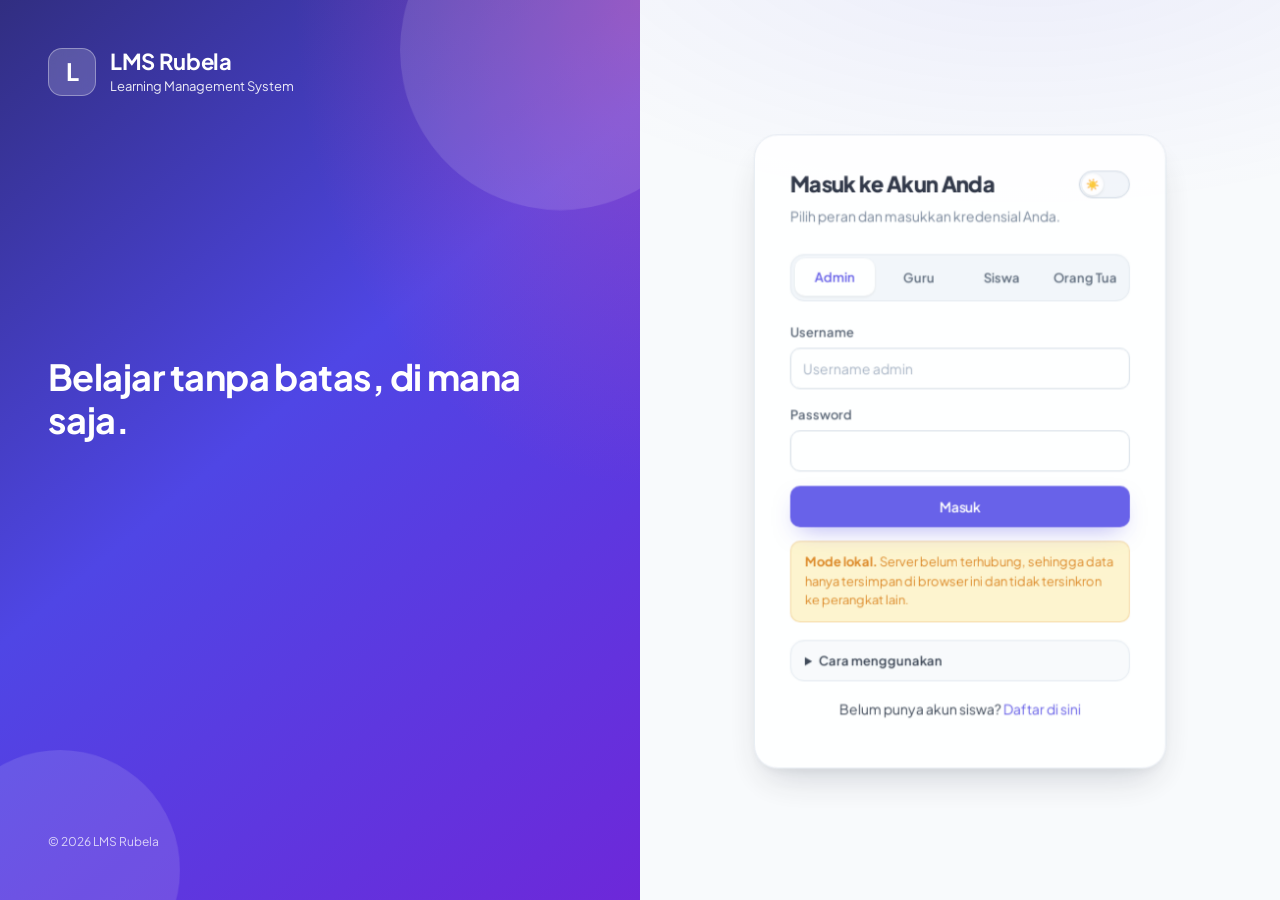
==== index.html @ c751fcb6 "feat: backend sinkronisasi lintas perangkat (Vercel + Turso) & hapus kotak akun demo Data LMS kini t" ====
<!DOCTYPE html>
<html lang="id">
<head>
  <meta charset="UTF-8" />
  <meta name="viewport" content="width=device-width, initial-scale=1.0, viewport-fit=cover" />
  <title data-page="Masuk">LMS Rubela - Masuk</title>
  <link rel="stylesheet" href="css/style.css" />
  <link rel="preconnect" href="https://fonts.googleapis.com" />
  <link rel="preconnect" href="https://fonts.gstatic.com" crossorigin />
  <link rel="stylesheet" href="https://fonts.googleapis.com/css2?family=Plus+Jakarta+Sans:wght@400;500;600;700;800&display=swap" />
  <link rel="stylesheet" href="css/responsive.css" />
  <link rel="stylesheet" href="css/design-system.css" />
  <!-- Apply saved theme before first paint to avoid a flash of the wrong mode -->
  <script>
    try {
      var _t = localStorage.getItem('lms_theme');
      document.documentElement.setAttribute('data-theme', _t === 'dark' ? 'dark' : 'light');
    } catch (e) { /* noop */ }
  </script>
</head>
<body class="auth-body">
  <div class="auth-wrapper">
    <aside class="auth-hero">
      <div class="brand">
        <div class="brand-logo">R</div>
        <div>
          <h1>LMS Rubela</h1>
          <p>Learning Management System</p>
        </div>
      </div>
      <div class="hero-text">
        <h2>Belajar tanpa batas, di mana saja.</h2>
        <ul class="hero-features">
          <li>Kelola kelas, materi, dan tugas dengan mudah</li>
          <li>Panel khusus untuk Admin, Guru, dan Siswa</li>
          <li>Pantau nilai dan kemajuan belajar secara real-time</li>
        </ul>
      </div>
      <footer class="hero-footer">&copy; 2026 LMS Rubela</footer>
    </aside>

    <main class="auth-panel">
      <div class="auth-card">
        <div class="flex-between" style="align-items:flex-start;">
          <div>
            <h2>Masuk ke Akun Anda</h2>
            <p class="muted">Pilih peran dan masukkan kredensial Anda.</p>
          </div>
          <div id="authThemeSlot"></div>
        </div>

        <div class="role-tabs" role="tablist" aria-label="Pilih peran">
          <button class="role-tab active" data-role="admin" type="button" role="tab" aria-selected="true">Admin</button>
          <button class="role-tab" data-role="guru" type="button" role="tab" aria-selected="false">Guru</button>
          <button class="role-tab" data-role="siswa" type="button" role="tab" aria-selected="false">Siswa</button>
          <button class="role-tab" data-role="orangtua" type="button" role="tab" aria-selected="false">Orang Tua</button>
        </div>

        <form id="loginForm" class="form">
          <div class="form-group">
            <label for="username">Username</label>
            <input type="text" id="username" name="username" autocomplete="username" required />
          </div>
          <div class="form-group">
            <label for="password">Password</label>
            <input type="password" id="password" name="password" autocomplete="current-password" required />
          </div>
          <div id="loginError" class="alert alert-error hidden"></div>
          <button type="submit" class="btn btn-primary btn-block">Masuk</button>
        </form>

        <div id="authModeNote" class="alert small hidden" role="status"></div>

        <details class="auth-guide">
          <summary>Cara menggunakan</summary>
          <ol>
            <li>Pilih peran Anda: <strong>Admin</strong>, <strong>Guru</strong>, <strong>Siswa</strong>, atau <strong>Orang Tua</strong>.</li>
            <li>Masukkan username dan password yang diberikan admin bimbel.</li>
            <li>Siswa baru dapat mendaftar sendiri lewat tautan <em>Daftar di sini</em>. Akun guru dan orang tua dibuat oleh admin; orang tua otomatis terhubung ke akun anaknya.</li>
            <li>Data tersimpan di server, jadi perubahan langsung terlihat di semua perangkat. Lupa password? Hubungi admin.</li>
          </ol>
        </details>

        <p class="auth-foot">
          Belum punya akun siswa? <a href="#" id="openRegister">Daftar di sini</a>
        </p>
      </div>
    </main>
  </div>

  <!-- Register modal (siswa only) -->
  <div id="registerModal" class="modal hidden">
    <div class="modal-content">
      <header class="modal-header">
        <h3>Registrasi Siswa</h3>
        <button class="icon-btn" id="closeRegister" type="button">&times;</button>
      </header>
      <form id="registerForm" class="form">
        <div class="form-group">
          <label>Nama Lengkap</label>
          <input type="text" name="name" required />
        </div>
        <div class="form-group">
          <label>Email</label>
          <input type="email" name="email" required />
        </div>
        <div class="form-group">
          <label>Username</label>
          <input type="text" name="username" required />
        </div>
        <div class="form-group">
          <label>Password</label>
          <input type="password" name="password" minlength="6" required />
        </div>
        <div class="form-row">
          <div class="form-group">
            <label>Universitas Impian</label>
            <input type="text" name="targetUniv" placeholder="mis. Universitas Indonesia" />
          </div>
          <div class="form-group">
            <label>Jurusan Impian</label>
            <input type="text" name="targetMajor" placeholder="mis. Teknik Informatika" />
          </div>
        </div>
        <p class="muted small" style="margin-top:-4px;">Universitas impian akan ditampilkan pada sambutan dashboard Anda.</p>
        <div id="registerError" class="alert alert-error hidden"></div>
        <button type="submit" class="btn btn-primary btn-block">Daftar Akun Siswa</button>
      </form>
    </div>
  </div>

  <script src="js/sync-config.js"></script>
  <script src="js/sync-catalog.js"></script>
  <script src="js/sync.js" data-page="login"></script>
  <script src="js/data.js"></script>
  <script src="js/auth.js"></script>
  <script src="js/effects.js"></script>
  <script src="js/branding.js"></script>
  <script src="js/responsive.js"></script>
  <script src="js/loginquiz.js"></script>
  <script src="js/login.js"></script>
</body>
</html>
---- css/style.css ----
/* ===== Base ===== */
:root {
  --primary: #4f46e5;
  --primary-dark: #4338ca;
  --primary-light: #eef2ff;
  --accent: #0ea5e9;
  --success: #16a34a;
  --success-bg: #dcfce7;
  --warning: #d97706;
  --warning-bg: #fef3c7;
  --danger: #dc2626;
  --danger-bg: #fee2e2;
  --gray-50: #f8fafc;
  --gray-100: #f1f5f9;
  --gray-200: #e2e8f0;
  --gray-300: #cbd5e1;
  --gray-400: #94a3b8;
  --gray-500: #64748b;
  --gray-600: #475569;
  --gray-700: #334155;
  --gray-800: #1e293b;
  --gray-900: #0f172a;
  --radius: 10px;
  --radius-sm: 6px;
  --shadow-sm: 0 1px 2px rgba(15, 23, 42, 0.06);
  --shadow: 0 4px 16px rgba(15, 23, 42, 0.08);
  --shadow-lg: 0 12px 40px rgba(15, 23, 42, 0.15);
  --sidebar-w: 240px;
  --topbar-h: 64px;

  /* Themeable surface + motion tokens */
  --surface: #ffffff;
  --surface-alt: #fbfcfe;
  --ring: rgba(79, 70, 229, 0.15);
  --ease: cubic-bezier(0.22, 1, 0.36, 1);
  --ease-back: cubic-bezier(0.34, 1.56, 0.64, 1);
  --t-fast: 0.16s;
  --t-med: 0.28s;
  --t-slow: 0.5s;
}

/* ===== Dark Theme ===== */
html[data-theme="dark"] {
  --primary: #6366f1;
  --primary-dark: #a5b4fc;
  --primary-light: #262e4d;
  --accent: #38bdf8;
  --success: #4ade80;
  --success-bg: #0f2e1c;
  --warning: #fbbf24;
  --warning-bg: #3a2a0a;
  --danger: #f87171;
  --danger-bg: #3b1616;
  --gray-50: #121826;
  --gray-100: #1a2131;
  --gray-200: #2a3444;
  --gray-300: #3b465a;
  --gray-400: #6b7787;
  --gray-500: #93a0b2;
  --gray-600: #b2bdcb;
  --gray-700: #ccd4de;
  --gray-800: #e6ebf2;
  --gray-900: #f6f9fd;
  --surface: #1a2131;
  --surface-alt: #202a3c;
  --ring: rgba(129, 140, 248, 0.25);
  --shadow-sm: 0 1px 2px rgba(0, 0, 0, 0.4);
  --shadow: 0 4px 16px rgba(0, 0, 0, 0.45);
  --shadow-lg: 0 12px 40px rgba(0, 0, 0, 0.6);
  color-scheme: dark;
}

* { box-sizing: border-box; }

html, body {
  margin: 0;
  padding: 0;
  font-family: 'Segoe UI', system-ui, -apple-system, Roboto, Arial, sans-serif;
  color: var(--gray-800);
  background: var(--gray-50);
  line-height: 1.5;
}

a { color: var(--primary); text-decoration: none; }
a:hover { text-decoration: underline; }
h1, h2, h3, h4 { margin: 0 0 8px; color: var(--gray-900); }
p { margin: 0 0 12px; }
.muted { color: var(--gray-500); }
.small { font-size: 12px; }
.hidden { display: none !important; }

/* ===== Buttons ===== */
.btn {
  display: inline-flex;
  align-items: center;
  justify-content: center;
  gap: 6px;
  border: 1px solid transparent;
  background: var(--gray-100);
  color: var(--gray-800);
  padding: 9px 16px;
  border-radius: var(--radius-sm);
  font-size: 14px;
  font-weight: 500;
  cursor: pointer;
  transition: all 0.15s ease;
}
.btn:hover { background: var(--gray-200); }
.btn-primary { background: var(--primary); color: #fff; }
.btn-primary:hover { background: var(--primary-dark); }
.btn-secondary { background: var(--surface); border-color: var(--gray-300); }
.btn-danger { background: var(--danger); color: #fff; }
.btn-danger:hover { background: #b91c1c; }
.btn-success { background: var(--success); color: #fff; }
.btn-sm { padding: 5px 10px; font-size: 12px; }
.btn-block { width: 100%; }
.icon-btn {
  background: none;
  border: none;
  font-size: 20px;
  cursor: pointer;
  color: var(--gray-500);
  padding: 4px 8px;
}
.icon-btn:hover { color: var(--gray-800); }

/* ===== Forms ===== */
.form .form-group { margin-bottom: 14px; }
.form label {
  display: block;
  font-size: 13px;
  font-weight: 600;
  color: var(--gray-700);
  margin-bottom: 6px;
}
.form input,
.form select,
.form textarea,
select.form,
input.form,
textarea.form,
.att-input,
.input {
  width: 100%;
  padding: 10px 12px;
  border: 1px solid var(--gray-300);
  border-radius: var(--radius-sm);
  font-size: 14px;
  font-family: inherit;
  background: var(--surface);
  transition: border-color 0.15s, box-shadow 0.15s;
}
.form input:focus,
.form select:focus,
.form textarea:focus,
select.form:focus,
input.form:focus,
textarea.form:focus,
.att-input:focus,
.input:focus {
  outline: none;
  border-color: var(--primary);
  box-shadow: 0 0 0 3px rgba(79, 70, 229, 0.15);
}
.form textarea { resize: vertical; min-height: 90px; }
/* Standalone select.form / input.form / .att-input shouldn't stretch to full width */
select.form, input.form, textarea.form, .att-input { width: auto; }

.form-row { display: grid; grid-template-columns: 1fr 1fr; gap: 12px; }

/* ===== Alerts ===== */
.alert {
  padding: 10px 12px;
  border-radius: var(--radius-sm);
  font-size: 13px;
  margin-bottom: 12px;
}
.alert-error { background: var(--danger-bg); color: var(--danger); }
.alert-success { background: var(--success-bg); color: var(--success); }
.alert-info { background: var(--primary-light); color: var(--primary-dark); }
.alert-warning { background: var(--warning-bg); color: var(--warning); }

/* ===== Auth Page ===== */
.auth-body { min-height: 100vh; }
.auth-wrapper {
  display: grid;
  grid-template-columns: 1fr 1fr;
  min-height: 100vh;
}
.auth-hero {
  background: linear-gradient(135deg, #4f46e5 0%, #7c3aed 60%, #0ea5e9 100%);
  color: #fff;
  padding: 48px;
  display: flex;
  flex-direction: column;
  justify-content: space-between;
}
.brand { display: flex; align-items: center; gap: 14px; }
.brand-logo {
  width: 48px; height: 48px;
  background: rgba(255,255,255,0.2);
  border-radius: 12px;
  display: grid; place-items: center;
  font-size: 24px; font-weight: 700;
  backdrop-filter: blur(8px);
}
.brand h1 { color: #fff; font-size: 22px; margin: 0; }
.brand p { margin: 0; opacity: 0.9; font-size: 13px; }
.hero-text h2 { color: #fff; font-size: 36px; line-height: 1.2; margin-bottom: 20px; }
.hero-features { list-style: none; padding: 0; margin: 0; }
.hero-features li {
  padding: 8px 0 8px 28px;
  position: relative;
  opacity: 0.95;
}
.hero-features li::before {
  content: "✓";
  position: absolute; left: 0;
  width: 20px; height: 20px;
  background: rgba(255,255,255,0.25);
  border-radius: 50%;
  display: grid; place-items: center;
  font-size: 12px; font-weight: 700;
}
.hero-footer { font-size: 12px; opacity: 0.75; }

.auth-panel {
  display: grid;
  place-items: center;
  padding: 24px;
  background: var(--gray-50);
}
.auth-card {
  background: var(--surface);
  padding: 36px;
  border-radius: 14px;
  box-shadow: var(--shadow);
  width: 100%;
  max-width: 420px;
}
.auth-card h2 { font-size: 22px; }
.role-tabs {
  display: flex;
  gap: 4px;
  background: var(--gray-100);
  padding: 4px;
  border-radius: var(--radius-sm);
  margin: 16px 0 20px;
}
.role-tab {
  flex: 1;
  padding: 8px 12px;
  background: transparent;
  border: none;
  border-radius: 4px;
  font-size: 13px;
  font-weight: 500;
  color: var(--gray-600);
  cursor: pointer;
  transition: all 0.15s;
}
.role-tab.active {
  background: var(--surface);
  color: var(--primary);
  box-shadow: var(--shadow-sm);
}
.auth-foot { text-align: center; margin-top: 18px; font-size: 14px; }
.auth-guide {
  margin-top: 18px;
  background: var(--gray-50);
  border: 1px solid var(--gray-200);
  border-radius: var(--radius-sm);
  padding: 10px 14px;
  font-size: 13px;
}
.auth-guide summary { cursor: pointer; font-weight: 600; }
.auth-guide ol { margin: 10px 0 2px; padding-left: 20px; display: grid; gap: 6px; color: var(--gray-600); line-height: 1.5; }
#authModeNote { margin: 14px 0 0; }

@media (max-width: 900px) {
  .auth-wrapper { grid-template-columns: 1fr; }
  .auth-hero { padding: 32px; }
  .hero-text h2 { font-size: 24px; }
}

/* ===== Modal ===== */
.modal {
  position: fixed;
  inset: 0;
  background: rgba(15, 23, 42, 0.55);
  display: grid;
  place-items: center;
  padding: 20px;
  /* Harus di atas .cbt-workspace (120) dan .qe-workspace (140) agar dialog
   * yang dibuka dari dalam ruang kerja tetap terlihat. */
  z-index: 160;
}
.modal-content {
  background: var(--surface);
  border-radius: 12px;
  padding: 24px;
  max-width: 500px;
  width: 100%;
  max-height: 90dvh;
  min-height: 0;
  overflow-y: auto;
  -webkit-overflow-scrolling: touch;
  overscroll-behavior: contain;
  box-shadow: var(--shadow-lg);
}
.modal-header {
  display: flex;
  justify-content: space-between;
  align-items: center;
  margin-bottom: 16px;
}
.modal-header h3 { margin: 0; }

/* ===== Dashboard Layout ===== */
.dash-body { background: var(--gray-50); min-height: 100vh; }

.sidebar {
  position: fixed;
  top: 0; left: 0;
  width: var(--sidebar-w);
  height: 100vh;
  height: 100dvh;                 /* dvh: tinggi nyata di peramban ponsel */
  background: var(--surface);
  border-right: 1px solid var(--gray-200);
  padding: 20px 0;
  display: flex;
  flex-direction: column;
  z-index: 20;
}
.sidebar .brand { padding: 0 22px 20px; border-bottom: 1px solid var(--gray-200); }
.sidebar .brand-logo {
  background: var(--primary);
  color: #fff;
  width: 40px; height: 40px;
  font-size: 20px;
}
.sidebar .brand h1 { color: var(--gray-900); font-size: 17px; }
.sidebar .brand p { color: var(--gray-500); font-size: 11px; text-transform: uppercase; letter-spacing: 0.5px; }

.side-nav { padding: 16px 12px; flex: 1; overflow-y: auto; }
.side-nav-label {
  font-size: 11px;
  color: var(--gray-400);
  text-transform: uppercase;
  letter-spacing: 0.5px;
  padding: 12px 10px 6px;
  font-weight: 600;
}
.side-nav a {
  display: flex;
  align-items: center;
  gap: 10px;
  padding: 10px 12px;
  border-radius: var(--radius-sm);
  color: var(--gray-600);
  font-size: 14px;
  font-weight: 500;
  cursor: pointer;
  text-decoration: none;
  transition: all 0.15s;
}
.side-nav a:hover { background: var(--gray-100); color: var(--gray-900); text-decoration: none; }
.side-nav a.active { background: var(--primary-light); color: var(--primary-dark); }
.side-nav .icon { width: 20px; display: inline-block; text-align: center; }

.sidebar-footer {
  padding: 12px 16px;
  border-top: 1px solid var(--gray-200);
}
.user-chip {
  display: flex;
  align-items: center;
  gap: 10px;
  padding: 8px;
  border-radius: var(--radius-sm);
}
.avatar {
  width: 36px; height: 36px;
  border-radius: 50%;
  background: var(--primary);
  color: #fff;
  display: grid; place-items: center;
  font-weight: 600;
  font-size: 14px;
  text-transform: uppercase;
}
.user-chip .info { flex: 1; min-width: 0; }
.user-chip .info strong { display: block; font-size: 13px; color: var(--gray-900); white-space: nowrap; overflow: hidden; text-overflow: ellipsis; }
.user-chip .info span { font-size: 11px; color: var(--gray-500); text-transform: capitalize; }

.main {
  margin-left: var(--sidebar-w);
  min-height: 100vh;
  min-height: 100dvh;
  display: flex;
  flex-direction: column;
}
.topbar {
  height: var(--topbar-h);
  background: var(--surface);
  border-bottom: 1px solid var(--gray-200);
  display: flex;
  align-items: center;
  justify-content: space-between;
  padding: 0 28px;
  position: sticky;
  top: 0;
  z-index: 15;
}
.topbar h2 { font-size: 18px; margin: 0; }
.topbar .role-badge {
  padding: 4px 10px;
  border-radius: 20px;
  font-size: 11px;
  text-transform: uppercase;
  font-weight: 600;
  letter-spacing: 0.5px;
}
.role-badge.admin { background: var(--danger-bg); color: var(--danger); }
.role-badge.guru { background: var(--primary-light); color: var(--primary-dark); }
.role-badge.siswa { background: var(--success-bg); color: var(--success); }

.content { padding: 28px; flex: 1; }

/* ===== Cards & Stats ===== */
.card {
  background: var(--surface);
  border: 1px solid var(--gray-200);
  border-radius: var(--radius);
  padding: 20px;
  box-shadow: var(--shadow-sm);
  margin-bottom: 18px;
}
.card-header {
  display: flex;
  justify-content: space-between;
  align-items: center;
  margin-bottom: 16px;
  flex-wrap: wrap;
  gap: 10px;
}
.card-header h3 { margin: 0; font-size: 16px; }

.stats-grid {
  display: grid;
  grid-template-columns: repeat(auto-fit, minmax(200px, 1fr));
  gap: 16px;
  margin-bottom: 20px;
}
.stat-card {
  background: var(--surface);
  border: 1px solid var(--gray-200);
  border-radius: var(--radius);
  padding: 18px;
  box-shadow: var(--shadow-sm);
}
.stat-card .label {
  font-size: 12px;
  color: var(--gray-500);
  text-transform: uppercase;
  letter-spacing: 0.5px;
  font-weight: 600;
  margin-bottom: 8px;
}
.stat-card .value {
  font-size: 28px;
  font-weight: 700;
  color: var(--gray-900);
}
.stat-card .sub { font-size: 12px; color: var(--gray-500); margin-top: 4px; }
.stat-card.accent-primary { border-left: 4px solid var(--primary); }
.stat-card.accent-success { border-left: 4px solid var(--success); }
.stat-card.accent-warning { border-left: 4px solid var(--warning); }
.stat-card.accent-danger  { border-left: 4px solid var(--danger); }

/* ===== Tables ===== */
.table-wrap { overflow-x: auto; }
.table {
  width: 100%;
  border-collapse: collapse;
  font-size: 14px;
}
.table th, .table td {
  padding: 12px;
  text-align: left;
  border-bottom: 1px solid var(--gray-200);
}
.table th {
  background: var(--gray-50);
  font-size: 12px;
  text-transform: uppercase;
  letter-spacing: 0.5px;
  color: var(--gray-500);
  font-weight: 600;
}
.table tr:hover td { background: var(--gray-50); }
.table .actions { display: flex; gap: 6px; flex-wrap: wrap; }

/* ===== Courses / list items ===== */
.course-grid {
  display: grid;
  grid-template-columns: repeat(auto-fill, minmax(260px, 1fr));
  gap: 16px;
}
.course-card {
  background: var(--surface);
  border: 1px solid var(--gray-200);
  border-radius: var(--radius);
  overflow: hidden;
  display: flex;
  flex-direction: column;
  box-shadow: var(--shadow-sm);
  transition: transform 0.15s, box-shadow 0.15s;
}
.course-card:hover { transform: translateY(-2px); box-shadow: var(--shadow); }
.course-banner {
  height: 72px;
  background: linear-gradient(135deg, #4f46e5, #0ea5e9);
  display: flex;
  align-items: center;
  justify-content: center;
  color: #fff;
  font-size: 28px;
  font-weight: 700;
}
.course-banner.v2 { background: linear-gradient(135deg, #16a34a, #0ea5e9); }
.course-banner.v3 { background: linear-gradient(135deg, #d97706, #dc2626); }
.course-banner.v4 { background: linear-gradient(135deg, #7c3aed, #db2777); }
.course-body { padding: 16px; flex: 1; display: flex; flex-direction: column; }
.course-body h4 { font-size: 15px; margin-bottom: 4px; }
.course-body .meta { font-size: 12px; color: var(--gray-500); margin-bottom: 10px; }
.course-body p { font-size: 13px; color: var(--gray-600); flex: 1; }
.course-footer {
  padding: 12px 16px;
  border-top: 1px solid var(--gray-200);
  display: flex;
  justify-content: space-between;
  align-items: center;
  font-size: 12px;
  color: var(--gray-500);
}

.badge {
  display: inline-block;
  padding: 3px 8px;
  border-radius: 12px;
  font-size: 11px;
  font-weight: 600;
  text-transform: uppercase;
  letter-spacing: 0.3px;
}
.badge-success { background: var(--success-bg); color: var(--success); }
.badge-warning { background: var(--warning-bg); color: var(--warning); }
.badge-info { background: var(--primary-light); color: var(--primary-dark); }
.badge-gray { background: var(--gray-100); color: var(--gray-600); }

/* ===== Empty state ===== */
.empty {
  padding: 40px 20px;
  text-align: center;
  color: var(--gray-500);
  background: var(--gray-50);
  border: 1px dashed var(--gray-300);
  border-radius: var(--radius);
}
.empty-icon { font-size: 36px; margin-bottom: 8px; }

/* ===== Tabs ===== */
.tabs {
  display: flex;
  gap: 2px;
  border-bottom: 1px solid var(--gray-200);
  margin-bottom: 18px;
}
.tab-btn {
  background: none;
  border: none;
  padding: 10px 16px;
  font-size: 14px;
  font-weight: 500;
  color: var(--gray-600);
  cursor: pointer;
  border-bottom: 2px solid transparent;
  margin-bottom: -1px;
}
.tab-btn.active { color: var(--primary); border-color: var(--primary); }
.tab-btn:hover { color: var(--gray-900); }

/* ===== Flex & spacing util ===== */
.flex { display: flex; }
.flex-between { display: flex; justify-content: space-between; align-items: center; }
.flex-gap { display: flex; gap: 10px; flex-wrap: wrap; }
.mt-0 { margin-top: 0; }
.mt-1 { margin-top: 8px; }
.mt-2 { margin-top: 16px; }
.mb-0 { margin-bottom: 0; }
.mb-1 { margin-bottom: 8px; }
.mb-2 { margin-bottom: 16px; }

/* ===== Material / submission items ===== */
.list-item {
  padding: 14px;
  border: 1px solid var(--gray-200);
  border-radius: var(--radius-sm);
  margin-bottom: 10px;
  background: var(--surface);
}
.list-item .title { font-weight: 600; color: var(--gray-900); margin-bottom: 4px; }
.list-item .meta { font-size: 12px; color: var(--gray-500); margin-bottom: 8px; }
.list-item .content { font-size: 14px; color: var(--gray-700); margin-bottom: 10px; white-space: pre-wrap; }

@media (max-width: 768px) {
  .sidebar { transform: translateX(-100%); transition: transform 0.2s; }
  .sidebar.open { transform: translateX(0); }
  .main { margin-left: 0; }
  .form-row { grid-template-columns: 1fr; }
}


/* ===== CBT / Exam ===== */
.cbt-timer {
  position: sticky;
  top: 0;
  background: var(--surface);
  border: 1px solid var(--gray-200);
  border-radius: var(--radius);
  padding: 10px 16px;
  display: flex;
  justify-content: space-between;
  align-items: center;
  margin-bottom: 16px;
  z-index: 5;
  box-shadow: var(--shadow-sm);
}
.cbt-timer .time {
  font-family: monospace;
  font-size: 20px;
  font-weight: 700;
  color: var(--primary);
}
.cbt-timer .time.warn { color: var(--warning); }
.cbt-timer .time.danger { color: var(--danger); animation: pulse 1s infinite; }
@keyframes pulse {
  0%, 100% { opacity: 1; }
  50% { opacity: 0.6; }
}

.question-card {
  background: var(--surface);
  border: 1px solid var(--gray-200);
  border-radius: var(--radius);
  padding: 20px;
  margin-bottom: 14px;
}
.question-card .q-num {
  display: inline-block;
  background: var(--primary);
  color: #fff;
  width: 28px; height: 28px;
  border-radius: 50%;
  text-align: center;
  line-height: 28px;
  font-weight: 600;
  margin-right: 10px;
  font-size: 13px;
}
.question-card .q-text { font-size: 15px; margin-bottom: 14px; color: var(--gray-900); }
.option-list { display: flex; flex-direction: column; gap: 8px; }
.option-item {
  display: flex;
  align-items: flex-start;
  gap: 10px;
  padding: 12px 14px;
  border: 1px solid var(--gray-300);
  border-radius: var(--radius-sm);
  cursor: pointer;
  transition: all 0.15s;
  background: var(--surface);
}
.option-item:hover { border-color: var(--primary); background: var(--primary-light); }
.option-item.selected { border-color: var(--primary); background: var(--primary-light); }
.option-item.correct { border-color: var(--success); background: var(--success-bg); }
.option-item.incorrect { border-color: var(--danger); background: var(--danger-bg); }
.option-item input { margin-top: 2px; }
.option-item .letter {
  font-weight: 600;
  color: var(--gray-600);
  min-width: 22px;
}
.option-item.selected .letter { color: var(--primary); }
.option-item.correct .letter { color: var(--success); }
.option-item.incorrect .letter { color: var(--danger); }

.q-nav {
  display: grid;
  grid-template-columns: repeat(auto-fill, minmax(36px, 1fr));
  gap: 6px;
  margin-bottom: 12px;
}
.q-nav button {
  aspect-ratio: 1;
  border: 1px solid var(--gray-300);
  background: var(--surface);
  border-radius: var(--radius-sm);
  cursor: pointer;
  font-size: 12px;
  font-weight: 600;
  color: var(--gray-700);
}
.q-nav button.answered { background: var(--primary); color: #fff; border-color: var(--primary); }
.q-nav button.current { outline: 2px solid var(--primary); outline-offset: 2px; }

/* ===== Module accordion ===== */
.module-card {
  background: var(--surface);
  border: 1px solid var(--gray-200);
  border-radius: var(--radius);
  margin-bottom: 14px;
  overflow: hidden;
}
.module-head {
  padding: 14px 18px;
  background: var(--gray-50);
  border-bottom: 1px solid var(--gray-200);
}
.module-head h4 { margin: 0 0 4px; font-size: 15px; }
.module-head .meta { font-size: 12px; color: var(--gray-500); }
.module-body { padding: 4px 0; }
.module-section {
  padding: 10px 18px;
  border-bottom: 1px solid var(--gray-100);
}
.module-section:last-child { border-bottom: none; }
.module-section-title { font-weight: 600; margin-bottom: 4px; color: var(--gray-800); }
.module-section-content { font-size: 14px; color: var(--gray-600); white-space: pre-wrap; }

/* ===== Recording / video embed ===== */
.video-wrap {
  position: relative;
  padding-bottom: 56.25%;
  height: 0;
  overflow: hidden;
  border-radius: var(--radius);
  background: var(--gray-900);
  margin: 10px 0;
}
.video-wrap iframe,
.video-wrap video {
  position: absolute;
  inset: 0;
  width: 100%;
  height: 100%;
  border: 0;
}

/* ===== Attendance grid ===== */
.att-grid {
  display: grid;
  grid-template-columns: 1fr auto auto auto;
  gap: 8px;
  align-items: center;
  padding: 10px 12px;
  border-bottom: 1px solid var(--gray-100);
}
.att-grid:last-child { border-bottom: none; }
.att-name { font-weight: 500; }
.att-status-select { max-width: 140px; }
.status-hadir { color: var(--success); font-weight: 600; }
.status-izin, .status-sakit { color: var(--warning); font-weight: 600; }
.status-alfa { color: var(--danger); font-weight: 600; }

/* ===== Finance summary ===== */
.finance-summary {
  display: grid;
  grid-template-columns: repeat(auto-fit, minmax(200px, 1fr));
  gap: 14px;
  margin-bottom: 18px;
}
.fin-card {
  background: var(--surface);
  border: 1px solid var(--gray-200);
  border-radius: var(--radius);
  padding: 18px;
  box-shadow: var(--shadow-sm);
}
.fin-card .label { font-size: 12px; color: var(--gray-500); text-transform: uppercase; font-weight: 600; }
.fin-card .value { font-size: 22px; font-weight: 700; margin-top: 6px; }
.fin-card.income { border-left: 4px solid var(--success); }
.fin-card.income .value { color: var(--success); }
.fin-card.expense { border-left: 4px solid var(--danger); }
.fin-card.expense .value { color: var(--danger); }
.fin-card.profit { border-left: 4px solid var(--primary); }
.fin-card.profit .value { color: var(--primary); }

/* ===== Sub-tabs ===== */
.subtabs {
  display: flex;
  gap: 2px;
  border-bottom: 1px solid var(--gray-200);
  margin-bottom: 18px;
  flex-wrap: wrap;
}
.subtab-btn {
  background: none;
  border: none;
  padding: 10px 16px;
  font-size: 13px;
  font-weight: 500;
  color: var(--gray-600);
  cursor: pointer;
  border-bottom: 2px solid transparent;
  margin-bottom: -1px;
}
.subtab-btn.active { color: var(--primary); border-color: var(--primary); }
.subtab-btn:hover { color: var(--gray-900); }

/* ===== Filter bar ===== */
.filter-bar {
  display: flex;
  gap: 10px;
  flex-wrap: wrap;
  align-items: center;
  margin-bottom: 14px;
}
.filter-bar input,
.filter-bar select {
  padding: 8px 12px;
  border: 1px solid var(--gray-300);
  border-radius: var(--radius-sm);
  font-size: 13px;
  background: var(--surface);
}

/* CBT result display */
.score-display {
  text-align: center;
  padding: 30px;
}
.score-display .score {
  font-size: 64px;
  font-weight: 700;
  color: var(--primary);
  line-height: 1;
}
.score-display .label {
  color: var(--gray-500);
  font-size: 14px;
  margin-top: 8px;
}



/* ===== Clock Widget ===== */
.topbar-right {
  display: flex;
  align-items: center;
  gap: 16px;
}
.clock-widget {
  display: flex;
  align-items: center;
  gap: 10px;
  background: var(--gray-50);
  border: 1px solid var(--gray-200);
  border-radius: var(--radius-sm);
  padding: 6px 12px;
}
.clock-time {
  font-family: 'Consolas', 'SF Mono', monospace;
  font-size: 15px;
  font-weight: 700;
  color: var(--primary);
  letter-spacing: 0.5px;
  min-width: 130px;
}
.clock-date {
  font-size: 12px;
  color: var(--gray-600);
  white-space: nowrap;
}
.tz-select {
  padding: 4px 8px;
  border: 1px solid var(--gray-300);
  border-radius: 4px;
  font-size: 12px;
  font-weight: 600;
  background: var(--surface);
  color: var(--primary-dark);
  cursor: pointer;
}
.tz-select:focus {
  outline: none;
  border-color: var(--primary);
}

@media (max-width: 768px) {
  .clock-date { display: none; }
  .clock-widget { padding: 4px 8px; }
  .clock-time { font-size: 13px; min-width: auto; }
}



/* ===== Calendar Grid ===== */
.cal-grid {
  display: grid;
  grid-template-columns: repeat(7, 1fr);
  gap: 1px;
  background: var(--gray-200);
  border: 1px solid var(--gray-200);
  border-radius: var(--radius-sm);
  overflow: hidden;
}
.cal-header {
  background: var(--gray-100);
  padding: 8px 4px;
  text-align: center;
  font-size: 12px;
  font-weight: 600;
  color: var(--gray-600);
  text-transform: uppercase;
}
.cal-cell {
  background: var(--surface);
  min-height: 80px;
  padding: 4px 6px;
  cursor: pointer;
  transition: background 0.1s;
}
.cal-cell:hover { background: var(--gray-50); }
.cal-cell.empty { background: var(--gray-50); cursor: default; }
.cal-cell.today { background: var(--primary-light); }
.cal-cell.today .cal-day { color: var(--primary); font-weight: 700; }
.cal-day {
  font-size: 13px;
  font-weight: 500;
  color: var(--gray-700);
  margin-bottom: 2px;
}
.cal-event {
  font-size: 10px;
  padding: 2px 4px;
  border-radius: 3px;
  margin-bottom: 2px;
  white-space: nowrap;
  overflow: hidden;
  text-overflow: ellipsis;
  color: var(--gray-800);
}

@media (max-width: 768px) {
  .cal-cell { min-height: 50px; }
  .cal-event { display: none; }
}



/* ===== Chat Layout ===== */
.chat-layout {
  display: grid;
  grid-template-columns: 280px 1fr;
  gap: 0;
  border: 1px solid var(--gray-200);
  border-radius: var(--radius);
  /* min-height:0 WAJIB di sini dan pada anak-anaknya: .chat-sidebar adalah
   * grid item sekaligus flex column. Dengan min-height:auto (bawaan) ia
   * menolak menyusut, sehingga .chat-contacts tidak pernah menjadi kontainer
   * scroll dan isinya justru terpotong oleh overflow:hidden. Itulah sebab
   * daftar kontak admin tidak bisa di-scroll dan harus memperbesar jendela.
   * 100dvh dipakai agar tinggi benar di peramban ponsel. */
  overflow: hidden;
  /* --chat-h dihitung JS dari area pandang yang terlihat; nilai cadangan
   * dipakai sebelum JS berjalan. */
  height: var(--chat-h, clamp(420px, calc(100dvh - var(--topbar-h) - 120px), 900px));
  min-height: 0;
  background: var(--surface);
}
.chat-sidebar {
  border-right: 1px solid var(--gray-200);
  display: flex;
  flex-direction: column;
  min-height: 0;
  overflow: hidden;
  background: var(--gray-50);
}
.chat-search { padding: 12px; border-bottom: 1px solid var(--gray-200); }
.chat-search input {
  width: 100%;
  padding: 8px 12px;
  border: 1px solid var(--gray-300);
  border-radius: var(--radius-sm);
  font-size: 13px;
}
.chat-contacts {
  flex: 1 1 0;
  min-height: 0;
  overflow-y: auto;
  -webkit-overflow-scrolling: touch;
  overscroll-behavior: contain;
}
.chat-contact {
  display: flex;
  align-items: center;
  gap: 10px;
  padding: 10px 12px;
  border-bottom: 1px solid var(--gray-100);
  cursor: pointer;
  transition: background 0.1s;
}
.chat-contact:hover { background: var(--gray-100); }
.chat-contact.active { background: var(--primary-light); border-left: 3px solid var(--primary); }

.chat-main {
  display: flex;
  flex-direction: column;
  min-height: 0;
  overflow: hidden;
}
.chat-header {
  display: flex;
  align-items: center;
  gap: 10px;
  padding: 12px 16px;
  border-bottom: 1px solid var(--gray-200);
  background: var(--surface);
}
.chat-messages {
  flex: 1 1 0;
  min-height: 0;
  overflow-y: auto;
  -webkit-overflow-scrolling: touch;
  overscroll-behavior: contain;
  padding: 16px;
  display: flex;
  flex-direction: column;
  gap: 8px;
  background: var(--gray-50);
}
.chat-bubble {
  max-width: 70%;
  padding: 10px 14px;
  border-radius: 12px;
  font-size: 14px;
  line-height: 1.4;
}
.chat-bubble.sent {
  align-self: flex-end;
  background: var(--primary);
  color: #fff;
  border-bottom-right-radius: 4px;
}
.chat-bubble.received {
  align-self: flex-start;
  background: var(--surface);
  border: 1px solid var(--gray-200);
  border-bottom-left-radius: 4px;
}
.chat-time {
  font-size: 10px;
  opacity: 0.7;
  margin-top: 4px;
  text-align: right;
}
.chat-input-box {
  display: flex;
  gap: 8px;
  padding: 12px 16px;
  border-top: 1px solid var(--gray-200);
  background: var(--surface);
}
.chat-input-box input {
  flex: 1;
  padding: 10px 14px;
  border: 1px solid var(--gray-300);
  border-radius: 20px;
  font-size: 14px;
}
.chat-input-box input:focus {
  outline: none;
  border-color: var(--primary);
}

/* Kotak ketik tidak pernah menyusut; area pesan yang menggulir. */
.chat-header, .chat-input-box { flex: 0 0 auto; }
.chat-input-box { align-items: center; margin: 0; }
.chat-input-box input { min-width: 0; }
.chat-back { display: none; border: 1px solid var(--gray-200); background: var(--surface); border-radius: 8px;
  width: 34px; height: 34px; font-size: 16px; cursor: pointer; color: var(--gray-700); flex: 0 0 34px; }
.chat-text { overflow-wrap: anywhere; white-space: pre-wrap; }


/* =========================================================================
   ANIMATION & EXPERIENCE LAYER
   Keyframes, micro-interactions, and new components (v3.0)
   ========================================================================= */

/* ---------- Keyframes ---------- */
@keyframes fadeIn { from { opacity: 0; } to { opacity: 1; } }
@keyframes fadeInUp {
  from { opacity: 0; transform: translate3d(0, 16px, 0); }
  to { opacity: 1; transform: none; }
}
@keyframes fadeInDown {
  from { opacity: 0; transform: translate3d(0, -12px, 0); }
  to { opacity: 1; transform: none; }
}
@keyframes fadeInLeft {
  from { opacity: 0; transform: translate3d(-20px, 0, 0); }
  to { opacity: 1; transform: none; }
}
@keyframes fadeInRight {
  from { opacity: 0; transform: translate3d(24px, 0, 0); }
  to { opacity: 1; transform: none; }
}
@keyframes popIn {
  0% { opacity: 0; transform: scale(0.88) translateY(10px); }
  100% { opacity: 1; transform: scale(1) translateY(0); }
}
@keyframes popOut {
  0% { opacity: 1; transform: scale(1); }
  100% { opacity: 0; transform: scale(0.94); }
}
@keyframes ripple {
  to { transform: scale(3.2); opacity: 0; }
}
@keyframes shimmer {
  0% { background-position: -400px 0; }
  100% { background-position: 400px 0; }
}
@keyframes spin { to { transform: rotate(360deg); } }
@keyframes floaty {
  0%, 100% { transform: translateY(0) }
  50% { transform: translateY(-7px) }
}
@keyframes auroraDrift {
  0%   { transform: translate(0, 0) scale(1); }
  33%  { transform: translate(24px, -18px) scale(1.12); }
  66%  { transform: translate(-18px, 14px) scale(0.94); }
  100% { transform: translate(0, 0) scale(1); }
}
@keyframes barGrow { from { width: 0 !important; } }
@keyframes badgeBounce {
  0% { transform: scale(0.4); opacity: 0; }
  60% { transform: scale(1.14); opacity: 1; }
  100% { transform: scale(1); }
}
@keyframes shake {
  10%, 90% { transform: translateX(-2px); }
  20%, 80% { transform: translateX(4px); }
  30%, 50%, 70% { transform: translateX(-6px); }
  40%, 60% { transform: translateX(6px); }
}
@keyframes glowPulse {
  0%, 100% { box-shadow: 0 0 0 0 var(--ring); }
  50% { box-shadow: 0 0 0 8px transparent; }
}
@keyframes sheen {
  0% { transform: translateX(-120%) skewX(-18deg); }
  100% { transform: translateX(320%) skewX(-18deg); }
}
@keyframes countTick {
  from { opacity: 0.35; transform: translateY(-6px); }
  to { opacity: 1; transform: none; }
}

/* ---------- Utility animation classes ---------- */
.anim-fade-in { animation: fadeIn var(--t-med) var(--ease) both; }
.anim-up { animation: fadeInUp var(--t-slow) var(--ease) both; }
.anim-pop { animation: popIn 0.42s var(--ease-back) both; }
.anim-shake { animation: shake 0.5s both; }
.anim-float { animation: floaty 4s ease-in-out infinite; }

/* Reveal-on-scroll (driven by effects.js) */
.reveal { opacity: 0; transform: translate3d(0, 22px, 0); }
.reveal.is-visible {
  opacity: 1;
  transform: none;
  transition: opacity 0.55s var(--ease), transform 0.55s var(--ease);
}

/* Staggered entrance for each direct block of a rendered page */
.content.page-enter > * { animation: fadeInUp 0.46s var(--ease) both; }
.content.page-enter > *:nth-child(1) { animation-delay: 0.02s; }
.content.page-enter > *:nth-child(2) { animation-delay: 0.07s; }
.content.page-enter > *:nth-child(3) { animation-delay: 0.12s; }
.content.page-enter > *:nth-child(4) { animation-delay: 0.17s; }
.content.page-enter > *:nth-child(5) { animation-delay: 0.22s; }
.content.page-enter > *:nth-child(n+6) { animation-delay: 0.26s; }

/* Stagger helpers for grids of cards */
.stats-grid > *, .course-grid > *, .finance-summary > * {
  animation: fadeInUp 0.5s var(--ease) both;
}
.stats-grid > *:nth-child(1), .course-grid > *:nth-child(1), .finance-summary > *:nth-child(1) { animation-delay: 0.04s; }
.stats-grid > *:nth-child(2), .course-grid > *:nth-child(2), .finance-summary > *:nth-child(2) { animation-delay: 0.1s; }
.stats-grid > *:nth-child(3), .course-grid > *:nth-child(3), .finance-summary > *:nth-child(3) { animation-delay: 0.16s; }
.stats-grid > *:nth-child(4), .course-grid > *:nth-child(4), .finance-summary > *:nth-child(4) { animation-delay: 0.22s; }
.stats-grid > *:nth-child(5), .course-grid > *:nth-child(5) { animation-delay: 0.28s; }
.stats-grid > *:nth-child(n+6), .course-grid > *:nth-child(n+6) { animation-delay: 0.32s; }

/* List items cascade in */
.list-item { animation: fadeInUp 0.4s var(--ease) both; }
.list-item:nth-child(2) { animation-delay: 0.04s; }
.list-item:nth-child(3) { animation-delay: 0.08s; }
.list-item:nth-child(4) { animation-delay: 0.12s; }
.list-item:nth-child(n+5) { animation-delay: 0.16s; }

/* Table rows fade in */
.table tbody tr { animation: fadeIn 0.35s ease both; }
.table tbody tr:nth-child(odd) { animation-delay: 0.03s; }

html { scroll-behavior: smooth; }
body { transition: background-color var(--t-med) ease, color var(--t-med) ease; }

/* ---------- Buttons: press, ripple, shine ---------- */
.btn {
  position: relative;
  overflow: hidden;
  isolation: isolate;
  transition: transform var(--t-fast) var(--ease-back),
              box-shadow var(--t-med) var(--ease),
              background-color var(--t-fast) ease,
              border-color var(--t-fast) ease,
              color var(--t-fast) ease;
  will-change: transform;
  -webkit-tap-highlight-color: transparent;
}
.btn:hover { transform: translateY(-2px); box-shadow: var(--shadow); }
.btn:active { transform: translateY(0) scale(0.96); box-shadow: var(--shadow-sm); }
.btn:focus-visible { outline: none; box-shadow: 0 0 0 3px var(--ring); }
.btn:disabled, .btn[disabled] {
  opacity: 0.55; cursor: not-allowed; transform: none !important; box-shadow: none !important;
}
/* Sliding gloss on primary actions */
.btn-primary::before, .btn-success::before, .btn-danger::before {
  content: "";
  position: absolute;
  top: 0; left: 0; bottom: 0;
  width: 40%;
  background: linear-gradient(90deg, transparent, rgba(255, 255, 255, 0.28), transparent);
  transform: translateX(-120%) skewX(-18deg);
  z-index: -1;
}
.btn-primary:hover::before, .btn-success:hover::before, .btn-danger:hover::before {
  animation: sheen 0.7s var(--ease) forwards;
}
/* Click ripple element injected by effects.js */
.btn .ripple-dot, .ripple-host .ripple-dot {
  position: absolute;
  border-radius: 50%;
  background: rgba(255, 255, 255, 0.45);
  transform: scale(0);
  opacity: 0.75;
  pointer-events: none;
  animation: ripple 0.6s var(--ease) forwards;
  z-index: 0;
}
.btn-secondary .ripple-dot, .btn .ripple-dot.dark, .ripple-host .ripple-dot.dark {
  background: rgba(79, 70, 229, 0.28);
}
.icon-btn { transition: transform var(--t-fast) var(--ease-back), color var(--t-fast) ease; }
.icon-btn:hover { transform: rotate(90deg) scale(1.1); }

/* ---------- Cards & stats ---------- */
.card {
  transition: transform var(--t-med) var(--ease), box-shadow var(--t-med) var(--ease),
              border-color var(--t-med) ease, background-color var(--t-med) ease;
}
.card:hover { box-shadow: var(--shadow); border-color: var(--gray-300); }

.stat-card {
  position: relative;
  overflow: hidden;
  transition: transform var(--t-med) var(--ease), box-shadow var(--t-med) var(--ease);
}
.stat-card::after {
  content: "";
  position: absolute;
  top: -40%; right: -30%;
  width: 130px; height: 130px;
  border-radius: 50%;
  background: radial-gradient(circle, var(--primary-light), transparent 70%);
  opacity: 0.85;
  transition: transform var(--t-slow) var(--ease);
  pointer-events: none;
}
.stat-card:hover { transform: translateY(-4px); box-shadow: var(--shadow); }
.stat-card:hover::after { transform: scale(1.35) rotate(15deg); }
.stat-card .value { transition: color var(--t-med) ease; }
.stat-card:hover .value { color: var(--primary); }
.stat-card.is-clickable { cursor: pointer; }
.stat-card.is-clickable:active { transform: translateY(-1px) scale(0.985); }
.stat-card .value.counting { animation: countTick 0.3s ease both; }

.fin-card { transition: transform var(--t-med) var(--ease), box-shadow var(--t-med) var(--ease); }
.fin-card:hover { transform: translateY(-3px); box-shadow: var(--shadow); }

/* ---------- Sidebar nav ---------- */
.side-nav a { position: relative; overflow: hidden; }
.side-nav a::before {
  content: "";
  position: absolute;
  left: 0; top: 50%;
  width: 3px; height: 0;
  border-radius: 0 3px 3px 0;
  background: var(--primary);
  transform: translateY(-50%);
  transition: height var(--t-med) var(--ease);
}
.side-nav a:hover { transform: translateX(3px); }
.side-nav a.active::before { height: 62%; }
.side-nav a.active { font-weight: 600; }
.side-nav a .icon { transition: transform var(--t-med) var(--ease-back); }
.side-nav a:hover .icon { transform: scale(1.22) rotate(-6deg); }
.sidebar { animation: fadeInLeft 0.45s var(--ease) both; }
.topbar { animation: fadeInDown 0.4s var(--ease) both; }

/* ---------- Tabs ---------- */
.tab-btn, .subtab-btn {
  position: relative;
  transition: color var(--t-fast) ease, transform var(--t-fast) var(--ease);
}
.tab-btn::after, .subtab-btn::after {
  content: "";
  position: absolute;
  left: 50%; right: 50%; bottom: -1px;
  height: 2px;
  background: var(--primary);
  transition: left var(--t-med) var(--ease), right var(--t-med) var(--ease);
}
.tab-btn.active, .subtab-btn.active { border-color: transparent !important; }
.tab-btn.active::after, .subtab-btn.active::after { left: 0; right: 0; }
.tab-btn:hover, .subtab-btn:hover { transform: translateY(-1px); }

/* ---------- Table rows / list items ---------- */
.table tbody tr { transition: background-color var(--t-fast) ease, transform var(--t-fast) ease; }
.table tbody tr:hover { transform: translateX(2px); }
.list-item { transition: transform var(--t-med) var(--ease), box-shadow var(--t-med) var(--ease), border-color var(--t-med) ease; }
.list-item:hover { transform: translateY(-2px); box-shadow: var(--shadow-sm); border-color: var(--gray-300); }

/* ---------- Course cards ---------- */
.course-card:hover { transform: translateY(-6px); box-shadow: var(--shadow-lg); }
.course-banner { position: relative; overflow: hidden; }
.course-banner::after {
  content: "";
  position: absolute; inset: 0;
  background: linear-gradient(115deg, transparent 40%, rgba(255,255,255,0.35) 50%, transparent 60%);
  transform: translateX(-120%);
  transition: transform 0.75s var(--ease);
}
.course-card:hover .course-banner::after { transform: translateX(120%); }
.course-card .lock-chip {
  position: absolute; top: 8px; right: 8px;
  background: rgba(15, 23, 42, 0.55);
  color: #fff;
  border-radius: 20px;
  padding: 3px 9px;
  font-size: 11px;
  font-weight: 600;
  backdrop-filter: blur(4px);
}

/* ---------- Badges & inputs ---------- */
.badge { transition: transform var(--t-fast) var(--ease-back); }
.badge:hover { transform: scale(1.07); }
.badge.pop { animation: badgeBounce 0.42s var(--ease-back) both; }

.form input, .form select, .form textarea, .att-input, .filter-bar input, .filter-bar select {
  transition: border-color var(--t-fast) ease, box-shadow var(--t-fast) ease, background-color var(--t-fast) ease, transform var(--t-fast) ease;
}
.form input:focus, .form select:focus, .form textarea:focus { transform: translateY(-1px); }
.form .form-group { animation: fadeInUp 0.34s var(--ease) both; }

/* ---------- Modal ---------- */
.modal { animation: fadeIn 0.22s ease both; backdrop-filter: blur(3px); }
.modal .modal-content { animation: popIn 0.34s var(--ease-back) both; }
.modal.is-closing { animation: fadeIn 0.18s ease reverse both; }
.modal.is-closing .modal-content { animation: popOut 0.18s ease both; }

/* ---------- Toasts ---------- */
#toastBox { pointer-events: none; }
.toast {
  pointer-events: auto;
  display: flex;
  align-items: flex-start;
  gap: 10px;
  min-width: 260px;
  max-width: 360px;
  padding: 12px 14px;
  border-radius: var(--radius);
  background: var(--surface);
  border: 1px solid var(--gray-200);
  border-left: 4px solid var(--primary);
  box-shadow: var(--shadow-lg);
  font-size: 13px;
  color: var(--gray-800);
  position: relative;
  overflow: hidden;
  animation: fadeInRight 0.36s var(--ease-back) both;
}
.toast.is-out { animation: fadeInRight 0.28s var(--ease) reverse both; }
.toast .t-icon {
  width: 22px; height: 22px;
  flex: 0 0 22px;
  border-radius: 50%;
  display: grid; place-items: center;
  font-size: 12px;
  font-weight: 700;
  color: #fff;
}
.toast .t-msg { flex: 1; line-height: 1.45; }
.toast::after {
  content: "";
  position: absolute;
  left: 0; bottom: 0; height: 2px;
  width: 100%;
  background: var(--primary);
  opacity: 0.5;
  transform-origin: left;
  animation: toastBar 3s linear forwards;
}
@keyframes toastBar { from { transform: scaleX(1); } to { transform: scaleX(0); } }
.toast.success { border-left-color: var(--success); }
.toast.success .t-icon { background: var(--success); }
.toast.success::after { background: var(--success); }
.toast.error { border-left-color: var(--danger); }
.toast.error .t-icon { background: var(--danger); }
.toast.error::after { background: var(--danger); }
.toast.info { border-left-color: var(--primary); }
.toast.info .t-icon { background: var(--primary); }
.toast.warning { border-left-color: var(--warning); }
.toast.warning .t-icon { background: var(--warning); }
.toast.warning::after { background: var(--warning); }

/* ---------- Progress bars ---------- */
.progress {
  height: 8px;
  background: var(--gray-200);
  border-radius: 999px;
  overflow: hidden;
  position: relative;
}
.progress > span {
  display: block;
  height: 100%;
  border-radius: 999px;
  background: linear-gradient(90deg, var(--primary), var(--accent));
  animation: barGrow 1s var(--ease) both;
  position: relative;
}
.progress > span::after {
  content: "";
  position: absolute; inset: 0;
  background: linear-gradient(90deg, transparent, rgba(255,255,255,0.5), transparent);
  animation: shimmer 2.2s linear infinite;
  background-size: 400px 100%;
}
.progress.good > span { background: linear-gradient(90deg, var(--success), #4ade80); }
.progress.warn > span { background: linear-gradient(90deg, var(--warning), #fbbf24); }
.progress.bad > span { background: linear-gradient(90deg, var(--danger), #fb7185); }
.progress-label { display: flex; justify-content: space-between; font-size: 12px; color: var(--gray-500); margin-bottom: 5px; }

/* ---------- Skeleton loader ---------- */
.skeleton {
  background: linear-gradient(90deg, var(--gray-100) 25%, var(--gray-200) 37%, var(--gray-100) 63%);
  background-size: 400px 100%;
  animation: shimmer 1.3s linear infinite;
  border-radius: var(--radius-sm);
  height: 14px;
  margin-bottom: 10px;
}
.skeleton.lg { height: 26px; }
.skeleton.card-sk { height: 92px; }

/* ---------- Spinner ---------- */
.spinner {
  width: 18px; height: 18px;
  border: 2px solid var(--gray-300);
  border-top-color: var(--primary);
  border-radius: 50%;
  animation: spin 0.7s linear infinite;
  display: inline-block;
}

/* =========================================================================
   NEW COMPONENTS
   ========================================================================= */

/* ---------- Welcome hero (siswa / orangtua overview) ---------- */
.welcome-hero {
  position: relative;
  overflow: hidden;
  border-radius: 18px;
  padding: 30px 32px;
  margin-bottom: 20px;
  color: #fff;
  background: linear-gradient(120deg, #4f46e5 0%, #7c3aed 48%, #0ea5e9 100%);
  box-shadow: 0 18px 44px rgba(79, 70, 229, 0.32);
  animation: popIn 0.55s var(--ease) both;
}
.welcome-hero .blob {
  position: absolute;
  border-radius: 50%;
  filter: blur(8px);
  opacity: 0.28;
  pointer-events: none;
  animation: auroraDrift 14s ease-in-out infinite;
}
.welcome-hero .blob.b1 { width: 210px; height: 210px; background: #fff; top: -90px; right: 40px; }
.welcome-hero .blob.b2 { width: 150px; height: 150px; background: #38bdf8; bottom: -70px; right: 220px; animation-duration: 18s; }
.welcome-hero .blob.b3 { width: 120px; height: 120px; background: #f0abfc; top: 20px; right: -40px; animation-duration: 11s; }
.welcome-hero .wh-inner { position: relative; z-index: 2; }
.welcome-hero .wh-eyebrow {
  font-size: 12px;
  text-transform: uppercase;
  letter-spacing: 1.4px;
  opacity: 0.85;
  font-weight: 700;
  margin-bottom: 8px;
}
.welcome-hero h2 {
  color: #fff;
  font-size: 30px;
  line-height: 1.22;
  margin: 0 0 6px;
  font-weight: 700;
}
.welcome-hero h2 .hl {
  background: linear-gradient(transparent 62%, rgba(255, 255, 255, 0.35) 62%);
  padding: 0 3px;
}
.welcome-hero .wh-sub { font-size: 16px; opacity: 0.95; margin: 0; max-width: 640px; }
.welcome-hero .wh-dream {
  display: inline-flex;
  align-items: center;
  gap: 8px;
  margin-top: 14px;
  padding: 9px 16px;
  border-radius: 999px;
  background: rgba(255, 255, 255, 0.18);
  border: 1px solid rgba(255, 255, 255, 0.32);
  backdrop-filter: blur(6px);
  font-size: 14px;
  font-weight: 600;
  transition: transform var(--t-med) var(--ease-back), background var(--t-med) ease;
}
.welcome-hero .wh-dream:hover { transform: translateY(-2px) scale(1.02); background: rgba(255, 255, 255, 0.26); }
.welcome-hero .wh-chips { display: flex; flex-wrap: wrap; gap: 8px; margin-top: 16px; }
.welcome-hero .wh-chip {
  font-size: 12px;
  padding: 6px 12px;
  border-radius: 999px;
  background: rgba(255, 255, 255, 0.16);
  border: 1px solid rgba(255, 255, 255, 0.22);
  font-weight: 600;
}
.welcome-hero .wh-cta { margin-top: 16px; }
.welcome-hero .btn-ghost {
  background: rgba(255, 255, 255, 0.2);
  border: 1px solid rgba(255, 255, 255, 0.4);
  color: #fff;
}
.welcome-hero .btn-ghost:hover { background: rgba(255, 255, 255, 0.32); }
.welcome-hero.hero-guru { background: linear-gradient(120deg, #0f766e 0%, #0ea5e9 55%, #4f46e5 100%); box-shadow: 0 18px 44px rgba(14, 165, 233, 0.3); }
.welcome-hero.hero-admin { background: linear-gradient(120deg, #1e293b 0%, #4f46e5 55%, #7c3aed 100%); box-shadow: 0 18px 44px rgba(30, 41, 59, 0.35); }
.welcome-hero.hero-parent { background: linear-gradient(120deg, #b45309 0%, #db2777 50%, #7c3aed 100%); box-shadow: 0 18px 44px rgba(219, 39, 119, 0.3); }
@media (max-width: 640px) {
  .welcome-hero { padding: 22px; }
  .welcome-hero h2 { font-size: 22px; }
  .welcome-hero .wh-sub { font-size: 14px; }
}

/* ---------- Attendance pill selector ---------- */
.att-sheet {
  border: 1px solid var(--gray-200);
  border-radius: var(--radius);
  overflow: hidden;
  background: var(--surface);
}
.att-row {
  display: flex;
  align-items: center;
  gap: 14px;
  padding: 12px 14px;
  border-bottom: 1px solid var(--gray-100);
  flex-wrap: wrap;
  transition: background-color var(--t-fast) ease;
}
.att-row:last-child { border-bottom: none; }
.att-row:hover { background: var(--surface-alt); }
.att-row .att-person { display: flex; align-items: center; gap: 10px; flex: 1 1 210px; min-width: 190px; }
.att-row .att-person .avatar { width: 34px; height: 34px; font-size: 12px; flex: 0 0 34px; }
.att-row .att-person .nm { font-weight: 600; font-size: 14px; color: var(--gray-900); }
.att-row .att-person .sub { font-size: 11px; color: var(--gray-500); }

.att-pills {
  display: flex;
  gap: 8px;
  flex-wrap: wrap;
  align-items: center;
}
/* Tanpa animasi: pemilihan status harus terasa instan saat presensi cepat */
.att-pill {
  position: relative;
  min-width: 62px;
  padding: 9px 14px;
  border-radius: 12px;
  border: 1.5px solid var(--gray-300);
  background: var(--surface);
  color: var(--gray-600);
  font-size: 12px;
  font-weight: 700;
  letter-spacing: 0.4px;
  cursor: pointer;
  display: inline-flex;
  align-items: center;
  justify-content: center;
  gap: 6px;
  transition: none;
  -webkit-tap-highlight-color: transparent;
}
.att-pill .dot {
  width: 9px; height: 9px; border-radius: 50%;
  background: currentColor;
  opacity: 0.5;
  transition: none;
}
.att-pill:hover { border-color: var(--gray-400); }
.att-pill.is-on { color: #fff; }
.att-pill.is-on .dot { opacity: 1; background: rgba(255,255,255,0.95); }
/* Matikan ripple pada pil presensi */
.att-pill .ripple-dot { display: none !important; }
.att-pill.p-hadir.is-on { background: var(--success); border-color: var(--success); }
.att-pill.p-izin.is-on  { background: var(--accent);  border-color: var(--accent); }
.att-pill.p-sakit.is-on { background: var(--warning); border-color: var(--warning); }
.att-pill.p-alfa.is-on  { background: var(--danger);  border-color: var(--danger); }
.att-pill.p-hadir:hover { border-color: var(--success); color: var(--success); }
.att-pill.p-izin:hover  { border-color: var(--accent);  color: var(--accent); }
.att-pill.p-sakit:hover { border-color: var(--warning); color: var(--warning); }
.att-pill.p-alfa:hover  { border-color: var(--danger);  color: var(--danger); }
/* Round variant */
.att-pills.round .att-pill {
  min-width: 44px; width: 44px; height: 44px;
  border-radius: 50%;
  padding: 0;
  font-size: 13px;
}
.att-pills.round .att-pill .dot { display: none; }
.att-note {
  flex: 0 1 200px;
  padding: 8px 11px;
  border: 1px solid var(--gray-300);
  border-radius: var(--radius-sm);
  font-size: 13px;
  background: var(--surface);
  color: var(--gray-800);
}
.att-state { font-size: 11px; font-weight: 700; text-transform: uppercase; letter-spacing: 0.4px; color: var(--gray-400); min-width: 74px; text-align: right; }
.att-state.ok { color: var(--success); }
.att-state.dirty { color: var(--warning); }

/* Quick bulk bar */
.att-toolbar {
  display: flex;
  align-items: center;
  gap: 10px;
  flex-wrap: wrap;
  padding: 12px 14px;
  border-radius: var(--radius);
  background: var(--surface-alt);
  border: 1px dashed var(--gray-300);
  margin-bottom: 14px;
}
.att-toolbar .lbl { font-size: 12px; font-weight: 700; text-transform: uppercase; letter-spacing: 0.5px; color: var(--gray-500); }
.att-legend { display: flex; gap: 14px; flex-wrap: wrap; font-size: 12px; color: var(--gray-500); margin-bottom: 10px; }
.att-legend i { display: inline-block; width: 10px; height: 10px; border-radius: 50%; margin-right: 5px; }
.att-sticky-save {
  position: sticky;
  bottom: 12px;
  display: flex;
  justify-content: space-between;
  align-items: center;
  gap: 12px;
  flex-wrap: wrap;
  margin-top: 16px;
  padding: 12px 16px;
  border-radius: var(--radius);
  background: var(--surface);
  border: 1px solid var(--gray-200);
  box-shadow: var(--shadow);
  z-index: 6;
}
/* Class chooser as a row of boxes (no dropdown needed) */
.class-chips { display: flex; gap: 10px; flex-wrap: wrap; margin-bottom: 4px; }
.class-chip {
  position: relative;
  overflow: hidden;
  cursor: pointer;
  border: 1.5px solid var(--gray-200);
  background: var(--surface);
  border-radius: 14px;
  padding: 11px 16px;
  min-width: 132px;
  text-align: left;
  transition: transform var(--t-med) var(--ease), border-color var(--t-fast) ease,
              box-shadow var(--t-med) ease, background-color var(--t-fast) ease;
  animation: popIn 0.36s var(--ease-back) both;
}
.class-chip:hover { transform: translateY(-3px); box-shadow: var(--shadow); border-color: var(--primary); }
.class-chip:active { transform: translateY(-1px) scale(0.98); }
.class-chip .cc-title { font-size: 13px; font-weight: 700; color: var(--gray-900); display: block; }
.class-chip .cc-meta { font-size: 11px; color: var(--gray-500); }
.class-chip.is-active {
  background: var(--primary);
  border-color: var(--primary);
  box-shadow: 0 10px 24px rgba(79, 70, 229, 0.32);
}
.class-chip.is-active .cc-title, .class-chip.is-active .cc-meta { color: #fff; }
.class-chip .cc-dot {
  position: absolute; top: 9px; right: 10px;
  width: 8px; height: 8px; border-radius: 50%;
  background: var(--gray-300);
}
.class-chip.is-active .cc-dot { background: #fff; animation: glowPulse 1.6s ease-in-out infinite; }

/* ---------- Notification center ---------- */
.notif-wrap { position: relative; }
.bell-btn {
  position: relative;
  width: 38px; height: 38px;
  border-radius: 50%;
  border: 1px solid var(--gray-200);
  background: var(--surface);
  cursor: pointer;
  font-size: 16px;
  display: grid; place-items: center;
  transition: transform var(--t-fast) var(--ease-back), box-shadow var(--t-med) ease, background-color var(--t-fast) ease;
}
.bell-btn:hover { transform: translateY(-2px) scale(1.05); box-shadow: var(--shadow-sm); }
.bell-btn.has-new .bell-ic { animation: bellSwing 1.6s ease-in-out 2; transform-origin: top center; }
@keyframes bellSwing {
  0%, 100% { transform: rotate(0); }
  15% { transform: rotate(14deg); }
  30% { transform: rotate(-12deg); }
  45% { transform: rotate(8deg); }
  60% { transform: rotate(-6deg); }
  75% { transform: rotate(3deg); }
}
.bell-btn .bell-count {
  position: absolute;
  top: -4px; right: -4px;
  min-width: 18px; height: 18px;
  padding: 0 4px;
  border-radius: 999px;
  background: var(--danger);
  color: #fff;
  font-size: 10px;
  font-weight: 700;
  display: grid; place-items: center;
  animation: badgeBounce 0.4s var(--ease-back) both;
}
.notif-panel {
  position: absolute;
  top: 48px; right: 0;
  width: 340px;
  max-height: min(440px, 72dvh);
  overflow: hidden;
  display: flex;
  flex-direction: column;
  min-height: 0;
  background: var(--surface);
  border: 1px solid var(--gray-200);
  border-radius: 14px;
  box-shadow: var(--shadow-lg);
  z-index: 60;
  animation: popIn 0.26s var(--ease-back) both;
}
.notif-panel .np-head {
  display: flex; justify-content: space-between; align-items: center;
  padding: 12px 14px;
  border-bottom: 1px solid var(--gray-200);
}
.notif-panel .np-head strong { font-size: 14px; }
.notif-list { overflow-y: auto; flex: 1; }
.notif-item {
  display: flex;
  gap: 10px;
  padding: 11px 14px;
  border-bottom: 1px solid var(--gray-100);
  cursor: pointer;
  transition: background-color var(--t-fast) ease, transform var(--t-fast) ease;
  animation: fadeInRight 0.3s var(--ease) both;
}
.notif-item:hover { background: var(--surface-alt); transform: translateX(2px); }
.notif-item.unread { background: var(--primary-light); }
.notif-item .ni-ic {
  width: 30px; height: 30px; flex: 0 0 30px;
  border-radius: 10px;
  display: grid; place-items: center;
  background: var(--gray-100);
  font-size: 14px;
}
.notif-item .ni-title { font-size: 13px; font-weight: 600; color: var(--gray-900); }
.notif-item .ni-body { font-size: 12px; color: var(--gray-600); }
.notif-item .ni-time { font-size: 10px; color: var(--gray-400); margin-top: 3px; }
@media (max-width: 560px) {
  .notif-panel { width: calc(100vw - 32px); right: -8px; }
}

/* ---------- Theme toggle ---------- */
.theme-toggle {
  width: 52px; height: 28px;
  border-radius: 999px;
  border: 1px solid var(--gray-300);
  background: var(--gray-100);
  position: relative;
  cursor: pointer;
  transition: background-color var(--t-med) ease, border-color var(--t-med) ease;
  flex: 0 0 52px;
}
.theme-toggle .knob {
  position: absolute;
  top: 2px; left: 2px;
  width: 22px; height: 22px;
  border-radius: 50%;
  background: var(--surface);
  box-shadow: var(--shadow-sm);
  display: grid; place-items: center;
  font-size: 11px;
  transition: transform var(--t-med) var(--ease-back);
}
html[data-theme="dark"] .theme-toggle { background: var(--primary); border-color: var(--primary); }
html[data-theme="dark"] .theme-toggle .knob { transform: translateX(24px); }

/* ---------- Leaderboard ---------- */
.lb-list { display: flex; flex-direction: column; gap: 10px; }
.lb-row {
  display: flex;
  align-items: center;
  gap: 14px;
  padding: 12px 16px;
  border: 1px solid var(--gray-200);
  border-radius: 14px;
  background: var(--surface);
  transition: transform var(--t-med) var(--ease), box-shadow var(--t-med) ease, border-color var(--t-med) ease;
  animation: fadeInUp 0.42s var(--ease) both;
}
.lb-row:hover { transform: translateX(5px); box-shadow: var(--shadow); }
.lb-row .rank {
  width: 36px; height: 36px; flex: 0 0 36px;
  border-radius: 12px;
  display: grid; place-items: center;
  font-weight: 800;
  font-size: 14px;
  background: var(--gray-100);
  color: var(--gray-600);
}
.lb-row.top1 { border-color: #f59e0b; background: linear-gradient(100deg, rgba(245,158,11,0.12), transparent 60%); }
.lb-row.top2 { border-color: #94a3b8; background: linear-gradient(100deg, rgba(148,163,184,0.14), transparent 60%); }
.lb-row.top3 { border-color: #b45309; background: linear-gradient(100deg, rgba(180,83,9,0.12), transparent 60%); }
.lb-row.top1 .rank, .lb-row.top2 .rank, .lb-row.top3 .rank { background: transparent; font-size: 22px; }
.lb-row.is-me { border-color: var(--primary); box-shadow: 0 0 0 3px var(--ring); }
.lb-row .who { flex: 1; min-width: 0; }
.lb-row .who .nm { font-weight: 600; font-size: 14px; color: var(--gray-900); }
.lb-row .who .mt { font-size: 11px; color: var(--gray-500); }
.lb-row .pts { font-weight: 800; font-size: 18px; color: var(--primary); }
.lb-row .pts small { font-size: 11px; font-weight: 600; color: var(--gray-400); display: block; text-align: right; }

/* ---------- Achievements ---------- */
.ach-grid { display: grid; grid-template-columns: repeat(auto-fill, minmax(150px, 1fr)); gap: 12px; }
.ach {
  position: relative;
  text-align: center;
  padding: 16px 12px;
  border-radius: 14px;
  border: 1px solid var(--gray-200);
  background: var(--surface);
  transition: transform var(--t-med) var(--ease-back), box-shadow var(--t-med) ease;
  animation: popIn 0.4s var(--ease-back) both;
}
.ach:hover { transform: translateY(-4px) rotate(-1deg); box-shadow: var(--shadow); }
.ach .ic { font-size: 30px; display: block; margin-bottom: 6px; }
.ach .nm { font-size: 12px; font-weight: 700; color: var(--gray-900); }
.ach .ds { font-size: 11px; color: var(--gray-500); margin-top: 3px; }
.ach.locked { opacity: 0.5; filter: grayscale(1); }
.ach.unlocked { border-color: var(--primary); background: linear-gradient(160deg, var(--primary-light), var(--surface) 70%); }
.ach.unlocked .ic { animation: floaty 3.4s ease-in-out infinite; }

/* ---------- Password gate ---------- */
.pw-gate { text-align: center; padding: 6px 0 2px; }
.pw-gate .lock-ic { font-size: 40px; display: block; margin-bottom: 8px; animation: floaty 3s ease-in-out infinite; }
.pw-input-big {
  width: 100%;
  text-align: center;
  letter-spacing: 6px;
  font-size: 20px;
  font-weight: 700;
  padding: 14px;
  border-radius: var(--radius);
  border: 1.5px solid var(--gray-300);
  background: var(--surface);
  color: var(--gray-900);
}
.pw-input-big:focus { outline: none; border-color: var(--primary); box-shadow: 0 0 0 4px var(--ring); }

/* ---------- Mobile menu button ---------- */
.menu-btn {
  display: none;
  width: 38px; height: 38px;
  border-radius: 10px;
  border: 1px solid var(--gray-200);
  background: var(--surface);
  cursor: pointer;
  font-size: 17px;
  margin-right: 12px;
}
.sidebar-scrim {
  position: fixed; inset: 0;
  background: rgba(15, 23, 42, 0.5);
  z-index: 19;
  animation: fadeIn 0.2s ease both;
}
@media (max-width: 768px) {
  .menu-btn { display: grid; place-items: center; }
  .topbar { padding: 0 14px; }
  .content { padding: 18px 14px; }
  .att-note { flex-basis: 100%; }
  .att-state { text-align: left; }
}
.topbar-left { display: flex; align-items: center; min-width: 0; }
.topbar-right { flex-wrap: wrap; justify-content: flex-end; }

/* ---------- Timeline (parent activity feed) ---------- */
.timeline { position: relative; padding-left: 26px; }
.timeline::before {
  content: "";
  position: absolute;
  left: 8px; top: 4px; bottom: 4px;
  width: 2px;
  background: linear-gradient(var(--primary), var(--accent));
  opacity: 0.35;
  border-radius: 2px;
}
.tl-item { position: relative; padding: 0 0 16px; animation: fadeInLeft 0.4s var(--ease) both; }
.tl-item::before {
  content: "";
  position: absolute;
  left: -22px; top: 5px;
  width: 10px; height: 10px;
  border-radius: 50%;
  background: var(--surface);
  border: 2px solid var(--primary);
  transition: transform var(--t-med) var(--ease-back);
}
.tl-item:hover::before { transform: scale(1.5); }
.tl-item .tl-title { font-size: 13px; font-weight: 700; color: var(--gray-900); }
.tl-item .tl-meta { font-size: 11px; color: var(--gray-500); }
.tl-item .tl-body { font-size: 13px; color: var(--gray-700); margin-top: 3px; }

/* ---------- Child switcher (orangtua) ---------- */
.child-switch { display: flex; gap: 10px; flex-wrap: wrap; margin-bottom: 16px; }
.child-card {
  display: flex; align-items: center; gap: 10px;
  padding: 10px 14px;
  border-radius: 14px;
  border: 1.5px solid var(--gray-200);
  background: var(--surface);
  cursor: pointer;
  transition: transform var(--t-med) var(--ease), box-shadow var(--t-med) ease, border-color var(--t-fast) ease;
  animation: popIn 0.36s var(--ease-back) both;
}
.child-card:hover { transform: translateY(-3px); box-shadow: var(--shadow); }
.child-card.is-active { border-color: var(--primary); box-shadow: 0 0 0 3px var(--ring); }
.child-card .nm { font-size: 13px; font-weight: 700; color: var(--gray-900); }
.child-card .mt { font-size: 11px; color: var(--gray-500); }

/* ---------- Donut / meter ---------- */
.meter {
  --val: 0;
  width: 108px; height: 108px;
  border-radius: 50%;
  background:
    conic-gradient(var(--primary) calc(var(--val) * 1%), var(--gray-200) 0);
  display: grid; place-items: center;
  position: relative;
  margin: 0 auto 8px;
  animation: popIn 0.5s var(--ease-back) both;
}
.meter::before {
  content: "";
  position: absolute;
  inset: 10px;
  border-radius: 50%;
  background: var(--surface);
}
.meter span { position: relative; font-size: 22px; font-weight: 800; color: var(--gray-900); }
.meter.good { --c: var(--success); background: conic-gradient(var(--success) calc(var(--val) * 1%), var(--gray-200) 0); }
.meter.warn { background: conic-gradient(var(--warning) calc(var(--val) * 1%), var(--gray-200) 0); }
.meter.bad  { background: conic-gradient(var(--danger) calc(var(--val) * 1%), var(--gray-200) 0); }

/* ---------- Section heading with accent ---------- */
.sec-head { display: flex; align-items: center; gap: 10px; margin: 4px 0 14px; }
.sec-head .sh-ic {
  width: 34px; height: 34px; border-radius: 11px;
  display: grid; place-items: center;
  background: var(--primary-light);
  color: var(--primary-dark);
  font-size: 16px;
}
.sec-head h3 { margin: 0; font-size: 16px; }
.sec-head .sh-sub { font-size: 12px; color: var(--gray-500); }

/* ---------- Calendar event text stays readable in both themes ---------- */
.cal-event { color: #1e293b; }

/* ---------- Login page flourishes ---------- */
.auth-card { animation: popIn 0.5s var(--ease-back) both; }
.auth-hero { position: relative; overflow: hidden; }
.auth-hero::before, .auth-hero::after {
  content: "";
  position: absolute;
  border-radius: 50%;
  background: rgba(255, 255, 255, 0.12);
  animation: auroraDrift 16s ease-in-out infinite;
}
.auth-hero::before { width: 320px; height: 320px; top: -110px; right: -80px; }
.auth-hero::after { width: 240px; height: 240px; bottom: -90px; left: -60px; animation-duration: 21s; }
.auth-hero > * { position: relative; z-index: 2; }
.hero-features li { animation: fadeInLeft 0.5s var(--ease) both; }
.hero-features li:nth-child(1) { animation-delay: 0.14s; }
.hero-features li:nth-child(2) { animation-delay: 0.24s; }
.hero-features li:nth-child(3) { animation-delay: 0.34s; }
.hero-features li:nth-child(4) { animation-delay: 0.44s; }
.role-tabs { position: relative; }
.role-tab { position: relative; overflow: hidden; }
.role-tab.active { animation: popIn 0.3s var(--ease-back) both; }
.auth-body::before {
  content: "";
  position: fixed;
  inset: 0;
  background: radial-gradient(1000px 500px at 80% -10%, rgba(79, 70, 229, 0.08), transparent 60%);
  pointer-events: none;
  z-index: 0;
}

/* ---------- Scrollbars ---------- */
* { scrollbar-width: thin; scrollbar-color: var(--gray-300) transparent; }
*::-webkit-scrollbar { width: 9px; height: 9px; }
*::-webkit-scrollbar-track { background: transparent; }
*::-webkit-scrollbar-thumb { background: var(--gray-300); border-radius: 999px; border: 2px solid transparent; background-clip: content-box; }
*::-webkit-scrollbar-thumb:hover { background: var(--gray-400); background-clip: content-box; }

/* ---------- Reduced motion ---------- */
@media (prefers-reduced-motion: reduce) {
  *, *::before, *::after {
    animation-duration: 0.001ms !important;
    animation-iteration-count: 1 !important;
    transition-duration: 0.001ms !important;
    scroll-behavior: auto !important;
  }
  .reveal { opacity: 1; transform: none; }
}


/* Empat peran pada tab login: jaga agar tetap satu baris */
.role-tabs { gap: 2px; }
.role-tab { padding: 8px 4px; font-size: 12px; white-space: nowrap; }
@media (max-width: 420px) {
  .role-tabs { flex-wrap: wrap; }
  .role-tab { flex: 1 1 45%; }
}


/* =========================================================================
   PICKER LIST — daftar centang rapi + pencarian (anak, siswa, soal)
   ========================================================================= */
.pick-wrap { border: 1px solid var(--gray-200); border-radius: var(--radius); overflow: hidden; background: var(--surface); }
.pick-toolbar {
  display: flex;
  align-items: center;
  gap: 8px;
  padding: 10px 12px;
  background: var(--surface-alt);
  border-bottom: 1px solid var(--gray-200);
  flex-wrap: wrap;
}
.pick-search {
  flex: 1 1 180px;
  min-width: 150px;
  padding: 8px 12px 8px 32px;
  border: 1px solid var(--gray-300);
  border-radius: 999px;
  font-size: 13px;
  background: var(--surface) url("data:image/svg+xml,%3Csvg xmlns='http://www.w3.org/2000/svg' viewBox='0 0 24 24' fill='none' stroke='%2394a3b8' stroke-width='2.4'%3E%3Ccircle cx='11' cy='11' r='7'/%3E%3Cpath d='M20 20l-3.5-3.5'/%3E%3C/svg%3E") no-repeat 10px center;
  background-size: 14px 14px;
  color: var(--gray-800);
}
.pick-search:focus { outline: none; border-color: var(--primary); box-shadow: 0 0 0 3px var(--ring); }
.pick-count { font-size: 12px; font-weight: 600; color: var(--gray-500); white-space: nowrap; }
.pick-list {
  max-height: min(320px, 46dvh);
  min-height: 0;
  overflow-y: auto;
  -webkit-overflow-scrolling: touch;
  overscroll-behavior: contain;
}
.pick-item {
  display: grid;
  grid-template-columns: 22px 34px 1fr auto;
  align-items: center;
  gap: 10px;
  padding: 9px 12px;
  border-bottom: 1px solid var(--gray-100);
  cursor: pointer;
  transition: background-color var(--t-fast) ease;
}
.pick-item:last-child { border-bottom: none; }
.pick-item:hover { background: var(--surface-alt); }
.pick-item.is-checked { background: var(--primary-light); }
.pick-item input[type="checkbox"] {
  width: 17px; height: 17px;
  margin: 0;
  accent-color: var(--primary);
  cursor: pointer;
}
.pick-item .pick-av {
  width: 34px; height: 34px;
  border-radius: 50%;
  background: var(--primary);
  color: #fff;
  display: grid; place-items: center;
  font-size: 12px; font-weight: 700;
}
.pick-item .pick-main { min-width: 0; }
.pick-item .pick-name { font-size: 13px; font-weight: 600; color: var(--gray-900); }
.pick-item .pick-meta { font-size: 11px; color: var(--gray-500); white-space: nowrap; overflow: hidden; text-overflow: ellipsis; }
.pick-item .pick-tag { font-size: 10px; }
.pick-empty { padding: 26px 16px; text-align: center; color: var(--gray-500); font-size: 13px; }
.pick-foot {
  display: flex; align-items: center; justify-content: space-between;
  gap: 10px; flex-wrap: wrap;
  padding: 9px 12px;
  border-top: 1px solid var(--gray-200);
  background: var(--surface-alt);
  font-size: 12px;
  color: var(--gray-600);
}
.pick-foot .flex-gap .btn { padding: 4px 10px; font-size: 11px; }
@media (max-width: 520px) {
  .pick-item { grid-template-columns: 22px 1fr; }
  .pick-item .pick-av, .pick-item .pick-tag { display: none; }
}


/* =========================================================================
   CBT WORKSPACE — halaman khusus ujian (full page), wizard, bank soal,
   pemantauan langsung, dan runner ujian per subtest
   ========================================================================= */

/* ---- Full-screen workspace overlay ---- */
.cbt-workspace {
  position: fixed;
  inset: 0;
  z-index: 120;
  background: var(--gray-50);
  display: flex;
  flex-direction: column;
  animation: fadeIn 0.2s ease both;
}
.cbt-ws-top {
  display: flex;
  align-items: center;
  gap: 14px;
  padding: 12px 20px;
  background: var(--surface);
  border-bottom: 1px solid var(--gray-200);
  flex-wrap: wrap;
}
.cbt-ws-top .ws-title { font-size: 16px; font-weight: 700; color: var(--gray-900); margin: 0; }
.cbt-ws-top .ws-sub { font-size: 12px; color: var(--gray-500); }
.cbt-ws-top .ws-spacer { flex: 1; }
.cbt-ws-body { flex: 1; overflow-y: auto; padding: 22px; }
.cbt-ws-inner { max-width: 1180px; margin: 0 auto; }
@media (max-width: 640px) {
  .cbt-ws-body { padding: 14px; }
  .cbt-ws-top { padding: 10px 14px; }
}

/* ---- Wizard steps ---- */
.wz-steps {
  display: flex;
  gap: 6px;
  flex-wrap: wrap;
  margin-bottom: 20px;
  counter-reset: wz;
}
.wz-step {
  flex: 1 1 140px;
  min-width: 128px;
  display: flex;
  align-items: center;
  gap: 9px;
  padding: 10px 12px;
  border-radius: 12px;
  border: 1.5px solid var(--gray-200);
  background: var(--surface);
  font-size: 12px;
  font-weight: 600;
  color: var(--gray-500);
  cursor: pointer;
  transition: border-color var(--t-fast) ease, background-color var(--t-fast) ease,
              color var(--t-fast) ease, transform var(--t-med) var(--ease);
}
.wz-step:hover { transform: translateY(-2px); }
.wz-step .wz-num {
  width: 24px; height: 24px; flex: 0 0 24px;
  border-radius: 50%;
  display: grid; place-items: center;
  background: var(--gray-100);
  color: var(--gray-600);
  font-size: 11px;
  font-weight: 800;
}
.wz-step.is-active { border-color: var(--primary); background: var(--primary-light); color: var(--primary-dark); }
.wz-step.is-active .wz-num { background: var(--primary); color: #fff; }
.wz-step.is-done { border-color: var(--success); color: var(--success); }
.wz-step.is-done .wz-num { background: var(--success); color: #fff; }
.wz-panel { animation: fadeInUp 0.34s var(--ease) both; }
.wz-nav {
  display: flex;
  justify-content: space-between;
  gap: 12px;
  flex-wrap: wrap;
  margin-top: 18px;
  padding-top: 16px;
  border-top: 1px solid var(--gray-200);
}

/* ---- Target kelas (multi pilih) ---- */
.tgt-grid { display: grid; grid-template-columns: repeat(auto-fill, minmax(150px, 1fr)); gap: 10px; }
.tgt-box {
  position: relative;
  display: flex;
  align-items: center;
  gap: 10px;
  padding: 12px 14px;
  border-radius: 12px;
  border: 1.5px solid var(--gray-200);
  background: var(--surface);
  cursor: pointer;
  transition: border-color var(--t-fast) ease, background-color var(--t-fast) ease, transform var(--t-med) var(--ease);
}
.tgt-box:hover { transform: translateY(-2px); border-color: var(--primary); }
.tgt-box input { width: 17px; height: 17px; margin: 0; accent-color: var(--primary); cursor: pointer; }
.tgt-box .tgt-name { font-size: 13px; font-weight: 700; color: var(--gray-900); }
.tgt-box .tgt-meta { font-size: 11px; color: var(--gray-500); }
.tgt-box.is-on { border-color: var(--primary); background: var(--primary-light); }
.tgt-box.all-box { grid-column: 1 / -1; border-style: dashed; }
.tgt-box.all-box.is-on { border-style: solid; background: linear-gradient(100deg, var(--primary-light), transparent 70%); }
.tgt-box.is-disabled { opacity: 0.45; pointer-events: none; }

/* ---- Mode subtest ---- */
.mode-grid { display: grid; grid-template-columns: repeat(auto-fit, minmax(210px, 1fr)); gap: 12px; }
.mode-card {
  padding: 16px;
  border-radius: 14px;
  border: 1.5px solid var(--gray-200);
  background: var(--surface);
  cursor: pointer;
  transition: border-color var(--t-fast) ease, transform var(--t-med) var(--ease), box-shadow var(--t-med) ease;
}
.mode-card:hover { transform: translateY(-3px); box-shadow: var(--shadow); }
.mode-card .mc-ic { font-size: 26px; display: block; margin-bottom: 8px; }
.mode-card .mc-nm { font-size: 14px; font-weight: 700; color: var(--gray-900); }
.mode-card .mc-ds { font-size: 12px; color: var(--gray-500); margin-top: 4px; line-height: 1.5; }
.mode-card.is-on { border-color: var(--primary); background: var(--primary-light); box-shadow: 0 0 0 3px var(--ring); }

/* ---- Bank soal: panel subtest + daftar soal ---- */
.qb-layout { display: grid; grid-template-columns: 250px 1fr; gap: 16px; align-items: start; }
@media (max-width: 860px) { .qb-layout { grid-template-columns: 1fr; } }
.qb-side {
  border: 1px solid var(--gray-200);
  border-radius: var(--radius);
  background: var(--surface);
  /* Dulu overflow:hidden tanpa batas tinggi, sehingga daftar subtest yang
   * panjang terpotong dan tidak bisa di-scroll sendiri. */
  display: flex;
  flex-direction: column;
  min-height: 0;
  max-height: calc(100dvh - 140px);
  overflow: hidden;
  position: sticky;
  top: 0;
}
.qb-side > #bbSubList,
.qb-side > .qb-sub-list {
  flex: 1 1 0;
  min-height: 0;
  overflow-y: auto;
  -webkit-overflow-scrolling: touch;
}
.qb-side-head {
  padding: 11px 14px;
  border-bottom: 1px solid var(--gray-200);
  background: var(--surface-alt);
  font-size: 12px;
  font-weight: 700;
  text-transform: uppercase;
  letter-spacing: 0.4px;
  color: var(--gray-500);
}
.qb-sub {
  display: flex;
  align-items: center;
  gap: 9px;
  padding: 10px 13px;
  border-bottom: 1px solid var(--gray-100);
  cursor: pointer;
  transition: background-color var(--t-fast) ease;
}
.qb-sub:last-child { border-bottom: none; }
.qb-sub:hover { background: var(--surface-alt); }
.qb-sub.is-active { background: var(--primary-light); box-shadow: inset 3px 0 0 var(--primary); }
.qb-sub .qs-ic { font-size: 15px; width: 20px; text-align: center; }
.qb-sub .qs-nm { flex: 1; font-size: 12.5px; font-weight: 600; color: var(--gray-800); line-height: 1.3; }
.qb-sub .qs-cnt {
  font-size: 10px; font-weight: 800;
  padding: 2px 7px; border-radius: 999px;
  background: var(--gray-100); color: var(--gray-600);
}
.qb-sub.is-active .qs-cnt { background: var(--primary); color: #fff; }
.qb-sub .qs-sel { font-size: 10px; font-weight: 800; color: var(--success); }

.qb-main { min-width: 0; }
.qb-filters {
  display: flex; gap: 8px; flex-wrap: wrap; align-items: center;
  padding: 12px; margin-bottom: 14px;
  border: 1px solid var(--gray-200); border-radius: var(--radius);
  background: var(--surface);
}
.qb-filters select, .qb-filters input {
  padding: 7px 11px; font-size: 12.5px;
  border: 1px solid var(--gray-300); border-radius: var(--radius-sm);
  background: var(--surface); color: var(--gray-800);
}
.qb-filters .qf-grow { flex: 1 1 170px; min-width: 150px; }

.q-cards { display: grid; grid-template-columns: repeat(auto-fill, minmax(320px, 1fr)); gap: 12px; }
.q-card {
  position: relative;
  border: 1.5px solid var(--gray-200);
  border-radius: 14px;
  background: var(--surface);
  padding: 14px 14px 12px 42px;
  cursor: pointer;
  transition: border-color var(--t-fast) ease, transform var(--t-med) var(--ease), box-shadow var(--t-med) ease;
  animation: fadeInUp 0.3s var(--ease) both;
}
.q-card:hover { transform: translateY(-3px); box-shadow: var(--shadow); border-color: var(--primary); }
.q-card.is-on { border-color: var(--primary); background: linear-gradient(160deg, var(--primary-light), var(--surface) 65%); }
.q-card > input[type="checkbox"] {
  position: absolute; top: 15px; left: 14px;
  width: 18px; height: 18px; margin: 0;
  accent-color: var(--primary); cursor: pointer;
}
.q-card .qc-text {
  font-size: 13.5px; line-height: 1.55; color: var(--gray-900);
  font-weight: 500; margin-bottom: 10px;
  display: -webkit-box; -webkit-line-clamp: 3; -webkit-box-orient: vertical; overflow: hidden;
}
.q-card .qc-tags { display: flex; gap: 6px; flex-wrap: wrap; align-items: center; }
.qc-chip {
  font-size: 10px; font-weight: 700; letter-spacing: 0.3px;
  padding: 3px 8px; border-radius: 999px;
  background: var(--gray-100); color: var(--gray-600);
  display: inline-flex; align-items: center; gap: 4px;
}
.qc-chip.sub { background: var(--primary-light); color: var(--primary-dark); }
.qc-chip.type { background: var(--gray-100); color: var(--gray-700); }
.qc-chip.d-mudah { background: var(--success-bg); color: var(--success); }
.qc-chip.d-sedang { background: var(--warning-bg); color: var(--warning); }
.qc-chip.d-sulit { background: var(--danger-bg); color: var(--danger); }
.qc-chip.opt { background: transparent; border: 1px dashed var(--gray-300); color: var(--gray-500); }

.qb-bar {
  position: sticky; bottom: 0;
  display: flex; align-items: center; justify-content: space-between;
  gap: 12px; flex-wrap: wrap;
  margin-top: 16px; padding: 12px 16px;
  border: 1px solid var(--gray-200); border-radius: var(--radius);
  background: var(--surface); box-shadow: var(--shadow);
  z-index: 4;
}
.qb-bar .qb-sum { font-size: 13px; color: var(--gray-700); }
.qb-bar .qb-sum strong { color: var(--primary); font-size: 16px; }

/* ---- Ringkasan bagian ujian (urutan subtest) ---- */
.sec-list { display: flex; flex-direction: column; gap: 8px; }
.sec-row {
  display: flex; align-items: center; gap: 12px;
  padding: 11px 14px;
  border: 1px solid var(--gray-200); border-radius: 12px;
  background: var(--surface);
  animation: fadeInUp 0.3s var(--ease) both;
}
.sec-row .sr-ord {
  width: 26px; height: 26px; flex: 0 0 26px;
  border-radius: 8px; display: grid; place-items: center;
  background: var(--primary); color: #fff; font-size: 12px; font-weight: 800;
}
.sec-row .sr-nm { flex: 1; font-size: 13px; font-weight: 600; color: var(--gray-900); }
.sec-row .sr-meta { font-size: 11px; color: var(--gray-500); }
.sec-row .sr-dur { width: 78px; }
.sec-row.is-empty { opacity: 0.55; border-style: dashed; }
.sec-row.is-empty .sr-ord { background: var(--gray-300); }

/* ---- Keamanan & pemantauan ---- */
.sec-opt {
  display: flex; align-items: flex-start; gap: 12px;
  padding: 13px 15px;
  border: 1px solid var(--gray-200); border-radius: 12px;
  background: var(--surface);
  margin-bottom: 10px;
  cursor: pointer;
  transition: border-color var(--t-fast) ease, background-color var(--t-fast) ease;
}
.sec-opt:hover { border-color: var(--primary); }
.sec-opt.is-on { border-color: var(--primary); background: var(--primary-light); }
.sec-opt input { width: 17px; height: 17px; margin: 2px 0 0; accent-color: var(--primary); cursor: pointer; }
.sec-opt .so-nm { font-size: 13px; font-weight: 700; color: var(--gray-900); }
.sec-opt .so-ds { font-size: 12px; color: var(--gray-600); margin-top: 3px; line-height: 1.5; }

/* ---- Media check (kamera + mic) ---- */
.media-check { display: grid; grid-template-columns: 1fr 1fr; gap: 16px; }
@media (max-width: 720px) { .media-check { grid-template-columns: 1fr; } }
.cam-frame {
  position: relative;
  border-radius: 14px;
  overflow: hidden;
  background: #0b1120;
  aspect-ratio: 4 / 3;
  display: grid;
  place-items: center;
  border: 1px solid var(--gray-300);
}
.cam-frame video { width: 100%; height: 100%; object-fit: cover; transform: scaleX(-1); }
.cam-frame .cam-ph { color: var(--gray-400); font-size: 13px; text-align: center; padding: 20px; }
.cam-frame .cam-rec {
  position: absolute; top: 10px; left: 10px;
  display: inline-flex; align-items: center; gap: 6px;
  padding: 4px 10px; border-radius: 999px;
  background: rgba(220, 38, 38, 0.92); color: #fff;
  font-size: 11px; font-weight: 700; letter-spacing: 0.4px;
}
.cam-frame .cam-rec i {
  width: 7px; height: 7px; border-radius: 50%; background: #fff;
  animation: recBlink 1.3s ease-in-out infinite;
}
@keyframes recBlink { 0%, 100% { opacity: 1 } 50% { opacity: 0.25 } }

.mic-meter { height: 12px; border-radius: 999px; background: var(--gray-200); overflow: hidden; }
.mic-meter > span {
  display: block; height: 100%; width: 0%;
  background: linear-gradient(90deg, var(--success), var(--warning), var(--danger));
  transition: width 0.08s linear;
}
.perm-row {
  display: flex; align-items: center; gap: 10px;
  padding: 10px 13px; border-radius: 10px;
  border: 1px solid var(--gray-200); background: var(--surface);
  margin-bottom: 8px; font-size: 13px;
}
.perm-row .pr-st { margin-left: auto; font-size: 11px; font-weight: 800; }
.perm-row .pr-st.ok { color: var(--success); }
.perm-row .pr-st.no { color: var(--danger); }
.perm-row .pr-st.wait { color: var(--warning); }

/* Kamera kecil menempel saat ujian berlangsung */
.proctor-pip {
  position: fixed; right: 16px; bottom: 16px;
  width: 168px;
  border-radius: 12px; overflow: hidden;
  background: #0b1120;
  border: 2px solid var(--primary);
  box-shadow: var(--shadow-lg);
  z-index: 90;
}
.proctor-pip video { width: 100%; display: block; aspect-ratio: 4/3; object-fit: cover; transform: scaleX(-1); }
.proctor-pip .pip-bar {
  display: flex; align-items: center; gap: 6px;
  padding: 4px 8px; background: rgba(15, 23, 42, 0.9);
  color: #fff; font-size: 10px; font-weight: 700;
}
.proctor-pip .pip-bar .mic-mini { flex: 1; height: 4px; border-radius: 999px; background: rgba(255,255,255,0.25); overflow: hidden; }
.proctor-pip .pip-bar .mic-mini > span { display: block; height: 100%; width: 0; background: var(--success); }
@media (max-width: 560px) { .proctor-pip { width: 116px; right: 10px; bottom: 10px; } }

/* ---- Pemantauan langsung (tabel peserta) ---- */
.mon-grid { display: grid; grid-template-columns: repeat(auto-fill, minmax(230px, 1fr)); gap: 12px; }
.mon-card {
  border: 1px solid var(--gray-200); border-radius: 14px;
  background: var(--surface); padding: 14px;
  animation: fadeInUp 0.3s var(--ease) both;
}
.mon-card .mc-top { display: flex; align-items: center; gap: 10px; margin-bottom: 10px; }
.mon-card .mc-nm { font-size: 13px; font-weight: 700; color: var(--gray-900); }
.mon-card .mc-mt { font-size: 11px; color: var(--gray-500); }
.mon-card.risk-high { border-color: var(--danger); box-shadow: 0 0 0 3px var(--danger-bg); }
.mon-card.risk-mid { border-color: var(--warning); }
.mon-card.done { opacity: 0.8; }
.vio-list {
  margin-top: 10px; display: flex; flex-direction: column; gap: 5px;
  max-height: min(220px, 32dvh); min-height: 0; overflow-y: auto;
  -webkit-overflow-scrolling: touch;
}
.vio-item {
  font-size: 11px; padding: 5px 8px; border-radius: 7px;
  background: var(--danger-bg); color: var(--danger); font-weight: 600;
}

/* ---- Exam runner: bagian per subtest ---- */
.exam-shell { max-width: 940px; margin: 0 auto; }
.exam-secbar {
  display: flex; gap: 6px; flex-wrap: wrap;
  padding: 10px 12px; margin-bottom: 14px;
  border: 1px solid var(--gray-200); border-radius: var(--radius);
  background: var(--surface);
}
.exam-secbar .esb {
  display: inline-flex; align-items: center; gap: 6px;
  padding: 6px 11px; border-radius: 999px;
  font-size: 11.5px; font-weight: 700;
  background: var(--gray-100); color: var(--gray-500);
}
.exam-secbar .esb.is-now { background: var(--primary); color: #fff; }
.exam-secbar .esb.is-done { background: var(--success-bg); color: var(--success); }
.exam-intro-hero {
  border-radius: 16px; padding: 24px;
  background: linear-gradient(120deg, #4f46e5, #7c3aed 55%, #0ea5e9);
  color: #fff; margin-bottom: 18px;
}
.exam-intro-hero h2 { color: #fff; margin: 0 0 6px; font-size: 22px; }
.exam-intro-hero .eh-desc {
  background: rgba(255,255,255,0.15);
  border: 1px solid rgba(255,255,255,0.25);
  border-radius: 12px; padding: 13px 15px; margin-top: 14px;
  font-size: 13.5px; line-height: 1.6; white-space: pre-wrap;
}
.exam-meta-grid { display: grid; grid-template-columns: repeat(auto-fit, minmax(130px, 1fr)); gap: 10px; margin-top: 14px; }
.exam-meta-grid .emi {
  background: rgba(255,255,255,0.16); border-radius: 10px; padding: 9px 12px;
  border: 1px solid rgba(255,255,255,0.2);
}
.exam-meta-grid .emi .k { font-size: 10px; text-transform: uppercase; letter-spacing: 0.6px; opacity: 0.85; font-weight: 700; }
.exam-meta-grid .emi .v { font-size: 14px; font-weight: 700; margin-top: 2px; }
.vio-banner {
  position: fixed; top: 12px; left: 50%; transform: translateX(-50%);
  z-index: 130; padding: 11px 18px; border-radius: 999px;
  background: var(--danger); color: #fff;
  font-size: 13px; font-weight: 700;
  box-shadow: var(--shadow-lg);
  animation: fadeInDown 0.3s var(--ease) both;
}


/* =========================================================================
   MATHFMT — tampilan rumus LaTeX (renderer mandiri)
   ========================================================================= */
.mathfmt {
  font-family: 'Cambria Math', 'Latin Modern Math', 'Times New Roman', Georgia, serif;
  font-size: 1.06em;
  line-height: 1.5;
  white-space: nowrap;
  display: inline-block;
  vertical-align: middle;
}
.mathfmt.mf-display {
  display: block;
  text-align: center;
  margin: 12px 0;
  font-size: 1.16em;
  white-space: normal;
  overflow-x: auto;
  padding: 4px 2px;
}
.mathfmt .mf-var { font-style: italic; }
.mathfmt .mf-func,
.mathfmt .mf-text,
.mathfmt .mf-unit { font-style: normal; font-family: inherit; }
.mathfmt .mf-text { font-family: 'Segoe UI', system-ui, sans-serif; font-size: 0.94em; }
.mathfmt .mf-func { margin-right: 2px; }
.mathfmt .mf-unit { margin-left: 3px; color: var(--gray-600); }
.mathfmt sup, .mathfmt sub { font-size: 0.72em; line-height: 0; }

/* Pecahan */
.mathfmt .mf-frac {
  display: inline-flex;
  flex-direction: column;
  align-items: center;
  vertical-align: middle;
  margin: 0 3px;
  font-size: 0.98em;
}
.mathfmt .mf-frac .mf-num { padding: 0 4px 1px; border-bottom: 1.3px solid currentColor; }
.mathfmt .mf-frac .mf-den { padding: 1px 4px 0; }

/* Akar */
.mathfmt .mf-sqrt { display: inline-flex; align-items: flex-start; vertical-align: middle; }
.mathfmt .mf-sqrt .mf-radsign { font-size: 1.12em; line-height: 1; }
.mathfmt .mf-sqrt .mf-rad {
  border-top: 1.3px solid currentColor;
  padding: 2px 3px 0 2px;
  margin-top: 1px;
}
.mathfmt .mf-sqrt .mf-idx { font-size: 0.62em; align-self: flex-start; margin-right: -5px; margin-top: 1px; }

/* Operator besar (Σ ∫ ∏ lim) dengan batas atas/bawah */
.mathfmt .mf-op { display: inline-flex; vertical-align: middle; margin: 0 3px; }
.mathfmt .mf-op .mf-oplimits { display: inline-flex; flex-direction: column; align-items: center; line-height: 1.05; }
.mathfmt .mf-op .mf-glyph { font-size: 1.42em; }
.mathfmt .mf-oplim .mf-glyph { font-size: 1em; font-style: normal; }
.mathfmt .mf-op .mf-up, .mathfmt .mf-op .mf-low { font-size: 0.64em; }

/* Dekorasi di atas simbol */
.mathfmt .mf-vec { position: relative; display: inline-block; padding-top: 2px; }
.mathfmt .mf-vec::before {
  content: "→";
  position: absolute; top: -0.62em; left: 50%;
  transform: translateX(-50%) scaleX(0.82);
  font-size: 0.74em; line-height: 1;
}
.mathfmt .mf-hat { position: relative; display: inline-block; padding-top: 2px; }
.mathfmt .mf-hat::before {
  content: "^";
  position: absolute; top: -0.52em; left: 50%;
  transform: translateX(-50%);
  font-size: 0.86em; line-height: 1;
}
.mathfmt .mf-overline { border-top: 1.2px solid currentColor; padding-top: 1px; }
.mathfmt .mf-underline { border-bottom: 1.2px solid currentColor; padding-bottom: 1px; }
.mathfmt .mf-delim { padding: 0 1px; }
.mathfmt .mf-chem { font-style: normal; font-family: 'Segoe UI', system-ui, sans-serif; }
.mathfmt .mf-space-q { display: inline-block; width: 1em; }
.mathfmt .mf-space-qq { display: inline-block; width: 2em; }
/* Perintah tak dikenal ditandai agar penulis soal segera menyadarinya */
.mathfmt .mf-unknown {
  color: var(--danger);
  background: var(--danger-bg);
  border-radius: 3px;
  padding: 0 3px;
  font-family: monospace;
  font-size: 0.86em;
  font-style: normal;
}

/* =========================================================================
   RICHTEXT — media & tautan dalam isi soal
   ========================================================================= */
.rt-media { margin: 12px 0; text-align: center; }
.rt-media img {
  max-width: 100%;
  max-height: 420px;
  border-radius: var(--radius-sm);
  border: 1px solid var(--gray-200);
  background: var(--surface);
}
.rt-media audio { width: 100%; max-width: 420px; }
.rt-media video { max-width: 100%; border-radius: var(--radius-sm); }
.rt-media figcaption { font-size: 12px; color: var(--gray-500); margin-top: 6px; }
.rt-link { margin: 8px 0; font-size: 13.5px; }

/* Konten soal: tabel & daftar dari editor */
.rt-content { font-size: 14.5px; line-height: 1.65; color: var(--gray-800); }
.rt-content > :first-child { margin-top: 0; }
.rt-content > :last-child { margin-bottom: 0; }
.rt-content p { margin: 0 0 10px; }
.rt-content ul, .rt-content ol { margin: 0 0 10px; padding-left: 22px; }
.rt-content li { margin-bottom: 4px; }
.rt-content table {
  border-collapse: collapse;
  margin: 10px 0;
  font-size: 13.5px;
  width: auto;
  max-width: 100%;
}
.rt-content table th, .rt-content table td {
  border: 1px solid var(--gray-300);
  padding: 6px 10px;
  text-align: left;
}
.rt-content table th { background: var(--gray-50); font-weight: 600; }
.rt-content code {
  background: var(--gray-100);
  padding: 1px 5px;
  border-radius: 4px;
  font-size: 0.92em;
}
.rt-content pre {
  background: var(--gray-100);
  padding: 10px 12px;
  border-radius: var(--radius-sm);
  overflow-x: auto;
  font-size: 13px;
}
.rt-content blockquote {
  margin: 10px 0;
  padding: 8px 14px;
  border-left: 3px solid var(--primary);
  background: var(--primary-light);
  border-radius: 0 var(--radius-sm) var(--radius-sm) 0;
}
.rt-content mark { background: var(--warning-bg); color: var(--warning); padding: 0 3px; border-radius: 3px; }


/* =========================================================================
   QEDITOR — editor soal satu layar penuh
   ========================================================================= */
.qe-workspace {
  position: fixed;
  inset: 0;
  z-index: 140;                 /* di atas .cbt-workspace (120), di bawah .modal (160) */
  background: var(--gray-50);
  display: flex;
  flex-direction: column;
  animation: fadeIn 0.18s ease both;
}
.qe-top {
  display: flex;
  align-items: center;
  gap: 14px;
  padding: 11px 20px;
  background: var(--surface);
  border-bottom: 1px solid var(--gray-200);
  flex-wrap: wrap;
}
.qe-top .qe-title { flex: 1; min-width: 0; }
.qe-top .qe-title strong { font-size: 15.5px; color: var(--gray-900); }
.qe-top-actions { display: flex; gap: 8px; }
#qePreviewToggle { display: none; }      /* hanya relevan di layar sempit */

.qe-body {
  flex: 1;
  display: grid;
  grid-template-columns: minmax(0, 1fr) minmax(320px, 400px);
  gap: 0;
  overflow: hidden;
}
.qe-main { overflow-y: auto; padding: 18px; }
.qe-side {
  overflow-y: auto;
  border-left: 1px solid var(--gray-200);
  background: var(--surface);
  display: flex;
  flex-direction: column;
}
.qe-side-head {
  padding: 12px 16px;
  border-bottom: 1px solid var(--gray-200);
  background: var(--surface-alt);
  display: flex; flex-direction: column; gap: 2px;
}
.qe-side-foot {
  padding: 10px 16px;
  border-top: 1px solid var(--gray-200);
  background: var(--surface-alt);
}
.qe-preview { padding: 16px; flex: 1; }

.qe-card {
  background: var(--surface);
  border: 1px solid var(--gray-200);
  border-radius: var(--radius);
  padding: 16px;
  margin-bottom: 14px;
  box-shadow: var(--shadow-sm);
}
.qe-card .qe-h {
  margin: 0 0 12px;
  font-size: 14px;
  color: var(--gray-900);
  display: flex; align-items: center; gap: 8px; flex-wrap: wrap;
}

/* ---- Pemilih format soal ---- */
.qe-fmt-grid { display: grid; grid-template-columns: repeat(auto-fill, minmax(min(190px, 100%), 1fr)); gap: 9px; }
.qe-fmt {
  position: relative;
  text-align: left;
  padding: 11px 12px 11px;
  border-radius: 11px;
  border: 1.5px solid var(--gray-200);
  background: var(--surface);
  cursor: pointer;
  transition: border-color var(--t-fast) ease, background-color var(--t-fast) ease;
  display: block;
}
.qe-fmt:hover { border-color: var(--primary); }
.qe-fmt.on { border-color: var(--primary); background: var(--primary-light); box-shadow: 0 0 0 3px var(--ring); }
.qe-fmt .qf-ic { font-size: 18px; display: block; margin-bottom: 3px; }
.qe-fmt .qf-nm { display: block; font-size: 12.5px; font-weight: 700; color: var(--gray-900); }
.qe-fmt .qf-ds { display: block; font-size: 11px; color: var(--gray-500); line-height: 1.45; margin-top: 3px; }
.qe-fmt .qf-badge { position: absolute; top: 9px; right: 9px; font-size: 9px; }

/* ---- Toolbar teks kaya ---- */
.rte-toolbar {
  display: flex; flex-wrap: wrap; gap: 4px;
  padding: 7px 8px;
  border: 1px solid var(--gray-200);
  border-bottom: none;
  border-radius: var(--radius-sm) var(--radius-sm) 0 0;
  background: var(--surface-alt);
}
.rte-group { display: flex; gap: 2px; padding-right: 6px; border-right: 1px solid var(--gray-200); }
.rte-group:last-child { border-right: none; padding-right: 0; }
.rte-btn {
  min-width: 30px; height: 30px;
  padding: 0 8px;
  border: 1px solid transparent;
  border-radius: 6px;
  background: transparent;
  color: var(--gray-700);
  font-size: 12.5px;
  cursor: pointer;
  display: inline-flex; align-items: center; justify-content: center;
  transition: background-color var(--t-fast) ease, border-color var(--t-fast) ease;
}
.rte-btn:hover { background: var(--surface); border-color: var(--gray-300); }
.rte-btn:active { background: var(--primary-light); }
.rte-btn.accent { color: var(--primary-dark); font-weight: 700; background: var(--primary-light); }

/* ---- Area contenteditable ---- */
.qe-editor {
  min-height: 150px;
  max-height: 46dvh;
  overflow-y: auto;
  padding: 12px 14px;
  border: 1px solid var(--gray-200);
  border-radius: 0 0 var(--radius-sm) var(--radius-sm);
  background: var(--surface);
  color: var(--gray-800);
  font-size: 14.5px;
  line-height: 1.65;
  outline: none;
}
.qe-editor.short { min-height: 90px; max-height: 28dvh; }
.qe-editor:focus { border-color: var(--primary); box-shadow: 0 0 0 3px var(--ring); }
.qe-editor:empty::before {
  content: attr(data-ph);
  color: var(--gray-400);
  pointer-events: none;
}
.qe-editor table { border-collapse: collapse; margin: 8px 0; }
.qe-editor th, .qe-editor td { border: 1px solid var(--gray-300); padding: 5px 9px; min-width: 56px; }
.qe-editor th { background: var(--gray-50); }
.qe-editor img { max-width: 100%; border-radius: 6px; }
.qe-editor blockquote { border-left: 3px solid var(--primary); margin: 8px 0; padding: 4px 12px; color: var(--gray-700); }
.qe-editor pre { background: var(--gray-100); padding: 8px 10px; border-radius: 6px; overflow-x: auto; }

/* ---- Baris pembangun jawaban ---- */
.qe-list { display: flex; flex-direction: column; gap: 8px; }
.qe-row { display: flex; align-items: center; gap: 8px; }
.qe-row input[type="text"], .qe-row input:not([type]) , .qe-row .qe-opt, .qe-row .qe-ans,
.qe-row .qe-st-text, .qe-row .qe-pl, .qe-row .qe-pr, .qe-row .qe-ord {
  flex: 1;
  min-width: 0;
  padding: 9px 11px;
  border: 1px solid var(--gray-300);
  border-radius: var(--radius-sm);
  font-size: 13.5px;
  background: var(--surface);
  color: var(--gray-800);
}
.qe-row .qe-arrow { color: var(--gray-400); font-weight: 700; }
.qe-row .qe-ord-num {
  width: 26px; height: 26px; flex: 0 0 26px;
  border-radius: 7px;
  background: var(--primary); color: #fff;
  display: grid; place-items: center;
  font-size: 12px; font-weight: 800;
}
.qe-key {
  display: inline-flex; align-items: center; gap: 5px;
  padding: 6px 9px;
  border: 1.5px solid var(--gray-300);
  border-radius: 8px;
  cursor: pointer;
  background: var(--surface);
  transition: border-color var(--t-fast) ease, background-color var(--t-fast) ease;
}
.qe-key .qe-letter { font-weight: 800; font-size: 12px; color: var(--gray-600); }
.qe-key.on { border-color: var(--success); background: var(--success-bg); }
.qe-key.on .qe-letter { color: var(--success); }
.qe-tf { display: flex; gap: 8px; }
.qe-radio {
  display: inline-flex; align-items: center; gap: 6px;
  padding: 8px 14px;
  border: 1.5px solid var(--gray-300);
  border-radius: 9px;
  cursor: pointer;
  font-size: 13px; font-weight: 600;
  background: var(--surface);
}
.qe-radio.on { border-color: var(--success); background: var(--success-bg); color: var(--success); }
.qe-tf.small .qe-radio { padding: 6px 10px; font-size: 12px; }
.qe-check { display: flex; align-items: center; gap: 8px; font-size: 13px; color: var(--gray-700); margin-top: 6px; cursor: pointer; }
.qe-or { text-align: center; font-size: 12px; color: var(--gray-400); margin: 10px 0; font-weight: 600; }

/* ---- Pratinjau ---- */
.qe-prev-text { margin-bottom: 12px; }
.qe-prev-ans { margin-top: 10px; }
.qe-keyflag {
  font-size: 10px; font-weight: 800; text-transform: uppercase;
  color: var(--success); background: var(--success-bg);
  padding: 2px 7px; border-radius: 999px; margin-left: auto;
}
.qe-prev-essay {
  border: 1px dashed var(--gray-300);
  border-radius: var(--radius-sm);
  padding: 22px 12px;
  text-align: center;
}
.qe-prev-short input {
  width: 100%; padding: 10px 12px;
  border: 1px solid var(--gray-300); border-radius: var(--radius-sm);
  background: var(--gray-50);
}
.qe-prev-table { width: 100%; border-collapse: collapse; font-size: 13px; }
.qe-prev-table th, .qe-prev-table td { border: 1px solid var(--gray-200); padding: 7px 9px; text-align: left; }
.qe-prev-table th { background: var(--gray-50); font-size: 11px; text-transform: uppercase; color: var(--gray-500); }
.qe-prev-table td.ct { text-align: center; width: 42px; }
.qe-prev-order { padding-left: 22px; font-size: 13.5px; }
.qe-prev-order li { margin-bottom: 5px; }

/* ---- Dialog kecil di dalam editor ---- */
.qe-dialog-back {
  position: absolute;
  inset: 0;
  background: rgba(15, 23, 42, 0.5);
  backdrop-filter: blur(2px);
  display: grid;
  place-items: center;
  padding: 20px;
  z-index: 5;
  animation: fadeIn 0.16s ease both;
}
.qe-dialog {
  background: var(--surface);
  border-radius: 14px;
  width: 100%;
  max-width: 520px;
  max-height: 86dvh;
  overflow: hidden;
  display: flex; flex-direction: column;
  box-shadow: var(--shadow-lg);
  animation: popIn 0.22s var(--ease-back) both;
}
.qe-dialog-head {
  display: flex; align-items: center; justify-content: space-between;
  padding: 12px 16px;
  border-bottom: 1px solid var(--gray-200);
}
.qe-dialog-body { padding: 16px; overflow-y: auto; }
.qe-dialog-body input[type="text"], .qe-dialog-body input[type="url"],
.qe-dialog-body input[type="number"], .qe-dialog-body input[type="file"] {
  width: 100%;
  padding: 9px 11px;
  border: 1px solid var(--gray-300);
  border-radius: var(--radius-sm);
  font-size: 13.5px;
  background: var(--surface);
  color: var(--gray-800);
}
.qe-fx-input {
  width: 100%;
  padding: 11px;
  border: 1px solid var(--gray-300);
  border-radius: var(--radius-sm);
  font-family: 'Consolas', 'SF Mono', monospace;
  font-size: 13.5px;
  background: var(--surface);
  color: var(--gray-800);
  resize: vertical;
}
.qe-fx-preview {
  margin-top: 10px;
  padding: 14px;
  border: 1px dashed var(--gray-300);
  border-radius: var(--radius-sm);
  background: var(--gray-50);
  min-height: 56px;
  display: flex; align-items: center; justify-content: center;
  text-align: center;
  overflow-x: auto;
}

/* ---- Palet simbol ---- */
.qe-pal-group { margin-bottom: 16px; }
.qe-pal-group:last-child { margin-bottom: 0; }
.qe-pal-title {
  font-size: 11px; font-weight: 800; text-transform: uppercase;
  letter-spacing: 0.5px; color: var(--gray-500); margin-bottom: 7px;
}
.qe-pal-grid { display: grid; grid-template-columns: repeat(auto-fill, minmax(76px, 1fr)); gap: 6px; }
.qe-pal-btn {
  padding: 8px 4px;
  border: 1px solid var(--gray-200);
  border-radius: 9px;
  background: var(--surface);
  cursor: pointer;
  text-align: center;
  transition: border-color var(--t-fast) ease, background-color var(--t-fast) ease;
}
.qe-pal-btn:hover { border-color: var(--primary); background: var(--primary-light); }
.qe-pal-btn .pal-glyph {
  display: block; font-size: 17px; color: var(--gray-900);
  font-family: 'Cambria Math', 'Times New Roman', serif; line-height: 1.3;
}
.qe-pal-btn .pal-label { display: block; font-size: 9.5px; color: var(--gray-500); margin-top: 2px; line-height: 1.2; }

/* ---- Responsif editor ---- */
@media (max-width: 1023px) {
  .qe-body { grid-template-columns: 1fr; }
  .qe-side { display: none; border-left: none; border-top: 1px solid var(--gray-200); }
  .qe-workspace.show-preview .qe-main { display: none; }
  .qe-workspace.show-preview .qe-side { display: flex; }
  #qePreviewToggle { display: inline-flex; }
}
@media (max-width: 767px) {
  .qe-top { padding: 10px 14px; gap: 10px; }
  .qe-top .qe-title strong { font-size: 14px; }
  .qe-top .qe-title .small { display: none; }
  .qe-top-actions { width: 100%; }
  .qe-top-actions .btn { flex: 1 1 auto; justify-content: center; }
  .qe-main { padding: 14px; }
  .qe-card { padding: 14px; }
  .rte-toolbar { gap: 3px; padding: 6px; }
  .rte-group { padding-right: 4px; }
  .rte-btn { min-width: 34px; height: 34px; font-size: 12px; }
  .qe-editor { font-size: 16px; max-height: 40dvh; }
  .qe-fmt-grid { grid-template-columns: 1fr 1fr; }
  .qe-fmt .qf-ds { display: none; }
  .qe-row { flex-wrap: wrap; }
  .qe-row .qe-pl, .qe-row .qe-pr { flex: 1 1 100%; }
  .qe-dialog { max-width: 100%; }
  .qe-pal-grid { grid-template-columns: repeat(auto-fill, minmax(66px, 1fr)); }
}
@media (max-width: 400px) {
  .qe-fmt-grid { grid-template-columns: 1fr; }
}


/* =========================================================================
   EXAM — keamanan, kunci layar, dialog dalam halaman, dan format soal baru
   ========================================================================= */

/* Daftar ketentuan keamanan pada halaman pembuka */
.exam-rules { margin: 0; padding-left: 20px; font-size: 13.5px; line-height: 1.9; color: var(--gray-700); }
.exam-rules li { margin-bottom: 3px; }

/* ---- Anti-salin: teks soal tidak dapat diseleksi, input tetap bisa ---- */
body.exam-nocopy .question-card,
body.exam-nocopy .exam-intro-hero,
body.exam-nocopy .q-text,
body.exam-nocopy .option-item,
body.exam-nocopy .rt-content {
  -webkit-user-select: none;
  -moz-user-select: none;
  user-select: none;
  -webkit-touch-callout: none;
}
body.exam-nocopy input,
body.exam-nocopy textarea,
body.exam-nocopy select {
  -webkit-user-select: text;
  -moz-user-select: text;
  user-select: text;
}
/* Gambar soal tidak bisa di-drag keluar */
body.exam-nocopy img { pointer-events: none; -webkit-user-drag: none; user-drag: none; }

/* ---- Anti-tangkapan-layar: samarkan konten saat jendela tidak fokus ---- */
body.exam-blurred .exam-shell,
body.exam-blurred #content {
  filter: blur(16px);
  transition: filter 0.12s linear;
  pointer-events: none;
}

/* ---- Overlay kunci ujian ---- */
.exam-lock {
  position: fixed;
  inset: 0;
  z-index: 210;
  background: rgba(8, 12, 24, 0.88);
  backdrop-filter: blur(10px);
  display: grid;
  place-items: center;
  padding: 24px;
  animation: fadeIn 0.18s ease both;
}
.exam-lock .el-box {
  background: var(--surface);
  border-radius: 18px;
  padding: 30px 26px;
  max-width: 440px;
  width: 100%;
  text-align: center;
  box-shadow: var(--shadow-lg);
  border-top: 5px solid var(--danger);
  animation: popIn 0.28s var(--ease-back) both;
}
.exam-lock .el-ic { font-size: 44px; margin-bottom: 10px; }
.exam-lock h3 { margin: 0 0 8px; font-size: 18px; color: var(--danger); }
.exam-lock p { font-size: 13.5px; color: var(--gray-600); margin-bottom: 18px; line-height: 1.6; }
.exam-lock .el-note { font-size: 11.5px; color: var(--gray-500); margin: 12px 0 0; }
.exam-lock .btn { padding: 12px 24px; font-size: 14.5px; }

/* ---- Dialog konfirmasi dalam halaman (pengganti window.confirm) ---- */
.exam-ask-back {
  position: fixed;
  inset: 0;
  z-index: 205;
  background: rgba(15, 23, 42, 0.62);
  backdrop-filter: blur(3px);
  display: grid;
  place-items: center;
  padding: 22px;
  animation: fadeIn 0.15s ease both;
}
.exam-ask {
  background: var(--surface);
  border-radius: 16px;
  padding: 24px 22px 20px;
  max-width: 400px;
  width: 100%;
  text-align: center;
  box-shadow: var(--shadow-lg);
  animation: popIn 0.24s var(--ease-back) both;
}
.exam-ask .ea-ic { font-size: 34px; margin-bottom: 10px; }
.exam-ask .ea-msg { font-size: 14.5px; color: var(--gray-800); line-height: 1.6; margin-bottom: 18px; }
.exam-ask .ea-actions { display: flex; gap: 10px; }
.exam-ask .ea-actions .btn { flex: 1; justify-content: center; }

/* ---- Format soal: isian singkat & esai ---- */
.ex-short {
  width: 100%;
  max-width: 420px;
  padding: 12px 14px;
  border: 1.5px solid var(--gray-300);
  border-radius: var(--radius-sm);
  font-size: 15px;
  background: var(--surface);
  color: var(--gray-900);
}
.ex-short:focus { outline: none; border-color: var(--primary); box-shadow: 0 0 0 3px var(--ring); }
.ex-essay {
  width: 100%;
  padding: 12px 14px;
  border: 1px solid var(--gray-300);
  border-radius: var(--radius-sm);
  font-family: inherit;
  font-size: 14.5px;
  line-height: 1.6;
  background: var(--surface);
  color: var(--gray-800);
  resize: vertical;
}
.ex-essay:focus { outline: none; border-color: var(--primary); box-shadow: 0 0 0 3px var(--ring); }

/* ---- Format soal: majemuk kompleks ---- */
.ex-cplx td.ct, .ex-cplx th:not(:first-child) { text-align: center; width: 76px; }
.ex-cplx input[type="radio"] { width: 19px; height: 19px; accent-color: var(--primary); cursor: pointer; }

/* ---- Format soal: menjodohkan ---- */
.ex-match { display: flex; flex-direction: column; gap: 9px; }
.ex-match .em-row {
  display: grid;
  grid-template-columns: 1fr minmax(150px, 230px);
  gap: 12px;
  align-items: center;
  padding: 10px 12px;
  border: 1px solid var(--gray-200);
  border-radius: var(--radius-sm);
  background: var(--surface);
}
.ex-match .em-left { font-size: 14px; color: var(--gray-800); }
.ex-match .em-sel {
  padding: 9px 11px;
  border: 1.5px solid var(--gray-300);
  border-radius: var(--radius-sm);
  font-size: 13.5px;
  background: var(--surface);
  color: var(--gray-800);
  width: 100%;
}
.ex-match .em-sel:focus { outline: none; border-color: var(--primary); box-shadow: 0 0 0 3px var(--ring); }

/* ---- Format soal: urutan ---- */
.ex-order { list-style: none; padding: 0; margin: 0; counter-reset: eo; display: flex; flex-direction: column; gap: 8px; }
.ex-order .eo-item {
  counter-increment: eo;
  display: flex;
  align-items: center;
  gap: 12px;
  padding: 11px 13px;
  border: 1px solid var(--gray-200);
  border-radius: var(--radius-sm);
  background: var(--surface);
}
.ex-order .eo-item::before {
  content: counter(eo);
  width: 26px; height: 26px; flex: 0 0 26px;
  border-radius: 8px;
  background: var(--primary); color: #fff;
  display: grid; place-items: center;
  font-size: 12px; font-weight: 800;
}
.ex-order .eo-text { flex: 1; font-size: 14px; color: var(--gray-800); }
.ex-order .eo-btns { display: flex; gap: 5px; }

/* ---- Baris ringkasan pembahasan ---- */
.ex-review-line { font-size: 13.5px; margin-bottom: 5px; }

@media (max-width: 767px) {
  .exam-lock .el-box { padding: 24px 18px; }
  .exam-ask { padding: 20px 16px 16px; }
  .exam-ask .ea-actions { flex-direction: column-reverse; }
  .ex-match .em-row { grid-template-columns: 1fr; gap: 8px; }
  .ex-order .eo-item { flex-wrap: wrap; }
  .ex-order .eo-text { flex: 1 1 100%; }
  .ex-cplx td.ct, .ex-cplx th:not(:first-child) { width: 54px; }
}


/* =========================================================================
   DAY CHIPS — pemilih hari mengajar (form kelas & rencana kelas)
   ========================================================================= */
.day-chips { display: flex; flex-wrap: wrap; gap: 7px; }
.day-chip {
  position: relative;
  display: inline-flex;
  align-items: center;
  justify-content: center;
  min-width: 52px;
  padding: 9px 12px;
  border: 1.5px solid var(--gray-300);
  border-radius: 10px;
  background: var(--surface);
  color: var(--gray-600);
  font-size: 12.5px;
  font-weight: 700;
  cursor: pointer;
  transition: border-color var(--t-fast) ease, background-color var(--t-fast) ease, color var(--t-fast) ease;
}
.day-chip input { position: absolute; opacity: 0; pointer-events: none; }
.day-chip:hover { border-color: var(--primary); }
.day-chip.is-on {
  border-color: var(--primary);
  background: var(--primary);
  color: #fff;
}
@media (max-width: 480px) {
  .day-chip { min-width: 44px; padding: 9px 8px; font-size: 12px; flex: 1 1 auto; }
}


/* =========================================================================
   WAR JADWAL KELAS — tabel sheet rencana kelas satu bulan
   ========================================================================= */
.wj-toolbar {
  display: flex;
  align-items: center;
  gap: 10px;
  flex-wrap: wrap;
  padding: 11px 13px;
  margin-bottom: 12px;
  border: 1px dashed var(--gray-300);
  border-radius: var(--radius);
  background: var(--surface-alt);
}
.wj-legend { display: flex; gap: 13px; flex-wrap: wrap; font-size: 11.5px; color: var(--gray-500); margin-left: auto; }
.wj-legend i { display: inline-block; width: 10px; height: 10px; border-radius: 3px; margin-right: 5px; vertical-align: -1px; }
.wj-legend .lg-sched { background: var(--primary-light); border: 1px solid var(--primary); }
.wj-legend .lg-draft { background: var(--gray-200); border: 1px solid var(--gray-400); }
.wj-legend .lg-fixed { background: var(--success); }
.wj-legend .lg-changed { background: var(--warning); }
.wj-legend .lg-cancel { background: var(--danger); }

.wj-wrap {
  overflow: auto;
  max-height: min(68dvh, 620px);
  border: 1px solid var(--gray-200);
  border-radius: var(--radius);
  background: var(--surface);
  -webkit-overflow-scrolling: touch;
}
.wj-sheet { border-collapse: separate; border-spacing: 0; font-size: 12px; width: max-content; min-width: 100%; }

/* Sudut & baris judul tetap terlihat saat digulir */
.wj-sheet .wj-corner {
  position: sticky; left: 0; top: 0; z-index: 4;
  background: var(--surface-alt);
  border-right: 2px solid var(--gray-300);
  border-bottom: 1px solid var(--gray-200);
  padding: 8px 11px;
  min-width: 210px; width: 210px;
  text-align: left;
  font-size: 11px; text-transform: uppercase; letter-spacing: 0.4px; color: var(--gray-500);
}
.wj-sheet .wj-day {
  position: sticky; top: 0; z-index: 3;
  background: var(--surface-alt);
  border-bottom: 1px solid var(--gray-200);
  border-right: 1px solid var(--gray-100);
  padding: 5px 2px;
  min-width: 46px; width: 46px;
  text-align: center;
}
.wj-sheet .wj-day .wd-num { display: block; font-size: 12.5px; font-weight: 800; color: var(--gray-800); }
.wj-sheet .wj-day .wd-dow { display: block; font-size: 9.5px; color: var(--gray-500); text-transform: uppercase; }
.wj-sheet .wj-day.is-today { background: var(--primary); }
.wj-sheet .wj-day.is-today .wd-num, .wj-sheet .wj-day.is-today .wd-dow { color: #fff; }
.wj-sheet .wj-day.is-weekend { background: var(--gray-100); }

.wj-sheet .wj-rowhead {
  position: sticky; left: 0; z-index: 2;
  background: var(--surface);
  border-right: 2px solid var(--gray-300);
  border-bottom: 1px solid var(--gray-100);
  padding: 8px 11px;
  min-width: 210px; width: 210px;
  text-align: left;
  vertical-align: top;
}
.wj-sheet .wj-rowhead .wr-main { font-size: 12.5px; font-weight: 700; color: var(--gray-900); line-height: 1.35; }
.wj-sheet .wj-rowhead .wr-sub { font-size: 11px; color: var(--primary-dark); font-weight: 600; margin-top: 2px; }
.wj-sheet .wj-rowhead .wr-sched { font-size: 10.5px; color: var(--gray-500); margin-top: 2px; }

.wj-sheet .wj-cell {
  border-bottom: 1px solid var(--gray-100);
  border-right: 1px solid var(--gray-100);
  height: 68px;
  min-width: 46px; width: 46px;
  padding: 3px;
  text-align: center;
  vertical-align: middle;
  cursor: pointer;
  transition: background-color var(--t-fast) ease, box-shadow var(--t-fast) ease;
  position: relative;
}
.wj-sheet .wj-cell:hover { background: var(--primary-light); box-shadow: inset 0 0 0 2px var(--primary); }
.wj-sheet .wj-cell.is-sched { background: color-mix(in srgb, var(--primary-light) 65%, transparent); }
.wj-sheet .wj-cell.is-today { box-shadow: inset 0 0 0 2px var(--primary); }
.wj-sheet .wj-cell.is-past { opacity: 0.55; cursor: default; }
.wj-sheet .wj-cell.is-past:hover { background: transparent; box-shadow: none; }
.wj-sheet .wj-cell .wc-add { color: var(--primary); font-size: 16px; font-weight: 700; opacity: 0; }
.wj-sheet .wj-cell:hover .wc-add { opacity: 1; }
.wj-sheet .wj-cell .wc-time { display: block; font-size: 10px; font-weight: 700; line-height: 1.2; }
.wj-sheet .wj-cell .wc-topic {
  display: block; font-size: 9px; line-height: 1.2; margin-top: 1px;
  overflow: hidden; text-overflow: ellipsis; white-space: nowrap; max-width: 44px;
}
/* Tutor yang mengajar sesi itu — satu pertemuan hanya satu tutor */
.wj-sheet .wj-cell .wc-tutor {
  display: block;
  font-size: 8.5px;
  font-weight: 700;
  line-height: 1.2;
  margin-top: 1px;
  opacity: 0.85;
  overflow: hidden; text-overflow: ellipsis; white-space: nowrap; max-width: 44px;
}
.wj-sheet .wj-cell .wc-flag { display: block; font-size: 11px; font-weight: 800; }

/* Warna sel menurut status rencana */
.wj-sheet .wj-cell.has-plan { color: var(--gray-800); }
.wj-sheet .wj-cell.st-draft { background: var(--gray-100); box-shadow: inset 0 -3px 0 var(--gray-400); }
.wj-sheet .wj-cell.st-fixed { background: var(--success-bg); box-shadow: inset 0 -3px 0 var(--success); color: var(--success); }
.wj-sheet .wj-cell.st-changed { background: var(--warning-bg); box-shadow: inset 0 -3px 0 var(--warning); color: var(--warning); }
.wj-sheet .wj-cell.st-cancelled { background: var(--danger-bg); box-shadow: inset 0 -3px 0 var(--danger); color: var(--danger); }

/* Daftar "perlu validasi" */
.wj-confirm-list { display: flex; flex-direction: column; gap: 8px; }
.wj-confirm-row {
  display: flex; align-items: center; justify-content: space-between;
  gap: 12px; flex-wrap: wrap;
  padding: 11px 13px;
  border: 1px solid var(--warning);
  border-radius: var(--radius-sm);
  background: var(--warning-bg);
}
.wj-confirm-row strong { font-size: 13px; color: var(--gray-900); }

/* =========================================================================
   PLAN CARD — agenda kelas (Hari Ini / Akan Datang)
   ========================================================================= */
.plan-list { display: flex; flex-direction: column; gap: 10px; }
.plan-card {
  display: flex;
  gap: 14px;
  align-items: flex-start;
  padding: 13px 15px;
  border: 1px solid var(--gray-200);
  border-left: 4px solid var(--gray-300);
  border-radius: var(--radius);
  background: var(--surface);
  animation: fadeInUp 0.34s var(--ease) both;
}
.plan-card.is-fixed { border-left-color: var(--success); }
.plan-card.is-cancelled { border-left-color: var(--danger); opacity: 0.75; }
.plan-card .pc-main { flex: 1; min-width: 0; }
.plan-card .pc-title { font-size: 14px; font-weight: 700; color: var(--gray-900); }
.plan-card .pc-sub { font-size: 12px; color: var(--primary-dark); font-weight: 600; margin-top: 1px; }
.plan-card .pc-meta { font-size: 12px; color: var(--gray-500); margin-top: 5px; }
.plan-card .pc-topic { font-size: 13px; color: var(--gray-700); margin-top: 5px; }
.plan-card .pc-note { font-size: 12px; color: var(--warning); margin-top: 4px; }
.plan-card .pc-side { text-align: right; flex: 0 0 auto; display: flex; flex-direction: column; align-items: flex-end; }
.plan-card.is-cancelled .pc-title { text-decoration: line-through; }
.table tr.row-cancelled td { opacity: 0.6; }
.table tr.row-cancelled td:first-child { text-decoration: line-through; }

@media (max-width: 767px) {
  .wj-wrap { max-height: 60dvh; }
  .wj-sheet .wj-corner, .wj-sheet .wj-rowhead { min-width: 150px; width: 150px; }
  .wj-sheet .wj-rowhead .wr-sched { display: none; }
  .wj-sheet .wj-cell { min-width: 42px; width: 42px; height: 62px; }
  .wj-legend { margin-left: 0; width: 100%; }
  .wj-toolbar .btn { flex: 1 1 auto; justify-content: center; }
  .plan-card { flex-direction: column; gap: 10px; }
  .plan-card .pc-side { text-align: left; align-items: flex-start; width: 100%; }
  .wj-confirm-row { flex-direction: column; align-items: stretch; }
  .wj-confirm-row .flex-gap { display: grid; grid-template-columns: 1fr 1fr; gap: 7px; }
  .wj-confirm-row .flex-gap .btn { width: 100%; justify-content: center; }
}


/* ===================================================================
 * REKAPAN LENGKAP (js/rekap.js)
 * ===================================================================*/
.badge-danger { background: var(--danger-bg); color: var(--danger); }
.badge-secondary { background: var(--gray-100); color: var(--gray-700); }

/* Dua kolom berdampingan, otomatis menumpuk di layar kecil */
.rk-split {
  display: grid;
  grid-template-columns: repeat(auto-fit, minmax(min(420px, 100%), 1fr));
  gap: 16px;
}

/* Nilai ringkas berwarna sesuai capaian */
.rk-pill {
  display: inline-block;
  min-width: 42px;
  text-align: center;
  padding: 3px 9px;
  border-radius: 999px;
  font-size: 12px;
  font-weight: 800;
  background: var(--gray-100);
  color: var(--gray-700);
}
.rk-pill.ok { background: var(--success-bg); color: var(--success); }
.rk-pill.warn { background: var(--warning-bg); color: var(--warning); }
.rk-pill.bad { background: var(--danger-bg); color: var(--danger); }

/* Baris ringkasan status rencana kelas */
.rk-chiprow {
  display: flex;
  flex-wrap: wrap;
  gap: 8px;
  margin-bottom: 12px;
}
.rk-chip {
  display: inline-flex;
  align-items: center;
  gap: 6px;
  padding: 5px 11px;
  border-radius: 999px;
  border: 1px solid var(--gray-200);
  background: var(--gray-50, var(--gray-100));
  font-size: 12px;
  color: var(--gray-600);
}
.rk-chip strong { color: var(--gray-800); font-size: 13px; }
.rk-chip.ok { border-color: var(--success); color: var(--success); }
.rk-chip.ok strong { color: var(--success); }
.rk-chip.warn { border-color: var(--warning); color: var(--warning); }
.rk-chip.warn strong { color: var(--warning); }
.rk-chip.bad { border-color: var(--danger); color: var(--danger); }
.rk-chip.bad strong { color: var(--danger); }

/* Baris penyaring pada tabel rekap siswa */
.rk-filters {
  display: grid;
  grid-template-columns: minmax(180px, 2fr) minmax(150px, 1fr) minmax(150px, 1fr);
  gap: 10px;
  margin-bottom: 14px;
}
.rk-filters .input { width: 100%; }

@media (max-width: 760px) {
  .rk-filters { grid-template-columns: 1fr; }
}


/* ===================================================================
 * SAKELAR (TOGGLE) — dipakai pengaturan motivasi & keamanan login
 * ===================================================================*/
.switch {
  display: inline-flex;
  align-items: center;
  gap: 10px;
  cursor: pointer;
  font-size: 13px;
  font-weight: 600;
  color: var(--gray-700);
  user-select: none;
}
.switch input {
  appearance: none;
  -webkit-appearance: none;
  position: relative;
  flex: none;
  width: 42px;
  height: 24px;
  border-radius: 999px;
  background: var(--gray-300);
  cursor: pointer;
  transition: background var(--t-fast) ease;
  margin: 0;
}
.switch input::after {
  content: '';
  position: absolute;
  top: 3px;
  left: 3px;
  width: 18px;
  height: 18px;
  border-radius: 50%;
  background: #fff;
  box-shadow: 0 1px 3px rgba(0, 0, 0, 0.3);
  transition: transform var(--t-fast) ease;
}
.switch input:checked { background: var(--primary); }
.switch input:checked::after { transform: translateX(18px); }
.switch input:focus-visible { outline: 2px solid var(--primary); outline-offset: 2px; }

/* ===================================================================
 * KOTAK KATA MOTIVASI (Shared.motivationHtml)
 * ===================================================================*/
.motiv-box {
  display: flex;
  gap: 14px;
  align-items: flex-start;
  padding: 16px 18px;
  margin-bottom: 16px;
  border-radius: var(--radius);
  border: 1px solid var(--gray-200);
  border-left: 5px solid var(--primary);
  background: linear-gradient(135deg, var(--primary-light) 0%, var(--surface) 72%);
  box-shadow: var(--shadow-sm);
}
.motiv-box .mv-ic {
  flex: none;
  width: 44px;
  height: 44px;
  display: grid;
  place-items: center;
  border-radius: 12px;
  background: var(--surface);
  font-size: 22px;
  box-shadow: var(--shadow-sm);
}
.motiv-box .mv-body { flex: 1; min-width: 0; }
.motiv-box .mv-title {
  font-size: 11px;
  font-weight: 800;
  letter-spacing: 0.08em;
  text-transform: uppercase;
  color: var(--primary-dark, var(--primary));
  margin-bottom: 5px;
}
.motiv-box .mv-text {
  margin: 0;
  padding: 0;
  border: none;
  font-size: 15px;
  font-weight: 600;
  line-height: 1.6;
  color: var(--gray-800);
  font-style: italic;
  overflow-wrap: anywhere;
}
.motiv-box .mv-foot {
  display: flex;
  align-items: center;
  justify-content: space-between;
  gap: 10px;
  flex-wrap: wrap;
  margin-top: 8px;
}
.motiv-box .mv-author { font-size: 12px; font-weight: 700; color: var(--gray-500); }
.motiv-box.mv-guru { border-left-color: var(--success); background: linear-gradient(135deg, var(--success-bg) 0%, var(--surface) 72%); }
.motiv-box.mv-guru .mv-title { color: var(--success); }
.motiv-box.mv-ortu { border-left-color: var(--warning); background: linear-gradient(135deg, var(--warning-bg) 0%, var(--surface) 72%); }
.motiv-box.mv-ortu .mv-title { color: var(--warning); }
.motiv-box.mv-in { animation: fadeInUp 0.34s var(--ease) both; }

/* Pratinjau ketiga peran di halaman admin */
.mv-preview { display: block; }
.mv-preview .motiv-box:last-child { margin-bottom: 4px; }

@media (max-width: 560px) {
  .motiv-box { padding: 14px; gap: 11px; }
  .motiv-box .mv-ic { width: 38px; height: 38px; font-size: 19px; }
  .motiv-box .mv-text { font-size: 14px; }
  .motiv-box .mv-foot .btn { width: 100%; justify-content: center; }
}


/* ===================================================================
 * GERBANG VERIFIKASI KEAMANAN LOGIN (js/loginquiz.js)
 * ===================================================================*/
body.lq-open { overflow: hidden; }
.lq-back {
  position: fixed;
  inset: 0;
  z-index: 200;
  display: flex;
  align-items: center;
  justify-content: center;
  padding: 20px;
  background: rgba(15, 23, 42, 0.62);
  backdrop-filter: blur(3px);
  animation: fadeIn 0.2s ease both;
  overflow-y: auto;
}
.lq-card {
  width: 100%;
  max-width: 560px;
  background: var(--surface);
  border: 1px solid var(--gray-200);
  border-radius: var(--radius);
  box-shadow: var(--shadow-lg, 0 20px 45px rgba(15, 23, 42, 0.28));
  padding: 22px;
  animation: popIn 0.28s var(--ease-back) both;
  max-height: calc(100dvh - 40px);
  overflow-y: auto;
}
.lq-head { display: flex; gap: 14px; align-items: flex-start; margin-bottom: 16px; }
.lq-head h3 { margin: 0 0 4px; font-size: 18px; color: var(--gray-900); }
.lq-head .lq-sub { margin: 0; font-size: 13px; color: var(--gray-600); line-height: 1.6; }
.lq-ic {
  flex: none;
  width: 46px;
  height: 46px;
  display: grid;
  place-items: center;
  border-radius: 13px;
  background: var(--primary-light);
  font-size: 23px;
}
.lq-meta { display: flex; gap: 7px; flex-wrap: wrap; margin-bottom: 10px; }
.lq-q {
  font-size: 15px;
  font-weight: 700;
  line-height: 1.65;
  color: var(--gray-900);
  padding: 14px;
  border-radius: 12px;
  background: var(--surface-alt);
  border: 1px solid var(--gray-200);
  overflow-wrap: anywhere;
}
.lq-opts { display: grid; gap: 9px; margin-top: 14px; }
.lq-opt {
  display: flex;
  align-items: flex-start;
  gap: 11px;
  width: 100%;
  min-height: var(--tap, 44px);
  padding: 11px 13px;
  text-align: left;
  border: 1.5px solid var(--gray-200);
  border-radius: 11px;
  background: var(--surface);
  cursor: pointer;
  font-size: 14px;
  color: var(--gray-800);
  transition: border-color var(--t-fast) ease, background var(--t-fast) ease, transform var(--t-fast) ease;
}
.lq-opt:hover:not(:disabled) { border-color: var(--primary); background: var(--primary-light); }
.lq-opt:active:not(:disabled) { transform: scale(0.99); }
.lq-opt:disabled { cursor: default; }
.lq-opt .lq-key {
  flex: none;
  width: 26px;
  height: 26px;
  display: grid;
  place-items: center;
  border-radius: 8px;
  background: var(--gray-100);
  font-size: 12px;
  font-weight: 800;
  color: var(--gray-700);
}
.lq-opt .lq-val { flex: 1; min-width: 0; line-height: 1.55; overflow-wrap: anywhere; }
.lq-opt.is-right { border-color: var(--success); background: var(--success-bg); }
.lq-opt.is-right .lq-key { background: var(--success); color: #fff; }
.lq-opt.is-wrong { border-color: var(--danger); background: var(--danger-bg); }
.lq-opt.is-wrong .lq-key { background: var(--danger); color: #fff; }
.lq-fb { margin: 13px 0 0; }
.lq-foot {
  display: flex;
  align-items: center;
  justify-content: space-between;
  gap: 10px;
  flex-wrap: wrap;
  margin-top: 18px;
  padding-top: 14px;
  border-top: 1px solid var(--gray-200);
}
.lq-left { font-size: 12px; font-weight: 700; color: var(--gray-600); }

@media (max-width: 560px) {
  .lq-back { padding: 12px; align-items: flex-start; }
  .lq-card { padding: 16px; max-height: none; }
  .lq-head { gap: 11px; }
  .lq-ic { width: 40px; height: 40px; font-size: 20px; }
  .lq-head h3 { font-size: 16px; }
  .lq-q { font-size: 14px; padding: 12px; }
  .lq-foot { flex-direction: column-reverse; align-items: stretch; }
  .lq-foot .btn { width: 100%; justify-content: center; }
  .lq-left { text-align: center; }
}


/* ===================================================================
 * MESIN EDITOR KONTEN KAYA (js/editor.js)
 * Tambahan alat: status aktif, pilihan huruf/ukuran/paragraf, palet warna,
 * penyunting tabel, daftar centang, dan garis pemisah.
 * ===================================================================*/

/* Tombol menyala mengikuti format di posisi kursor */
.rte-btn.is-on {
  background: var(--primary-light);
  border-color: var(--primary);
  color: var(--primary-dark);
  font-weight: 700;
}
.rte-btn .rte-ink {
  font-weight: 800;
  border-bottom: 3px solid var(--primary);
  line-height: 1;
  padding-bottom: 1px;
}

/* Pilihan (jenis huruf, ukuran, gaya paragraf).
 * Selektor disengaja memakai .rte-toolbar agar mengalahkan `.form select`
 * (width:100%) ketika toolbar berada di dalam sebuah <form class="form">. */
.rte-toolbar .rte-select {
  width: auto;
  height: 30px;
  min-width: 96px;
  max-width: 150px;
  padding: 0 22px 0 8px;
  border: 1px solid var(--gray-300);
  border-radius: 6px;
  background: var(--surface);
  color: var(--gray-700);
  font-size: 12px;
  font-family: inherit;
  line-height: 28px;
  cursor: pointer;
  text-overflow: ellipsis;
}
.rte-toolbar .rte-select:focus { outline: none; border-color: var(--primary); }
/* Tombol toolbar juga tidak boleh ikut melebar di dalam .form */
.rte-toolbar .rte-btn { width: auto; }

/* Popover: warna huruf, stabilo, penyunting tabel */
.rte-pop-wrap { position: relative; }
.rte-pop {
  position: absolute;
  top: calc(100% + 6px);
  left: 0;
  z-index: 30;
  display: none;
  min-width: 190px;
  padding: 10px;
  border: 1px solid var(--gray-200);
  border-radius: 10px;
  background: var(--surface);
  box-shadow: var(--shadow-lg);
}
.rte-pop.is-open { display: block; animation: fadeInUp 0.16s var(--ease) both; }
.rte-pop-wide { min-width: 268px; }
.rte-pop-title {
  font-size: 11px;
  font-weight: 800;
  text-transform: uppercase;
  letter-spacing: 0.06em;
  color: var(--gray-500);
  margin-bottom: 8px;
}
.rte-swatches { display: grid; grid-template-columns: repeat(6, 1fr); gap: 6px; }
.rte-swatch {
  width: 24px; height: 24px;
  border: 1px solid var(--gray-300);
  border-radius: 6px;
  cursor: pointer;
  padding: 0;
  transition: transform var(--t-fast) var(--ease-back);
}
.rte-swatch:hover { transform: scale(1.14); border-color: var(--primary); }
.rte-pop-grid { display: grid; grid-template-columns: 1fr 1fr; gap: 6px; }
.rte-pop-grid .btn { width: 100%; justify-content: flex-start; font-size: 11.5px; }

/* Daftar centang & garis pemisah di dalam editor */
.qe-editor ul.rte-check, .rt-content ul.rte-check {
  list-style: none;
  padding-left: 4px;
}
.qe-editor ul.rte-check li, .rt-content ul.rte-check li {
  position: relative;
  padding-left: 26px;
  margin: 4px 0;
}
.qe-editor ul.rte-check li::before, .rt-content ul.rte-check li::before {
  content: '☐';
  position: absolute;
  left: 0;
  top: -1px;
  font-size: 15px;
  color: var(--primary);
}
.qe-editor hr, .rt-content hr {
  border: none;
  border-top: 2px solid var(--gray-200);
  margin: 14px 0;
}

/* Tabel di dalam editor: tampak seperti lembar kerja */
.qe-editor table.rte-table, .rt-content table.rte-table,
.qe-editor table, .rt-content table {
  border-collapse: collapse;
  width: 100%;
  margin: 10px 0;
  font-size: 13px;
}
.qe-editor table th, .rt-content table th {
  background: var(--surface-alt);
  font-weight: 700;
}
.qe-editor table th, .qe-editor table td,
.rt-content table th, .rt-content table td {
  border: 1px solid var(--gray-300);
  padding: 7px 9px;
  min-width: 48px;
  vertical-align: top;
}
.qe-editor table td:focus, .qe-editor table th:focus {
  outline: 2px solid var(--primary);
  outline-offset: -2px;
}

/* Pencarian di palet simbol */
#qePalQ { margin-bottom: 12px; }

@media (max-width: 760px) {
  .rte-toolbar .rte-select { min-width: 84px; max-width: 118px; font-size: 11.5px; }
  .rte-pop { left: auto; right: 0; min-width: 172px; }
  .rte-pop-wide { min-width: 232px; }
  .rte-pop-grid { grid-template-columns: 1fr; }
  .rte-swatches { grid-template-columns: repeat(6, 1fr); }
}


/* ===================================================================
 * RUANG KERJA KONTEN KELAS (js/content.js)
 * Halaman penuh untuk Materi, Modul, Rekaman, dan Tugas.
 * ===================================================================*/
.ce-workspace {
  position: fixed;
  inset: 0;
  z-index: 140;                 /* sama dengan .qe-workspace, di bawah .modal (160) */
  background: var(--gray-50);
  display: flex;
  flex-direction: column;
  animation: fadeIn 0.18s ease both;
}
.ce-top {
  display: flex;
  align-items: center;
  gap: 14px;
  padding: 11px 20px;
  background: var(--surface);
  border-bottom: 1px solid var(--gray-200);
  flex-wrap: wrap;
}
.ce-title { flex: 1; min-width: 0; }
.ce-title h2 { margin: 0; font-size: 17px; color: var(--gray-900); }
.ce-title p { margin: 2px 0 0; font-size: 12.5px; color: var(--gray-500); }
.ce-actions { display: flex; gap: 8px; flex-wrap: wrap; }

.ce-body {
  flex: 1;
  min-height: 0;
  display: grid;
  grid-template-columns: minmax(0, 1fr) minmax(320px, 400px);
  overflow: hidden;
}
.ce-main { overflow-y: auto; min-height: 0; padding: 18px; }
.ce-side {
  overflow-y: auto;
  min-height: 0;
  border-left: 1px solid var(--gray-200);
  background: var(--surface);
  display: flex;
  flex-direction: column;
}
.ce-side-head {
  padding: 12px 16px;
  border-bottom: 1px solid var(--gray-200);
  background: var(--surface-alt);
}
.ce-side-head h3 { margin: 0; font-size: 14px; color: var(--gray-900); }
.ce-side-head p { margin: 2px 0 0; }
.ce-preview { padding: 16px; flex: 1; }

.ce-form { display: flex; flex-direction: column; gap: 16px; }
/* Bidang terakhir dalam kartu tidak perlu jarak bawah ganda */
.ce-card .form-group:last-child { margin-bottom: 0; }
.ce-card {
  background: var(--surface);
  border: 1px solid var(--gray-200);
  border-radius: var(--radius);
  padding: 18px;
  box-shadow: var(--shadow-sm);
}
.ce-card .ce-h {
  margin: 0 0 14px;
  font-size: 14px;
  font-weight: 800;
  color: var(--gray-900);
  letter-spacing: 0.01em;
}
.ce-editor-tall { min-height: 260px; max-height: 52dvh; }

/* Keterangan tutor penanggung jawab (tampilan tutor) */
.ce-owner-note {
  display: flex;
  gap: 11px;
  align-items: flex-start;
  padding: 12px 14px;
  border-radius: 10px;
  border: 1px solid var(--primary);
  background: var(--primary-light);
}
.ce-owner-note strong { font-size: 13px; color: var(--gray-900); }
.ce-owner-ic {
  flex: none;
  width: 30px; height: 30px;
  display: grid; place-items: center;
  border-radius: 8px;
  background: var(--surface);
  font-size: 15px;
}

/* Tab bagian modul */
.ce-sec-tabs {
  display: flex;
  gap: 7px;
  overflow-x: auto;
  padding: 4px 2px 10px;
  margin-bottom: 4px;
  -webkit-overflow-scrolling: touch;
}
.ce-sec-tab {
  display: inline-flex;
  align-items: center;
  gap: 7px;
  flex: none;
  padding: 8px 12px;
  border: 1px solid var(--gray-200);
  border-radius: 999px;
  background: var(--surface);
  cursor: pointer;
  font-size: 12.5px;
  color: var(--gray-600);
  transition: border-color var(--t-fast) ease, background var(--t-fast) ease;
}
.ce-sec-tab:hover { border-color: var(--primary); }
.ce-sec-tab.is-active {
  border-color: var(--primary);
  background: var(--primary-light);
  color: var(--primary-dark);
  font-weight: 700;
}
.ce-sec-tab .ss-n {
  width: 19px; height: 19px;
  display: grid; place-items: center;
  border-radius: 50%;
  background: var(--gray-100);
  font-size: 10.5px;
  font-weight: 800;
}
.ce-sec-tab.is-active .ss-n { background: var(--primary); color: #fff; }
.ce-sec-body { padding-top: 4px; }

/* Lencana kredit pembuat konten — dipakai di semua panel */
.credit-chip {
  display: inline-flex;
  align-items: center;
  gap: 4px;
  padding: 2px 8px;
  border-radius: 999px;
  background: var(--primary-light);
  color: var(--primary-dark);
  font-size: 11.5px;
  font-weight: 700;
  white-space: nowrap;
}
.credit-chip.is-muted { background: var(--gray-100); color: var(--gray-600); }

/* Keterangan konten terkunci untuk tutor lain */
.lock-note {
  display: inline-flex;
  align-items: center;
  gap: 5px;
  font-size: 11.5px;
  color: var(--gray-500);
  font-style: italic;
}

@media (max-width: 1023px) {
  .ce-body { grid-template-columns: 1fr; }
  .ce-side { display: none; border-left: none; border-top: 1px solid var(--gray-200); }
  .ce-workspace.show-preview .ce-main { display: none; }
  .ce-workspace.show-preview .ce-side { display: flex; }
}
@media (max-width: 640px) {
  .ce-top { padding: 10px 14px; gap: 10px; }
  .ce-title h2 { font-size: 15px; }
  .ce-title p { display: none; }
  .ce-actions { width: 100%; }
  .ce-actions .btn { flex: 1 1 auto; justify-content: center; }
  .ce-main { padding: 13px; }
  .ce-card { padding: 14px; }
  .ce-editor-tall { min-height: 200px; max-height: 42dvh; }
}


/* ---- Editor Tugas: pilihan mode, daftar soal, pemilih bank soal ---- */
.ce-mode-grid {
  display: grid;
  grid-template-columns: repeat(auto-fit, minmax(min(240px, 100%), 1fr));
  gap: 11px;
}
.ce-mode {
  display: flex;
  flex-direction: column;
  gap: 4px;
  text-align: left;
  padding: 14px;
  border: 1.5px solid var(--gray-200);
  border-radius: 12px;
  background: var(--surface);
  cursor: pointer;
  transition: border-color var(--t-fast) ease, background var(--t-fast) ease;
}
.ce-mode:hover { border-color: var(--primary); }
.ce-mode.is-active { border-color: var(--primary); background: var(--primary-light); }
.ce-mode .cm-ic { font-size: 21px; }
.ce-mode .cm-nm { font-size: 13.5px; font-weight: 800; color: var(--gray-900); }
.ce-mode .cm-ds { font-size: 11.5px; color: var(--gray-600); line-height: 1.5; }

.ce-q-list { display: flex; flex-direction: column; gap: 9px; }
.ce-q-row {
  display: grid;
  grid-template-columns: 30px minmax(0, 1fr) auto;
  gap: 11px;
  align-items: start;
  padding: 11px 12px;
  border: 1px solid var(--gray-200);
  border-radius: 10px;
  background: var(--surface-alt);
}
.ce-q-row.is-missing { border-color: var(--danger); }
.ce-q-n {
  width: 26px; height: 26px;
  display: grid; place-items: center;
  border-radius: 50%;
  background: var(--primary);
  color: #fff;
  font-size: 12px;
  font-weight: 800;
}
.ce-q-body { min-width: 0; }
.ce-q-meta { display: flex; gap: 6px; flex-wrap: wrap; margin-bottom: 5px; }
.ce-q-text { font-size: 13px; color: var(--gray-800); }
.ce-q-text p { margin: 0; }
.ce-q-act { display: flex; gap: 5px; flex-wrap: wrap; justify-content: flex-end; }

.ce-pick-list {
  max-height: 46dvh;
  overflow-y: auto;
  min-height: 0;
  border: 1px solid var(--gray-200);
  border-radius: 10px;
  -webkit-overflow-scrolling: touch;
}
.ce-pick-item {
  display: flex;
  gap: 11px;
  align-items: flex-start;
  padding: 11px 12px;
  border-bottom: 1px solid var(--gray-100);
  cursor: pointer;
}
.ce-pick-item:last-child { border-bottom: none; }
.ce-pick-item:hover { background: var(--surface-alt); }
.ce-pick-item.is-used { opacity: 0.6; cursor: default; }
.ce-pick-item input { width: 17px; height: 17px; margin-top: 2px; flex: none; accent-color: var(--primary); }
.ce-pick-item .cp-meta { display: flex; gap: 6px; align-items: center; flex-wrap: wrap; margin-bottom: 3px; }
.ce-pick-item .cp-text { font-size: 13px; color: var(--gray-800); line-height: 1.5; }

.ce-prev-q { margin: 10px 0 0; padding-left: 20px; display: flex; flex-direction: column; gap: 9px; }
.ce-prev-q li { font-size: 13px; color: var(--gray-800); }
.ce-prev-answer {
  margin-top: 10px;
  padding: 22px 14px;
  border: 1.5px dashed var(--gray-300);
  border-radius: 10px;
  text-align: center;
  font-size: 12.5px;
  color: var(--gray-500);
}

@media (max-width: 640px) {
  .ce-q-row { grid-template-columns: 26px minmax(0, 1fr); }
  .ce-q-act { grid-column: 1 / -1; justify-content: flex-start; }
}


/* ---- Siswa mengerjakan tugas berbasis soal ---- */
.asg-q {
  padding: 14px;
  margin-bottom: 12px;
  border: 1px solid var(--gray-200);
  border-radius: 12px;
  background: var(--surface-alt);
}
.asg-q-head { display: flex; align-items: center; gap: 8px; margin-bottom: 8px; }
.asg-q-n {
  width: 24px; height: 24px;
  display: grid; place-items: center;
  border-radius: 50%;
  background: var(--primary);
  color: #fff;
  font-size: 11.5px;
  font-weight: 800;
}
.asg-q-text { font-size: 14px; color: var(--gray-900); margin-bottom: 10px; }
.asg-q-answer { display: flex; flex-direction: column; gap: 7px; }

.asg-opt {
  display: flex;
  align-items: flex-start;
  gap: 10px;
  padding: 10px 12px;
  border: 1.5px solid var(--gray-200);
  border-radius: 10px;
  background: var(--surface);
  cursor: pointer;
  font-size: 13.5px;
  min-height: var(--tap, 44px);
  transition: border-color var(--t-fast) ease, background var(--t-fast) ease;
}
.asg-opt:hover { border-color: var(--primary); }
.asg-opt.is-on { border-color: var(--primary); background: var(--primary-light); }
.asg-opt input { margin-top: 3px; width: 17px; height: 17px; flex: none; accent-color: var(--primary); }
.asg-opt .ao-k {
  flex: none;
  width: 24px; height: 24px;
  display: grid; place-items: center;
  border-radius: 7px;
  background: var(--gray-100);
  font-size: 11.5px;
  font-weight: 800;
  color: var(--gray-700);
}
.asg-opt.is-on .ao-k { background: var(--primary); color: #fff; }
.asg-opt .rt-content { flex: 1; min-width: 0; }
.asg-opt .rt-content p { margin: 0; }

.asg-match { display: flex; flex-direction: column; gap: 8px; }
.asg-match .am-row {
  display: grid;
  grid-template-columns: minmax(0, 1fr) minmax(140px, 240px);
  gap: 10px;
  align-items: center;
}
.asg-order { margin: 0; padding-left: 22px; display: flex; flex-direction: column; gap: 7px; }
.asg-order li {
  display: flex;
  align-items: center;
  gap: 10px;
  padding: 9px 11px;
  border: 1px solid var(--gray-200);
  border-radius: 9px;
  background: var(--surface);
  font-size: 13.5px;
}
.asg-order li .rt-content { flex: 1; min-width: 0; }
.asg-order li .rt-content p { margin: 0; }
.asg-order .ao-move { display: flex; gap: 4px; flex: none; }

@media (max-width: 560px) {
  .asg-match .am-row { grid-template-columns: 1fr; }
  .asg-q { padding: 12px; }
}


/* ---- Presensi: keterangan tutor yang mengajar sesi ini ---- */
.att-session {
  display: flex;
  gap: 12px;
  align-items: flex-start;
  padding: 12px 14px;
  margin-bottom: 14px;
  border-radius: 11px;
  border: 1px solid var(--success);
  background: var(--success-bg);
}
.att-session.is-loose { border-color: var(--warning); background: var(--warning-bg); }
.att-session .as-ic {
  flex: none;
  width: 32px; height: 32px;
  display: grid; place-items: center;
  border-radius: 9px;
  background: var(--surface);
  font-size: 16px;
}
.att-session strong { font-size: 13.5px; color: var(--gray-900); margin-right: 6px; }
.att-row.is-session {
  border-color: var(--success);
  background: var(--success-bg);
}
.att-row.is-session .nm { font-weight: 800; }


/* ===================================================================
 * KARTU JADWAL DI HALAMAN KELAS (Jadwal.courseScheduleCardHtml)
 * ===================================================================*/
.course-sched .cs-list { display: flex; flex-direction: column; gap: 8px; }
.cs-row {
  display: grid;
  grid-template-columns: 82px minmax(0, 1fr) auto;
  gap: 12px;
  align-items: center;
  padding: 11px 13px;
  border: 1px solid var(--gray-200);
  border-radius: 11px;
  background: var(--surface-alt);
}
.cs-row.is-today { border-color: var(--primary); background: var(--primary-light); }
.cs-row.is-empty { background: var(--surface); border-style: dashed; }
.cs-date { display: flex; flex-direction: column; gap: 1px; }
.cs-date .cs-d { font-size: 12.5px; font-weight: 800; color: var(--gray-800); }
.cs-date .cs-h { font-size: 10.5px; color: var(--gray-500); }
.cs-body { min-width: 0; }
.cs-topic { font-size: 13.5px; font-weight: 600; color: var(--gray-900); overflow-wrap: anywhere; }
.cs-meta {
  display: flex; align-items: center; gap: 6px; flex-wrap: wrap;
  font-size: 11.5px; color: var(--gray-600); margin-top: 3px;
}

.cs-ready { display: flex; flex-wrap: wrap; gap: 7px; margin-top: 14px; }
.cs-chip {
  padding: 4px 10px;
  border-radius: 999px;
  border: 1px solid var(--gray-200);
  background: var(--surface);
  font-size: 11.5px;
  font-weight: 600;
  color: var(--gray-500);
}
.cs-chip.ok { border-color: var(--success); color: var(--success); background: var(--success-bg); }

/* Chip jadwal kelas di kalender */
.cal-event.cal-plan {
  font-weight: 700;
  border: 1px solid var(--gray-300);
  cursor: default;
}

@media (max-width: 640px) {
  .cs-row { grid-template-columns: 70px minmax(0, 1fr); }
  .cs-row .btn { grid-column: 1 / -1; width: 100%; justify-content: center; }
}


/* ===================================================================
 * IDENTITAS & LOGO (js/branding.js + Pengaturan admin)
 * ===================================================================*/
.brand-logo.has-img { background: #fff; padding: 4px; }
.brand-logo img { width: 100%; height: 100%; object-fit: contain; border-radius: inherit; display: block; }

.brand-setting {
  display: grid;
  grid-template-columns: minmax(200px, 260px) minmax(0, 1fr);
  gap: 18px;
  align-items: start;
}
.bs-preview {
  display: flex;
  align-items: center;
  gap: 12px;
  padding: 16px;
  border-radius: 12px;
  background: linear-gradient(135deg, var(--primary) 0%, var(--primary-dark) 100%);
  color: #fff;
}
.bs-preview strong { font-size: 15px; display: block; }
.bs-preview .muted { color: rgba(255, 255, 255, 0.78); }
.bs-logo {
  flex: none;
  width: 52px; height: 52px;
  display: grid; place-items: center;
  border-radius: 13px;
  background: rgba(255, 255, 255, 0.2);
  font-size: 25px;
  font-weight: 800;
  overflow: hidden;
}
.bs-logo img { width: 100%; height: 100%; object-fit: contain; }
.bs-fields .form-group:last-child { margin-bottom: 0; }

/* Rincian pemasukan per jenis */
.kind-grid {
  display: grid;
  grid-template-columns: repeat(auto-fit, minmax(min(190px, 100%), 1fr));
  gap: 11px;
}
.kind-card {
  display: flex;
  gap: 11px;
  align-items: flex-start;
  padding: 13px;
  border: 1px solid var(--gray-200);
  border-radius: 12px;
  background: var(--surface-alt);
}
.kind-card.is-fine { border-color: var(--warning); background: var(--warning-bg); }
.kind-card .kk-ic {
  flex: none;
  width: 34px; height: 34px;
  display: grid; place-items: center;
  border-radius: 9px;
  background: var(--surface);
  font-size: 17px;
}
.kind-card .kk-nm { font-size: 11.5px; font-weight: 700; color: var(--gray-600); }
.kind-card .kk-val { font-size: 16px; font-weight: 800; color: var(--gray-900); }
.kind-card .kk-sub { font-size: 10.5px; color: var(--gray-500); margin-top: 2px; }

@media (max-width: 760px) {
  .brand-setting { grid-template-columns: 1fr; }
}


/* =====================================================================
 * Integrasi AI (Gemini & Agent API) — dipakai semua panel
 * ===================================================================*/
.ai-notice { display: block; }

/* Indikator "AI sedang berpikir" */
.ai-loading {
  display: flex;
  align-items: center;
  gap: 6px;
  padding: 10px 12px;
  background: var(--gray-50);
  border-radius: var(--radius-sm);
}
.ai-loading .ai-dot {
  width: 7px;
  height: 7px;
  border-radius: 50%;
  background: var(--primary);
  animation: aiBlink 1.1s infinite ease-in-out both;
}
.ai-loading .ai-dot:nth-child(2) { animation-delay: .16s; }
.ai-loading .ai-dot:nth-child(3) { animation-delay: .32s; }
@keyframes aiBlink {
  0%, 80%, 100% { opacity: .25; transform: scale(.8); }
  40%           { opacity: 1;   transform: scale(1); }
}
@media (prefers-reduced-motion: reduce) {
  .ai-loading .ai-dot { animation: none; opacity: .7; }
}

/* Jawaban AI (hasil renderMarkdown) */
.ai-answer { line-height: 1.65; }
.ai-answer > *:first-child { margin-top: 0; }
.ai-answer > *:last-child { margin-bottom: 0; }
.ai-answer p { margin: 0 0 8px; }
.ai-answer h3, .ai-answer h4 { margin: 12px 0 6px; font-size: 14.5px; }
.ai-answer ul, .ai-answer ol { margin: 6px 0 10px; padding-left: 22px; }
.ai-answer li { margin-bottom: 4px; }
.ai-answer code {
  background: var(--gray-100);
  padding: 1px 5px;
  border-radius: 4px;
  font-size: 12.5px;
}
.ai-answer pre.ai-code {
  background: var(--gray-900, #111827);
  color: #e5e7eb;
  padding: 10px 12px;
  border-radius: var(--radius-sm);
  overflow-x: auto;
  font-size: 12.5px;
  margin: 8px 0;
}

/* Lencana status integrasi pada halaman Pengaturan */
.ai-status {
  display: inline-flex;
  align-items: center;
  gap: 6px;
  padding: 3px 10px;
  border-radius: 999px;
  font-size: 11.5px;
  font-weight: 600;
}
.ai-status.is-on  { background: var(--success-light, #dcfce7); color: var(--success-dark, #166534); }
.ai-status.is-off { background: var(--gray-100); color: var(--gray-600); }

/* Kotak hasil Agent API */
.ai-agent-result { margin-top: 12px; }
.ai-agent-result .table { font-size: 12.5px; }


/* =====================================================================
 * Presence / siapa yang sedang online
 * ===================================================================*/
.presence-wrap { position: relative; }
.presence-btn {
  border: 1px solid var(--gray-200); background: var(--surface); color: var(--gray-700);
  min-height: 34px; padding: 5px 10px; border-radius: 999px; display: inline-flex;
  align-items: center; gap: 6px; cursor: pointer; font: inherit; font-size: 12px;
}
.presence-btn:not(.is-static):hover { background: var(--success-bg); border-color: var(--success); }
.presence-btn.is-static { cursor: default; }
.presence-dot { width: 9px; height: 9px; border-radius: 50%; display: inline-block; flex: 0 0 auto; }
.presence-dot.online { background: #22c55e; box-shadow: 0 0 0 3px rgba(34,197,94,.16); }
.presence-dot.away { background: #f59e0b; box-shadow: 0 0 0 3px rgba(245,158,11,.15); }
.presence-dot.offline { background: var(--gray-400); }
.online-grid { display: grid; gap: 10px; }
.online-card {
  display: grid; grid-template-columns: auto auto minmax(0,1fr) auto; align-items: center;
  gap: 10px; border: 1px solid var(--gray-200); border-radius: var(--radius-sm);
  padding: 11px 12px; background: var(--surface);
}
.online-avatar { width: 36px; height: 36px; border-radius: 50%; display: grid; place-items: center;
  background: var(--primary-light); color: var(--primary-dark); font-weight: 700; font-size: 12px; }
.online-main { min-width: 0; }
.online-main strong, .online-main span, .online-main small { display: block; overflow: hidden; text-overflow: ellipsis; white-space: nowrap; }
.online-main strong { color: var(--gray-900); font-size: 13.5px; }
.online-main span { color: var(--gray-600); font-size: 12px; margin-top: 2px; }
.online-main small { color: var(--gray-500); font-size: 10.5px; margin-top: 2px; }
@media (max-width: 767px) {
  .presence-label { display: none; }
  .presence-btn { padding: 5px 8px; }
  .online-card { grid-template-columns: auto minmax(0,1fr) auto; }
  .online-card > .presence-dot { display: none; }
}


/* =====================================================================
 * Papan berjalan + pengumuman kaya
 * ===================================================================*/
.ticker-bar {
  min-height: 34px; display: grid; grid-template-columns: auto minmax(0,1fr) auto;
  align-items: stretch; background: linear-gradient(90deg,var(--primary-dark),var(--primary));
  color: #fff; overflow: hidden; position: relative; z-index: 14;
}
.ticker-label { display: flex; align-items: center; padding: 0 13px; font-size: 11px;
  font-weight: 800; letter-spacing: .5px; background: rgba(0,0,0,.16); z-index: 1; }
.ticker-viewport { position: relative; overflow: hidden; border: 0; background: transparent;
  color: inherit; text-align: left; padding: 0; cursor: pointer; min-width: 0; }
.ticker-track { display: inline-block; white-space: nowrap; min-width: max-content; padding: 8px 0;
  font-size: 12px; animation: tickerMove 28s linear infinite; will-change: transform; }
.ticker-toggle { width: 38px; border: 0; background: rgba(0,0,0,.14); color: #fff;
  cursor: pointer; font-size: 12px; }
.ticker-bar:hover .ticker-track, .ticker-bar:focus-within .ticker-track,
.ticker-bar.is-paused .ticker-track { animation-play-state: paused; }
@keyframes tickerMove { from { transform: translateX(70vw); } to { transform: translateX(-100%); } }
@media (prefers-reduced-motion: reduce) {
  .ticker-track { animation: none; padding-left: 12px; }
  .ticker-toggle { display: none; }
}
.ann-auto-link { color: #1677d2; text-decoration: underline; overflow-wrap: anywhere; }
.ann-content { line-height: 1.65; overflow-wrap: anywhere; }
.ann-image { display: block; max-width: min(100%,720px); max-height: 420px; object-fit: contain;
  border-radius: var(--radius-sm); border: 1px solid var(--gray-200); margin: 10px 0; background: var(--gray-50); }
.ann-image.is-preview { max-height: 220px; margin-bottom: 8px; }
@media (max-width: 560px) {
  .ticker-label { padding: 0 8px; font-size: 9px; }
  .ticker-track { font-size: 11px; }
  .ticker-toggle { width: 34px; }
}


/* Skor CBT cohort-weighted / Rasch-like */
.irt-score { text-align: center; display: grid; justify-items: center; gap: 2px; }
.irt-score strong { font-size: clamp(42px,8vw,72px); line-height: 1; color: var(--primary); }
.irt-score span { font-weight: 700; color: var(--gray-800); }
.irt-score small { color: var(--gray-500); font-size: 11px; }


/* =====================================================================
 * Ronde 7 — Whiteboard profesional
 * ===================================================================*/
.whiteboard-card.wb-pro { padding: 14px; display: flex; flex-direction: column; gap: 10px; }
.wb-head { display: flex; align-items: center; justify-content: space-between; gap: 10px; flex-wrap: wrap; }
.wb-title h3 { margin: 0; font-size: 16px; }
.wb-title .muted { display: block; margin-top: 2px; }
.wb-head-actions { display: flex; align-items: center; gap: 6px; flex-wrap: wrap; }
.wb-ibtn { min-width: 34px; height: 34px; padding: 0 8px; border-radius: 8px; border: 1px solid var(--gray-200);
  background: var(--surface); color: var(--gray-700); font-size: 14px; cursor: pointer; display: inline-grid; place-items: center; }
.wb-ibtn:hover { border-color: var(--primary); color: var(--primary); }
.wb-ibtn.is-on { background: var(--primary); border-color: var(--primary); color: #fff; }
.wb-ibtn:focus-visible, .wb-tool:focus-visible { outline: 2px solid var(--primary); outline-offset: 2px; }
.wb-zoom { display: inline-flex; gap: 2px; padding: 2px; border: 1px solid var(--gray-200); border-radius: 10px; background: var(--gray-50); }
.wb-zoom .wb-ibtn { border: none; background: transparent; height: 30px; }
.wb-zoom-val { min-width: 54px !important; font-size: 12px !important; font-weight: 700; }
.wb-body { position: relative; }
.wb-stage { position: relative; width: 100%; height: clamp(360px, 62vh, 720px); border: 1px solid var(--gray-300);
  border-radius: var(--radius-sm); overflow: hidden; background: var(--gray-100);
  background-image: radial-gradient(var(--gray-300) 1px, transparent 1px); background-size: 18px 18px; }
.wb-stage canvas { display: block; width: 100%; height: 100%; cursor: crosshair; outline: none; }
.wb-stage canvas[data-tool="hand"], .wb-stage canvas.can-pan { cursor: grab; }
.wb-stage canvas.is-panning { cursor: grabbing; }
.wb-stage canvas[data-tool="select"] { cursor: default; }
.wb-stage canvas[data-tool="text"] { cursor: text; }
.wb-stage canvas[data-tool="laser"] { cursor: none; }
.wb-palette { position: absolute; z-index: 3; display: flex; align-items: center; gap: 4px; flex-wrap: wrap; max-width: calc(100% - 16px);
  padding: 5px; background: color-mix(in srgb, var(--surface) 94%, transparent); border: 1px solid var(--gray-200);
  border-radius: 12px; box-shadow: var(--shadow); backdrop-filter: blur(6px); }
.wb-palette.is-docked { left: 8px !important; right: 8px; top: 8px !important; flex-wrap: nowrap; overflow-x: auto; max-width: none; scrollbar-width: thin; }
.wb-palette.is-docked .wb-grip { cursor: default; opacity: .4; }
.wb-grip { width: 22px; height: 34px; border: none; background: transparent; color: var(--gray-400); cursor: grab; font-size: 16px; touch-action: none; }
.wb-tools { display: flex; gap: 2px; flex-wrap: wrap; }
.wb-palette.is-docked .wb-tools { flex-wrap: nowrap; }
.wb-tool { width: 34px; height: 34px; flex: 0 0 34px; border-radius: 8px; border: 1px solid transparent; background: transparent;
  font-size: 16px; cursor: pointer; display: grid; place-items: center; color: var(--gray-700); }
.wb-tool:hover { background: var(--gray-100); }
.wb-tool.is-on { background: var(--primary-light); border-color: var(--primary); }
.wb-tool:disabled { opacity: .35; cursor: not-allowed; }
.wb-sep { width: 1px; height: 24px; background: var(--gray-200); margin: 0 2px; flex: 0 0 1px; }
.wb-swatch { width: 34px; height: 34px; flex: 0 0 34px; border-radius: 8px; overflow: hidden; border: 1px solid var(--gray-300); cursor: pointer; display: grid; place-items: center; }
.wb-swatch input { width: 44px; height: 44px; border: none; padding: 0; cursor: pointer; background: none; }
.wb-sheet { position: absolute; z-index: 4; right: 8px; top: 8px; bottom: 8px; width: min(340px, calc(100% - 16px)); overflow-y: auto;
  background: var(--surface); border: 1px solid var(--gray-200); border-radius: 12px; box-shadow: var(--shadow-lg); padding: 12px;
  display: flex; flex-direction: column; gap: 10px; font-size: 13px; }
.wb-sheet-head { display: flex; align-items: center; justify-content: space-between; gap: 8px; position: sticky; top: -12px;
  background: var(--surface); padding: 4px 0; }
.wb-row { display: flex; flex-direction: column; gap: 6px; }
.wb-row > span { font-size: 12px; font-weight: 600; color: var(--gray-600); }
.wb-row input[type=range] { width: 100%; }
.wb-pal { display: flex; flex-wrap: wrap; gap: 6px; align-items: center; }
.wb-dot { width: 26px; height: 26px; border-radius: 50%; border: 2px solid var(--gray-200); cursor: pointer; box-shadow: inset 0 0 0 1px rgba(0,0,0,.08); }
.wb-dot.is-on { border-color: var(--primary); box-shadow: 0 0 0 3px var(--ring); }
.wb-seg { display: inline-flex; border: 1px solid var(--gray-200); border-radius: 8px; overflow: hidden; }
.wb-seg.wrap { flex-wrap: wrap; }
.wb-seg button { border: none; background: var(--surface); padding: 6px 9px; font-size: 12px; cursor: pointer; color: var(--gray-700); }
.wb-seg button + button { border-left: 1px solid var(--gray-200); }
.wb-seg button.is-on { background: var(--primary); color: #fff; }
.wb-check { display: flex; gap: 8px; align-items: center; font-size: 12.5px; cursor: pointer; }
.wb-inline { display: flex; gap: 6px; flex-wrap: wrap; align-items: center; }
.wb-inline .input { width: auto; min-width: 0; flex: 1 1 90px; }
.wb-inline input[type=number] { max-width: 76px; }
.wb-list-title { font-weight: 700; font-size: 12px; color: var(--gray-600); margin-top: 4px; text-transform: uppercase; letter-spacing: .4px; }
.wb-save-row { display: flex; align-items: center; justify-content: space-between; gap: 8px; padding: 8px; border: 1px solid var(--gray-200); border-radius: 8px; }
.wb-save-row > div:first-child { min-width: 0; overflow-wrap: anywhere; }
.wb-hint { position: absolute; left: 50%; bottom: 10px; transform: translateX(-50%); z-index: 2; pointer-events: none;
  background: rgba(15,23,42,.82); color: #fff; padding: 5px 10px; border-radius: 999px; opacity: 0; transition: opacity .2s; white-space: nowrap; }
.wb-hint.is-on { opacity: 1; }
.wb-text-input { position: absolute; z-index: 3; margin: 0; padding: 2px 4px; border: 1.5px dashed var(--primary); border-radius: 4px;
  background: rgba(255,255,255,.92); line-height: 1.25; resize: both; min-height: 1.6em; outline: none; }
.wb-min-bar { padding: 14px; text-align: center; border: 1px dashed var(--gray-300); border-radius: var(--radius-sm); color: var(--gray-600); }
.wb-pro.is-min .wb-stage, .wb-pro.is-min .wb-foot { display: none; }
.wb-pro:fullscreen, .wb-pro.is-max { width: 100vw; height: 100vh; max-width: none; margin: 0; border-radius: 0; background: var(--surface); }
.wb-pro.is-max { position: fixed; inset: 0; z-index: 2000; }
.wb-pro:fullscreen .wb-body, .wb-pro.is-max .wb-body { flex: 1; min-height: 0; display: flex; }
.wb-pro:fullscreen .wb-stage, .wb-pro.is-max .wb-stage { height: 100%; flex: 1; }
.wb-pro:fullscreen .wb-foot, .wb-pro.is-max .wb-foot { display: none; }
body.wb-lock { overflow: hidden; }
.wb-save { color: var(--gray-500); font-size: 11px; white-space: nowrap; }
.wb-save.is-saving { color: var(--warning); }
.wb-save.is-saved { color: var(--success); }
.wb-save.is-error { color: var(--danger); }
.wb-foot { text-align: center; }
.modal .wb-stage { height: clamp(320px, 56vh, 620px); }
@media (max-width: 560px) {
  .wb-head-actions { width: 100%; }
  .wb-stage { height: 60vh; min-height: 320px; }
  .wb-zoom-val { min-width: 46px !important; }
  .wb-tool, .wb-swatch { width: 38px; height: 38px; flex-basis: 38px; }
}

/* =====================================================================
 * Ronde 7 — Pencarian, filter, pagination bersama (DataSearch)
 * ===================================================================*/
.ds-bar { display: flex; flex-wrap: wrap; gap: 8px; align-items: center; margin-bottom: 8px; }
.ds-search { position: relative; flex: 1 1 260px; min-width: 0; }
.ds-ic { position: absolute; left: 11px; top: 50%; transform: translateY(-50%); font-size: 13px; opacity: .6; pointer-events: none; }
.ds-input { width: 100%; padding: 9px 34px 9px 34px; border: 1px solid var(--gray-300); border-radius: 8px; font-size: 13px;
  background: var(--surface); color: var(--gray-900); }
.ds-input:focus { outline: none; border-color: var(--primary); box-shadow: 0 0 0 3px var(--ring); }
.ds-input::-webkit-search-cancel-button { display: none; }
.ds-clear { position: absolute; right: 6px; top: 50%; transform: translateY(-50%); width: 26px; height: 26px; border-radius: 50%;
  border: none; background: var(--gray-200); color: var(--gray-700); cursor: pointer; font-size: 12px; }
.ds-clear.is-hidden { display: none; }
.ds-bar .ds-filter, .ds-bar .ds-sort { width: auto; flex: 0 1 180px; min-width: 0; padding: 8px 10px; font-size: 12.5px; }
.ds-bar .ds-date { width: auto; flex: 0 1 150px; min-width: 0; padding: 7px 8px; font-size: 12.5px; }
.ds-meta { margin: 2px 0 8px; }
.ds-pager { display: flex; align-items: center; justify-content: center; gap: 10px; flex-wrap: wrap; margin-top: 12px; }
.ds-pg-info { font-size: 12px; color: var(--gray-600); }
mark.ds-hit { background: #fde68a; color: inherit; padding: 0 1px; border-radius: 3px; }
html[data-theme="dark"] mark.ds-hit { background: #854d0e; }
@media (max-width: 560px) {
  .ds-bar .ds-filter, .ds-bar .ds-sort, .ds-bar .ds-date { flex: 1 1 calc(50% - 4px); }
  .ds-bar .ds-reset { flex: 1 1 100%; }
}

/* =====================================================================
 * Ronde 7 — Persentase kehadiran (AttendanceInsights)
 * ===================================================================*/
.ai-card .card-header { flex-wrap: wrap; gap: 10px; }
.ai-filters { display: flex; gap: 8px; flex-wrap: wrap; }
.ai-filters .input { width: auto; min-width: 150px; padding: 8px 10px; font-size: 12.5px; }
.ai-top { display: flex; gap: 20px; align-items: center; flex-wrap: wrap; }
.ai-top-body { flex: 1 1 300px; min-width: 0; display: flex; flex-direction: column; gap: 10px; }
.ai-ring { position: relative; flex: 0 0 auto; --ai-c: var(--primary); }
.ai-ring svg { display: block; }
.ai-ring-bg { fill: none; stroke: var(--gray-200); stroke-width: 10; }
.ai-ring-fg { fill: none; stroke: var(--ai-c); stroke-width: 10; stroke-linecap: round; transition: stroke-dashoffset .8s var(--ease); }
.ai-ring-val { position: absolute; inset: 0; display: flex; flex-direction: column; align-items: center; justify-content: center; text-align: center; }
.ai-ring-val strong { font-size: 22px; color: var(--gray-900); line-height: 1; }
.ai-ring-val span { font-size: 11px; color: var(--gray-500); margin-top: 3px; }
.ai-good { --ai-c: var(--success); }
.ai-ok { --ai-c: var(--warning); }
.ai-bad { --ai-c: var(--danger); }
.ai-counts { display: grid; grid-template-columns: repeat(auto-fit, minmax(96px, 1fr)); gap: 8px; }
.ai-count { padding: 8px 10px; border: 1px solid var(--gray-200); border-radius: 8px; background: var(--surface-alt); }
.ai-count span { display: flex; align-items: center; gap: 6px; font-size: 11px; color: var(--gray-500); }
.ai-count span i { width: 8px; height: 8px; border-radius: 50%; display: inline-block; }
.ai-count strong { font-size: 18px; color: var(--gray-900); }
.ai-count.is-muted { opacity: .7; }
.ai-bar { position: relative; height: 12px; border-radius: 999px; background: var(--gray-200); overflow: hidden; }
.ai-bar span { display: block; height: 100%; background: var(--ai-c, var(--primary)); border-radius: inherit; transition: width .6s var(--ease); }
.ai-bar em { position: absolute; right: 6px; top: 50%; transform: translateY(-50%); font-size: 9px; font-style: normal; font-weight: 700; color: var(--gray-700); }
td .ai-bar { height: 16px; }
td .ai-bar em { font-size: 10px; }
.ai-formula { line-height: 1.5; }
.ai-warn { margin: 0 0 12px; }
.ai-chart { position: relative; display: flex; align-items: flex-end; gap: 8px; height: 200px; padding: 24px 4px 26px;
  border-bottom: 1px solid var(--gray-200); overflow-x: auto; }
.ai-chart-line { position: absolute; left: 0; right: 0; border-top: 1.5px dashed var(--danger); opacity: .6; pointer-events: none; }
.ai-chart-line span { position: absolute; right: 2px; top: -16px; font-size: 10px; color: var(--danger); }
.ai-col { flex: 1 0 34px; max-width: 64px; height: 100%; display: flex; flex-direction: column; align-items: center; justify-content: flex-end; gap: 4px; }
.ai-col-val { font-size: 10.5px; font-weight: 700; color: var(--gray-700); }
.ai-col-bar { width: 70%; min-height: 0; background: var(--ai-c); border-radius: 6px 6px 2px 2px; transition: height .6s var(--ease); }
.ai-col-lbl { position: relative; font-size: 10.5px; color: var(--gray-500); white-space: nowrap; margin-bottom: -22px; }
.ai-seg { display: inline-flex; border: 1px solid var(--gray-200); border-radius: 8px; overflow: hidden; }
.ai-seg button { border: none; background: var(--surface); padding: 6px 12px; font-size: 12px; cursor: pointer; color: var(--gray-700); }
.ai-seg button.is-on { background: var(--primary); color: #fff; }
.ai-row-warn td:first-child { box-shadow: inset 3px 0 0 var(--danger); }
.ai-modal { min-width: min(860px, 86vw); }
.ai-modal .ai-card { box-shadow: none; }
@media (max-width: 560px) {
  .ai-top { justify-content: center; }
  .ai-filters, .ai-filters .input { width: 100%; }
  .ai-modal { min-width: 0; }
}

/* =====================================================================
 * Ronde 7 — Ulang tahun & Birthday Wall
 * ===================================================================*/
.bd-avatar { --bd-s: 44px; position: relative; width: var(--bd-s); height: var(--bd-s); flex: 0 0 var(--bd-s); border-radius: 50%;
  display: inline-grid; place-items: center; background: var(--primary); color: #fff; font-weight: 700;
  font-size: calc(var(--bd-s) * .36); overflow: visible; }
.bd-avatar img { width: 100%; height: 100%; border-radius: 50%; object-fit: cover; display: block; }
.bd-avatar.bd-frame { box-shadow: 0 0 0 3px #fff, 0 0 0 6px #f59e0b, 0 0 0 8px #ec4899; }
.bd-crown { position: absolute; top: calc(var(--bd-s) * -.34); left: 50%; transform: translateX(-50%) rotate(-8deg);
  font-size: calc(var(--bd-s) * .38); font-style: normal; filter: drop-shadow(0 1px 1px rgba(0,0,0,.25)); }
.avatar.has-photo { padding: 0; overflow: hidden; background: transparent; }
.avatar.has-photo img { width: 100%; height: 100%; object-fit: cover; }
.avatar.bd-frame { box-shadow: 0 0 0 2px #fff, 0 0 0 4px #f59e0b; }
.user-cell { display: flex; align-items: center; gap: 10px; min-width: 0; }
.user-cell > div { min-width: 0; }
.photo-field { display: flex; align-items: center; gap: 10px; flex-wrap: wrap; }
.photo-prev { width: 48px; height: 48px; border-radius: 50%; overflow: hidden; display: grid; place-items: center;
  background: var(--primary); color: #fff; font-weight: 700; text-transform: uppercase; }
.photo-prev img { width: 100%; height: 100%; object-fit: cover; }
.profile-id { display: flex; align-items: center; gap: 14px; margin: 4px 0 16px; padding-top: 10px; }
.check-row { display: flex; gap: 8px; align-items: center; margin-bottom: 12px; cursor: pointer; font-size: 13.5px; }
.btn.btn-ghost { background: transparent; border: 1px solid transparent; color: var(--gray-600); }
.btn.btn-ghost:hover { background: var(--gray-100); color: var(--gray-900); }
.bd-badges { display: flex; flex-wrap: wrap; gap: 6px; margin-top: 6px; }
.bd-badge { display: inline-flex; align-items: center; gap: 4px; padding: 4px 10px; border-radius: 999px; font-size: 11.5px; font-weight: 700;
  color: #9a3412; background: linear-gradient(135deg, #fef3c7, #fce7f3); border: 1px solid #fbcfe8; }
.bd-banner { position: relative; overflow: hidden; border: 1px solid #fbcfe8;
  background: linear-gradient(120deg, #fff7ed 0%, #fdf2f8 55%, #eef2ff 100%); }
html[data-theme="dark"] .bd-banner { background: linear-gradient(120deg, #3a2a0a, #3b1630 55%, #262e4d); border-color: #6b2148; }
.bd-banner-inner { display: flex; align-items: center; gap: 18px; flex-wrap: wrap; position: relative; z-index: 1; }
.bd-banner-body { flex: 1 1 260px; min-width: 0; }
.bd-banner-body h3 { margin: 2px 0 4px; font-size: 19px; }
.bd-banner-body p { margin: 0 0 10px; }
.bd-eyebrow { font-size: 12px; font-weight: 700; color: #db2777; letter-spacing: .3px; }
.bd-avatars { display: flex; }
.bd-avatars .bd-avatar + .bd-avatar { margin-left: -12px; }
.bd-banner.is-mine .bd-avatar { animation: bdBounce 1.6s var(--ease-back) infinite alternate; }
@keyframes bdBounce { from { transform: translateY(0); } to { transform: translateY(-5px); } }
.bd-confetti { position: absolute; inset: 0; pointer-events: none; overflow: hidden; z-index: 2; }
.bd-confetti i { position: absolute; top: -12px; width: 8px; height: 13px; border-radius: 2px; opacity: .9;
  animation-name: bdFall; animation-timing-function: cubic-bezier(.3,.6,.5,1); animation-fill-mode: forwards; }
@keyframes bdFall { to { top: 110%; opacity: 0; transform: translateX(30px) rotate(540deg); } }
.bd-hero { background: linear-gradient(135deg, #ec4899, #f59e0b) !important; }
.bd-layout { display: grid; grid-template-columns: minmax(240px, 320px) 1fr; gap: 16px; align-items: start; }
.bd-side { position: sticky; top: calc(var(--topbar-h) + 12px); max-height: calc(100vh - var(--topbar-h) - 40px); overflow-y: auto; }
.bd-list-title { font-size: 11.5px; font-weight: 700; text-transform: uppercase; letter-spacing: .4px; color: var(--gray-500); margin: 12px 0 6px; }
.bd-list { display: flex; flex-direction: column; gap: 6px; }
.bd-person { display: flex; align-items: center; gap: 10px; width: 100%; padding: 8px; text-align: left; border-radius: 10px;
  border: 1px solid var(--gray-200); background: var(--surface); cursor: pointer; color: inherit; font: inherit; }
.bd-person:hover { border-color: #f9a8d4; }
.bd-person.is-active { border-color: #ec4899; box-shadow: 0 0 0 3px rgba(236,72,153,.15); }
.bd-person-body { display: flex; flex-direction: column; min-width: 0; }
.bd-person-body strong { font-size: 13px; overflow: hidden; text-overflow: ellipsis; white-space: nowrap; }
.bd-main { display: flex; flex-direction: column; gap: 0; min-width: 0; }
.bd-profile { position: relative; overflow: hidden; display: flex; gap: 18px; align-items: center; flex-wrap: wrap; }
.bd-profile-body { flex: 1 1 220px; min-width: 0; }
.bd-gift { display: flex; align-items: center; gap: 12px; flex: 1 1 240px; }
.bd-gift-box { position: relative; width: 74px; height: 74px; flex: 0 0 74px; border: none; background: none; cursor: pointer; font-size: 52px; line-height: 1; }
.bd-gift-box:disabled { cursor: default; }
.bd-gift-lid { position: absolute; left: 50%; top: -6px; transform: translateX(-50%); font-size: 30px; transition: transform .6s var(--ease-back); z-index: 1; }
.bd-gift-body { display: block; }
.bd-gift:not(.is-open) .bd-gift-box { animation: bdWiggle 1.8s ease-in-out infinite; }
@keyframes bdWiggle { 0%, 80%, 100% { transform: rotate(0); } 85% { transform: rotate(-8deg); } 90% { transform: rotate(8deg); } 95% { transform: rotate(-4deg); } }
.bd-gift.is-opening .bd-gift-lid, .bd-gift.is-open .bd-gift-lid { transform: translate(-50%, -34px) rotate(-25deg); }
.bd-gift.is-opening .bd-gift-box { animation: bdShake .15s linear infinite; }
@keyframes bdShake { 0% { transform: translateX(-2px); } 50% { transform: translateX(2px); } 100% { transform: translateX(-2px); } }
.bd-gift-msg { display: flex; flex-direction: column; gap: 2px; min-width: 0; }
.bd-note { padding: 12px 16px; }
.bd-tpls { display: flex; flex-wrap: wrap; gap: 8px; }
.bd-tpl { position: relative; cursor: pointer; border-radius: 10px; padding: 10px 12px; font-size: 12.5px; font-weight: 600; border: 2px solid transparent; }
.bd-tpl input, .bd-stickers input { position: absolute; opacity: 0; pointer-events: none; }
.bd-tpl:has(input:checked) { border-color: var(--gray-900); }
.bd-tpl:has(input:focus-visible), .bd-stickers label:has(input:focus-visible) { outline: 2px solid var(--primary); outline-offset: 2px; }
.bd-stickers { display: flex; flex-wrap: wrap; gap: 6px; }
.bd-stickers label { position: relative; cursor: pointer; }
.bd-stickers span { display: grid; place-items: center; width: 40px; height: 40px; font-size: 22px; border-radius: 10px; border: 2px solid var(--gray-200); background: var(--surface); }
.bd-stickers label:has(input:checked) span { border-color: #ec4899; background: #fdf2f8; }
.bd-quick { display: flex; flex-wrap: wrap; gap: 6px; margin-bottom: 8px; }
.bd-quick .chip { border: 1px solid var(--gray-200); background: var(--gray-50); border-radius: 999px; padding: 5px 10px; font-size: 11.5px; cursor: pointer; color: var(--gray-700); }
.bd-quick .chip:hover { border-color: #ec4899; color: #be185d; }
.bd-preview { margin-bottom: 10px; }
.bd-preview .bd-card { max-width: 360px; }
.bd-cards { display: grid; grid-template-columns: repeat(auto-fill, minmax(220px, 1fr)); gap: 12px; }
.bd-card { position: relative; border-radius: 14px; padding: 16px 14px 12px; color: #1f2937; display: flex; flex-direction: column; gap: 10px;
  box-shadow: var(--shadow-sm); border: 1px solid rgba(0,0,0,.05); overflow-wrap: anywhere; }
.bd-card.is-pending { outline: 2px dashed var(--warning); }
.bd-card.is-hidden { opacity: .6; filter: grayscale(.6); }
.bd-card-sticker { font-size: 34px; line-height: 1; }
.bd-card-text { margin: 0; font-size: 14px; line-height: 1.55; white-space: pre-line; }
.bd-card-foot { display: flex; align-items: center; gap: 8px; font-size: 12px; }
.bd-card-foot > span { display: flex; flex-direction: column; min-width: 0; }
.bd-card-foot .small { opacity: .75; }
.bd-card-meta { display: flex; flex-wrap: wrap; align-items: center; gap: 6px; }
.bd-card-actions { margin-left: auto; display: flex; gap: 4px; flex-wrap: wrap; }
.bd-card-actions .btn-ghost { color: #374151; }
.bd-tpl-classic { background: linear-gradient(135deg, #fff7ed, #ffedd5); }
.bd-tpl-party { background: linear-gradient(135deg, #fdf2f8, #ede9fe); }
.bd-tpl-balloon { background: linear-gradient(135deg, #ecfeff, #dbeafe); }
.bd-tpl-star { background: linear-gradient(135deg, #fefce8, #fef3c7); }
.bd-tpl-campus { background: linear-gradient(135deg, #ecfdf5, #e0e7ff); }
.bd-tpl { color: #1f2937; }
@media (max-width: 900px) {
  .bd-layout { grid-template-columns: 1fr; }
  .bd-side { position: static; max-height: none; }
}
@media (prefers-reduced-motion: reduce) {
  .bd-banner.is-mine .bd-avatar, .bd-gift .bd-gift-box, .bd-gift.is-opening .bd-gift-box { animation: none !important; }
  .bd-confetti { display: none; }
}

/* Riwayat notifikasi sebagai halaman penuh */
.notif-list.is-page { max-height: none; display: flex; flex-direction: column; gap: 6px; }
.notif-list.is-page .notif-item { border: 1px solid var(--gray-200); border-radius: 10px; cursor: pointer; }

/* Status presensi "terlambat" (hadir, datang terlambat) */
.att-pill.p-terlambat.is-on { background: #0284c7; border-color: #0284c7; }
.att-pill.p-terlambat:hover { border-color: #0284c7; color: #0284c7; }
.status-terlambat { color: #0284c7; font-weight: 600; }

/* =====================================================================
 * Ronde 8 — Streak & Kampus Danau
 * ===================================================================*/
.sk-eyebrow { font-size: 11.5px; font-weight: 700; letter-spacing: .5px; text-transform: uppercase; color: var(--primary); }
.sk-flame { display: inline-block; font-size: calc(var(--sk-s, 40px) * .8); line-height: 1; filter: grayscale(1) opacity(.45); }
.sk-flame.is-on { filter: none; animation: skFlicker 2.4s ease-in-out infinite; transform-origin: 50% 90%; }
@keyframes skFlicker { 0%, 100% { transform: scale(1) rotate(0); } 50% { transform: scale(1.06) rotate(-2deg); } }
.lk-card { padding: 16px; overflow: hidden; }
.lk-head { display: flex; justify-content: space-between; gap: 12px; flex-wrap: wrap; align-items: flex-end; margin-bottom: 10px; }
.lk-title { margin: 2px 0 4px; font-size: 22px; display: flex; align-items: center; gap: 8px; }
.lk-head p { margin: 0; }
.lk-controls { display: flex; gap: 10px; align-items: center; flex-wrap: wrap; }
.lk-controls .input { width: auto; padding: 7px 10px; font-size: 12.5px; }
.lk-controls .check-row { margin: 0; font-size: 12.5px; }
.lk-stage { position: relative; border-radius: 14px; overflow: hidden; border: 1px solid var(--gray-200); background: #e0f2fe; }
.lk-svg { display: block; width: 100%; height: auto; }
.lk-label { font: 700 15px Inter, system-ui, sans-serif; fill: #0f172a; paint-order: stroke; stroke: rgba(255,255,255,.85); stroke-width: 4px; }
.lk-night .lk-label { fill: #f8fafc; stroke: rgba(15,23,42,.8); }
.lk-gate-text { font: 800 13px Inter, system-ui, sans-serif; fill: #7c3aed; letter-spacing: 2px; }
.lk-bld, .lk-item { cursor: pointer; outline: none; }
.lk-bld:hover, .lk-bld:focus-visible { filter: drop-shadow(0 0 8px rgba(79,70,229,.6)); }
.lk-item.is-locked { opacity: .18; filter: grayscale(1); }
.lk-item.is-locked:hover, .lk-item.is-locked:focus-visible { opacity: .45; }
.lk-item.is-open:hover, .lk-item.is-open:focus-visible { filter: drop-shadow(0 0 6px rgba(250,204,21,.9)); }
.lk-svg.is-dormant .lk-garden, .lk-svg.is-dormant .lk-trees { filter: saturate(.25) brightness(.95); transition: filter .6s; }
.lk-wave { animation: lkWave 6s linear infinite; }
.lk-wave.w1 { animation-duration: 8s; animation-direction: reverse; }
.lk-wave.w2 { animation-duration: 10s; }
@keyframes lkWave { from { transform: translateX(0); } to { transform: translateX(-120px); } }
.lk-shimmer { animation: lkShimmer 5s ease-in-out infinite; }
@keyframes lkShimmer { 0%, 100% { opacity: .12; } 50% { opacity: .35; } }
.lk-cloud { animation: lkCloud 60s linear infinite; }
.lk-cloud.c2 { animation-duration: 85s; }
.lk-cloud.c3 { animation-duration: 110s; }
.lk-clouds:not(.is-many) .lk-extra { display: none; }
@keyframes lkCloud { from { transform: translateX(-160px); } to { transform: translateX(1300px); } }
.lk-swan { animation: lkBob 4s ease-in-out infinite; }
.lk-swan.s2 { animation-delay: -2s; }
.lk-swan.is-swim { animation: lkSwim 3s ease-in-out 1, lkBob 4s ease-in-out infinite 3s; }
@keyframes lkBob { 0%, 100% { translate: 0 0; } 50% { translate: 0 -3px; } }
@keyframes lkSwim { 0% { translate: 0 0; } 50% { translate: 60px -4px; } 100% { translate: 0 0; } }
.lk-boat { animation: lkBob 5s ease-in-out infinite; }
.lk-jet { animation: lkJet 1.6s ease-in-out infinite; transform-origin: 50% 100%; }
@keyframes lkJet { 0%, 100% { transform: scaleY(.85); opacity: .7; } 50% { transform: scaleY(1.05); opacity: 1; } }
.lk-stars circle { animation: lkTwinkle 3s ease-in-out infinite; }
.lk-stars circle:nth-child(3n) { animation-delay: -1.5s; }
@keyframes lkTwinkle { 0%, 100% { opacity: .35; } 50% { opacity: 1; } }
.lk-aurora { animation: lkShimmer 7s ease-in-out infinite; }
.lk-rain line { stroke: rgba(226,232,240,.6); stroke-width: 1.4; animation: lkRain 1.1s linear infinite; }
@keyframes lkRain { from { transform: translateY(-40px); } to { transform: translateY(340px); } }
.lk-stage.is-paused * { animation-play-state: paused !important; }
.lk-pop { position: absolute; z-index: 3; width: 260px; background: var(--surface); border: 1px solid var(--gray-200); border-radius: 12px;
  box-shadow: var(--shadow-lg); padding: 12px; display: flex; flex-direction: column; gap: 6px; font-size: 12.5px; }
.lk-pop a { color: var(--primary); font-weight: 600; }
.lk-progress { margin-top: 12px; }
.lk-progress-bar { position: relative; height: 12px; border-radius: 999px; background: var(--gray-200); margin: 18px 0 8px; }
.lk-progress-bar > i { display: block; height: 100%; border-radius: inherit; background: linear-gradient(90deg, #22c55e, #0ea5e9); }
.lk-tick { position: absolute; top: -18px; transform: translateX(-50%); font-size: 14px; filter: grayscale(1) opacity(.5); }
.lk-tick.is-on { filter: none; }
.lk-explore { display: flex; flex-wrap: wrap; gap: 6px; margin-top: 10px; }
.lk-explore .chip, .tc-presets .chip { border: 1px solid var(--gray-200); background: var(--surface); border-radius: 999px; padding: 5px 10px; font-size: 12px; cursor: pointer; color: var(--gray-700); }
.lk-explore .chip.is-locked { opacity: .6; }
.lk-explore .chip:hover, .tc-presets .chip:hover { border-color: var(--primary); color: var(--primary); }
.sk-stats { display: grid; grid-template-columns: repeat(auto-fit, minmax(160px, 1fr)); gap: 12px; margin-bottom: 16px; }
.sk-stat { background: var(--surface); border: 1px solid var(--gray-200); border-radius: var(--radius); padding: 14px; display: flex; flex-direction: column; gap: 2px; }
.sk-stat span { font-size: 11.5px; color: var(--gray-500); font-weight: 600; }
.sk-stat strong { font-size: 22px; color: var(--gray-900); }
.sk-stat em { font-style: normal; font-size: 11.5px; color: var(--gray-500); }
.sk-stat.is-hero { grid-column: span 2; flex-direction: row; align-items: center; gap: 14px; background: linear-gradient(135deg, #fff7ed, #fef2f2); border-color: #fed7aa; }
html[data-theme="dark"] .sk-stat.is-hero { background: linear-gradient(135deg, #3a2a0a, #3b1616); border-color: #7c2d12; }
.sk-stat.is-hero div { display: flex; flex-direction: column; }
.sk-lvbar, .sk-goalbar { height: 8px; border-radius: 999px; background: var(--gray-200); overflow: hidden; margin: 6px 0 2px; }
.sk-lvbar i, .sk-goalbar i { display: block; height: 100%; background: linear-gradient(90deg, #f59e0b, #ef4444); border-radius: inherit; }
.sk-goal .sk-goalbar { height: 12px; margin-bottom: 14px; }
.sk-acts { display: grid; grid-template-columns: repeat(auto-fill, minmax(260px, 1fr)); gap: 10px; }
.sk-act { display: flex; gap: 10px; align-items: flex-start; padding: 10px 12px; border: 1px solid var(--gray-200); border-radius: 10px; background: var(--surface-alt); }
.sk-act.is-done { border-color: #86efac; background: #f0fdf4; }
html[data-theme="dark"] .sk-act.is-done { background: #0f2e1c; border-color: #166534; }
.sk-act.is-login { opacity: .8; border-style: dashed; }
.sk-act-ic { font-size: 22px; line-height: 1; }
.sk-act-body { flex: 1; min-width: 0; display: flex; flex-direction: column; gap: 2px; }
.sk-act-body strong { font-size: 13px; }
.sk-act-body span { font-size: 11.5px; color: var(--gray-600); line-height: 1.4; }
.sk-act-body em { font-style: normal; font-size: 11px; color: var(--primary); font-weight: 600; }
.sk-check { color: var(--success); font-weight: 800; font-size: 18px; }
.sk-grid { display: grid; grid-template-columns: repeat(auto-fit, minmax(min(100%, 420px), 1fr)); gap: 16px; }
.sk-grid > .card { margin-bottom: 16px; min-width: 0; }
.sk-cal-wrap { overflow-x: auto; padding-bottom: 4px; }
.sk-cal { display: grid; grid-template-rows: repeat(7, 13px); grid-auto-flow: column; grid-auto-columns: 13px; gap: 3px; width: max-content; }
.sk-cell { display: inline-block; width: 13px; height: 13px; border-radius: 3px; background: var(--gray-200); }
.sk-cell.lv-1 { background: #bbf7d0; } .sk-cell.lv-2 { background: #4ade80; } .sk-cell.lv-3 { background: #16a34a; } .sk-cell.lv-4 { background: #166534; }
.sk-cell.st-frozen { background: #93c5fd; } .sk-cell.st-login { background: #fde68a; } .sk-cell.st-missed { background: #fecaca; }
.sk-cell.is-today { outline: 2px solid var(--primary); outline-offset: 1px; }
.sk-cell.is-future { background: transparent; }
.sk-legend { display: flex; flex-wrap: wrap; gap: 12px; margin-top: 8px; font-size: 11.5px; color: var(--gray-600); }
.sk-legend span { display: inline-flex; gap: 4px; align-items: center; }
.sk-chart { width: 100%; height: auto; }
.sk-axis { stroke: var(--gray-300); }
.sk-area { fill: rgba(249,115,22,.15); }
.sk-line { fill: none; stroke: #f97316; stroke-width: 2.5; stroke-linejoin: round; }
.sk-tick { font-size: 11px; fill: var(--gray-500); }
.sk-ach { display: grid; grid-template-columns: repeat(auto-fill, minmax(150px, 1fr)); gap: 10px; }
.sk-badge { border: 1px dashed var(--gray-300); border-radius: 12px; padding: 12px; text-align: center; display: flex; flex-direction: column; gap: 3px; opacity: .65; }
.sk-badge.is-on { opacity: 1; border-style: solid; border-color: #fbbf24; background: linear-gradient(160deg, #fffbeb, #fff); }
html[data-theme="dark"] .sk-badge.is-on { background: linear-gradient(160deg, #3a2a0a, var(--surface)); }
.sk-badge-ic { font-size: 28px; }
.sk-badge strong { font-size: 13px; }
.sk-badge span { font-size: 11.5px; color: var(--gray-600); }
.sk-badge em { font-style: normal; font-size: 11px; color: var(--primary); font-weight: 600; }
.sk-lb { list-style: none; margin: 0; padding: 0; display: flex; flex-direction: column; gap: 6px; }
.sk-lb li { display: flex; align-items: center; gap: 10px; padding: 8px 10px; border-radius: 10px; border: 1px solid var(--gray-200); }
.sk-lb li.is-me { border-color: var(--primary); background: var(--primary-light); }
.sk-lb-rank { width: 32px; text-align: center; font-weight: 800; }
.sk-lb-name { flex: 1; min-width: 0; display: flex; flex-direction: column; }
.sk-lb-name strong { overflow: hidden; text-overflow: ellipsis; white-space: nowrap; }
.sk-lb-val { font-weight: 700; white-space: nowrap; }
.sk-lb-me { margin-top: 8px; font-size: 12.5px; }
.sk-cmp { display: grid; grid-template-columns: 90px 1fr 70px; gap: 8px; align-items: center; margin-bottom: 8px; font-size: 12.5px; }
.sk-cmp.is-me { font-weight: 700; }
.sk-cmp-name { overflow: hidden; text-overflow: ellipsis; white-space: nowrap; }
.sk-cmp-bars { display: flex; flex-direction: column; gap: 3px; }
.sk-cmp-bars i { display: block; height: 7px; border-radius: 999px; min-width: 2px; }
.sk-cmp-bars .cur { background: #f97316; } .sk-cmp-bars .lng { background: #94a3b8; }
.sk-cmp-val { text-align: right; }
.sk-widget { display: flex; flex-direction: column; gap: 6px; }
.sk-widget.is-risk { border-color: #fdba74; }
.sk-widget-main { display: flex; gap: 12px; align-items: center; }
.sk-widget-main > div { display: flex; flex-direction: column; min-width: 0; }
.sk-widget-num { font-size: 22px; }
.sk-widget .btn { align-self: flex-start; margin-top: 6px; }
.sk-modal { min-width: min(980px, 90vw); }
.sk-modal .lk-card { box-shadow: none; }
.sk-uni { border: 1px solid var(--gray-200); border-radius: 10px; padding: 10px 14px; margin-bottom: 12px; }
.sk-uni legend { font-weight: 700; font-size: 13px; padding: 0 6px; }
.ov-duo { display: grid; grid-template-columns: repeat(auto-fit, minmax(min(100%, 340px), 1fr)); gap: 16px; }
.ov-duo > .card { margin-bottom: 16px; }

/* ===== Arena Belajar ===== */
.ar-card .card-header { flex-wrap: wrap; gap: 8px; }
.ar-q { border: 1px solid var(--gray-200); border-radius: 12px; padding: 14px; margin: 0 0 12px; }
.ar-q legend { display: flex; gap: 10px; align-items: flex-start; font-weight: 600; font-size: 14px; padding: 0 4px; }
.ar-qn { flex: 0 0 26px; height: 26px; border-radius: 50%; background: var(--primary); color: #fff; display: grid; place-items: center; font-size: 12px; }
.ar-opts { display: flex; flex-direction: column; gap: 8px; margin-top: 10px; }
.ar-opt { display: flex; align-items: center; gap: 10px; padding: 10px 12px; border: 1.5px solid var(--gray-200); border-radius: 10px; cursor: pointer; font-size: 13.5px; }
.ar-opt:hover { border-color: var(--primary); }
.ar-opt input { position: absolute; opacity: 0; pointer-events: none; }
.ar-opt:has(input:checked) { border-color: var(--primary); background: var(--primary-light); }
.ar-opt:has(input:focus-visible) { outline: 2px solid var(--primary); outline-offset: 2px; }
.ar-opt.is-key { border-color: var(--success); background: var(--success-bg); }
.ar-opt.is-wrong { border-color: var(--danger); background: var(--danger-bg); }
.ar-letter { flex: 0 0 26px; height: 26px; border-radius: 8px; background: var(--gray-100); display: grid; place-items: center; font-weight: 700; font-size: 12px; }
.ar-exp { margin-top: 10px; padding: 10px 12px; border-radius: 10px; background: var(--gray-50); font-size: 13px; }
.ar-timer { font: 700 16px "JetBrains Mono", Consolas, monospace; padding: 4px 10px; border-radius: 8px; background: var(--gray-100); }
.ar-subjects, .ar-games { display: grid; grid-template-columns: repeat(auto-fill, minmax(200px, 1fr)); gap: 10px; }
.ar-subject, .ar-game { text-align: left; padding: 14px; border: 1px solid var(--gray-200); border-radius: 12px; background: var(--surface); cursor: pointer; display: flex; flex-direction: column; gap: 4px; color: inherit; font: inherit; }
.ar-subject:hover:not(:disabled), .ar-game:hover { border-color: var(--primary); box-shadow: var(--shadow); }
.ar-subject:disabled { opacity: .55; cursor: not-allowed; }
.ar-subject span, .ar-game em { font-size: 12px; color: var(--gray-500); font-style: normal; }
.ar-game span { font-size: 30px; }
.ar-dots { display: flex; gap: 6px; flex-wrap: wrap; margin-bottom: 12px; }
.ar-dots span { width: 12px; height: 12px; border-radius: 50%; background: var(--gray-200); }
.ar-dots span.is-cur { outline: 2px solid var(--primary); outline-offset: 1px; }
.ar-dots span.is-ok { background: var(--success); } .ar-dots span.is-bad { background: var(--danger); }
.ar-rt-grid { display: grid; grid-template-columns: repeat(auto-fill, minmax(240px, 1fr)); gap: 12px; }
.ar-rt { border: 1px solid var(--gray-200); border-radius: 12px; padding: 14px; display: flex; flex-direction: column; gap: 6px; }
.ar-rt h4 { margin: 2px 0; }
.ar-rt .btn { align-self: flex-start; margin-top: auto; }
.ar-reading { max-width: 860px; }
.ar-passage { font-size: 15px; line-height: 1.75; margin: 14px 0 22px; }
.ar-read-timer { margin-top: 10px; padding: 8px 12px; border-radius: 10px; background: var(--gray-50); font-size: 13px; }
.ar-math-q { text-align: center; font: 800 44px Inter, system-ui, sans-serif; margin: 18px 0; }
.ar-math-score { text-align: center; margin-top: 12px; }
.ar-pairs { display: grid; grid-template-columns: repeat(auto-fill, minmax(120px, 1fr)); gap: 8px; }
.ar-pair { padding: 16px 8px; border-radius: 12px; border: 1.5px solid var(--gray-200); background: var(--surface); cursor: pointer; font-weight: 600; color: inherit; }
.ar-pair.is-open { border-color: var(--primary); background: var(--primary-light); }
.ar-pair.is-done { border-color: var(--success); background: var(--success-bg); opacity: .7; }
.rt-q { border: 1px solid var(--gray-200); border-radius: 10px; padding: 10px 12px; margin-bottom: 10px; }
.rt-q legend { font-weight: 600; font-size: 13px; }

/* ===== Ayat Harian ===== */
.vs-card { background: linear-gradient(160deg, #f0fdfa, var(--surface) 60%); }
html[data-theme="dark"] .vs-card { background: linear-gradient(160deg, #0f2e2a, var(--surface) 60%); }
.vs-head { font-weight: 700; display: flex; justify-content: space-between; gap: 8px; flex-wrap: wrap; margin-bottom: 8px; }
.vs-head span { font-weight: 500; font-size: 12px; color: var(--gray-500); }
.vs-quote { margin: 0 0 8px; padding: 0 0 0 14px; border-left: 3px solid #14b8a6; }
.vs-quote p { margin: 0 0 6px; font-family: Georgia, "Times New Roman", serif; font-size: 15px; line-height: 1.65; }
.vs-quote footer { font-size: 12px; color: var(--gray-600); }
.vs-quote.is-big p { font-size: 20px; }
.vs-hero { text-align: center; padding: 30px 24px; }
.vs-hero .vs-quote { text-align: left; max-width: 760px; margin: 14px auto; }
.vs-hero-ic { font-size: 40px; }
.vs-eyebrow { font-size: 12px; font-weight: 700; color: #0f766e; letter-spacing: .4px; }
.vs-past { padding: 10px 0; border-bottom: 1px solid var(--gray-100); }
.vs-past > span { font-size: 12px; color: var(--gray-500); }
.vs-grid { display: grid; grid-template-columns: repeat(auto-fill, minmax(240px, 1fr)); gap: 12px; margin-bottom: 8px; }
.vs-today { margin-bottom: 0; }

/* ===== Course Mandiri ===== */
.hub-hero { background: linear-gradient(135deg, #0ea5e9, #4f46e5) !important; }
.hub-grid { display: grid; grid-template-columns: repeat(auto-fill, minmax(250px, 1fr)); gap: 16px; }
.hub-card { border: 1px solid var(--gray-200); border-radius: 14px; overflow: hidden; background: var(--surface); cursor: pointer; display: flex; flex-direction: column; transition: box-shadow .2s, transform .2s; }
.hub-card:hover, .hub-card:focus-visible { box-shadow: var(--shadow); transform: translateY(-2px); outline: none; }
.hub-cover { --hub-c: #4f46e5; aspect-ratio: 16 / 9; background: linear-gradient(135deg, var(--hub-c), color-mix(in srgb, var(--hub-c) 55%, #0ea5e9)); display: grid; place-items: center; overflow: hidden; color: #fff; font: 800 40px Inter, system-ui, sans-serif; }
.hub-cover img { width: 100%; height: 100%; object-fit: cover; }
.hub-cover.is-sm { width: 64px; flex: 0 0 64px; border-radius: 8px; font-size: 20px; }
.hub-cover.is-lg { border-radius: 12px; }
.hub-card-body { padding: 14px; display: flex; flex-direction: column; gap: 4px; flex: 1; }
.hub-card-body h4 { margin: 0; font-size: 15px; }
.hub-card-body p { margin: 0; font-size: 12.5px; color: var(--gray-600); }
.hub-cat { font-size: 11px; font-weight: 700; color: var(--primary); text-transform: uppercase; letter-spacing: .4px; }
.hub-meta { font-size: 11.5px; color: var(--gray-500); margin-top: 4px; }
.hub-prog { height: 8px; border-radius: 999px; background: var(--gray-200); overflow: hidden; margin-top: 8px; }
.hub-prog i { display: block; height: 100%; background: linear-gradient(90deg, #22c55e, #0ea5e9); border-radius: inherit; }
.hub-prog.is-lg { height: 10px; }
.hub-landing { display: grid; grid-template-columns: minmax(0, 1fr) 320px; gap: 20px; align-items: start; padding: 24px; border-radius: 16px; margin-bottom: 20px;
  background: linear-gradient(135deg, #0f172a, color-mix(in srgb, var(--hub-c, #4f46e5) 70%, #0f172a)); color: #f8fafc; }
.hub-landing h1 { margin: 6px 0; font-size: 28px; line-height: 1.2; color: #fff; }
.hub-landing .hub-cat { color: #c7d2fe; }
.hub-sub { font-size: 15px; color: #e2e8f0; margin: 0 0 12px; }
.hub-facts { display: flex; flex-wrap: wrap; gap: 8px 16px; font-size: 13px; color: #e2e8f0; }
.hub-landing-card { background: var(--surface); color: var(--gray-900); border-radius: 14px; padding: 14px; display: flex; flex-direction: column; gap: 8px; box-shadow: var(--shadow-lg); }
.hub-outcomes { columns: 2 260px; margin: 0; padding-left: 0; list-style: none; }
.hub-outcomes li { break-inside: avoid; padding: 4px 0 4px 26px; position: relative; font-size: 13.5px; }
.hub-outcomes li::before { content: '✓'; position: absolute; left: 4px; color: var(--success); font-weight: 800; }
.hub-req { margin: 0; padding-left: 18px; }
.hub-curr { display: flex; flex-direction: column; gap: 8px; }
.hub-sec { border: 1px solid var(--gray-200); border-radius: 10px; overflow: hidden; }
.hub-sec summary { display: flex; justify-content: space-between; gap: 10px; flex-wrap: wrap; padding: 12px 14px; cursor: pointer; background: var(--gray-50); }
.hub-sec ol { list-style: none; margin: 0; padding: 0; }
.hub-li { display: flex; gap: 10px; align-items: center; padding: 10px 14px; border-top: 1px solid var(--gray-100); font-size: 13px; }
.hub-li-t { flex: 1; min-width: 0; }
.hub-li.is-done .hub-li-t { color: var(--gray-500); }
.hub-player { display: grid; grid-template-columns: 300px minmax(0, 1fr); gap: 16px; align-items: start; }
.hub-side { position: sticky; top: calc(var(--topbar-h) + 12px); background: var(--surface); border: 1px solid var(--gray-200); border-radius: var(--radius); padding: 14px; max-height: calc(100vh - var(--topbar-h) - 40px); overflow-y: auto; }
.hub-side-list { display: flex; flex-direction: column; gap: 2px; margin-top: 10px; }
.hub-side-sec { font-size: 11px; font-weight: 700; text-transform: uppercase; letter-spacing: .4px; color: var(--gray-500); margin: 10px 0 4px; }
.hub-side-item { display: flex; gap: 8px; align-items: flex-start; text-align: left; width: 100%; padding: 8px; border: none; border-radius: 8px; background: none; cursor: pointer; font: inherit; font-size: 13px; color: inherit; }
.hub-side-item:hover:not(:disabled) { background: var(--gray-100); }
.hub-side-item.is-cur { background: var(--primary-light); font-weight: 700; }
.hub-side-item:disabled { opacity: .55; cursor: not-allowed; }
.hub-main-head h2 { margin: 4px 0 14px; }
.hub-article { font-size: 15px; line-height: 1.75; }
.hub-actions { display: flex; justify-content: space-between; align-items: center; gap: 10px; flex-wrap: wrap; margin-top: 20px; padding-top: 14px; border-top: 1px solid var(--gray-200); }
.hub-notes { margin-top: 16px; display: flex; flex-direction: column; gap: 6px; }
.hub-notes label { font-weight: 600; font-size: 13px; }
.hub-quiz { margin-top: 12px; }
.hub-editor { display: grid; grid-template-columns: minmax(0, 1fr) minmax(0, 1fr); gap: 16px; align-items: start; }
.hub-esec { border: 1px solid var(--gray-200); border-radius: 10px; padding: 10px; margin-bottom: 12px; }
.hub-esec-head { display: flex; gap: 6px; align-items: center; }
.hub-esec-head .input { flex: 1; font-weight: 700; }
.hub-elessons { list-style: none; margin: 8px 0; padding: 0; display: flex; flex-direction: column; gap: 4px; }
.hub-elessons li { display: flex; gap: 8px; align-items: center; flex-wrap: wrap; padding: 6px 8px; border-radius: 8px; background: var(--gray-50); font-size: 13px; }
.hub-elessons li.is-off { opacity: .6; }
.hub-li-act { display: flex; gap: 2px; flex-wrap: wrap; margin-left: auto; }
.hub-checks { display: grid; grid-template-columns: repeat(auto-fill, minmax(200px, 1fr)); gap: 2px 12px; max-height: 220px; overflow-y: auto; border: 1px solid var(--gray-200); border-radius: 8px; padding: 8px; }

/* ===== Mesin Waktu ===== */
.tc-root { --tc-ink: #3f2d20; max-width: 1000px; margin: 0 auto; }
.tc-hero { display: flex; justify-content: space-between; align-items: center; gap: 20px; padding: 26px 28px; border-radius: 18px; margin-bottom: 18px;
  background: radial-gradient(circle at 85% 30%, rgba(251,191,36,.35), transparent 45%), linear-gradient(135deg, #1e1b4b, #4c1d95 60%, #831843); color: #fef3c7; }
.tc-hero h2 { margin: 4px 0 6px; font-family: Georgia, "Times New Roman", serif; font-size: 30px; color: #fff; }
.tc-hero p { margin: 0; max-width: 560px; color: #fde68a; }
.tc-eyebrow { font-size: 12px; letter-spacing: .6px; text-transform: uppercase; color: #fcd34d; font-weight: 700; }
.tc-capsule { position: relative; width: 92px; height: 140px; flex: 0 0 92px; animation: tcFloat 5s ease-in-out infinite; }
.tc-cap-top { position: absolute; inset: 0 0 50% 0; border-radius: 46px 46px 6px 6px; background: linear-gradient(135deg, #fde68a, #f59e0b); }
.tc-cap-body { position: absolute; inset: 50% 0 0 0; border-radius: 6px 6px 46px 46px; background: linear-gradient(135deg, #e0e7ff, #a5b4fc); display: grid; place-items: center; color: #4338ca; font-size: 26px; }
.tc-cap-glow { position: absolute; inset: -18px; border-radius: 50%; background: radial-gradient(circle, rgba(253,230,138,.45), transparent 70%); z-index: -1; }
@keyframes tcFloat { 0%, 100% { transform: translateY(0) rotate(-4deg); } 50% { transform: translateY(-8px) rotate(4deg); } }
.tc-card { border-color: #fde68a; }
.tc-points { margin: 0 0 14px; padding-left: 20px; line-height: 1.7; font-size: 13.5px; }
.tc-reckey { font: 700 clamp(16px, 3.6vw, 24px) "JetBrains Mono", Consolas, monospace; letter-spacing: 1px; text-align: center; padding: 16px; margin: 12px 0;
  border: 2px dashed #f59e0b; border-radius: 12px; background: #fffbeb; color: #78350f; user-select: all; overflow-wrap: anywhere; }
html[data-theme="dark"] .tc-reckey { background: #3a2a0a; color: #fde68a; }
.tc-unlock { max-width: 420px; margin: 0 auto 18px; text-align: center; display: flex; flex-direction: column; gap: 10px; }
.tc-unlock h3 { margin: 0; }
.tc-lock-ic { font-size: 40px; }
.tc-loading { display: flex; gap: 10px; align-items: center; justify-content: center; padding: 24px; }
.tc-bar { display: flex; justify-content: space-between; align-items: center; gap: 12px; flex-wrap: wrap; margin-bottom: 16px; }
.tc-stats { display: flex; gap: 14px; flex-wrap: wrap; font-size: 13.5px; }
.tc-ready { display: grid; grid-template-columns: repeat(auto-fill, minmax(240px, 1fr)); gap: 16px; margin-bottom: 18px; }
.tc-env { position: relative; aspect-ratio: 16 / 10; border-radius: 12px; cursor: pointer; overflow: hidden; box-shadow: var(--shadow); background: var(--tc-bg, #fde68a); color: var(--tc-ink); outline: none; }
.tc-env:hover, .tc-env:focus-visible { transform: translateY(-3px); box-shadow: var(--shadow-lg); }
.tc-env-flap { position: absolute; inset: 0 0 auto 0; height: 55%; background: var(--tc-flap, #fbbf24); clip-path: polygon(0 0, 100% 0, 50% 100%); z-index: 2; }
.tc-env-seal { position: absolute; left: 50%; top: 46%; transform: translate(-50%, -50%); width: 40px; height: 40px; border-radius: 50%; background: #b91c1c; color: #fecaca; display: grid; place-items: center; z-index: 3; box-shadow: 0 2px 6px rgba(0,0,0,.3); animation: tcPulse 2s ease-in-out infinite; }
@keyframes tcPulse { 0%, 100% { box-shadow: 0 0 0 0 rgba(185,28,28,.5); } 50% { box-shadow: 0 0 0 10px rgba(185,28,28,0); } }
.tc-env-body { position: absolute; inset: auto 0 0 0; padding: 12px; display: flex; flex-direction: column; gap: 2px; z-index: 1; }
.tc-env-body span { font-size: 11.5px; opacity: .8; } .tc-env-body em { font-size: 12px; font-weight: 700; font-style: normal; }
.tc-t-sunset { --tc-bg: #fde68a; --tc-flap: #fb923c; } .tc-t-ocean { --tc-bg: #bae6fd; --tc-flap: #38bdf8; }
.tc-t-forest { --tc-bg: #bbf7d0; --tc-flap: #22c55e; } .tc-t-night { --tc-bg: #c7d2fe; --tc-flap: #6366f1; } .tc-t-rose { --tc-bg: #fbcfe8; --tc-flap: #ec4899; }
.tc-timeline { list-style: none; margin: 0; padding: 0 0 0 18px; border-left: 2px dashed var(--gray-300); display: flex; flex-direction: column; gap: 14px; }
.tc-ti { position: relative; display: flex; gap: 12px; align-items: center; flex-wrap: wrap; padding-left: 14px; }
.tc-dot { position: absolute; left: -32px; width: 28px; height: 28px; border-radius: 50%; background: var(--surface); border: 2px solid var(--gray-300); display: grid; place-items: center; font-size: 13px; }
.tc-ti.is-ready .tc-dot { border-color: #f59e0b; } .tc-ti.is-opened .tc-dot { border-color: var(--success); }
.tc-ti-body { flex: 1; min-width: 220px; display: flex; flex-direction: column; gap: 2px; }
.tc-count { font: 700 13px "JetBrains Mono", Consolas, monospace; color: #7c3aed; }
.tc-ti-act { display: flex; gap: 6px; }
.tc-memories { display: grid; grid-template-columns: repeat(auto-fill, minmax(200px, 1fr)); gap: 12px; }
.tc-memory { text-align: left; border: none; border-radius: 12px; padding: 16px; background: var(--tc-bg); color: var(--tc-ink); cursor: pointer; display: flex; flex-direction: column; gap: 4px; font: inherit; box-shadow: var(--shadow-sm); transform: rotate(-1deg); }
.tc-memory:nth-child(2n) { transform: rotate(1deg); }
.tc-memory:hover { transform: rotate(0) translateY(-2px); }
.tc-mem-year { font: 800 22px Georgia, serif; opacity: .6; }
.tc-memory span:last-child { font-size: 12px; opacity: .8; }
.tc-security summary { cursor: pointer; font-weight: 700; }
.tc-paper { background: repeating-linear-gradient(#fffdf7, #fffdf7 31px, #f1e7d3 32px); font-family: Georgia, "Times New Roman", serif; font-size: 16px; line-height: 32px; color: #3f2d20; }
html[data-theme="dark"] .tc-paper { background: repeating-linear-gradient(#1f1b16, #1f1b16 31px, #3a3024 32px); color: #fef3c7; }
.tc-presets { display: flex; flex-wrap: wrap; gap: 6px; margin-top: 6px; }
.tc-themes { display: flex; flex-wrap: wrap; gap: 6px; }
.tc-theme { position: relative; cursor: pointer; padding: 8px 12px; border-radius: 10px; background: var(--tc-bg); color: var(--tc-ink); font-size: 12.5px; font-weight: 600; border: 2px solid transparent; }
.tc-theme input { position: absolute; opacity: 0; pointer-events: none; }
.tc-theme:has(input:checked) { border-color: var(--gray-900); }
.tc-theme:has(input:focus-visible) { outline: 2px solid var(--primary); outline-offset: 2px; }
.tc-atts { display: flex; flex-wrap: wrap; gap: 8px; margin-top: 8px; }
.tc-att { display: inline-flex; align-items: center; gap: 6px; padding: 4px 8px; border: 1px solid var(--gray-200); border-radius: 8px; font-size: 12px; }
.tc-att img { width: 32px; height: 32px; object-fit: cover; border-radius: 4px; }
.tc-att button { border: none; background: none; cursor: pointer; color: var(--danger); }
.tc-letter-view { background: #fffdf7; color: #3f2d20; border-radius: 14px; padding: clamp(18px, 4vw, 40px); box-shadow: var(--shadow-lg); border-top: 8px solid var(--tc-flap); font-family: Georgia, "Times New Roman", serif; }
html[data-theme="dark"] .tc-letter-view { background: #1f1b16; color: #fef3c7; }
.tc-letter-view h2 { font-size: 28px; margin: 6px 0 16px; }
.tc-letter-view.is-unfold { animation: tcUnfold .9s var(--ease) both; transform-origin: top center; }
@keyframes tcUnfold { from { opacity: 0; transform: perspective(900px) rotateX(-70deg); } to { opacity: 1; transform: none; } }
.tc-letter-meta { font-family: Inter, system-ui, sans-serif; font-size: 12px; opacity: .7; }
.tc-letter-body { font-size: 16px; line-height: 1.85; }
.tc-sec h4 { margin: 18px 0 4px; font-family: Inter, system-ui, sans-serif; font-size: 14px; }
.tc-sec p { margin: 0; line-height: 1.7; }
.tc-att-view { display: flex; flex-wrap: wrap; gap: 10px; }
.tc-att-view img { max-width: min(100%, 320px); border-radius: 10px; }
.tc-overlay { position: fixed; inset: 0; z-index: 3000; background: rgba(15,23,42,.72); display: grid; place-items: center; animation: fadeIn .25s; }
.tc-overlay.is-out { opacity: 0; transition: opacity .35s; }
.tc-seal-anim { position: relative; width: min(320px, 80vw); text-align: center; color: #fef3c7; }
.tc-env-big { position: relative; aspect-ratio: 16 / 10; border-radius: 12px; background: var(--tc-bg); overflow: hidden; box-shadow: 0 20px 50px rgba(0,0,0,.45); }
.tc-env-big .tc-env-flap { transition: transform .7s var(--ease); transform-origin: top; }
.tc-letter { position: absolute; left: 10%; right: 10%; height: 70%; top: -60%; border-radius: 6px; background: #fffdf7; box-shadow: var(--shadow); z-index: 1; animation: tcIn 1.2s var(--ease) .2s both; }
@keyframes tcIn { to { top: 26%; } }
.tc-seal-anim:not(.is-opening) .tc-env-flap { animation: tcClose .6s var(--ease) 1.2s both; }
@keyframes tcClose { from { transform: rotateX(180deg); } to { transform: rotateX(0); } }
.tc-seal-anim.is-opening .tc-env-flap { animation: tcOpen .7s var(--ease) .3s both; }
.tc-seal-anim.is-opening .tc-letter { top: 26%; animation: tcOut 1s var(--ease) .9s both; }
@keyframes tcOpen { to { transform: rotateX(180deg); opacity: .4; } }
@keyframes tcOut { from { top: 26%; } to { top: -70%; } }
.tc-seal-anim p { margin-top: 18px; font-family: Georgia, serif; font-size: 16px; }

/* ===== Musik latar ===== */
.mp { position: fixed; left: calc(var(--sidebar-w) + 16px); bottom: 16px; z-index: 1500; display: flex; align-items: center; gap: 10px;
  width: min(460px, calc(100vw - var(--sidebar-w) - 32px)); padding: 8px 10px; border-radius: 16px; background: color-mix(in srgb, var(--surface) 92%, transparent);
  border: 1px solid var(--gray-200); box-shadow: var(--shadow-lg); backdrop-filter: blur(10px); }
.mp.is-collapsed { width: auto; padding: 6px; }
.mp.is-collapsed .mp-body, .mp.is-collapsed .mp-ctrl { display: none; }
.mp-cover { position: relative; width: 46px; height: 46px; flex: 0 0 46px; border-radius: 12px; overflow: hidden; border: none; padding: 0; cursor: pointer;
  background: linear-gradient(135deg, #6366f1, #ec4899); color: #fff; display: grid; place-items: center; font-size: 20px; }
.mp-cover img { width: 100%; height: 100%; object-fit: cover; }
.mp-eq { position: absolute; inset: auto 4px 4px auto; display: none; gap: 2px; align-items: flex-end; height: 12px; }
.mp.is-playing .mp-eq { display: flex; }
.mp-eq b { width: 3px; background: #fff; border-radius: 2px; animation: mpEq .9s ease-in-out infinite; }
.mp-eq b:nth-child(2) { animation-delay: -.3s; } .mp-eq b:nth-child(3) { animation-delay: -.6s; }
@keyframes mpEq { 0%, 100% { height: 4px; } 50% { height: 12px; } }
.mp-body { flex: 1; min-width: 0; display: flex; flex-direction: column; gap: 2px; }
.mp-meta { display: flex; flex-direction: column; min-width: 0; }
.mp-meta strong { font-size: 13px; white-space: nowrap; overflow: hidden; text-overflow: ellipsis; }
.mp-meta span { font-size: 11px; color: var(--gray-500); white-space: nowrap; overflow: hidden; text-overflow: ellipsis; }
.mp-prog { display: flex; align-items: center; gap: 6px; }
.mp-time { font-size: 10.5px; color: var(--gray-500); font-variant-numeric: tabular-nums; }
.mp-seek { flex: 1; min-width: 40px; height: 4px; accent-color: var(--primary); }
.mp-ctrl { display: flex; align-items: center; gap: 2px; }
.mp-btn { width: 30px; height: 30px; border-radius: 8px; border: none; background: none; cursor: pointer; font-size: 14px; color: var(--gray-700); display: grid; place-items: center; }
.mp-btn:hover:not(:disabled) { background: var(--gray-100); }
.mp-btn:disabled { opacity: .35; cursor: not-allowed; }
.mp-btn:focus-visible, .mp-cover:focus-visible { outline: 2px solid var(--primary); outline-offset: 1px; }
.mp-play { background: var(--primary); color: #fff; border-radius: 50%; }
.mp-play:hover:not(:disabled) { background: var(--primary-dark); }
.mp-vol { width: 70px; accent-color: var(--primary); }
.mp-prompt { position: absolute; left: 50%; top: -38px; transform: translateX(-50%); white-space: nowrap; border: none; border-radius: 999px; padding: 6px 14px;
  background: var(--primary); color: #fff; font-weight: 700; font-size: 12.5px; cursor: pointer; box-shadow: var(--shadow); animation: tcPulse 2s ease-in-out infinite; }
.mp-pop { position: absolute; right: 0; bottom: calc(100% + 8px); width: 280px; max-height: 320px; overflow-y: auto; background: var(--surface); border: 1px solid var(--gray-200);
  border-radius: 12px; box-shadow: var(--shadow-lg); padding: 12px; display: flex; flex-direction: column; gap: 8px; font-size: 12.5px; }
.mp-pop label { display: flex; flex-direction: column; gap: 4px; font-weight: 600; }
.mp-list { list-style: none; margin: 0; padding: 0; display: flex; flex-direction: column; gap: 2px; }
.mp-list button { width: 100%; text-align: left; border: none; background: none; padding: 6px 8px; border-radius: 8px; cursor: pointer; font: inherit; color: inherit; display: flex; flex-direction: column; }
.mp-list button span { font-size: 11px; color: var(--gray-500); }
.mp-list button.is-on, .mp-list button:hover { background: var(--primary-light); }
.mu-cover { width: 40px; height: 40px; flex: 0 0 40px; border-radius: 8px; overflow: hidden; background: var(--gray-100); display: grid; place-items: center; }
.mu-cover img { width: 100%; height: 100%; object-fit: cover; }
body.exam-mode .mp { display: none; }

/* ===== Visibilitas konten ===== */
.vis-ctrl { display: inline-flex; gap: 6px; align-items: center; flex-wrap: wrap; }

@media (max-width: 1023px) {
  .mp { left: 12px; width: min(460px, calc(100vw - 24px)); bottom: calc(12px + var(--sa-b, 0px)); }
}
@media (max-width: 900px) {
  .hub-landing, .hub-player, .hub-editor { grid-template-columns: 1fr; }
  .hub-side { position: static; max-height: none; }
}
@media (max-width: 560px) {
  .sk-stat.is-hero { grid-column: span 1; }
  .sk-stats { grid-template-columns: repeat(2, minmax(0, 1fr)); }
  .sk-stat.is-hero { grid-column: 1 / -1; }
  .lk-title { font-size: 18px; }
  .lk-pop { width: calc(100% - 16px); left: 8px !important; }
  .tc-hero { flex-direction: column; text-align: center; padding: 20px; }
  .tc-hero h2 { font-size: 24px; }
  .hub-landing { padding: 16px; }
  .hub-landing h1 { font-size: 22px; }
  .mp-vol { display: none; }
  .mp-time { display: none; }
  .ar-math-q { font-size: 34px; }
  .sk-cmp { grid-template-columns: 70px 1fr 56px; }
}
@media (prefers-reduced-motion: reduce) {
  .lk-svg *, .sk-flame, .tc-capsule, .tc-env-seal, .mp-eq b, .mp-prompt { animation: none !important; }
}
body.has-mp .content { padding-bottom: 96px; }
---- css/responsive.css ----
/* =========================================================================
   LMS RUBELA — RESPONSIVE LAYER
   Dimuat setelah style.css agar dapat menimpa aturan desktop.

   Strategi breakpoint (mobile-first pada penyesuaian, desktop tetap default):
     >= 1280px  desktop lega
     1024–1279  desktop padat (sidebar lebih ramping)
     768–1023   tablet        -> sidebar menjadi drawer
     561–767    ponsel besar
     <= 560     ponsel
     <= 400     ponsel kecil
   Ditambah penanganan orientasi landscape, layar sentuh, notch (safe-area),
   dan tabel yang berubah menjadi kartu pada layar sempit.
   ========================================================================= */

/* =========================================================================
   1. DASAR: skala fluida, safe-area, dan pencegah overflow horizontal
   ========================================================================= */
:root {
  /* Sisi aman perangkat dengan notch */
  --sa-l: env(safe-area-inset-left, 0px);
  --sa-r: env(safe-area-inset-right, 0px);
  --sa-t: env(safe-area-inset-top, 0px);
  --sa-b: env(safe-area-inset-bottom, 0px);
  /* Padding konten yang menyesuaikan lebar layar */
  --pad-x: clamp(14px, 3vw, 28px);
  --pad-y: clamp(16px, 2.4vw, 28px);
  /* Target sentuh minimum (rekomendasi WCAG 2.5.5 / HIG) */
  --tap: 44px;
}

html { -webkit-text-size-adjust: 100%; text-size-adjust: 100%; }

/* Cegah scroll horizontal tak diinginkan di seluruh aplikasi */
html, body { max-width: 100%; overflow-x: hidden; }

/* Media & elemen lebar tidak boleh memaksa lebar halaman */
img, video, iframe, canvas, svg, table { max-width: 100%; }
img, video { height: auto; }

/* Kata panjang (URL, email) dipotong agar tidak merusak layout sempit */
h1, h2, h3, h4, p, td, th, li, .title, .nm, .pick-name, .qc-text, .q-text,
.list-item .content, .tl-body, .lb-row .who, .ni-title, .ni-body {
  overflow-wrap: break-word;
  word-break: break-word;
}

/* Judul fluida — ikut mengecil di ponsel tanpa merusak hierarki */
.topbar h2 { font-size: clamp(15px, 2.4vw, 18px); }
.welcome-hero h2 { font-size: clamp(19px, 5vw, 30px); }
.welcome-hero .wh-sub { font-size: clamp(13px, 2.4vw, 16px); }
.hero-text h2 { font-size: clamp(22px, 4.6vw, 36px); }
.stat-card .value { font-size: clamp(22px, 4.4vw, 28px); }
.fin-card .value { font-size: clamp(18px, 3.4vw, 22px); }
.score-display .score { font-size: clamp(42px, 12vw, 64px); }

/* Konten utama memakai padding fluida + safe-area */
.content {
  padding: var(--pad-y) calc(var(--pad-x) + var(--sa-r)) calc(var(--pad-y) + var(--sa-b)) calc(var(--pad-x) + var(--sa-l));
}

/* =========================================================================
   2. GRID ADAPTIF — kartu tidak pernah lebih sempit dari lebar layar
   ========================================================================= */
.stats-grid { grid-template-columns: repeat(auto-fit, minmax(min(210px, 100%), 1fr)); }
.finance-summary { grid-template-columns: repeat(auto-fit, minmax(min(200px, 100%), 1fr)); }
.course-grid { grid-template-columns: repeat(auto-fill, minmax(min(260px, 100%), 1fr)); }
.ach-grid { grid-template-columns: repeat(auto-fill, minmax(min(150px, 45%), 1fr)); }
.mon-grid { grid-template-columns: repeat(auto-fill, minmax(min(230px, 100%), 1fr)); }
.tgt-grid { grid-template-columns: repeat(auto-fill, minmax(min(150px, 100%), 1fr)); }
.q-cards { grid-template-columns: repeat(auto-fill, minmax(min(320px, 100%), 1fr)); }
.mode-grid { grid-template-columns: repeat(auto-fit, minmax(min(210px, 100%), 1fr)); }

/* =========================================================================
   3. TABEL RESPONSIF
   3a. Gulir horizontal yang jelas (dengan petunjuk visual)
   3b. Mode kartu pada layar sempit (label diisi otomatis oleh responsive.js)
   ========================================================================= */
.table-wrap {
  -webkit-overflow-scrolling: touch;
  overscroll-behavior-x: contain;
  position: relative;
}
/* Bayangan tepi kanan sebagai isyarat "masih ada kolom lain" */
.table-wrap.has-overflow::after {
  content: "";
  position: absolute;
  top: 0; right: 0; bottom: 0;
  width: 26px;
  pointer-events: none;
  background: linear-gradient(90deg, transparent, rgba(15, 23, 42, 0.12));
  border-radius: 0 var(--radius-sm) var(--radius-sm) 0;
}
html[data-theme="dark"] .table-wrap.has-overflow::after {
  background: linear-gradient(90deg, transparent, rgba(0, 0, 0, 0.5));
}
.table-scroll-hint {
  display: none;
  font-size: 11px;
  color: var(--gray-500);
  padding: 4px 2px 0;
  font-weight: 600;
}
.table-wrap.has-overflow + .table-scroll-hint { display: block; }

@media (max-width: 760px) {
  /* Tabel yang ditandai responsif berubah menjadi daftar kartu */
  table.table.as-cards { border-collapse: separate; border-spacing: 0; }
  table.table.as-cards thead { display: none; }
  table.table.as-cards tbody,
  table.table.as-cards tr,
  table.table.as-cards td { display: block; width: 100%; }
  table.table.as-cards tr {
    border: 1px solid var(--gray-200);
    border-radius: var(--radius);
    background: var(--surface);
    padding: 10px 12px;
    margin-bottom: 10px;
    box-shadow: var(--shadow-sm);
  }
  table.table.as-cards tr:hover td { background: transparent; }
  table.table.as-cards tr:hover { transform: none; }
  table.table.as-cards td {
    border: none;
    border-bottom: 1px dashed var(--gray-100);
    padding: 7px 0;
    display: grid;
    grid-template-columns: minmax(84px, 38%) 1fr;
    gap: 10px;
    align-items: start;
    text-align: left;
    font-size: 13px;
  }
  table.table.as-cards td:last-child { border-bottom: none; }
  /* Label kolom diambil dari <th> oleh responsive.js */
  table.table.as-cards td::before {
    content: attr(data-label);
    font-size: 10.5px;
    font-weight: 700;
    letter-spacing: 0.4px;
    text-transform: uppercase;
    color: var(--gray-500);
    padding-top: 2px;
  }
  /* Sel tanpa label (mis. kolom aksi) memakai satu kolom penuh */
  table.table.as-cards td[data-label=""]::before,
  table.table.as-cards td.no-label::before { display: none; }
  table.table.as-cards td[data-label=""],
  table.table.as-cards td.no-label { grid-template-columns: 1fr; }
  table.table.as-cards td.actions { display: flex; flex-wrap: wrap; gap: 6px; padding-top: 10px; }
  table.table.as-cards td.actions::before { display: none; }
  /* Sel pertama tampil sebagai judul kartu */
  table.table.as-cards td:first-child {
    grid-template-columns: 1fr;
    border-bottom: 1px solid var(--gray-200);
    padding-bottom: 9px;
    margin-bottom: 3px;
  }
  table.table.as-cards td:first-child::before { display: none; }
  table.table.as-cards td:first-child strong { font-size: 14px; }
  /* Progress bar dalam sel tetap penuh */
  table.table.as-cards td .progress { min-width: 120px; }
}

/* =========================================================================
   4. SIDEBAR / TOPBAR / DRAWER
   ========================================================================= */
/* Desktop padat: sidebar lebih ramping agar konten lega */
@media (min-width: 1024px) and (max-width: 1279px) {
  :root { --sidebar-w: 212px; }
  .side-nav a { font-size: 13px; padding: 9px 10px; }
}

@media (max-width: 1023px) {
  /* Sidebar menjadi drawer off-canvas (dibuka tombol ☰ di topbar) */
  :root { --topbar-h: 58px; }
  .sidebar {
    /* PENTING: animasi masuk (fadeInLeft) memakai fill-mode "both" sehingga
     * nilai transform akhirnya menimpa properti transform biasa. Animasi
     * harus dimatikan agar drawer benar-benar tersembunyi di luar layar. */
    animation: none !important;
    transform: translateX(-100%);
    transition: transform 0.26s var(--ease);
    box-shadow: none;
    width: min(290px, 84vw);
    padding-top: calc(20px + var(--sa-t));
    padding-bottom: calc(12px + var(--sa-b));
    will-change: transform;
  }
  .sidebar.open { transform: translateX(0); box-shadow: var(--shadow-lg); }
  .main { margin-left: 0; }
  .menu-btn { display: grid !important; place-items: center; }
  .topbar {
    padding-left: calc(14px + var(--sa-l));
    padding-right: calc(14px + var(--sa-r));
    padding-top: var(--sa-t);
    height: calc(var(--topbar-h) + var(--sa-t));
    gap: 8px;
  }
  /* Jam ringkas: sembunyikan tanggal, sisakan waktu + zona */
  .clock-date { display: none; }
  .clock-widget { padding: 5px 9px; gap: 7px; }
  .clock-time { font-size: 13px; min-width: auto; }
}

@media (max-width: 767px) {
  /* Topbar ponsel: hanya elemen esensial */
  .topbar-right { gap: 8px; }
  .role-badge { display: none; }
  .tz-select { padding: 3px 5px; font-size: 11px; }
}

@media (max-width: 560px) {
  .clock-widget { display: none; }        /* jam dipindah ke dalam drawer */
  .topbar h2 { font-weight: 700; }
  .theme-toggle { width: 46px; height: 26px; flex-basis: 46px; }
  html[data-theme="dark"] .theme-toggle .knob { transform: translateX(20px); }
}

/* Jam versi drawer (disisipkan responsive.js saat layar sempit) */
.side-clock {
  display: none;
  margin: 10px 14px 0;
  padding: 9px 12px;
  border-radius: var(--radius-sm);
  background: var(--gray-50);
  border: 1px solid var(--gray-200);
}
.side-clock .sc-time { font-family: 'Consolas', 'SF Mono', monospace; font-weight: 700; color: var(--primary); font-size: 14px; }
.side-clock .sc-date { font-size: 11px; color: var(--gray-600); }
@media (max-width: 560px) { .side-clock { display: block; } }

/* Nav sidebar: target sentuh memadai */
@media (max-width: 1023px) {
  .side-nav a { min-height: var(--tap); padding: 11px 13px; font-size: 14.5px; }
  .side-nav a:hover { transform: none; }  /* hover tak relevan di sentuh */
  .sidebar .brand { padding: 0 18px 16px; }
  .sidebar-footer { padding: 12px 14px calc(12px + var(--sa-b)); }
}

/* =========================================================================
   5. TOMBOL, FORM, DAN KONTROL SENTUH
   ========================================================================= */
@media (pointer: coarse) {
  /* Perangkat sentuh: perbesar area klik, matikan efek hover melayang */
  .btn { min-height: var(--tap); padding: 11px 16px; }
  .btn-sm { min-height: 38px; padding: 8px 12px; font-size: 12.5px; }
  .btn:hover { transform: none; box-shadow: var(--shadow-sm); }
  .card:hover, .stat-card:hover, .course-card:hover, .list-item:hover,
  .lb-row:hover, .ach:hover, .fin-card:hover, .class-chip:hover, .tgt-box:hover {
    transform: none;
  }
  .table tbody tr:hover { transform: none; }
  .icon-btn { min-width: var(--tap); min-height: var(--tap); }
  .icon-btn:hover { transform: none; }
  /* Checkbox & radio lebih mudah disentuh */
  input[type="checkbox"], input[type="radio"] { min-width: 20px; min-height: 20px; }
}

@media (max-width: 767px) {
  .form-row { grid-template-columns: 1fr; gap: 0; }
  /* 16px mencegah iOS melakukan zoom otomatis saat fokus input */
  .form input, .form select, .form textarea,
  .att-input, .filter-bar input, .filter-bar select,
  .pick-search, .qb-filters input, .qb-filters select { font-size: 16px; }
  .form label { font-size: 12.5px; }
  .card { padding: 15px; border-radius: var(--radius-sm); }
  .card-header { gap: 8px; }
  .card-header h3 { font-size: 15px; }
  /* Header kartu: judul di atas, aksi di bawah melebar */
  .card-header > .flex-gap { width: 100%; }
  .card-header > .flex-gap > .btn { flex: 1 1 auto; justify-content: center; }
  .sec-head .sh-ic { width: 30px; height: 30px; font-size: 14px; }
  .filter-bar { gap: 8px; }
  .filter-bar select, .filter-bar input { flex: 1 1 140px; min-width: 0; }
}

@media (max-width: 560px) {
  /* Tab & subtab digulir horizontal, bukan membungkus jadi banyak baris */
  .tabs, .subtabs {
    flex-wrap: nowrap;
    overflow-x: auto;
    overscroll-behavior-x: contain;
    -webkit-overflow-scrolling: touch;
    scrollbar-width: none;
  }
  .tabs::-webkit-scrollbar, .subtabs::-webkit-scrollbar { display: none; }
  .tab-btn, .subtab-btn { flex: 0 0 auto; padding: 10px 13px; font-size: 13px; white-space: nowrap; }
  .stats-grid, .finance-summary { gap: 11px; }
  .stat-card, .fin-card { padding: 14px; }
  .stat-card .label, .fin-card .label { font-size: 11px; }
  .content { padding-top: 15px; }
}

@media (max-width: 400px) {
  .stats-grid { grid-template-columns: 1fr; }
  .ach-grid { grid-template-columns: repeat(2, 1fr); }
  .btn { font-size: 13px; }
  .badge { font-size: 10px; padding: 3px 7px; }
}

/* =========================================================================
   6. MODAL — menjadi bottom sheet di ponsel
   ========================================================================= */
@media (max-width: 640px) {
  .modal { padding: 0; place-items: end center; }
  .modal-content {
    max-width: 100%;
    width: 100%;
    max-height: 92vh;
    max-height: 92dvh;             /* dvh: tinggi sebenarnya di browser mobile */
    border-radius: 18px 18px 0 0;
    padding: 18px 16px calc(18px + var(--sa-b));
    animation: sheetUp 0.3s var(--ease) both;
  }
  .modal.is-closing .modal-content { animation: sheetDown 0.2s ease both; }
  @keyframes sheetUp { from { transform: translateY(100%); } to { transform: none; } }
  @keyframes sheetDown { from { transform: none; } to { transform: translateY(100%); } }
  /* Pegangan geser sebagai afirmasi visual bottom sheet */
  .modal-content::before {
    content: "";
    display: block;
    width: 38px; height: 4px;
    border-radius: 99px;
    background: var(--gray-300);
    margin: -6px auto 12px;
  }
  .modal-header { position: sticky; top: 0; background: var(--surface); z-index: 2; padding-bottom: 10px; }
  /* Tombol aksi form memenuhi lebar agar mudah disentuh */
  .modal-content .form .flex-gap[style*="flex-end"] { flex-direction: column-reverse; }
  .modal-content .form .flex-gap[style*="flex-end"] > .btn { width: 100%; }
}

/* =========================================================================
   7. HALAMAN LOGIN
   ========================================================================= */
@media (max-width: 900px) {
  .auth-wrapper { grid-template-columns: 1fr; min-height: 100dvh; }
  .auth-hero { padding: clamp(22px, 5vw, 36px); }
  .auth-hero .hero-text { margin: 18px 0; }
  .auth-panel { padding: 20px 16px calc(24px + var(--sa-b)); }
  .auth-card { padding: clamp(20px, 5vw, 32px); }
}
@media (max-width: 560px) {
  /* Hemat ruang: sisakan brand + form, sembunyikan daftar fitur panjang */
  .auth-hero { padding: calc(18px + var(--sa-t)) 18px 18px; }
  .hero-features, .hero-footer { display: none; }
  .auth-hero .hero-text h2 { font-size: 20px; margin-bottom: 0; }
  .auth-card h2 { font-size: 19px; }
  .role-tabs { flex-wrap: wrap; }
  .role-tab { flex: 1 1 46%; padding: 9px 6px; }
  .auth-guide { font-size: 12px; }
}

/* =========================================================================
   8. CBT WORKSPACE (halaman khusus ujian)
   ========================================================================= */
@media (max-width: 1023px) {
  .cbt-ws-top { padding: 10px calc(14px + var(--sa-r)) 10px calc(14px + var(--sa-l)); padding-top: calc(10px + var(--sa-t)); }
  .cbt-ws-body { padding: 16px calc(14px + var(--sa-r)) calc(20px + var(--sa-b)) calc(14px + var(--sa-l)); }
}
@media (max-width: 767px) {
  .cbt-ws-top { gap: 10px; }
  .cbt-ws-top .ws-title { font-size: 14.5px; }
  .cbt-ws-top .ws-sub { display: none; }
  .cbt-ws-top #wsActions { width: 100%; order: 3; }
  .cbt-ws-top #wsActions .btn { flex: 1 1 auto; justify-content: center; }
  /* Langkah wizard digulir horizontal agar tetap satu baris */
  .wz-steps {
    flex-wrap: nowrap;
    overflow-x: auto;
    -webkit-overflow-scrolling: touch;
    scrollbar-width: none;
    gap: 8px;
    padding-bottom: 4px;
  }
  .wz-steps::-webkit-scrollbar { display: none; }
  .wz-step { flex: 0 0 auto; min-width: auto; font-size: 11.5px; padding: 9px 11px; }
  .wz-nav { flex-direction: column-reverse; gap: 10px; }
  .wz-nav > .btn, .wz-nav > .flex-gap { width: 100%; }
  .wz-nav > .flex-gap { justify-content: space-between; }
  .wz-nav > .flex-gap > .btn { flex: 1 1 auto; justify-content: center; }
  /* Bank soal: panel subtest jadi baris gulir horizontal di atas daftar soal */
  .qb-layout { grid-template-columns: 1fr; gap: 12px; }
  .qb-side { position: static; }
  .qb-side .qb-side-head { display: none; }
  .qb-side > div:not(.qb-side-head) {
    display: flex;
    overflow-x: auto;
    -webkit-overflow-scrolling: touch;
    scrollbar-width: none;
  }
  .qb-side > div::-webkit-scrollbar { display: none; }
  .qb-sub {
    flex: 0 0 auto;
    flex-direction: column;
    align-items: flex-start;
    gap: 3px;
    min-width: 116px;
    border-bottom: none;
    border-right: 1px solid var(--gray-100);
    padding: 9px 12px;
  }
  .qb-sub.is-active { box-shadow: inset 0 -3px 0 var(--primary); }
  .qb-sub .qs-nm { font-size: 12px; }
  .qb-filters { gap: 7px; }
  .qb-filters .btn { flex: 1 1 auto; }
  .qb-bar { flex-direction: column; align-items: stretch; gap: 10px; bottom: 0; padding-bottom: calc(12px + var(--sa-b)); }
  .qb-bar .flex-gap { justify-content: space-between; }
  .sec-row { flex-wrap: wrap; }
  .sec-row .sr-dur { width: 100%; }
}

/* =========================================================================
   9. RUNNER UJIAN (halaman pengerjaan siswa)
   ========================================================================= */
@media (max-width: 767px) {
  .exam-intro-hero { padding: 18px; border-radius: 14px; }
  .exam-intro-hero h2 { font-size: clamp(17px, 4.6vw, 22px); }
  .exam-meta-grid { grid-template-columns: repeat(auto-fit, minmax(min(120px, 45%), 1fr)); gap: 8px; }
  .exam-secbar { gap: 5px; padding: 9px 10px; overflow-x: auto; flex-wrap: nowrap; -webkit-overflow-scrolling: touch; scrollbar-width: none; }
  .exam-secbar::-webkit-scrollbar { display: none; }
  .exam-secbar .esb { flex: 0 0 auto; font-size: 11px; padding: 5px 9px; }
  /* Timer menempel di atas agar selalu terlihat sambil menggulir soal */
  .cbt-timer {
    top: calc(var(--topbar-h) + var(--sa-t));
    padding: 9px 12px;
    gap: 8px;
    flex-wrap: wrap;
  }
  .cbt-timer .time { font-size: 18px; }
  .question-card { padding: 15px; }
  .question-card .q-text { font-size: 14.5px; }
  /* Opsi jawaban: area sentuh lebih besar */
  .option-item { padding: 13px 13px; font-size: 14px; min-height: var(--tap); }
  .q-nav { grid-template-columns: repeat(auto-fill, minmax(40px, 1fr)); gap: 7px; }
  .q-nav button { min-height: 40px; font-size: 13px; }
  .media-check { grid-template-columns: 1fr; gap: 12px; }
  .cam-frame { aspect-ratio: 16 / 10; }
  .proctor-pip { width: 104px; right: 8px; bottom: calc(8px + var(--sa-b)); }
  .vio-banner { width: calc(100% - 20px); text-align: center; font-size: 12px; padding: 10px 14px; border-radius: 12px; }
}

/* =========================================================================
   10. PRESENSI (lembar absen)
   ========================================================================= */
@media (max-width: 767px) {
  .att-row { gap: 10px; padding: 12px; }
  .att-row .att-person { flex: 1 1 100%; min-width: 0; }
  .att-pills { width: 100%; display: grid; grid-template-columns: repeat(5, 1fr); gap: 7px; }
  .att-pill { min-width: 0; width: 100%; padding: 11px 4px; font-size: 11.5px; }
  .att-pill .dot { display: none; }        /* hemat ruang di layar sempit */
  .att-pills.round .att-pill { width: 100%; border-radius: 12px; height: 42px; }
  .att-note { flex: 1 1 100%; }
  .att-state { text-align: left; min-width: 0; flex: 1 1 100%; }
  .att-toolbar { gap: 8px; padding: 11px; }
  .att-toolbar .att-pill { flex: 1 1 calc(50% - 4px); }
  .att-toolbar #attReset, .att-toolbar [id$="Reset"] { margin-left: 0 !important; width: 100%; }
  .att-toolbar input[type="date"] { flex: 1 1 100%; }
  .att-sticky-save { flex-direction: column; align-items: stretch; gap: 10px; bottom: 0; padding-bottom: calc(12px + var(--sa-b)); }
  .att-sticky-save .flex-gap { display: grid; grid-template-columns: 1fr 1fr; gap: 8px; }
  .att-sticky-save .flex-gap > .btn { width: 100%; justify-content: center; }
  .att-legend { gap: 10px; font-size: 11.5px; }
  .class-chips { gap: 8px; }
  .class-chip { min-width: calc(50% - 4px); flex: 1 1 calc(50% - 4px); padding: 10px 12px; }
}
@media (max-width: 400px) {
  .att-pills { grid-template-columns: repeat(3, 1fr); }
  .class-chip { min-width: 100%; }
}

/* =========================================================================
   11. CHAT
   ========================================================================= */
@media (max-width: 860px) {
  /* Satu panel: daftar kontak ATAU percakapan, mengisi tinggi layar.
   * Dulu kedua panel ditumpuk (kontak 210px + pesan ≥220px) sehingga kotak
   * ketik terdorong ke bawah layar dan baru terlihat setelah zoom out. */
  .chat-layout { grid-template-columns: 1fr; grid-template-rows: minmax(0, 1fr); }
  .chat-sidebar { border-right: none; min-height: 0; }
  .chat-layout.show-conv .chat-sidebar { display: none; }
  .chat-layout:not(.show-conv) .chat-main { display: none; }
  .chat-back { display: inline-grid; place-items: center; }
  .chat-messages { min-height: 0; max-height: none; }
  .chat-bubble { max-width: 86%; }
  .chat-input-box { padding: 10px 12px calc(10px + var(--sa-b)); }
  .chat-input-box input { font-size: 16px; }
}

/* =========================================================================
   12. KALENDER
   ========================================================================= */
@media (max-width: 767px) {
  .cal-grid { font-size: 12px; }
  .cal-cell { min-height: 54px; padding: 3px 4px; }
  .cal-header { padding: 6px 2px; font-size: 10px; }
  .cal-day { font-size: 12px; }
  .cal-event { font-size: 9px; padding: 1px 3px; }
}
@media (max-width: 480px) {
  .cal-cell { min-height: 44px; }
  /* Titik penanda menggantikan label acara yang tak terbaca */
  .cal-event {
    height: 5px; width: 5px; border-radius: 50%;
    display: inline-block; padding: 0; margin: 1px;
    overflow: hidden; text-indent: -999px;
  }
}

/* =========================================================================
   13. KOMPONEN LAIN
   ========================================================================= */
@media (max-width: 767px) {
  .welcome-hero { padding: 20px 18px; border-radius: 14px; }
  .welcome-hero .wh-chips { gap: 6px; }
  .welcome-hero .wh-chip { font-size: 11px; padding: 5px 10px; }
  .welcome-hero .wh-cta { display: flex; flex-wrap: wrap; gap: 8px; }
  .welcome-hero .wh-cta .btn { flex: 1 1 auto; justify-content: center; }
  .welcome-hero .blob { display: none; }   /* kurangi beban paint di ponsel */

  .lb-row { gap: 10px; padding: 11px 12px; flex-wrap: wrap; }
  .lb-row .rank { width: 30px; height: 30px; flex-basis: 30px; font-size: 13px; }
  .lb-row .avatar { width: 32px; height: 32px; }
  .lb-row .who { flex: 1 1 60%; }
  .lb-row .pts { font-size: 16px; }

  .child-switch { gap: 8px; }
  .child-card { flex: 1 1 100%; }
  .timeline { padding-left: 22px; }
  .meter { width: 92px; height: 92px; }
  .notif-panel { width: calc(100vw - 24px); right: -6px; max-height: 70dvh; }
  .pick-item { grid-template-columns: 22px 1fr; }
  .pick-item .pick-av, .pick-item .pick-tag { display: none; }
  .pick-toolbar { gap: 7px; }
  .pick-foot { gap: 8px; }
  .pick-foot .flex-gap { display: grid; grid-template-columns: 1fr 1fr; gap: 6px; width: 100%; }
  .pick-foot .flex-gap .btn { width: 100%; justify-content: center; }
  .module-section { padding: 9px 14px; }
  .module-head { padding: 12px 14px; }
  .list-item { padding: 12px; }
  .video-wrap { border-radius: var(--radius-sm); }
}

/* =========================================================================
   14. LANDSCAPE PONSEL — layar sangat pendek
   ========================================================================= */
@media (max-height: 460px) and (orientation: landscape) {
  :root { --topbar-h: 48px; }
  .welcome-hero { padding: 14px 16px; }
  .welcome-hero h2 { font-size: 17px; }
  .welcome-hero .wh-sub, .welcome-hero .wh-chips { display: none; }
  .modal-content { max-height: 96dvh; }
  .cbt-timer { position: static; }
  .sidebar { padding-top: 10px; }
  .sidebar .brand { padding-bottom: 10px; }
}

/* =========================================================================
   15. AKSESIBILITAS & PENCETAKAN
   ========================================================================= */
@media (hover: none) {
  /* Tanpa hover: pastikan indikator fokus tetap jelas untuk navigasi keyboard */
  .btn:focus-visible, a:focus-visible, input:focus-visible,
  select:focus-visible, textarea:focus-visible, .att-pill:focus-visible {
    outline: 2px solid var(--primary);
    outline-offset: 2px;
  }
}

@media print {
  .sidebar, .topbar, .sidebar-scrim, #toastBox, .qb-bar,
  .att-sticky-save, .proctor-pip, .notif-panel, .menu-btn { display: none !important; }
  .main { margin-left: 0; }
  .content { padding: 0; }
  .card, .list-item { box-shadow: none; border-color: #ccc; break-inside: avoid; }
  .table-wrap { overflow: visible; }
  table.table.as-cards thead { display: table-header-group; }
}
---- css/design-system.css ----
/* =========================================================================
 * LMS RUBELA — DESIGN SYSTEM v4 ("Modern Gen Z EdTech")
 * -------------------------------------------------------------------------
 * Dimuat PALING AKHIR (setelah style.css & responsive.css) sehingga menjadi
 * satu sumber kebenaran untuk token & komponen inti di keempat panel.
 * Brand tetap indigo Rubela (#4f46e5); aksen violet/pink dipakai hemat
 * untuk karakter Gen Z (hero, logo, progress, indikator aktif).
 *
 *  1. Token          6. Tabel & badge       11. Navigasi (sidebar, bottom nav)
 *  2. Dasar          7. Tabs                12. Dashboard (quick actions)
 *  3. Tombol         8. Modal & overlay     13. Login
 *  4. Form & kontrol 9. Toast               14. Breakpoint & aksesibilitas
 *  5. Card           10. Empty & loading
 * ========================================================================= */

/* ============================== 1. TOKEN ============================== */
:root {
  /* Warna brand (dipertahankan) + aksen karakter */
  --brand-500: #4f46e5;
  --brand-600: #4338ca;
  --brand-50: #eef2ff;
  --violet-500: #8b5cf6;
  --pink-500: #ec4899;
  --sky-500: #0ea5e9;
  --brand-grad: linear-gradient(135deg, #4f46e5 0%, #7c3aed 55%, #ec4899 120%);
  --brand-grad-soft: linear-gradient(135deg, rgba(79,70,229,.10), rgba(236,72,153,.08));

  /* Tipografi */
  --font-sans: 'Plus Jakarta Sans', 'Segoe UI', system-ui, -apple-system, Roboto, Arial, sans-serif;
  --font-mono: 'JetBrains Mono', Consolas, 'SF Mono', monospace;
  --fs-2xs: 11px; --fs-xs: 12px; --fs-sm: 13px; --fs-base: 14px; --fs-md: 15px;
  --fs-lg: 17px; --fs-xl: 20px; --fs-2xl: 24px; --fs-3xl: 30px;
  --fw-regular: 400; --fw-medium: 500; --fw-semibold: 600; --fw-bold: 700; --fw-black: 800;
  --lh-tight: 1.25; --lh-base: 1.55;

  /* Spasi (kelipatan 4) */
  --sp-1: 4px; --sp-2: 8px; --sp-3: 12px; --sp-4: 16px; --sp-5: 20px; --sp-6: 24px; --sp-8: 32px; --sp-10: 40px;

  /* Radius — dipakai seragam oleh card, tombol, input, modal */
  --r-xs: 6px; --r-sm: 10px; --r-md: 14px; --r-lg: 18px; --r-xl: 24px; --r-pill: 999px;
  --radius: var(--r-md);
  --radius-sm: var(--r-sm);

  /* Bayangan berlapis lembut */
  --shadow-xs: 0 1px 2px rgba(15, 23, 42, .05);
  --shadow-sm: 0 1px 2px rgba(15, 23, 42, .05), 0 1px 3px rgba(15, 23, 42, .06);
  --shadow: 0 4px 10px -2px rgba(15, 23, 42, .07), 0 2px 4px -2px rgba(15, 23, 42, .05);
  --shadow-lg: 0 18px 40px -12px rgba(15, 23, 42, .22), 0 6px 14px -6px rgba(15, 23, 42, .10);
  --shadow-brand: 0 10px 24px -10px rgba(79, 70, 229, .55);

  /* Kontrol */
  --ctl-h: 42px; --ctl-h-sm: 34px; --ctl-h-lg: 48px;
  --focus-ring: 0 0 0 3px var(--surface), 0 0 0 5px rgba(79, 70, 229, .55);
  --ring: rgba(79, 70, 229, .18);
  --icon-sm: 16px; --icon-md: 20px; --icon-lg: 24px;

  /* Permukaan */
  --page-bg: #f5f6fb;
  --border: var(--gray-200);
  --border-strong: var(--gray-300);

  /* Layout */
  --sidebar-w: 256px;
  --sidebar-w-collapsed: 76px;
  --content-max: 1560px;
  --bottom-nav-h: 0px;

  /* Motion */
  --t-fast: .14s; --t-med: .22s; --t-slow: .4s;
}
html[data-theme="dark"] {
  --page-bg: #0f1420;
  --focus-ring: 0 0 0 3px var(--surface), 0 0 0 5px rgba(129, 140, 248, .7);
  --shadow-xs: 0 1px 2px rgba(0, 0, 0, .4);
  --shadow-brand: 0 10px 24px -10px rgba(99, 102, 241, .6);
}

/* ============================== 2. DASAR ============================== */
html, body { font-family: var(--font-sans); font-size: var(--fs-base); line-height: var(--lh-base);
  -webkit-font-smoothing: antialiased; -moz-osx-font-smoothing: grayscale; }
body, .dash-body { background: var(--page-bg); }
/* overflow-x:hidden pada <body> menjadikannya kontainer scroll sehingga topbar
 * sticky tidak pernah menempel. "clip" memotong overflow tanpa efek itu. */
body { overflow-x: clip; overflow-y: visible; }
@supports not (overflow-x: clip) { body { overflow-x: hidden; } }
h1, h2, h3, h4 { font-family: var(--font-sans); letter-spacing: -0.015em; line-height: var(--lh-tight); }
h3 { font-size: var(--fs-lg); font-weight: var(--fw-bold); }
h4 { font-size: var(--fs-md); font-weight: var(--fw-bold); }
.small { font-size: var(--fs-xs); }
::selection { background: rgba(79, 70, 229, .2); }
.content { width: 100%; max-width: var(--content-max); margin-inline: auto; }

/* Fokus keyboard yang jelas & konsisten di seluruh komponen */
:where(a, button, input, select, textarea, summary, [tabindex]):focus-visible {
  outline: none; box-shadow: var(--focus-ring); border-radius: var(--r-xs);
}
.skip-link { position: fixed; left: 12px; top: -60px; z-index: 4000; padding: 10px 16px; border-radius: var(--r-sm);
  background: var(--brand-500); color: #fff; font-weight: 700; transition: top var(--t-fast) ease; }
.skip-link:focus { top: 12px; text-decoration: none; }
.sr-only { position: absolute; width: 1px; height: 1px; padding: 0; margin: -1px; overflow: hidden; clip: rect(0 0 0 0); white-space: nowrap; border: 0; }

/* ============================== 3. TOMBOL ============================== */
.btn {
  position: relative; display: inline-flex; align-items: center; justify-content: center; gap: var(--sp-2);
  min-height: var(--ctl-h); padding: 0 var(--sp-4); border-radius: var(--r-sm); border: 1px solid transparent;
  font: var(--fw-semibold) var(--fs-base)/1.2 var(--font-sans); letter-spacing: -.005em; white-space: nowrap;
  background: var(--gray-100); color: var(--gray-800); cursor: pointer; text-decoration: none;
  transition: background-color var(--t-fast) ease, border-color var(--t-fast) ease, color var(--t-fast) ease,
    box-shadow var(--t-fast) ease, transform var(--t-fast) ease;
}
.btn:hover { background: var(--gray-200); transform: translateY(-1px); box-shadow: var(--shadow-sm); text-decoration: none; }
.btn:active { transform: translateY(0) scale(.98); box-shadow: none; }
.btn:focus-visible { box-shadow: var(--focus-ring); border-radius: var(--r-sm); }
.btn-sm { min-height: var(--ctl-h-sm); padding: 0 var(--sp-3); font-size: var(--fs-sm); border-radius: var(--r-sm); gap: 6px; }
.btn-lg { min-height: var(--ctl-h-lg); padding: 0 var(--sp-6); font-size: var(--fs-md); }
.btn-block { width: 100%; }
/* Primer: solid brand dengan cahaya lembut */
.btn-primary { background: var(--brand-500); color: #fff; box-shadow: var(--shadow-brand); }
.btn-primary:hover { background: var(--brand-600); color: #fff; box-shadow: 0 12px 26px -10px rgba(79, 70, 229, .7); }
html[data-theme="dark"] .btn-primary { background: #6366f1; }
html[data-theme="dark"] .btn-primary:hover { background: #5458e8; }
/* Sekunder: permukaan + garis */
.btn-secondary { background: var(--surface); color: var(--gray-800); border-color: var(--border-strong); }
.btn-secondary:hover { background: var(--gray-50); border-color: var(--gray-400); }
/* Outline: garis brand */
.btn-outline { background: transparent; color: var(--brand-500); border-color: currentColor; }
.btn-outline:hover { background: var(--brand-50); }
html[data-theme="dark"] .btn-outline { color: #a5b4fc; }
/* Ghost: tanpa bingkai */
.btn.btn-ghost { background: transparent; border-color: transparent; color: var(--gray-600); box-shadow: none; }
.btn.btn-ghost:hover { background: var(--gray-100); color: var(--gray-900); box-shadow: none; }
.welcome-hero .btn.btn-ghost { background: rgba(255,255,255,.18); border-color: rgba(255,255,255,.4); color: #fff; }
.welcome-hero .btn.btn-ghost:hover { background: rgba(255,255,255,.3); color: #fff; }
/* Destruktif & sukses */
.btn-danger { background: var(--danger); color: #fff; }
.btn-danger:hover { background: #b91c1c; color: #fff; }
html[data-theme="dark"] .btn-danger { background: #dc2626; }
.btn-success { background: var(--success); color: #fff; }
.btn-success:hover { background: #15803d; color: #fff; }
html[data-theme="dark"] .btn-success { background: #16a34a; }
/* Tombol ikon */
.btn-icon { width: var(--ctl-h); padding: 0; }
.btn-icon.btn-sm { width: var(--ctl-h-sm); }
.icon-btn { display: inline-grid; place-items: center; width: 36px; height: 36px; padding: 0; border-radius: var(--r-pill);
  font-size: 20px; color: var(--gray-500); transition: background-color var(--t-fast) ease, color var(--t-fast) ease; }
.icon-btn:hover { background: var(--gray-100); color: var(--gray-900); transform: none; }
/* Nonaktif */
.btn:disabled, .btn[aria-disabled="true"] { opacity: .5; cursor: not-allowed; transform: none !important; box-shadow: none !important; }
/* Memuat — dipicu UI.setBusy(btn, true) */
.btn.is-loading { color: transparent !important; pointer-events: none; }
.btn.is-loading > * { visibility: hidden; }
.btn.is-loading::after { content: ""; position: absolute; width: 16px; height: 16px; border-radius: 50%;
  border: 2px solid currentColor; border-color: rgba(255,255,255,.85) rgba(255,255,255,.85) rgba(255,255,255,.85) transparent; animation: dsSpin .7s linear infinite; }
.btn-secondary.is-loading::after, .btn-ghost.is-loading::after, .btn-outline.is-loading::after, .btn:not([class*="btn-"]).is-loading::after {
  border-color: var(--gray-500) var(--gray-500) var(--gray-500) transparent; }
@keyframes dsSpin { to { transform: rotate(360deg); } }
.flex-gap { gap: var(--sp-2); }
/* <label class="btn"> (unggah berkas) di dalam form tetap tampil sebagai tombol */
.form label.btn, label.btn { display: inline-flex; margin: 0; color: var(--gray-800); font-weight: var(--fw-semibold); }
.form label.btn-primary, label.btn-primary { color: #fff; }

/* ========================= 4. FORM & KONTROL ========================= */
.form .form-group { margin-bottom: var(--sp-4); }
.form label { font-size: var(--fs-sm); font-weight: var(--fw-semibold); color: var(--gray-700); margin-bottom: 6px; }
.form input:not([type="checkbox"]):not([type="radio"]):not([type="range"]):not([type="color"]):not([type="file"]),
.form select, .input, select.form, input.form, .att-input, .ds-input {
  min-height: var(--ctl-h); border-radius: var(--r-sm); border: 1px solid var(--border-strong);
  background-color: var(--surface); color: var(--gray-900); font-family: var(--font-sans);
  transition: border-color var(--t-fast) ease, box-shadow var(--t-fast) ease, background-color var(--t-fast) ease;
}
.form textarea, textarea.input, textarea.form { border-radius: var(--r-sm); border-color: var(--border-strong); font-family: var(--font-sans); color: var(--gray-900); line-height: 1.5; }
.form input:not([type="checkbox"]):not([type="radio"]):hover, .form select:hover, .form textarea:hover, .input:hover { border-color: var(--gray-400); }
.form input:focus, .form select:focus, .form textarea:focus, .input:focus, select.form:focus, input.form:focus,
textarea.form:focus, .att-input:focus, .ds-input:focus {
  outline: none; border-color: var(--brand-500); box-shadow: 0 0 0 4px var(--ring);
}
::placeholder { color: var(--gray-400); opacity: 1; }
/* Dropdown: panah kustom yang konsisten */
.form select:not([multiple]), select.input:not([multiple]), select.form:not([multiple]) {
  -webkit-appearance: none; appearance: none; padding-right: 36px;
  background-image: url("data:image/svg+xml,%3Csvg xmlns='http://www.w3.org/2000/svg' width='12' height='8' viewBox='0 0 12 8'%3E%3Cpath d='M1 1.5l5 5 5-5' fill='none' stroke='%2364748b' stroke-width='1.8' stroke-linecap='round' stroke-linejoin='round'/%3E%3C/svg%3E");
  background-repeat: no-repeat; background-position: right 13px center; background-size: 12px 8px;
}
/* Disabled & readonly */
.form input:disabled, .form select:disabled, .form textarea:disabled, .input:disabled { background-color: var(--gray-100); color: var(--gray-500); cursor: not-allowed; }
.form input[readonly] { background-color: var(--gray-50); color: var(--gray-600); }
/* Error: tampil setelah pengguna berinteraksi (bukan saat form baru dibuka) */
.form input:user-invalid, .form select:user-invalid, .form textarea:user-invalid, .is-invalid {
  border-color: var(--danger) !important; box-shadow: 0 0 0 4px rgba(220, 38, 38, .12) !important; }
.field-error { display: flex; gap: 6px; align-items: center; color: var(--danger); font-size: var(--fs-xs); font-weight: 600; margin-top: 6px; }
.form .muted.small, .form-group > .small { margin-top: 6px; line-height: 1.45; }

/* Checkbox & radio: ukuran proporsional, tanda tepat di tengah */
input[type="checkbox"]:not(.switch input), input[type="radio"] {
  -webkit-appearance: none; appearance: none; flex: 0 0 auto; display: inline-grid; place-content: center;
  width: 18px; height: 18px; min-width: 18px; min-height: 18px; margin: 0; padding: 0; vertical-align: middle; box-sizing: border-box;
  border: 1.5px solid var(--gray-400); background: var(--surface); cursor: pointer;
  transition: background-color var(--t-fast) ease, border-color var(--t-fast) ease, box-shadow var(--t-fast) ease;
}
input[type="checkbox"]:not(.switch input) { border-radius: 5px; }
input[type="radio"] { border-radius: 50%; }
input[type="checkbox"]:not(.switch input)::before {
  content: ""; width: 10px; height: 10px; transform: scale(0); transition: transform var(--t-fast) var(--ease-back);
  background: #fff; clip-path: polygon(14% 52%, 0 66%, 38% 100%, 100% 22%, 86% 8%, 38% 72%);
}
input[type="radio"]::before { content: ""; width: 8px; height: 8px; border-radius: 50%; background: #fff; transform: scale(0); transition: transform var(--t-fast) var(--ease-back); }
input[type="checkbox"]:not(.switch input):checked, input[type="radio"]:checked { background: var(--brand-500); border-color: var(--brand-500); }
input[type="checkbox"]:not(.switch input):checked::before, input[type="radio"]:checked::before { transform: scale(1); }
input[type="checkbox"]:not(.switch input):indeterminate { background: var(--brand-500); border-color: var(--brand-500); }
input[type="checkbox"]:not(.switch input):indeterminate::before { transform: scale(1); clip-path: none; height: 2px; border-radius: 2px; }
input[type="checkbox"]:not(.switch input):hover:not(:disabled), input[type="radio"]:hover:not(:disabled) { border-color: var(--brand-500); }
input[type="checkbox"]:focus-visible, input[type="radio"]:focus-visible { box-shadow: var(--focus-ring); border-radius: 5px; }
input[type="radio"]:focus-visible { border-radius: 50%; }
input[type="checkbox"]:disabled, input[type="radio"]:disabled { opacity: .45; cursor: not-allowed; }
/* Label yang membungkus kontrol: sejajar, jarak seragam */
.form label:has(> input[type="checkbox"]), .form label:has(> input[type="radio"]), .check-row {
  display: flex; align-items: center; gap: 10px; font-weight: var(--fw-medium); color: var(--gray-700); cursor: pointer; line-height: 1.35; }
.check-row + .check-row { margin-top: 2px; }
input[type="range"] { accent-color: var(--brand-500); }
input[type="color"] { cursor: pointer; border-radius: var(--r-xs); }
input[type="file"].input, .form input[type="file"] { padding: 7px; min-height: var(--ctl-h); }
input[type="file"]::file-selector-button { margin-right: 10px; border: 1px solid var(--border-strong); border-radius: 8px;
  background: var(--gray-50); color: var(--gray-700); padding: 6px 12px; font: 600 var(--fs-sm) var(--font-sans); cursor: pointer; }

/* =============================== 5. CARD =============================== */
.card, .stat-card, .fin-card, .sk-stat, .lk-card, .hub-landing-card {
  border-radius: var(--r-lg); border-color: var(--border); box-shadow: var(--shadow-xs);
}
.card { padding: var(--sp-6); margin-bottom: var(--sp-5); }
.card-header { margin-bottom: var(--sp-4); gap: var(--sp-3); align-items: center; }
.card-header h3 { font-size: var(--fs-lg); font-weight: var(--fw-bold); }
.card:hover { transform: none; }
/* Kepala bagian: ikon dalam ubin brand lembut */
.sec-head { gap: var(--sp-3); margin: 0 0 var(--sp-4); }
.sec-head .sh-ic { width: 38px; height: 38px; border-radius: 12px; background: var(--brand-grad-soft); border: 1px solid rgba(79,70,229,.12); }
.sec-head h3 { font-size: var(--fs-lg); }
.sec-head .sh-sub { font-size: var(--fs-xs); color: var(--gray-500); margin-top: 2px; }
.card-header .sec-head { margin: 0; }

/* Kartu statistik: aksen sebagai pita lembut, angka besar tegas */
.stats-grid { gap: var(--sp-4); margin-bottom: var(--sp-5); grid-template-columns: repeat(auto-fit, minmax(min(100%, 200px), 1fr)); }
.stat-card { position: relative; overflow: hidden; padding: var(--sp-5); border-left-width: 1px !important; --acc: var(--brand-500); }
.stat-card::before { content: ""; position: absolute; left: 0; top: 18px; bottom: 18px; width: 4px; border-radius: 0 4px 4px 0; background: var(--acc); }
.stat-card::after { content: ""; position: absolute; right: -28px; top: -28px; width: 96px; height: 96px; border-radius: 50%;
  background: var(--acc); opacity: .07; pointer-events: none; }
.stat-card.accent-primary { --acc: var(--brand-500); border-left-color: var(--border) !important; }
.stat-card.accent-success { --acc: var(--success); border-left-color: var(--border) !important; }
.stat-card.accent-warning { --acc: var(--warning); border-left-color: var(--border) !important; }
.stat-card.accent-danger { --acc: var(--danger); border-left-color: var(--border) !important; }
.stat-card .label { font-size: var(--fs-2xs); letter-spacing: .06em; font-weight: var(--fw-bold); color: var(--gray-500); }
.stat-card .value { font-weight: var(--fw-black); letter-spacing: -0.03em; line-height: 1.1; }
.stat-card .sub { font-size: var(--fs-xs); }
.stat-card:hover, .fin-card:hover { transform: none; box-shadow: var(--shadow-xs); }
.stat-card.is-clickable { cursor: pointer; }
.stat-card.is-clickable:hover, .stat-card[id^="kpi"]:hover { transform: translateY(-2px); box-shadow: var(--shadow); border-color: var(--gray-300); }
.finance-summary { gap: var(--sp-4); }
.fin-card { padding: var(--sp-5); }

/* Kartu daftar & kelas */
.list-item { border-radius: var(--r-md); border-color: var(--border); padding: var(--sp-4); }
.list-item:hover { transform: none; border-color: var(--gray-300); box-shadow: var(--shadow-sm); }
.course-grid { gap: var(--sp-4); grid-template-columns: repeat(auto-fill, minmax(min(100%, 260px), 1fr)); }
.course-card { border-radius: var(--r-lg); border-color: var(--border); }
.course-card:hover { transform: translateY(-3px); box-shadow: var(--shadow-lg); }
.course-banner { border-radius: 0; }
.ach:hover, .lb-row:hover, .child-card:hover, .class-chip:hover, .tgt-box:hover, .mode-card:hover, .q-card:hover, .wz-step:hover {
  transform: translateY(-2px); }
.lb-row:hover { transform: none; }
.badge:hover { transform: none; }

/* Hero sambutan: gradien brand, tipografi tebal */
.welcome-hero { border-radius: var(--r-xl); padding: clamp(20px, 3.2vw, 34px); box-shadow: 0 22px 48px -20px rgba(79, 70, 229, .55);
  background: radial-gradient(120% 140% at 100% 0%, rgba(236,72,153,.35) 0%, transparent 45%), linear-gradient(125deg, #4f46e5 0%, #6d28d9 55%, #0ea5e9 120%); }
.welcome-hero h2 { font-weight: var(--fw-black); letter-spacing: -0.03em; }
.welcome-hero .wh-chip { backdrop-filter: blur(6px); }
.welcome-hero .wh-chips { gap: var(--sp-2); }

/* Progress */
.progress { height: 10px; border-radius: var(--r-pill); background: var(--gray-200); }
.progress > span { border-radius: inherit; background: var(--brand-grad); }

/* ======================== 6. TABEL & BADGE ======================== */
.table-wrap { border: 1px solid var(--border); border-radius: var(--r-md); background: var(--surface); }
.card > .table-wrap:first-child, .ds-results > .table-wrap { margin-top: 0; }
.table { font-size: var(--fs-sm); }
.table th, .table td { padding: 12px 14px; vertical-align: middle; border-bottom-color: var(--gray-100); }
.table thead th { position: sticky; top: 0; z-index: 1; background: var(--gray-50); font-size: var(--fs-2xs); letter-spacing: .06em;
  color: var(--gray-500); font-weight: var(--fw-bold); border-bottom: 1px solid var(--border); white-space: nowrap; }
.table tbody tr:last-child td { border-bottom: none; }
.table tbody tr:hover { transform: none; }
.table tbody tr:hover td { background: color-mix(in srgb, var(--brand-50) 55%, var(--surface)); }
html[data-theme="dark"] .table tbody tr:hover td { background: var(--gray-100); }
.table td strong { color: var(--gray-900); font-weight: var(--fw-semibold); }
.table .actions { gap: 6px; align-items: center; }
@media (max-width: 760px) {
  .table-wrap:has(table.as-cards) { border: none; background: transparent; border-radius: 0; }
  table.table.as-cards tr { border-radius: var(--r-md); padding: 12px 14px; }
  /* Sel berisi teks + badge tetap satu alur (grid membuat tiap node jadi baris sendiri) */
  table.table.as-cards td:not(:first-child):not(.actions):not(.no-label):not([data-label=""]) {
    display: block; position: relative; padding-left: calc(38% + 10px); min-height: 32px; }
  table.table.as-cards td:not(:first-child):not(.actions):not(.no-label):not([data-label=""])::before {
    position: absolute; left: 0; top: 9px; width: 38%; }
}
.badge { display: inline-flex; align-items: center; gap: 4px; border-radius: var(--r-pill); padding: 3px 10px;
  font-size: var(--fs-2xs); font-weight: var(--fw-bold); letter-spacing: .01em; line-height: 1.5; white-space: nowrap; border: 1px solid transparent; }
.badge-success { border-color: color-mix(in srgb, var(--success) 22%, transparent); }
.badge-warning { border-color: color-mix(in srgb, var(--warning) 25%, transparent); }
.badge-danger { border-color: color-mix(in srgb, var(--danger) 22%, transparent); }
.badge-info { border-color: color-mix(in srgb, var(--brand-500) 18%, transparent); }
.badge-gray, .badge-secondary { border-color: var(--border); }
/* Status tidak hanya warna: titik penanda di depan label */
.badge-success::before, .badge-warning::before, .badge-danger::before { content: ""; width: 6px; height: 6px; border-radius: 50%; background: currentColor; }

/* Pencarian bersama (DataSearch) */
.ds-bar { gap: var(--sp-2); }
.ds-input { padding-left: 36px; }
.ds-pager { gap: var(--sp-3); }
.ds-meta { font-size: var(--fs-xs); }

/* =============================== 7. TABS =============================== */
.tabs, .subtabs { display: flex; flex-wrap: wrap; gap: 4px; padding: 4px; margin-bottom: var(--sp-5);
  background: var(--gray-100); border: 1px solid var(--border); border-bottom: 1px solid var(--border); border-radius: var(--r-md); width: fit-content; max-width: 100%; }
.tab-btn, .subtab-btn { border: none !important; border-radius: var(--r-sm); padding: 8px 14px; margin: 0; background: transparent;
  color: var(--gray-600); font: var(--fw-semibold) var(--fs-sm)/1.2 var(--font-sans); cursor: pointer; min-height: 36px;
  transition: background-color var(--t-fast) ease, color var(--t-fast) ease, box-shadow var(--t-fast) ease; }
.tab-btn::after, .subtab-btn::after { display: none !important; }
.tab-btn:hover, .subtab-btn:hover { transform: none; color: var(--gray-900); background: color-mix(in srgb, var(--surface) 60%, transparent); }
.tab-btn.active, .subtab-btn.active { background: var(--surface); color: var(--brand-500); box-shadow: var(--shadow-sm); }
html[data-theme="dark"] .tab-btn.active, html[data-theme="dark"] .subtab-btn.active { color: #c7d2fe; }
.tab-btn:disabled { opacity: .45; cursor: not-allowed; }
@media (max-width: 560px) { .tabs, .subtabs { width: 100%; flex-wrap: nowrap; } }

/* ========================= 8. MODAL & OVERLAY ========================= */
.modal { background: rgba(15, 23, 42, .5); padding: clamp(12px, 3vw, 28px); backdrop-filter: blur(4px); }
.modal-content { border-radius: var(--r-xl); padding: 0; max-width: min(560px, 100%); border: 1px solid var(--border); box-shadow: var(--shadow-lg);
  display: flex; flex-direction: column; }
.modal-header { position: sticky; top: 0; z-index: 3; margin: 0; padding: 18px 22px 14px; background: var(--surface);
  border-bottom: 1px solid var(--gray-100); border-radius: var(--r-xl) var(--r-xl) 0 0; gap: var(--sp-3); }
.modal-header h3 { font-size: var(--fs-lg); font-weight: var(--fw-bold); }
#modalBody, .modal-content > form, .modal-content > .form { padding: 20px 22px 22px; }
/* Bila isi modal lebar (tabel/insight), dialog ikut melebar namun tetap di dalam viewport */
.modal-content:has(.ai-modal, .sk-modal, .table-wrap, .hub-checks) { max-width: min(980px, 100%); }
.modal .form > .flex-gap:last-child, #modalBody > .form > .flex-gap:last-child { padding-top: var(--sp-4); margin-top: var(--sp-2); border-top: 1px solid var(--gray-100); }
@media (max-width: 640px) {
  .modal-content { border-radius: 22px 22px 0 0; padding: 0 0 var(--sa-b, 0); max-width: 100%; }
  .modal-content::before { margin: 10px auto 0; }
  .modal-header { border-radius: 22px 22px 0 0; padding: 12px 16px 12px; }
  #modalBody, .modal-content > form { padding: 16px; }
  .ai-modal, .sk-modal { min-width: 0 !important; }
}
/* Dropdown & panel notifikasi tidak terpotong */
.notif-panel { border-radius: var(--r-lg); border: 1px solid var(--border); box-shadow: var(--shadow-lg); max-height: min(70vh, 560px); }
@media (max-width: 560px) { .notif-panel { position: fixed !important; left: 10px !important; right: 10px !important; top: calc(var(--topbar-h) + 8px) !important; width: auto !important; } }

/* =============================== 9. TOAST ===============================
 * Dipindah ke kanan atas (di bawah topbar) agar tidak menutupi tombol aksi,
 * pemutar musik, maupun navigasi bawah di ponsel. */
#toastBox { position: fixed; top: calc(var(--topbar-h) + 14px); right: 18px; z-index: 3500; display: flex; flex-direction: column; gap: 10px;
  width: min(360px, calc(100vw - 24px)); pointer-events: none; }
#toastBox .toast { pointer-events: auto; border-radius: var(--r-md); box-shadow: var(--shadow-lg); border: 1px solid var(--border);
  border-left-width: 4px; background: var(--surface); font-size: var(--fs-sm); max-width: 100%; }
@media (max-width: 560px) { #toastBox { top: calc(var(--topbar-h) + var(--sa-t, 0px) + 8px); left: 12px; right: 12px; width: auto; } }

/* ========================== 10. EMPTY & LOADING ========================== */
.empty { border: 1.5px dashed var(--border-strong); border-radius: var(--r-lg); background: color-mix(in srgb, var(--gray-50) 70%, var(--surface));
  padding: clamp(22px, 4vw, 36px) var(--sp-5); color: var(--gray-500); font-size: var(--fs-sm); text-align: center; }
.empty .empty-icon { font-size: 34px; margin-bottom: 6px; }
.spinner { border-radius: 50%; }
.skeleton { position: relative; overflow: hidden; background: var(--gray-100); border-radius: var(--r-sm); min-height: 14px; }
.skeleton::after { content: ""; position: absolute; inset: 0; transform: translateX(-100%);
  background: linear-gradient(90deg, transparent, rgba(255,255,255,.55), transparent); animation: dsShimmer 1.3s infinite; }
@keyframes dsShimmer { to { transform: translateX(100%); } }
.alert { border-radius: var(--r-sm); padding: 11px 14px; font-size: var(--fs-sm); line-height: 1.5; border: 1px solid transparent; }
.alert-error { border-color: color-mix(in srgb, var(--danger) 20%, transparent); }
.alert-success { border-color: color-mix(in srgb, var(--success) 20%, transparent); }
.alert-info { border-color: color-mix(in srgb, var(--brand-500) 16%, transparent); }
.alert-warning { border-color: color-mix(in srgb, var(--warning) 25%, transparent); }

/* ===================== 11. NAVIGASI: SIDEBAR ===================== */
.sidebar { width: var(--sidebar-w); padding: 18px 0 0; border-right: 1px solid var(--border);
  background: color-mix(in srgb, var(--surface) 96%, var(--brand-50)); transition: width var(--t-med) var(--ease); }
.sidebar .brand { display: flex; align-items: center; gap: 12px; padding: 0 18px 16px; border-bottom: 1px solid var(--border); position: relative; }
.sidebar .brand-logo { width: 40px; height: 40px; flex: 0 0 40px; border-radius: 12px; background: var(--brand-grad); box-shadow: var(--shadow-brand); font-weight: var(--fw-black); }
.sidebar .brand > div:not(.brand-logo) { min-width: 0; flex: 1; }
.sidebar .brand h1 { font-size: var(--fs-lg); font-weight: var(--fw-black); letter-spacing: -0.02em; margin: 0; white-space: nowrap; overflow: hidden; text-overflow: ellipsis; }
.sidebar .brand p { margin: 2px 0 0; font-size: 10.5px; font-weight: var(--fw-bold); letter-spacing: .08em; }
.sb-toggle { display: none; flex: 0 0 30px; width: 30px; height: 30px; border-radius: 9px; border: 1px solid var(--border); background: var(--surface);
  color: var(--gray-600); cursor: pointer; font-size: 14px; place-items: center; transition: background-color var(--t-fast), transform var(--t-med) var(--ease); }
.sb-toggle:hover { background: var(--gray-100); color: var(--gray-900); }
@media (min-width: 1024px) { .sb-toggle { display: inline-grid; } }

.side-nav { padding: 10px 12px 16px; scrollbar-width: thin; scrollbar-color: var(--gray-300) transparent; }
.side-nav-group { margin-bottom: 6px; }
.side-nav-label { display: flex; align-items: center; gap: 8px; padding: 14px 12px 6px; font-size: 10.5px; font-weight: var(--fw-bold);
  letter-spacing: .09em; color: var(--gray-400); text-transform: uppercase; white-space: nowrap; }
.side-nav-group:first-child .side-nav-label { padding-top: 6px; }
.side-nav a { position: relative; display: flex; align-items: center; gap: 12px; min-height: 40px; padding: 8px 12px; margin: 1px 0;
  border-radius: var(--r-sm); color: var(--gray-600); font-size: var(--fs-sm); font-weight: var(--fw-semibold); overflow: visible;
  transition: background-color var(--t-fast) ease, color var(--t-fast) ease; }
.side-nav a::before { content: ""; position: absolute; left: -12px; top: 50%; width: 4px; height: 0; border-radius: 0 4px 4px 0;
  background: var(--brand-grad); transform: translateY(-50%); transition: height var(--t-med) var(--ease); }
.side-nav a:hover { transform: none; background: var(--gray-100); color: var(--gray-900); }
.side-nav a .icon { display: inline-grid; place-items: center; width: 30px; height: 30px; flex: 0 0 30px; border-radius: 9px;
  font-size: 16px; line-height: 1; background: transparent; transition: background-color var(--t-fast) ease; }
.side-nav a:hover .icon { transform: none; }
.side-nav a .nav-label { flex: 1; min-width: 0; white-space: nowrap; overflow: hidden; text-overflow: ellipsis; }
.side-nav a.active { background: var(--brand-50); color: var(--brand-600); font-weight: var(--fw-bold); }
.side-nav a.active::before { height: 60%; }
.side-nav a.active .icon { background: var(--surface); box-shadow: var(--shadow-sm); }
html[data-theme="dark"] .side-nav a.active { background: rgba(99, 102, 241, .16); color: #c7d2fe; }
html[data-theme="dark"] .side-nav a.active .icon { background: rgba(255, 255, 255, .06); }
.sidebar-footer { padding: 12px 14px calc(14px + var(--sa-b, 0px)); border-top: 1px solid var(--border); }
.user-chip { border-radius: var(--r-md); padding: 8px; background: var(--surface); border: 1px solid var(--border); }
#logoutBtn { margin-top: 10px; }

/* Sidebar ringkas (desktop) — ikon saja dengan tooltip */
@media (min-width: 1024px) {
  body.sb-collapsed { --sidebar-w: var(--sidebar-w-collapsed); }
  body.sb-collapsed .sidebar .brand { flex-direction: column; padding: 0 0 14px; gap: 10px; }
  body.sb-collapsed .sidebar .brand > div:not(.brand-logo) { display: none; }
  body.sb-collapsed .sb-toggle { transform: rotate(180deg); }
  body.sb-collapsed .side-nav { padding: 8px 10px 16px; }
  body.sb-collapsed .side-nav-label { justify-content: center; padding: 10px 0 4px; font-size: 0; }
  body.sb-collapsed .side-nav-label::before { content: ""; width: 22px; height: 1px; background: var(--border-strong); }
  body.sb-collapsed .side-nav a { justify-content: center; padding: 6px 0; }
  body.sb-collapsed .side-nav a::before { left: -10px; }
  body.sb-collapsed .side-nav a .nav-label { position: absolute; width: 1px; height: 1px; overflow: hidden; clip: rect(0 0 0 0); }
  body.sb-collapsed .side-nav a:hover::after, body.sb-collapsed .side-nav a:focus-visible::after {
    content: attr(data-tip); position: absolute; left: calc(100% + 12px); top: 50%; transform: translateY(-50%);
    padding: 6px 10px; border-radius: 8px; background: var(--gray-900); color: var(--surface); font-size: 12px; font-weight: 600;
    white-space: nowrap; box-shadow: var(--shadow-lg); z-index: 50; pointer-events: none; }
  body.sb-collapsed .sidebar { overflow: visible; }
  body.sb-collapsed .side-nav { overflow-x: visible; }
  body.sb-collapsed .sidebar-footer { padding: 10px; }
  body.sb-collapsed .user-chip { justify-content: center; padding: 6px; border: none; background: transparent; }
  body.sb-collapsed .user-chip .info { display: none; }
  body.sb-collapsed #logoutBtn { padding: 0; font-size: 0; min-height: 38px; }
  body.sb-collapsed #logoutBtn::before { content: ""; width: 18px; height: 18px; background: currentColor;
    -webkit-mask: url("data:image/svg+xml,%3Csvg xmlns='http://www.w3.org/2000/svg' viewBox='0 0 24 24' fill='none' stroke='black' stroke-width='2' stroke-linecap='round' stroke-linejoin='round'%3E%3Cpath d='M9 21H5a2 2 0 0 1-2-2V5a2 2 0 0 1 2-2h4'/%3E%3Cpath d='M16 17l5-5-5-5'/%3E%3Cpath d='M21 12H9'/%3E%3C/svg%3E") center/contain no-repeat;
            mask: url("data:image/svg+xml,%3Csvg xmlns='http://www.w3.org/2000/svg' viewBox='0 0 24 24' fill='none' stroke='black' stroke-width='2' stroke-linecap='round' stroke-linejoin='round'%3E%3Cpath d='M9 21H5a2 2 0 0 1-2-2V5a2 2 0 0 1 2-2h4'/%3E%3Cpath d='M16 17l5-5-5-5'/%3E%3Cpath d='M21 12H9'/%3E%3C/svg%3E") center/contain no-repeat; }
}

/* Topbar kaca */
.topbar { background: color-mix(in srgb, var(--surface) 86%, transparent); backdrop-filter: saturate(1.4) blur(12px);
  border-bottom: 1px solid var(--border); padding-inline: var(--pad-x, 24px); gap: var(--sp-3); }
.topbar h2 { font-weight: var(--fw-black); letter-spacing: -0.02em; white-space: nowrap; overflow: hidden; text-overflow: ellipsis; }
.topbar-left { min-width: 0; display: flex; align-items: center; gap: 10px; }
.topbar-right { gap: 10px; flex-wrap: nowrap; }
.menu-btn { border-radius: 10px; border: 1px solid var(--border); background: var(--surface); width: 40px; height: 40px; }
.topbar .role-badge { border-radius: var(--r-pill); padding: 5px 12px; font-size: 10.5px; letter-spacing: .08em; }

/* ================= 11b. NAVIGASI BAWAH (ponsel) ================= */
.bottom-nav { display: none; }
@media (max-width: 767px) {
  :root { --bottom-nav-h: 64px; }
  .bottom-nav { position: fixed; left: 0; right: 0; bottom: 0; z-index: 18; display: grid; grid-template-columns: repeat(5, 1fr);
    height: calc(var(--bottom-nav-h) + var(--sa-b, 0px)); padding: 6px 6px calc(6px + var(--sa-b, 0px));
    background: color-mix(in srgb, var(--surface) 92%, transparent); backdrop-filter: saturate(1.4) blur(14px);
    border-top: 1px solid var(--border); box-shadow: 0 -8px 24px -16px rgba(15, 23, 42, .35); }
  .bottom-nav button { position: relative; display: flex; flex-direction: column; align-items: center; justify-content: center; gap: 3px;
    min-width: 0; border: none; background: none; border-radius: 12px; color: var(--gray-500); cursor: pointer;
    font: var(--fw-bold) 10.5px/1.1 var(--font-sans); -webkit-tap-highlight-color: transparent; }
  .bottom-nav .bn-ic { display: grid; place-items: center; width: 40px; height: 28px; border-radius: var(--r-pill); font-size: 17px;
    transition: background-color var(--t-fast) ease, transform var(--t-fast) var(--ease-back); }
  .bottom-nav .bn-lbl { max-width: 100%; white-space: nowrap; overflow: hidden; text-overflow: ellipsis; padding: 0 2px; }
  .bottom-nav button.is-active { color: var(--brand-500); }
  .bottom-nav button.is-active .bn-ic { background: var(--brand-50); transform: translateY(-1px); }
  html[data-theme="dark"] .bottom-nav button.is-active { color: #c7d2fe; }
  html[data-theme="dark"] .bottom-nav button.is-active .bn-ic { background: rgba(99, 102, 241, .2); }
  .bottom-nav .bn-dot { position: absolute; top: 4px; right: calc(50% - 22px); min-width: 16px; height: 16px; padding: 0 4px; border-radius: 99px;
    background: var(--danger); color: #fff; font-size: 9.5px; display: grid; place-items: center; }
  .content { padding-bottom: calc(var(--pad-y, 16px) + var(--bottom-nav-h) + var(--sa-b, 0px)) !important; }
  body.has-mp .content { padding-bottom: calc(96px + var(--bottom-nav-h) + var(--sa-b, 0px)) !important; }
  .mp { bottom: calc(var(--bottom-nav-h) + 10px + var(--sa-b, 0px)) !important; }
  .att-sticky-save { bottom: calc(var(--bottom-nav-h) + var(--sa-b, 0px)) !important; }
  body.exam-mode .bottom-nav { display: none; }
}

/* ===================== 12. DASHBOARD: QUICK ACTIONS ===================== */
.quick-actions { margin: 0 0 var(--sp-5); }
.qa-title { display: flex; align-items: baseline; justify-content: space-between; gap: 8px; margin: 0 2px 10px; }
.qa-title h3 { margin: 0; font-size: var(--fs-md); }
.qa-title span { font-size: var(--fs-xs); color: var(--gray-500); }
.qa-grid { display: grid; grid-template-columns: repeat(auto-fill, minmax(150px, 1fr)); gap: var(--sp-3); }
.qa-item { display: flex; align-items: center; gap: 12px; min-height: 64px; padding: 12px 14px; border-radius: var(--r-md);
  border: 1px solid var(--border); background: var(--surface); color: var(--gray-800); cursor: pointer; text-align: left;
  font: var(--fw-semibold) var(--fs-sm)/1.25 var(--font-sans); box-shadow: var(--shadow-xs);
  transition: transform var(--t-fast) ease, box-shadow var(--t-fast) ease, border-color var(--t-fast) ease; }
.qa-item:hover { transform: translateY(-2px); box-shadow: var(--shadow); border-color: color-mix(in srgb, var(--brand-500) 35%, var(--border)); }
.qa-item:active { transform: scale(.98); }
.qa-ic { display: grid; place-items: center; flex: 0 0 38px; width: 38px; height: 38px; border-radius: 12px; font-size: 18px;
  background: var(--qa-bg, var(--brand-50)); }
.qa-item:nth-child(6n+1) { --qa-bg: #eef2ff; } .qa-item:nth-child(6n+2) { --qa-bg: #fce7f3; } .qa-item:nth-child(6n+3) { --qa-bg: #dcfce7; }
.qa-item:nth-child(6n+4) { --qa-bg: #fef3c7; } .qa-item:nth-child(6n+5) { --qa-bg: #e0f2fe; } .qa-item:nth-child(6n+6) { --qa-bg: #ede9fe; }
html[data-theme="dark"] .qa-item { --qa-bg: rgba(255, 255, 255, .06) !important; }
.qa-text { display: flex; flex-direction: column; min-width: 0; }
.qa-text small { font-weight: 500; font-size: var(--fs-2xs); color: var(--gray-500); margin-top: 2px; line-height: 1.35;
  display: -webkit-box; -webkit-line-clamp: 2; -webkit-box-orient: vertical; overflow: hidden; }
@media (max-width: 560px) { .qa-grid { grid-template-columns: repeat(2, minmax(0, 1fr)); } .qa-item { min-height: 58px; padding: 10px; gap: 10px; } }

/* ================================ 13. LOGIN ================================ */
.auth-hero { background: radial-gradient(120% 120% at 100% 0%, rgba(236,72,153,.38) 0%, transparent 45%), linear-gradient(140deg, #312e81 0%, #4f46e5 45%, #6d28d9 100%); }
.auth-hero .brand-logo { border-radius: 14px; background: rgba(255,255,255,.18); border: 1px solid rgba(255,255,255,.35); }
.auth-card { border-radius: var(--r-xl); border: 1px solid var(--border); box-shadow: var(--shadow-lg); }
.auth-card h2 { font-weight: var(--fw-black); letter-spacing: -0.03em; }
.role-tabs { background: var(--gray-100); border: 1px solid var(--border); border-radius: var(--r-md); padding: 4px; gap: 4px; }
.role-tab { border-radius: var(--r-sm); border: none; min-height: 38px; font: var(--fw-semibold) var(--fs-sm) var(--font-sans); color: var(--gray-600); background: transparent; }
.role-tab.active { background: var(--surface); color: var(--brand-500); box-shadow: var(--shadow-sm); }
.auth-guide { border-radius: var(--r-md); }

/* ===================== 14. BREAKPOINT & AKSESIBILITAS =====================
 * Skala: 320–480 ponsel • 481–767 ponsel besar/tablet kecil • 768–1023 tablet
 *        1024–1279 laptop • 1280–1679 desktop • ≥1680 layar lebar */
@media (min-width: 1024px) and (max-width: 1279px) { :root { --sidebar-w: 232px; } }
@media (min-width: 1680px) { :root { --sidebar-w: 272px; } .content { padding-inline: 40px; } }
@media (min-width: 768px) and (max-width: 1023px) {
  .stats-grid { grid-template-columns: repeat(2, minmax(0, 1fr)); }
  .card { padding: var(--sp-5); }
}
@media (max-width: 767px) {
  .card { padding: var(--sp-4); border-radius: var(--r-md); margin-bottom: var(--sp-4); }
  .card-header { margin-bottom: var(--sp-3); }
  .stat-card { padding: var(--sp-4); }
  .topbar-right { gap: 6px; }
  .welcome-hero { border-radius: var(--r-lg); }
  .btn { min-height: var(--tap, 44px); }
  .btn-sm { min-height: 38px; }
  /* Di ponsel teks tombol boleh dua baris agar tidak terpotong */
  .btn { white-space: normal; text-align: center; line-height: 1.25; padding-block: 6px; }
}
@media (max-width: 400px) {
  .stats-grid { grid-template-columns: repeat(2, minmax(0, 1fr)); gap: 10px; }
  .stat-card { padding: 12px; }
  .stat-card .label { font-size: 10px; }
}
@media (pointer: coarse) {
  input[type="checkbox"]:not(.switch input), input[type="radio"] { width: 20px; height: 20px; min-width: 20px; min-height: 20px; }
  .side-nav a { min-height: 44px; }
}
@media (prefers-reduced-motion: reduce) {
  *, *::before, *::after { animation-duration: .01ms !important; animation-iteration-count: 1 !important;
    transition-duration: .01ms !important; scroll-behavior: auto !important; }
}
@media (forced-colors: active) {
  .side-nav a.active, .tab-btn.active, .subtab-btn.active { outline: 2px solid CanvasText; }
}
@media print { .bottom-nav, .quick-actions, .skip-link, .sb-toggle { display: none !important; } }

/* ===== Sinkronisasi server (indikator topbar & pembaruan dari perangkat lain) ===== */
.sync-badge {
  display: inline-flex; align-items: center; gap: 6px; padding: 4px 10px;
  border-radius: var(--r-pill); border: 1px solid var(--border);
  background: var(--surface); color: var(--gray-600);
  font-size: 12px; font-weight: 600; white-space: nowrap; line-height: 1.4;
}
.sync-dot { width: 8px; height: 8px; border-radius: 50%; flex: none; background: var(--success); }
.sync-badge.is-busy .sync-dot { background: var(--warning); animation: syncPulse 1s ease-in-out infinite; }
.sync-badge.is-off .sync-dot { background: var(--gray-400); }
.sync-badge.is-err { color: var(--danger); }
.sync-badge.is-err .sync-dot { background: var(--danger); }
@keyframes syncPulse { 50% { opacity: .3; } }
@media (max-width: 720px) {
  .sync-badge { padding: 7px; }
  .sync-badge .sync-label { display: none; }
}
.live-chip {
  position: sticky; top: 72px; z-index: 6;
  display: flex; align-items: center; gap: 10px; flex-wrap: wrap;
  margin: 0 0 14px; padding: 10px 12px 10px 14px;
  border-radius: var(--r-md); border: 1px solid var(--border-strong);
  background: var(--brand-50); color: var(--gray-700);
  font-size: 13px; box-shadow: var(--shadow-sm, 0 1px 2px rgba(0,0,0,.06));
}
.live-chip > span { flex: 1 1 200px; }
.live-chip .icon-btn { width: 30px; height: 30px; }
html[data-theme="dark"] .live-chip { background: rgba(99, 102, 241, .16); color: var(--gray-800); }
@media (prefers-reduced-motion: reduce) { .sync-badge.is-busy .sync-dot { animation: none; } }
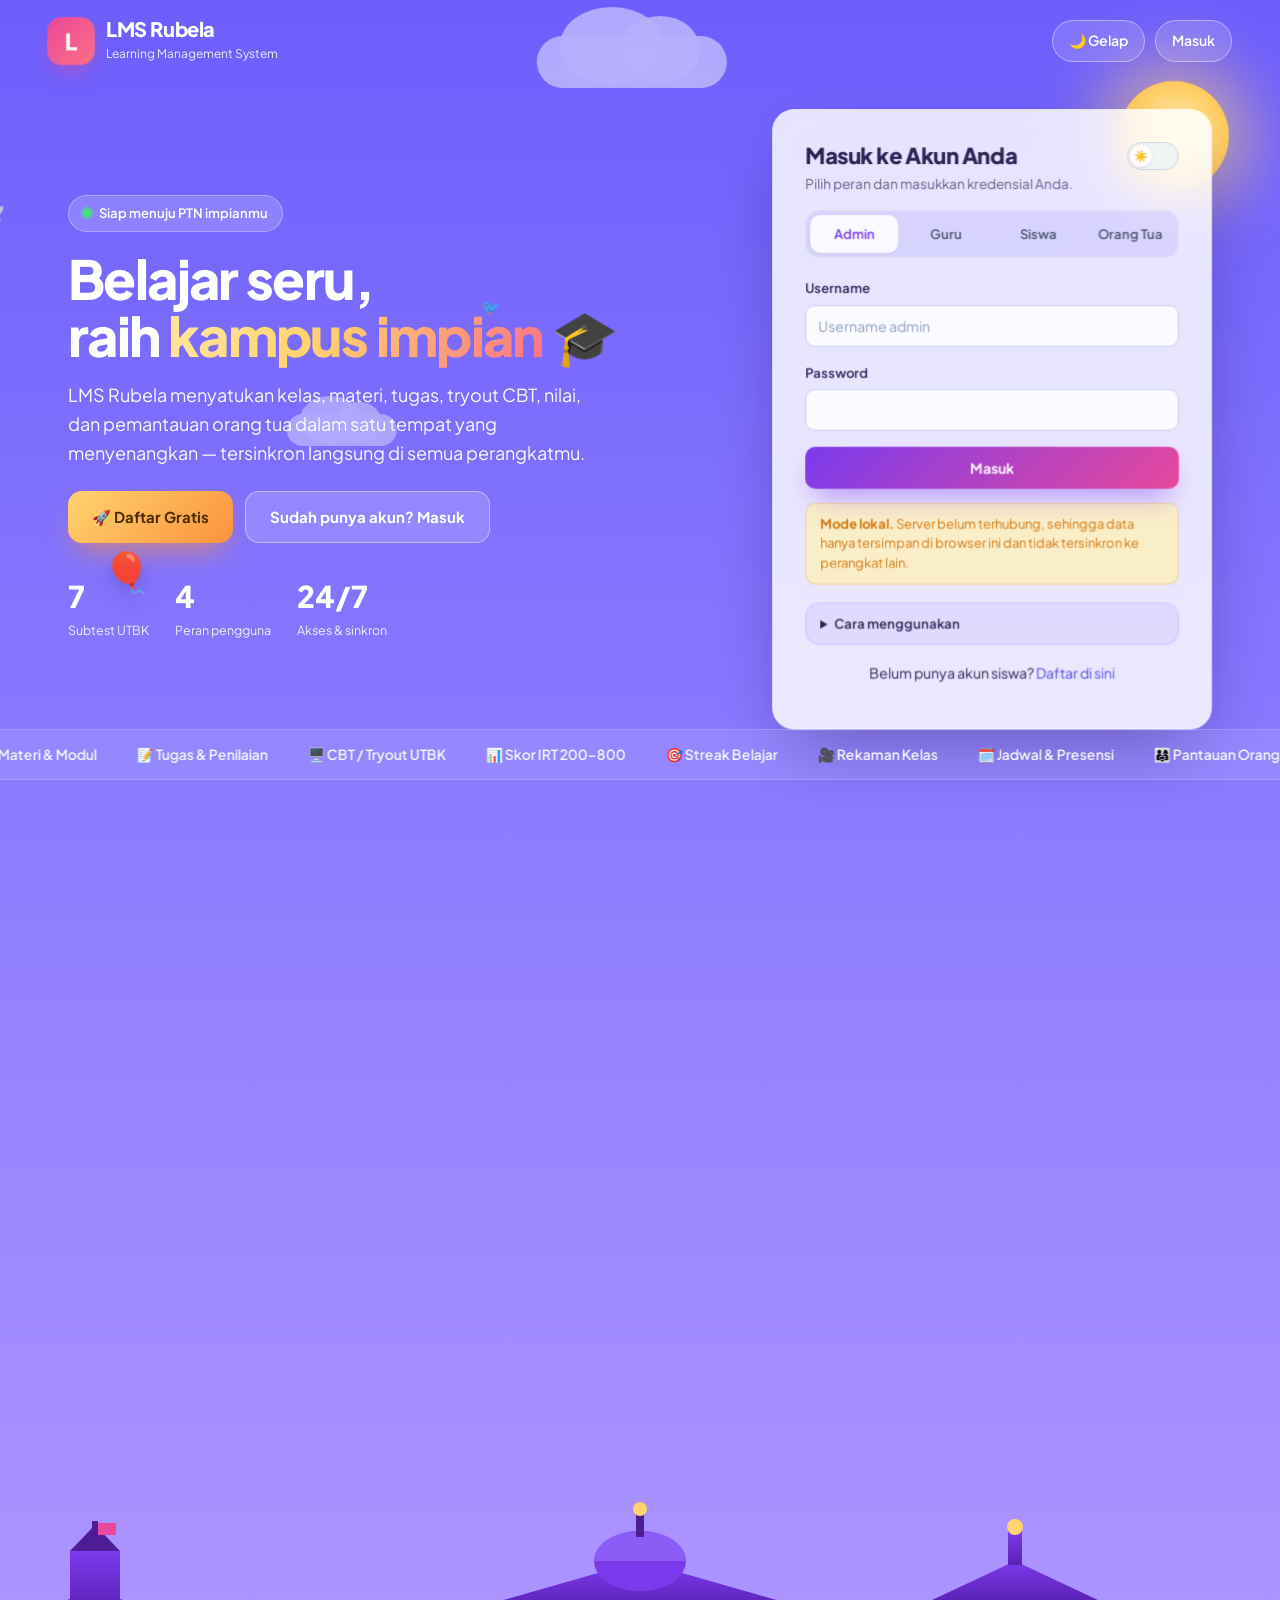
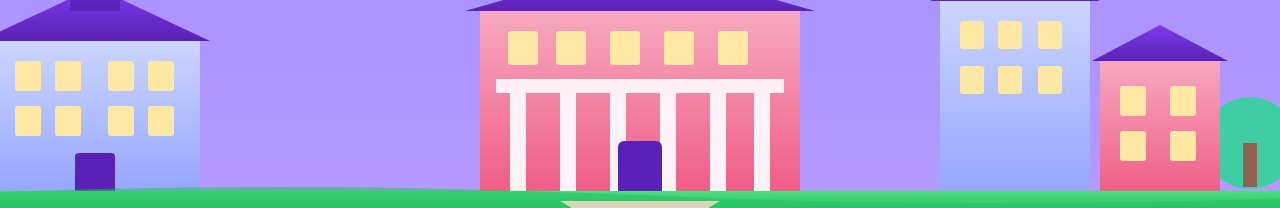
==== commit d6b255db: "feat(ui): halaman utama bertema kampus — berwarna, beranimasi, responsif Mendesain ulang index.html " ====
--- a/index.html
+++ b/index.html
@@ -3,13 +3,16 @@
 <head>
   <meta charset="UTF-8" />
   <meta name="viewport" content="width=device-width, initial-scale=1.0, viewport-fit=cover" />
-  <title data-page="Masuk">LMS Rubela - Masuk</title>
+  <title data-page="Masuk">LMS Rubela - Belajar Menuju Kampus Impian</title>
+  <meta name="description" content="LMS Rubela — platform belajar bimbel UTBK: kelas, tugas, CBT/tryout, nilai, dan pemantauan orang tua. Masuk untuk mulai." />
+  <meta name="theme-color" content="#6d5efc" />
   <link rel="stylesheet" href="css/style.css" />
   <link rel="preconnect" href="https://fonts.googleapis.com" />
   <link rel="preconnect" href="https://fonts.gstatic.com" crossorigin />
   <link rel="stylesheet" href="https://fonts.googleapis.com/css2?family=Plus+Jakarta+Sans:wght@400;500;600;700;800&display=swap" />
   <link rel="stylesheet" href="css/responsive.css" />
   <link rel="stylesheet" href="css/design-system.css" />
+  <link rel="stylesheet" href="css/landing.css" />
   <!-- Apply saved theme before first paint to avoid a flash of the wrong mode -->
   <script>
     try {
@@ -18,33 +21,55 @@
     } catch (e) { /* noop */ }
   </script>
 </head>
-<body class="auth-body">
-  <div class="auth-wrapper">
-    <aside class="auth-hero">
-      <div class="brand">
-        <div class="brand-logo">R</div>
-        <div>
-          <h1>LMS Rubela</h1>
-          <p>Learning Management System</p>
-        </div>
-      </div>
-      <div class="hero-text">
-        <h2>Belajar tanpa batas, di mana saja.</h2>
-        <ul class="hero-features">
-          <li>Kelola kelas, materi, dan tugas dengan mudah</li>
-          <li>Panel khusus untuk Admin, Guru, dan Siswa</li>
-          <li>Pantau nilai dan kemajuan belajar secara real-time</li>
-        </ul>
-      </div>
-      <footer class="hero-footer">&copy; 2026 LMS Rubela</footer>
-    </aside>
-
-    <main class="auth-panel">
-      <div class="auth-card">
-        <div class="flex-between" style="align-items:flex-start;">
+<body class="lp-body">
+  <!-- ===================== Langit & suasana ===================== -->
+  <div class="lp-sky" aria-hidden="true">
+    <div class="lp-stars" id="lpStars"></div>
+    <div class="lp-sun"></div>
+    <div class="lp-cloud c1"></div>
+    <div class="lp-cloud c2"></div>
+    <div class="lp-cloud c3"></div>
+    <div class="lp-bird">🕊️</div>
+    <div class="lp-bird b2">🐦</div>
+    <div class="lp-balloon">🎈</div>
+  </div>
+
+  <div class="lp-wrap">
+    <!-- ===================== Topbar ===================== -->
+    <header class="lp-topbar">
+      <div class="lp-logo">
+        <div class="lp-mark brand-logo">R</div>
+        <div><b data-app-name>LMS Rubela</b><span>Learning Management System</span></div>
+      </div>
+      <div class="lp-top-actions">
+        <button type="button" class="lp-ghost-btn" id="lpThemeBtn">🌙 Gelap</button>
+        <button type="button" class="lp-ghost-btn" id="lpCtaMasuk">Masuk</button>
+      </div>
+    </header>
+
+    <!-- ===================== Hero + kartu login ===================== -->
+    <section class="lp-hero">
+      <div class="lp-hero-copy">
+        <span class="lp-badge"><span class="dot"></span> Siap menuju PTN impianmu</span>
+        <h1>Belajar seru,<br />raih <span class="hl">kampus impian</span> 🎓</h1>
+        <p class="lead">LMS Rubela menyatukan kelas, materi, tugas, tryout CBT, nilai, dan pemantauan orang tua dalam satu tempat yang menyenangkan — tersinkron langsung di semua perangkatmu.</p>
+        <div class="lp-cta-row">
+          <a href="#" class="lp-cta primary" id="lpCtaDaftar">🚀 Daftar Gratis</a>
+          <a href="#" class="lp-cta ghost" id="lpCtaMasukHero" onclick="document.getElementById('lpCtaMasuk').click();return false;">Sudah punya akun? Masuk</a>
+        </div>
+        <div class="lp-stats">
+          <div class="lp-stat"><b>7</b><span>Subtest UTBK</span></div>
+          <div class="lp-stat"><b>4</b><span>Peran pengguna</span></div>
+          <div class="lp-stat"><b>24/7</b><span>Akses & sinkron</span></div>
+        </div>
+      </div>
+
+      <!-- Kartu login (seluruh elemen fungsional dipertahankan) -->
+      <main class="lp-authcard" id="lpAuthCard">
+        <div class="flex-between" style="align-items:flex-start;gap:12px;">
           <div>
             <h2>Masuk ke Akun Anda</h2>
-            <p class="muted">Pilih peran dan masukkan kredensial Anda.</p>
+            <p class="lp-sub">Pilih peran dan masukkan kredensial Anda.</p>
           </div>
           <div id="authThemeSlot"></div>
         </div>
@@ -84,8 +109,164 @@
         <p class="auth-foot">
           Belum punya akun siswa? <a href="#" id="openRegister">Daftar di sini</a>
         </p>
-      </div>
-    </main>
+      </main>
+    </section>
+
+    <!-- ===================== Pita berjalan ===================== -->
+    <div class="lp-ticker" aria-hidden="true">
+      <div class="lp-ticker-track">
+        <span>📚 Materi &amp; Modul</span><span>📝 Tugas &amp; Penilaian</span><span>🖥️ CBT / Tryout UTBK</span>
+        <span>📊 Skor IRT 200–800</span><span>🎯 Streak Belajar</span><span>🎥 Rekaman Kelas</span>
+        <span>🗓️ Jadwal &amp; Presensi</span><span>👨‍👩‍👧 Pantauan Orang Tua</span><span>🏆 Papan Peringkat</span>
+        <span>📚 Materi &amp; Modul</span><span>📝 Tugas &amp; Penilaian</span><span>🖥️ CBT / Tryout UTBK</span>
+        <span>📊 Skor IRT 200–800</span><span>🎯 Streak Belajar</span><span>🎥 Rekaman Kelas</span>
+        <span>🗓️ Jadwal &amp; Presensi</span><span>👨‍👩‍👧 Pantauan Orang Tua</span><span>🏆 Papan Peringkat</span>
+      </div>
+    </div>
+
+    <!-- ===================== Fitur ===================== -->
+    <section class="lp-features">
+      <div class="lp-features-head lp-reveal">
+        <h2>Semua yang kamu butuhkan untuk belajar</h2>
+        <p>Satu platform, empat peran, tak terbatas kemungkinan.</p>
+      </div>
+      <div class="lp-feature-grid">
+        <article class="lp-feat c1 lp-reveal">
+          <div class="ic">📚</div>
+          <h3>Kelas &amp; Materi</h3>
+          <p>Kelola kelas, materi, modul, dan rekaman video. Semua rapi per mata pelajaran dan mudah diakses kapan saja.</p>
+        </article>
+        <article class="lp-feat c2 lp-reveal">
+          <div class="ic">🖥️</div>
+          <h3>CBT &amp; Tryout UTBK</h3>
+          <p>Ujian berbasis komputer dengan 7 subtest, timer per bagian, pemantauan, dan skor skala 200–800 ala UTBK.</p>
+        </article>
+        <article class="lp-feat c3 lp-reveal">
+          <div class="ic">📝</div>
+          <h3>Tugas &amp; Nilai</h3>
+          <p>Kumpulkan tugas, dapat penilaian plus umpan balik, dan lihat perkembangan nilai secara langsung.</p>
+        </article>
+        <article class="lp-feat c4 lp-reveal">
+          <div class="ic">🎯</div>
+          <h3>Gamifikasi &amp; Streak</h3>
+          <p>Jaga konsistensi dengan streak belajar, poin, lencana, dan papan peringkat yang bikin semangat.</p>
+        </article>
+        <article class="lp-feat c5 lp-reveal">
+          <div class="ic">👨‍👩‍👧</div>
+          <h3>Pantauan Orang Tua</h3>
+          <p>Orang tua memantau kehadiran, nilai, pembayaran, dan kemajuan anak — otomatis terhubung ke akunnya.</p>
+        </article>
+        <article class="lp-feat c6 lp-reveal">
+          <div class="ic">☁️</div>
+          <h3>Sinkron Semua Device</h3>
+          <p>Data tersimpan di server. Perubahan dari HP, tablet, atau laptop langsung terlihat di perangkat lain.</p>
+        </article>
+      </div>
+    </section>
+
+    <!-- ===================== Panorama kampus (SVG, tanpa gambar luar) ===================== -->
+    <div class="lp-campus" aria-hidden="true">
+      <svg viewBox="0 0 1440 340" preserveAspectRatio="xMidYMax slice" role="img">
+        <defs>
+          <linearGradient id="lpGrass" x1="0" y1="0" x2="0" y2="1">
+            <stop offset="0" stop-color="#4ade80" /><stop offset="1" stop-color="#16a34a" />
+          </linearGradient>
+          <linearGradient id="lpBrick" x1="0" y1="0" x2="0" y2="1">
+            <stop offset="0" stop-color="#f7a8c0" /><stop offset="1" stop-color="#ef5a84" />
+          </linearGradient>
+          <linearGradient id="lpBrick2" x1="0" y1="0" x2="0" y2="1">
+            <stop offset="0" stop-color="#cbd5ff" /><stop offset="1" stop-color="#93a3ff" />
+          </linearGradient>
+          <linearGradient id="lpRoof" x1="0" y1="0" x2="0" y2="1">
+            <stop offset="0" stop-color="#7c3aed" /><stop offset="1" stop-color="#5b21b6" />
+          </linearGradient>
+        </defs>
+
+        <!-- Pepohonan belakang -->
+        <g opacity=".9">
+          <circle cx="120" cy="250" r="40" fill="#34d399" /><rect x="114" y="250" width="12" height="40" fill="#8b5e3c" />
+          <circle cx="1330" cy="252" r="46" fill="#34d399" /><rect x="1323" y="252" width="14" height="44" fill="#8b5e3c" />
+          <circle cx="1230" cy="262" r="30" fill="#4ade80" /><rect x="1225" y="262" width="10" height="32" fill="#8b5e3c" />
+        </g>
+
+        <!-- Gedung kiri (fakultas) -->
+        <g>
+          <rect x="70" y="150" width="210" height="160" fill="url(#lpBrick2)" />
+          <polygon points="60,150 290,150 175,96" fill="url(#lpRoof)" />
+          <rect x="150" y="60" width="50" height="60" fill="url(#lpRoof)" />
+          <polygon points="150,60 200,60 175,34" fill="#4c1d95" />
+          <rect x="172" y="30" width="6" height="18" fill="#4c1d95" /><rect x="178" y="32" width="18" height="12" class="lp-flag" fill="#ec4899" />
+          <g fill="#ffe8a3">
+            <rect x="95" y="170" width="26" height="30" rx="3" class="lp-win-lit" />
+            <rect x="135" y="170" width="26" height="30" rx="3" class="lp-win-lit w2" />
+            <rect x="188" y="170" width="26" height="30" rx="3" />
+            <rect x="228" y="170" width="26" height="30" rx="3" class="lp-win-lit w3" />
+            <rect x="95" y="215" width="26" height="30" rx="3" />
+            <rect x="135" y="215" width="26" height="30" rx="3" class="lp-win-lit w4" />
+            <rect x="188" y="215" width="26" height="30" rx="3" class="lp-win-lit w5" />
+            <rect x="228" y="215" width="26" height="30" rx="3" />
+          </g>
+          <rect x="155" y="262" width="40" height="48" rx="4" fill="#5b21b6" />
+        </g>
+
+        <!-- Gedung utama (rektorat berkubah) -->
+        <g>
+          <rect x="560" y="120" width="320" height="190" fill="url(#lpBrick)" />
+          <polygon points="545,120 895,120 720,70" fill="url(#lpRoof)" />
+          <ellipse cx="720" cy="70" rx="46" ry="30" fill="#7c3aed" />
+          <path d="M674 70 a46 30 0 0 1 92 0 z" fill="#8b5cf6" />
+          <rect x="716" y="20" width="8" height="26" fill="#4c1d95" /><circle cx="720" cy="18" r="7" fill="#ffd36e" />
+          <!-- Pilar -->
+          <g fill="#fdf2f8">
+            <rect x="590" y="200" width="16" height="110" /><rect x="640" y="200" width="16" height="110" />
+            <rect x="690" y="200" width="16" height="110" /><rect x="740" y="200" width="16" height="110" />
+            <rect x="790" y="200" width="16" height="110" /><rect x="834" y="200" width="16" height="110" />
+          </g>
+          <rect x="576" y="188" width="288" height="14" fill="#fff0f6" />
+          <g fill="#ffe8a3">
+            <rect x="588" y="140" width="30" height="34" rx="3" class="lp-win-lit w3" />
+            <rect x="636" y="140" width="30" height="34" rx="3" />
+            <rect x="690" y="140" width="30" height="34" rx="3" class="lp-win-lit" />
+            <rect x="744" y="140" width="30" height="34" rx="3" />
+            <rect x="798" y="140" width="30" height="34" rx="3" class="lp-win-lit w2" />
+          </g>
+          <!-- Pintu utama + tangga -->
+          <rect x="698" y="250" width="44" height="60" rx="6" fill="#5b21b6" />
+          <rect x="686" y="306" width="68" height="6" fill="#fff0f6" /><rect x="678" y="312" width="84" height="6" fill="#fde4ef" />
+        </g>
+
+        <!-- Gedung kanan (perpustakaan/menara) -->
+        <g>
+          <rect x="1020" y="110" width="150" height="200" fill="url(#lpBrick2)" />
+          <rect x="1180" y="170" width="120" height="140" fill="url(#lpBrick)" />
+          <polygon points="1010,110 1180,110 1095,70" fill="url(#lpRoof)" />
+          <polygon points="1172,170 1308,170 1240,134" fill="url(#lpRoof)" />
+          <rect x="1088" y="40" width="14" height="34" fill="url(#lpRoof)" /><circle cx="1095" cy="36" r="8" fill="#ffd36e" />
+          <g fill="#ffe8a3">
+            <rect x="1040" y="130" width="24" height="28" rx="3" class="lp-win-lit w4" />
+            <rect x="1078" y="130" width="24" height="28" rx="3" />
+            <rect x="1118" y="130" width="24" height="28" rx="3" class="lp-win-lit w5" />
+            <rect x="1040" y="175" width="24" height="28" rx="3" />
+            <rect x="1078" y="175" width="24" height="28" rx="3" class="lp-win-lit" />
+            <rect x="1118" y="175" width="24" height="28" rx="3" />
+            <rect x="1200" y="195" width="26" height="30" rx="3" class="lp-win-lit w2" />
+            <rect x="1250" y="195" width="26" height="30" rx="3" />
+            <rect x="1200" y="240" width="26" height="30" rx="3" />
+            <rect x="1250" y="240" width="26" height="30" rx="3" class="lp-win-lit w3" />
+          </g>
+        </g>
+
+        <!-- Rumput -->
+        <rect x="0" y="300" width="1440" height="40" fill="url(#lpGrass)" />
+        <path d="M0 304 Q 360 288 720 304 T 1440 304 V 340 H 0 Z" fill="#22c55e" opacity=".55" />
+        <!-- Jalan setapak ke gerbang -->
+        <polygon points="690,340 750,340 800,310 640,310" fill="#e9d8c4" opacity=".9" />
+      </svg>
+    </div>
+
+    <footer class="lp-footer">
+      &copy; <span data-year>2026</span> <span data-app-name>LMS Rubela</span> — Belajar tanpa batas menuju kampus impian. 🎓
+    </footer>
   </div>
 
   <!-- Register modal (siswa only) -->
@@ -129,6 +310,9 @@
     </div>
   </div>
 
+  <script>
+    try { document.querySelectorAll('[data-year]').forEach(function (el) { el.textContent = new Date().getFullYear(); }); } catch (e) {}
+  </script>
   <script src="js/sync-config.js"></script>
   <script src="js/sync-catalog.js"></script>
   <script src="js/sync.js" data-page="login"></script>
@@ -139,5 +323,6 @@
   <script src="js/responsive.js"></script>
   <script src="js/loginquiz.js"></script>
   <script src="js/login.js"></script>
+  <script src="js/landing.js"></script>
 </body>
 </html>
--- a/css/landing.css
+++ b/css/landing.css
@@ -0,0 +1,290 @@
+/* =====================================================================
+ * css/landing.css — Halaman utama (login) LMS Rubela bertema kampus.
+ * Dimuat HANYA di index.html (setelah design-system.css) sehingga tidak
+ * memengaruhi dashboard. Semua gambar/bangunan dibuat dengan CSS + SVG
+ * agar ringan, tajam di semua resolusi, dan tidak bergantung berkas luar.
+ * Responsif penuh (desktop → ponsel) dan menghormati prefers-reduced-motion.
+ * ===================================================================*/
+
+:root {
+  --lp-sky-1: #6d5efc;
+  --lp-sky-2: #8b7bff;
+  --lp-sky-3: #b89dff;
+  --lp-sun: #ffd36e;
+  --lp-grass: #4ade80;
+  --lp-grass-2: #22c55e;
+  --lp-brick: #f0789b;
+  --lp-brick-2: #ef5a84;
+  --lp-roof: #5b4bdb;
+  --lp-roof-2: #7c3aed;
+  --lp-win: #ffe8a3;
+  --lp-accent: #ec4899;
+  --lp-card: rgba(255, 255, 255, 0.86);
+  --lp-ink: #2a2250;
+  --lp-radius: 22px;
+}
+html[data-theme="dark"] {
+  --lp-sky-1: #1b1740;
+  --lp-sky-2: #2a2566;
+  --lp-sky-3: #3a2f7a;
+  --lp-sun: #ffd36e;
+  --lp-card: rgba(26, 22, 54, 0.82);
+  --lp-ink: #ece9ff;
+}
+
+/* ---------------------------------------------------------------- Shell */
+body.lp-body {
+  margin: 0;
+  min-height: 100vh;
+  min-height: 100dvh;
+  color: var(--lp-ink);
+  background: linear-gradient(180deg, var(--lp-sky-1) 0%, var(--lp-sky-2) 42%, var(--lp-sky-3) 100%);
+  overflow-x: hidden;
+}
+/* Netralkan aturan auth lama agar tidak bentrok */
+body.lp-body::before { content: none !important; }
+.lp-wrap { position: relative; z-index: 2; min-height: 100vh; min-height: 100dvh; display: flex; flex-direction: column; }
+
+/* ---------------------------------------------------------------- Langit & benda langit */
+.lp-sky { position: fixed; inset: 0; z-index: 0; overflow: hidden; pointer-events: none; }
+.lp-sun {
+  position: absolute; top: 9%; right: 4%;
+  width: 110px; height: 110px; border-radius: 50%;
+  background: radial-gradient(circle at 50% 50%, #fff6d8, var(--lp-sun) 55%, #ffb63d 100%);
+  box-shadow: 0 0 60px 24px rgba(255, 211, 110, .5);
+  animation: lpSun 9s ease-in-out infinite;
+}
+html[data-theme="dark"] .lp-sun {
+  background: radial-gradient(circle at 42% 38%, #fffdf3, #e9e6ff 46%, #cfc8ff 100%);
+  box-shadow: 0 0 46px 14px rgba(207, 200, 255, .45);
+}
+@keyframes lpSun { 50% { transform: translateY(-10px) scale(1.03); } }
+
+.lp-cloud {
+  position: absolute;
+  background: rgba(255, 255, 255, .92);
+  border-radius: 100px;
+  filter: blur(.2px);
+  opacity: .9;
+}
+.lp-cloud::before, .lp-cloud::after {
+  content: ""; position: absolute; background: inherit; border-radius: 50%;
+}
+.lp-cloud::before { width: 55%; height: 150%; top: -55%; left: 12%; }
+.lp-cloud::after  { width: 42%; height: 130%; top: -38%; right: 14%; }
+.lp-cloud.c1 { width: 150px; height: 42px; top: 8%; left: -180px; animation: lpDrift 48s linear infinite; opacity: .55; }
+.lp-cloud.c2 { width: 110px; height: 32px; top: 46%; left: -140px; animation: lpDrift 64s linear infinite; animation-delay: -18s; opacity: .4; }
+.lp-cloud.c3 { width: 190px; height: 52px; top: 4%; left: -220px; animation: lpDrift 80s linear infinite; animation-delay: -40s; opacity: .5; }
+@keyframes lpDrift { to { transform: translateX(118vw); } }
+html[data-theme="dark"] .lp-cloud { background: rgba(120, 112, 180, .28); }
+
+/* Bintang (muncul di mode gelap) */
+.lp-stars { position: absolute; inset: 0; opacity: 0; transition: opacity .6s ease; }
+html[data-theme="dark"] .lp-stars { opacity: 1; }
+.lp-star { position: absolute; width: 3px; height: 3px; background: #fff; border-radius: 50%; animation: lpTwinkle 3s ease-in-out infinite; }
+
+@keyframes lpTwinkle { 0%, 100% { opacity: .25; transform: scale(.7); } 50% { opacity: 1; transform: scale(1.2); } }
+
+/* Balon udara & burung */
+.lp-balloon { position: absolute; left: 8%; top: 60%; font-size: 40px; animation: lpFloat 14s ease-in-out infinite; filter: drop-shadow(0 8px 10px rgba(0,0,0,.15)); }
+@keyframes lpFloat { 0%, 100% { transform: translateY(0) rotate(-3deg); } 50% { transform: translateY(-26px) rotate(3deg); } }
+.lp-bird { position: absolute; top: 22%; left: -40px; font-size: 20px; opacity: .85; animation: lpFly 26s linear infinite; }
+.lp-bird.b2 { top: 34%; font-size: 15px; animation-duration: 34s; animation-delay: -12s; opacity: .7; }
+@keyframes lpFly { to { transform: translateX(112vw) translateY(-30px); } }
+
+/* ---------------------------------------------------------------- Topbar */
+.lp-topbar {
+  position: relative; z-index: 5;
+  display: flex; align-items: center; justify-content: space-between; gap: 12px;
+  padding: 18px clamp(16px, 4vw, 48px);
+}
+.lp-logo { display: flex; align-items: center; gap: 12px; color: #fff; }
+.lp-logo .lp-mark {
+  width: 46px; height: 46px; border-radius: 14px; display: grid; place-items: center;
+  font-size: 22px; font-weight: 800; color: #fff;
+  background: linear-gradient(135deg, var(--lp-accent), #fb7185);
+  box-shadow: 0 10px 22px -8px rgba(236, 72, 153, .7);
+  animation: lpPop .6s cubic-bezier(.34,1.56,.64,1) both;
+}
+.lp-logo b { font-size: 20px; font-weight: 800; line-height: 1; letter-spacing: -.02em; }
+.lp-logo span { display: block; font-size: 12px; opacity: .85; margin-top: 2px; }
+.lp-top-actions { display: flex; align-items: center; gap: 10px; }
+.lp-ghost-btn {
+  border: 1px solid rgba(255,255,255,.4); background: rgba(255,255,255,.14);
+  color: #fff; font: inherit; font-weight: 600; font-size: 14px;
+  padding: 9px 16px; border-radius: 999px; cursor: pointer; backdrop-filter: blur(6px);
+  transition: transform .15s ease, background .15s ease;
+}
+.lp-ghost-btn:hover { background: rgba(255,255,255,.26); transform: translateY(-2px); }
+@keyframes lpPop { from { transform: scale(.6); opacity: 0; } }
+
+/* ---------------------------------------------------------------- Hero */
+.lp-hero {
+  position: relative; z-index: 4;
+  display: grid; grid-template-columns: 1.05fr .95fr; gap: clamp(20px, 4vw, 56px);
+  align-items: center;
+  padding: clamp(10px, 2vw, 28px) clamp(16px, 4vw, 48px) 0;
+  max-width: 1240px; width: 100%; margin: 0 auto;
+}
+.lp-hero-copy { color: #fff; }
+.lp-badge {
+  display: inline-flex; align-items: center; gap: 8px;
+  background: rgba(255,255,255,.18); border: 1px solid rgba(255,255,255,.3);
+  padding: 7px 14px; border-radius: 999px; font-size: 13px; font-weight: 600;
+  backdrop-filter: blur(6px); margin-bottom: 18px;
+}
+.lp-badge .dot { width: 8px; height: 8px; border-radius: 50%; background: #4ade80; box-shadow: 0 0 0 0 rgba(74,222,128,.7); animation: lpPulse 2s infinite; }
+@keyframes lpPulse { 70% { box-shadow: 0 0 0 8px rgba(74,222,128,0); } 100% { box-shadow: 0 0 0 0 rgba(74,222,128,0); } }
+.lp-hero-copy h1 {
+  color: #fff; font-size: clamp(30px, 5vw, 54px); line-height: 1.07; letter-spacing: -.03em;
+  font-weight: 800; margin: 0 0 16px;
+}
+.lp-hero-copy h1 .hl {
+  background: linear-gradient(120deg, #ffe8a3, #ffd36e 40%, #fb7185);
+  -webkit-background-clip: text; background-clip: text; color: transparent;
+  position: relative; white-space: nowrap;
+}
+.lp-hero-copy p.lead { font-size: clamp(15px, 1.7vw, 18px); line-height: 1.6; opacity: .95; max-width: 540px; margin: 0 0 24px; }
+.lp-cta-row { display: flex; flex-wrap: wrap; gap: 12px; }
+.lp-cta {
+  border: none; cursor: pointer; font: inherit; font-weight: 700; font-size: 15px;
+  padding: 13px 24px; border-radius: 14px; text-decoration: none; display: inline-flex; align-items: center; gap: 8px;
+  transition: transform .15s ease, box-shadow .2s ease;
+}
+.lp-cta.primary { background: linear-gradient(135deg, #ffd36e, #fb923c); color: #4a2e00; box-shadow: 0 14px 30px -10px rgba(251, 146, 60, .75); }
+.lp-cta.ghost { background: rgba(255,255,255,.16); color: #fff; border: 1px solid rgba(255,255,255,.4); backdrop-filter: blur(6px); }
+.lp-cta:hover { transform: translateY(-3px); }
+.lp-cta.primary:hover { box-shadow: 0 18px 36px -10px rgba(251, 146, 60, .85); }
+
+/* Statistik mini */
+.lp-stats { display: flex; gap: 26px; margin-top: 30px; flex-wrap: wrap; }
+.lp-stat b { display: block; font-size: clamp(22px, 3vw, 30px); font-weight: 800; }
+.lp-stat span { font-size: 12.5px; opacity: .85; }
+
+/* ---------------------------------------------------------------- Kartu login */
+.lp-authcard {
+  position: relative; z-index: 6;
+  background: var(--lp-card); backdrop-filter: blur(18px) saturate(1.2);
+  border: 1px solid rgba(255,255,255,.55);
+  border-radius: var(--lp-radius);
+  box-shadow: 0 30px 70px -24px rgba(32, 20, 90, .55);
+  padding: clamp(22px, 2.5vw, 32px);
+  width: 100%; max-width: 440px; margin-left: auto; color: var(--lp-ink);
+  animation: lpCardIn .7s cubic-bezier(.22,1,.36,1) both;
+}
+html[data-theme="dark"] .lp-authcard { border-color: rgba(255,255,255,.12); }
+@keyframes lpCardIn { from { opacity: 0; transform: translateY(26px) scale(.97); } }
+.lp-authcard h2 { margin: 0; font-size: 22px; font-weight: 800; letter-spacing: -.02em; color: var(--lp-ink); }
+.lp-authcard .lp-sub { margin: 4px 0 0; font-size: 13.5px; opacity: .7; }
+.lp-authcard label { color: var(--lp-ink); font-weight: 600; }
+.lp-authcard .form-group input {
+  background: rgba(255,255,255,.7); border: 1.5px solid rgba(109, 94, 252, .22);
+  color: var(--lp-ink); transition: border-color .15s ease, box-shadow .15s ease;
+}
+html[data-theme="dark"] .lp-authcard .form-group input { background: rgba(255,255,255,.08); }
+.lp-authcard .form-group input:focus { border-color: var(--lp-roof-2); box-shadow: 0 0 0 4px rgba(124, 58, 237, .16); outline: none; }
+.lp-authcard .role-tabs { background: rgba(109, 94, 252, .12); }
+.lp-authcard .role-tab.active { background: #fff; color: var(--lp-roof-2); }
+html[data-theme="dark"] .lp-authcard .role-tab.active { background: rgba(124,58,237,.9); color: #fff; }
+.lp-authcard .btn-primary {
+  background: linear-gradient(135deg, var(--lp-roof-2), var(--lp-accent));
+  border: none; box-shadow: 0 14px 28px -10px rgba(124, 58, 237, .6);
+  font-weight: 700; letter-spacing: .01em;
+}
+.lp-authcard .btn-primary:hover { filter: brightness(1.06); transform: translateY(-1px); }
+.lp-authcard .auth-foot { color: var(--lp-ink); }
+.lp-authcard .auth-guide { background: rgba(109, 94, 252, .08); border-color: rgba(109,94,252,.18); }
+.lp-authcard .auth-guide ol { color: var(--lp-ink); opacity: .8; }
+
+/* ---------------------------------------------------------------- Pita fitur */
+.lp-features {
+  position: relative; z-index: 4;
+  max-width: 1240px; margin: clamp(30px, 5vw, 56px) auto 0;
+  padding: 0 clamp(16px, 4vw, 48px);
+}
+.lp-features-head { text-align: center; color: #fff; margin-bottom: 26px; }
+.lp-features-head h2 { color: #fff; font-size: clamp(24px, 3.4vw, 34px); font-weight: 800; margin: 0 0 8px; letter-spacing: -.02em; }
+.lp-features-head p { opacity: .88; margin: 0; font-size: 15px; }
+.lp-feature-grid { display: grid; grid-template-columns: repeat(auto-fit, minmax(230px, 1fr)); gap: 16px; }
+.lp-feat {
+  background: var(--lp-card); backdrop-filter: blur(12px);
+  border: 1px solid rgba(255,255,255,.5);
+  border-radius: 18px; padding: 22px 20px; color: var(--lp-ink);
+  transition: transform .2s ease, box-shadow .2s ease;
+}
+html[data-theme="dark"] .lp-feat { border-color: rgba(255,255,255,.1); }
+.lp-feat:hover { transform: translateY(-6px); box-shadow: 0 22px 46px -20px rgba(32, 20, 90, .5); }
+.lp-feat .ic {
+  width: 52px; height: 52px; border-radius: 15px; display: grid; place-items: center;
+  font-size: 26px; margin-bottom: 14px; color: #fff;
+}
+.lp-feat.c1 .ic { background: linear-gradient(135deg, #6d5efc, #8b7bff); }
+.lp-feat.c2 .ic { background: linear-gradient(135deg, #f0789b, #fb7185); }
+.lp-feat.c3 .ic { background: linear-gradient(135deg, #22c55e, #4ade80); }
+.lp-feat.c4 .ic { background: linear-gradient(135deg, #f59e0b, #fbbf24); }
+.lp-feat.c5 .ic { background: linear-gradient(135deg, #06b6d4, #22d3ee); }
+.lp-feat.c6 .ic { background: linear-gradient(135deg, #a855f7, #d946ef); }
+.lp-feat h3 { margin: 0 0 6px; font-size: 17px; font-weight: 700; color: var(--lp-ink); }
+.lp-feat p { margin: 0; font-size: 13.5px; line-height: 1.55; opacity: .72; }
+
+/* ---------------------------------------------------------------- Panorama kampus */
+.lp-campus {
+  position: relative; z-index: 3;
+  margin-top: clamp(36px, 6vw, 72px);
+  height: clamp(220px, 28vw, 340px);
+}
+.lp-campus svg { position: absolute; bottom: 0; left: 0; width: 100%; height: 100%; display: block; }
+.lp-win-lit { animation: lpWindow 4s steps(1) infinite; }
+.lp-win-lit.w2 { animation-delay: 1.3s; }
+.lp-win-lit.w3 { animation-delay: 2.1s; }
+.lp-win-lit.w4 { animation-delay: .7s; }
+.lp-win-lit.w5 { animation-delay: 3.1s; }
+@keyframes lpWindow { 0%, 60% { opacity: 1; } 61%, 100% { opacity: .35; } }
+.lp-flag { transform-box: fill-box; transform-origin: bottom left; animation: lpFlag 3s ease-in-out infinite; }
+@keyframes lpFlag { 0%, 100% { transform: skewX(0deg) scaleX(1); } 50% { transform: skewX(-8deg) scaleX(.94); } }
+
+/* Pita berjalan ikon akademik */
+.lp-ticker { position: relative; z-index: 4; overflow: hidden; padding: 14px 0; background: rgba(255,255,255,.1); border-top: 1px solid rgba(255,255,255,.18); border-bottom: 1px solid rgba(255,255,255,.18); }
+.lp-ticker-track { display: inline-flex; gap: 40px; white-space: nowrap; animation: lpTicker 26s linear infinite; }
+.lp-ticker-track span { color: #fff; font-weight: 600; font-size: 14px; opacity: .9; }
+@keyframes lpTicker { to { transform: translateX(-50%); } }
+
+/* ---------------------------------------------------------------- Footer */
+.lp-footer { position: relative; z-index: 4; text-align: center; color: rgba(255,255,255,.8); font-size: 13px; padding: 22px 16px calc(24px + var(--sa-b, 0px)); }
+.lp-footer a { color: #ffe8a3; text-decoration: none; }
+
+/* ---------------------------------------------------------------- Reveal on scroll */
+.lp-reveal { opacity: 0; transform: translateY(24px); transition: opacity .6s ease, transform .6s cubic-bezier(.22,1,.36,1); }
+.lp-reveal.is-in { opacity: 1; transform: none; }
+
+/* ---------------------------------------------------------------- Responsif */
+@media (max-width: 920px) {
+  .lp-hero { grid-template-columns: 1fr; gap: 26px; padding-top: 6px; }
+  .lp-hero-copy { text-align: center; }
+  .lp-hero-copy p.lead { margin-left: auto; margin-right: auto; }
+  .lp-cta-row, .lp-stats { justify-content: center; }
+  .lp-authcard { margin: 0 auto; max-width: 480px; }
+}
+@media (max-width: 760px) {
+  /* Awan dan matahari dipindah agar tidak menutupi judul/tombol di layar sempit */
+  .lp-cloud { display: none; }
+  .lp-sun { top: 10%; right: 4%; }
+}
+@media (max-width: 520px) {
+  .lp-topbar { padding: 14px 16px; }
+  .lp-logo span { display: none; }
+  .lp-logo .lp-mark { width: 40px; height: 40px; font-size: 19px; }
+  /* Taruh matahari di bawah topbar agar tidak menyentuh tombol */
+  .lp-sun { width: 66px; height: 66px; top: 9%; right: 5%; opacity: .8; }
+  .lp-balloon { font-size: 28px; top: 54%; }
+  .lp-stats { gap: 18px; }
+  .lp-authcard { padding: 20px 16px; border-radius: 18px; }
+  .lp-feature-grid { grid-template-columns: 1fr; }
+}
+
+@media (prefers-reduced-motion: reduce) {
+  .lp-sun, .lp-cloud, .lp-balloon, .lp-bird, .lp-star, .lp-win-lit, .lp-flag,
+  .lp-ticker-track, .lp-badge .dot, .lp-logo .lp-mark, .lp-authcard { animation: none !important; }
+  .lp-reveal { opacity: 1; transform: none; }
+  .lp-bird, .lp-cloud { display: none; }
+}
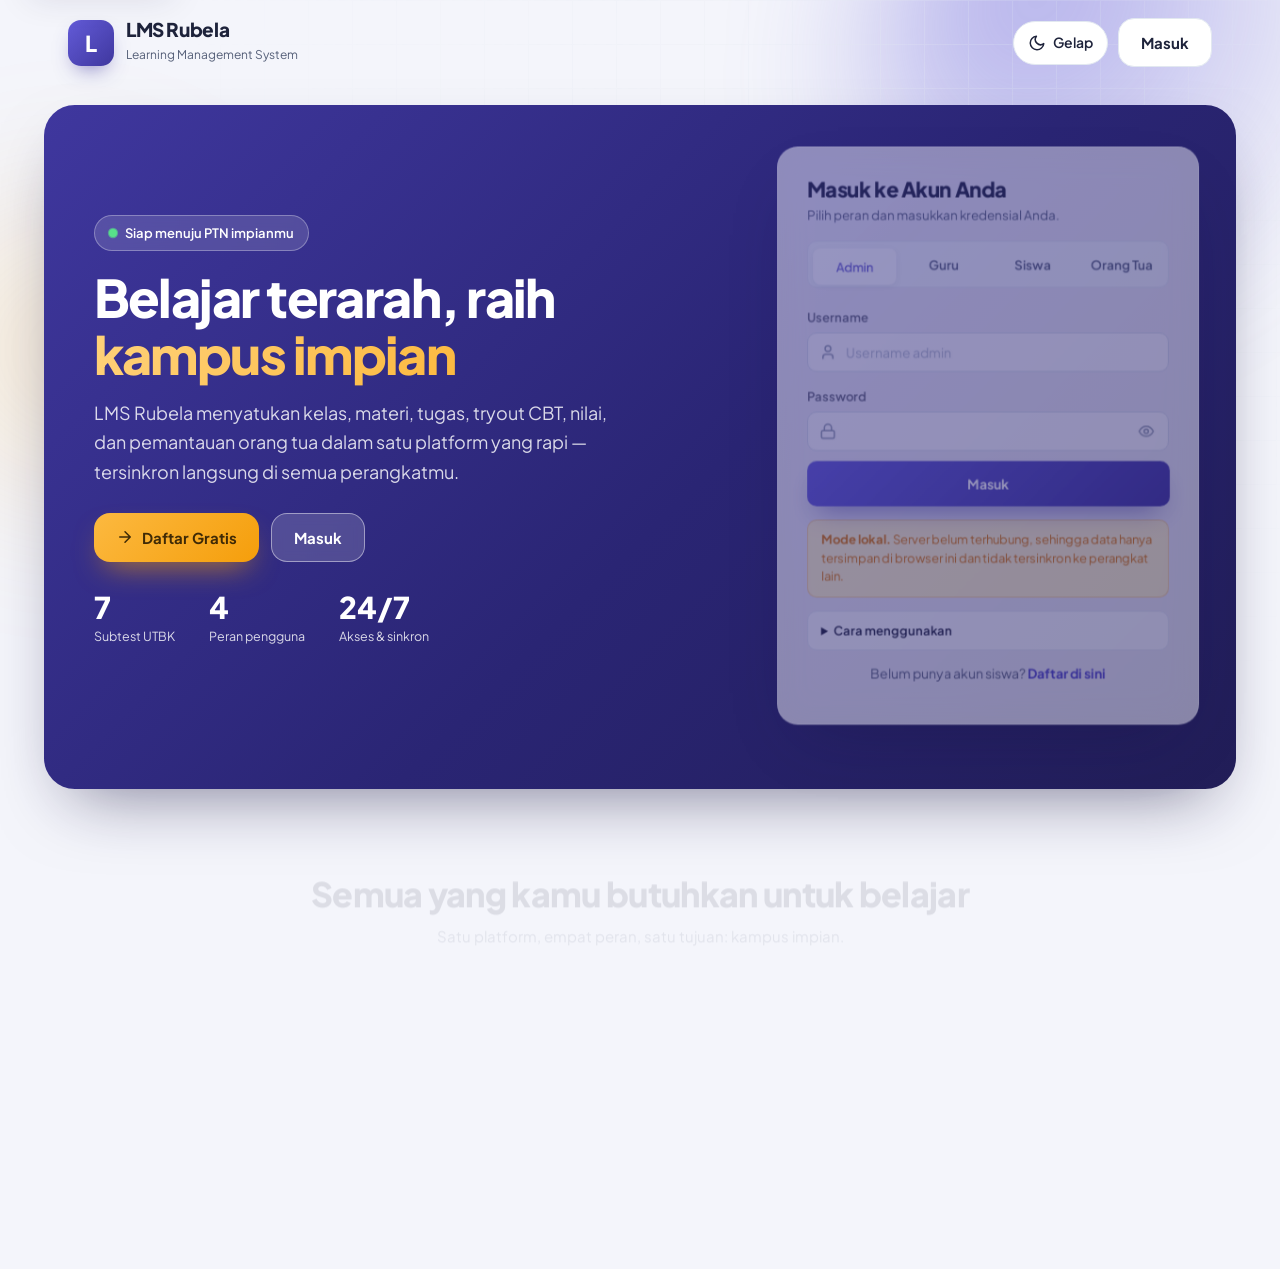
==== commit 739902bd: "redesign(landing): halaman awal premium — token indigo/amber WCAG AA, hero grid, kartu login glass (" ====
--- a/index.html
+++ b/index.html
@@ -5,73 +5,79 @@
   <meta name="viewport" content="width=device-width, initial-scale=1.0, viewport-fit=cover" />
   <title data-page="Masuk">LMS Rubela - Belajar Menuju Kampus Impian</title>
   <meta name="description" content="LMS Rubela — platform belajar bimbel UTBK: kelas, tugas, CBT/tryout, nilai, dan pemantauan orang tua. Masuk untuk mulai." />
-  <meta name="theme-color" content="#6d5efc" />
-  <link rel="stylesheet" href="css/style.css" />
+  <meta name="theme-color" content="#4338ca" />
+  <!-- Preload font utama agar teks hero tampil cepat (LCP) -->
   <link rel="preconnect" href="https://fonts.googleapis.com" />
   <link rel="preconnect" href="https://fonts.gstatic.com" crossorigin />
-  <link rel="stylesheet" href="https://fonts.googleapis.com/css2?family=Plus+Jakarta+Sans:wght@400;500;600;700;800&display=swap" />
+  <link rel="preload" as="style" href="https://fonts.googleapis.com/css2?family=Plus+Jakarta+Sans:wght@400;500;600;700;800&display=swap" />
+  <link rel="stylesheet" href="https://fonts.googleapis.com/css2?family=Plus+Jakarta+Sans:wght@400;500;600;700;800&display=swap" media="all" />
+  <link rel="stylesheet" href="css/style.css" />
   <link rel="stylesheet" href="css/responsive.css" />
   <link rel="stylesheet" href="css/design-system.css" />
   <link rel="stylesheet" href="css/landing.css" />
-  <!-- Apply saved theme before first paint to avoid a flash of the wrong mode -->
+  <!-- Terapkan tema tersimpan sebelum paint pertama agar tidak berkedip -->
   <script>
     try {
       var _t = localStorage.getItem('lms_theme');
+      if (!_t && window.matchMedia && window.matchMedia('(prefers-color-scheme: dark)').matches) _t = 'dark';
       document.documentElement.setAttribute('data-theme', _t === 'dark' ? 'dark' : 'light');
     } catch (e) { /* noop */ }
   </script>
 </head>
 <body class="lp-body">
-  <!-- ===================== Langit & suasana ===================== -->
-  <div class="lp-sky" aria-hidden="true">
-    <div class="lp-stars" id="lpStars"></div>
-    <div class="lp-sun"></div>
-    <div class="lp-cloud c1"></div>
-    <div class="lp-cloud c2"></div>
-    <div class="lp-cloud c3"></div>
-    <div class="lp-bird">🕊️</div>
-    <div class="lp-bird b2">🐦</div>
-    <div class="lp-balloon">🎈</div>
+  <a href="#lpAuthCard" class="lp-skip">Lewati ke form masuk</a>
+
+  <!-- Dekorasi latar: murni hiasan, tidak pernah menimpa teks/form -->
+  <div class="lp-decor" aria-hidden="true">
+    <span class="lp-blob b1"></span>
+    <span class="lp-blob b2"></span>
+    <span class="lp-grid"></span>
   </div>
 
   <div class="lp-wrap">
     <!-- ===================== Topbar ===================== -->
     <header class="lp-topbar">
-      <div class="lp-logo">
-        <div class="lp-mark brand-logo">R</div>
-        <div><b data-app-name>LMS Rubela</b><span>Learning Management System</span></div>
-      </div>
+      <a class="lp-logo" href="#top" aria-label="LMS Rubela beranda">
+        <span class="lp-mark brand-logo" aria-hidden="true">R</span>
+        <span class="lp-logo-txt"><b data-app-name>LMS Rubela</b><span>Learning Management System</span></span>
+      </a>
       <div class="lp-top-actions">
-        <button type="button" class="lp-ghost-btn" id="lpThemeBtn">🌙 Gelap</button>
-        <button type="button" class="lp-ghost-btn" id="lpCtaMasuk">Masuk</button>
+        <button type="button" class="lp-icon-btn" id="lpThemeBtn" aria-label="Ganti mode terang / gelap" title="Ganti mode terang / gelap">
+          <svg class="lp-ic-moon" viewBox="0 0 24 24" width="18" height="18" fill="none" stroke="currentColor" stroke-width="2" stroke-linecap="round" stroke-linejoin="round" aria-hidden="true"><path d="M21 12.8A9 9 0 1 1 11.2 3a7 7 0 0 0 9.8 9.8Z"/></svg>
+          <svg class="lp-ic-sun" viewBox="0 0 24 24" width="18" height="18" fill="none" stroke="currentColor" stroke-width="2" stroke-linecap="round" stroke-linejoin="round" aria-hidden="true"><circle cx="12" cy="12" r="4"/><path d="M12 2v2M12 20v2M4.9 4.9l1.4 1.4M17.7 17.7l1.4 1.4M2 12h2M20 12h2M4.9 19.1l1.4-1.4M17.7 6.3l1.4-1.4"/></svg>
+          <span class="lp-ic-label">Gelap</span>
+        </button>
+        <button type="button" class="lp-btn lp-btn-ghost" id="lpCtaMasuk">Masuk</button>
       </div>
     </header>
 
     <!-- ===================== Hero + kartu login ===================== -->
-    <section class="lp-hero">
+    <section class="lp-hero" id="top">
       <div class="lp-hero-copy">
-        <span class="lp-badge"><span class="dot"></span> Siap menuju PTN impianmu</span>
-        <h1>Belajar seru,<br />raih <span class="hl">kampus impian</span> 🎓</h1>
-        <p class="lead">LMS Rubela menyatukan kelas, materi, tugas, tryout CBT, nilai, dan pemantauan orang tua dalam satu tempat yang menyenangkan — tersinkron langsung di semua perangkatmu.</p>
+        <span class="lp-badge"><span class="dot" aria-hidden="true"></span> Siap menuju PTN impianmu</span>
+        <h1>Belajar terarah, raih <span class="hl">kampus impian</span></h1>
+        <p class="lead">LMS Rubela menyatukan kelas, materi, tugas, tryout CBT, nilai, dan pemantauan orang tua dalam satu platform yang rapi — tersinkron langsung di semua perangkatmu.</p>
         <div class="lp-cta-row">
-          <a href="#" class="lp-cta primary" id="lpCtaDaftar">🚀 Daftar Gratis</a>
-          <a href="#" class="lp-cta ghost" id="lpCtaMasukHero" onclick="document.getElementById('lpCtaMasuk').click();return false;">Sudah punya akun? Masuk</a>
-        </div>
-        <div class="lp-stats">
-          <div class="lp-stat"><b>7</b><span>Subtest UTBK</span></div>
-          <div class="lp-stat"><b>4</b><span>Peran pengguna</span></div>
-          <div class="lp-stat"><b>24/7</b><span>Akses & sinkron</span></div>
-        </div>
-      </div>
-
-      <!-- Kartu login (seluruh elemen fungsional dipertahankan) -->
-      <main class="lp-authcard" id="lpAuthCard">
-        <div class="flex-between" style="align-items:flex-start;gap:12px;">
+          <a href="#" class="lp-btn lp-btn-primary" id="lpCtaDaftar">
+            <svg viewBox="0 0 24 24" width="18" height="18" fill="none" stroke="currentColor" stroke-width="2" stroke-linecap="round" stroke-linejoin="round" aria-hidden="true"><path d="M5 12h14M12 5l7 7-7 7"/></svg>
+            Daftar Gratis
+          </a>
+          <a href="#" class="lp-btn lp-btn-soft" id="lpCtaMasukHero">Masuk</a>
+        </div>
+        <dl class="lp-stats">
+          <div class="lp-stat"><dt>7</dt><dd>Subtest UTBK</dd></div>
+          <div class="lp-stat"><dt>4</dt><dd>Peran pengguna</dd></div>
+          <div class="lp-stat"><dt>24/7</dt><dd>Akses &amp; sinkron</dd></div>
+        </dl>
+      </div>
+
+      <!-- Kartu login (seluruh elemen fungsional dipertahankan; .auth-card dipakai efek shake) -->
+      <main class="lp-authcard auth-card" id="lpAuthCard">
+        <div class="lp-authcard-head">
           <div>
             <h2>Masuk ke Akun Anda</h2>
             <p class="lp-sub">Pilih peran dan masukkan kredensial Anda.</p>
           </div>
-          <div id="authThemeSlot"></div>
         </div>
 
         <div class="role-tabs" role="tablist" aria-label="Pilih peran">
@@ -81,16 +87,27 @@
           <button class="role-tab" data-role="orangtua" type="button" role="tab" aria-selected="false">Orang Tua</button>
         </div>
 
-        <form id="loginForm" class="form">
+        <form id="loginForm" class="form" novalidate>
           <div class="form-group">
             <label for="username">Username</label>
-            <input type="text" id="username" name="username" autocomplete="username" required />
+            <div class="lp-field">
+              <svg class="lp-field-ic" viewBox="0 0 24 24" width="18" height="18" fill="none" stroke="currentColor" stroke-width="2" stroke-linecap="round" stroke-linejoin="round" aria-hidden="true"><path d="M19 21v-2a4 4 0 0 0-4-4H9a4 4 0 0 0-4 4v2"/><circle cx="12" cy="7" r="4"/></svg>
+              <input type="text" id="username" name="username" autocomplete="username" required />
+            </div>
           </div>
           <div class="form-group">
             <label for="password">Password</label>
-            <input type="password" id="password" name="password" autocomplete="current-password" required />
-          </div>
-          <div id="loginError" class="alert alert-error hidden"></div>
+            <div class="lp-field">
+              <svg class="lp-field-ic" viewBox="0 0 24 24" width="18" height="18" fill="none" stroke="currentColor" stroke-width="2" stroke-linecap="round" stroke-linejoin="round" aria-hidden="true"><rect x="3" y="11" width="18" height="11" rx="2"/><path d="M7 11V7a5 5 0 0 1 10 0v4"/></svg>
+              <input type="password" id="password" name="password" autocomplete="current-password" required />
+              <button type="button" class="lp-pass-toggle" id="lpPassToggle" aria-label="Tampilkan password" aria-pressed="false">
+                <svg class="lp-ic-eye" viewBox="0 0 24 24" width="18" height="18" fill="none" stroke="currentColor" stroke-width="2" stroke-linecap="round" stroke-linejoin="round" aria-hidden="true"><path d="M2 12s3.5-7 10-7 10 7 10 7-3.5 7-10 7-10-7-10-7Z"/><circle cx="12" cy="12" r="3"/></svg>
+                <svg class="lp-ic-eye-off" viewBox="0 0 24 24" width="18" height="18" fill="none" stroke="currentColor" stroke-width="2" stroke-linecap="round" stroke-linejoin="round" aria-hidden="true"><path d="M9.9 4.2A10.9 10.9 0 0 1 12 4c6.5 0 10 7 10 7a18.4 18.4 0 0 1-3.2 4.2M6.7 6.7A18.4 18.4 0 0 0 2 11s3.5 7 10 7a10.9 10.9 0 0 0 3.1-.5M3 3l18 18"/></svg>
+              </button>
+            </div>
+            <p class="lp-caps hidden" id="lpCapsHint" aria-live="polite">⇪ Caps Lock aktif</p>
+          </div>
+          <div id="loginError" class="alert alert-error hidden" role="alert" aria-live="polite"></div>
           <button type="submit" class="btn btn-primary btn-block">Masuk</button>
         </form>
 
@@ -112,160 +129,154 @@
       </main>
     </section>
 
-    <!-- ===================== Pita berjalan ===================== -->
-    <div class="lp-ticker" aria-hidden="true">
-      <div class="lp-ticker-track">
-        <span>📚 Materi &amp; Modul</span><span>📝 Tugas &amp; Penilaian</span><span>🖥️ CBT / Tryout UTBK</span>
-        <span>📊 Skor IRT 200–800</span><span>🎯 Streak Belajar</span><span>🎥 Rekaman Kelas</span>
-        <span>🗓️ Jadwal &amp; Presensi</span><span>👨‍👩‍👧 Pantauan Orang Tua</span><span>🏆 Papan Peringkat</span>
-        <span>📚 Materi &amp; Modul</span><span>📝 Tugas &amp; Penilaian</span><span>🖥️ CBT / Tryout UTBK</span>
-        <span>📊 Skor IRT 200–800</span><span>🎯 Streak Belajar</span><span>🎥 Rekaman Kelas</span>
-        <span>🗓️ Jadwal &amp; Presensi</span><span>👨‍👩‍👧 Pantauan Orang Tua</span><span>🏆 Papan Peringkat</span>
-      </div>
-    </div>
-
     <!-- ===================== Fitur ===================== -->
-    <section class="lp-features">
-      <div class="lp-features-head lp-reveal">
-        <h2>Semua yang kamu butuhkan untuk belajar</h2>
-        <p>Satu platform, empat peran, tak terbatas kemungkinan.</p>
+    <section class="lp-features" aria-labelledby="lpFeatHead">
+      <div class="lp-section-head lp-reveal">
+        <h2 id="lpFeatHead">Semua yang kamu butuhkan untuk belajar</h2>
+        <p>Satu platform, empat peran, satu tujuan: kampus impian.</p>
       </div>
       <div class="lp-feature-grid">
-        <article class="lp-feat c1 lp-reveal">
-          <div class="ic">📚</div>
+        <article class="lp-feat lp-reveal">
+          <span class="ic c1" aria-hidden="true"><svg viewBox="0 0 24 24" width="24" height="24" fill="none" stroke="currentColor" stroke-width="2" stroke-linecap="round" stroke-linejoin="round"><path d="M4 19.5A2.5 2.5 0 0 1 6.5 17H20"/><path d="M6.5 2H20v20H6.5A2.5 2.5 0 0 1 4 19.5v-15A2.5 2.5 0 0 1 6.5 2Z"/></svg></span>
           <h3>Kelas &amp; Materi</h3>
-          <p>Kelola kelas, materi, modul, dan rekaman video. Semua rapi per mata pelajaran dan mudah diakses kapan saja.</p>
-        </article>
-        <article class="lp-feat c2 lp-reveal">
-          <div class="ic">🖥️</div>
+          <p>Kelola kelas, materi, modul, dan rekaman video — rapi per mata pelajaran dan mudah diakses kapan saja.</p>
+        </article>
+        <article class="lp-feat lp-reveal">
+          <span class="ic c2" aria-hidden="true"><svg viewBox="0 0 24 24" width="24" height="24" fill="none" stroke="currentColor" stroke-width="2" stroke-linecap="round" stroke-linejoin="round"><rect x="2" y="3" width="20" height="14" rx="2"/><path d="M8 21h8M12 17v4"/></svg></span>
           <h3>CBT &amp; Tryout UTBK</h3>
           <p>Ujian berbasis komputer dengan 7 subtest, timer per bagian, pemantauan, dan skor skala 200–800 ala UTBK.</p>
         </article>
-        <article class="lp-feat c3 lp-reveal">
-          <div class="ic">📝</div>
+        <article class="lp-feat lp-reveal">
+          <span class="ic c3" aria-hidden="true"><svg viewBox="0 0 24 24" width="24" height="24" fill="none" stroke="currentColor" stroke-width="2" stroke-linecap="round" stroke-linejoin="round"><path d="M14 2H6a2 2 0 0 0-2 2v16a2 2 0 0 0 2 2h12a2 2 0 0 0 2-2V8Z"/><path d="M14 2v6h6M9 15l2 2 4-4"/></svg></span>
           <h3>Tugas &amp; Nilai</h3>
           <p>Kumpulkan tugas, dapat penilaian plus umpan balik, dan lihat perkembangan nilai secara langsung.</p>
         </article>
-        <article class="lp-feat c4 lp-reveal">
-          <div class="ic">🎯</div>
+        <article class="lp-feat lp-reveal">
+          <span class="ic c4" aria-hidden="true"><svg viewBox="0 0 24 24" width="24" height="24" fill="none" stroke="currentColor" stroke-width="2" stroke-linecap="round" stroke-linejoin="round"><circle cx="12" cy="8" r="6"/><path d="M8.2 13.9 7 22l5-3 5 3-1.2-8.1"/></svg></span>
           <h3>Gamifikasi &amp; Streak</h3>
           <p>Jaga konsistensi dengan streak belajar, poin, lencana, dan papan peringkat yang bikin semangat.</p>
         </article>
-        <article class="lp-feat c5 lp-reveal">
-          <div class="ic">👨‍👩‍👧</div>
+        <article class="lp-feat lp-reveal">
+          <span class="ic c5" aria-hidden="true"><svg viewBox="0 0 24 24" width="24" height="24" fill="none" stroke="currentColor" stroke-width="2" stroke-linecap="round" stroke-linejoin="round"><path d="M16 21v-2a4 4 0 0 0-4-4H6a4 4 0 0 0-4 4v2"/><circle cx="9" cy="7" r="4"/><path d="M22 21v-2a4 4 0 0 0-3-3.9M16 3.1a4 4 0 0 1 0 7.8"/></svg></span>
           <h3>Pantauan Orang Tua</h3>
           <p>Orang tua memantau kehadiran, nilai, pembayaran, dan kemajuan anak — otomatis terhubung ke akunnya.</p>
         </article>
-        <article class="lp-feat c6 lp-reveal">
-          <div class="ic">☁️</div>
-          <h3>Sinkron Semua Device</h3>
+        <article class="lp-feat lp-reveal">
+          <span class="ic c6" aria-hidden="true"><svg viewBox="0 0 24 24" width="24" height="24" fill="none" stroke="currentColor" stroke-width="2" stroke-linecap="round" stroke-linejoin="round"><path d="M17.5 19a4.5 4.5 0 0 0 .5-9 6 6 0 0 0-11.6-1.6A4 4 0 0 0 6.5 19Z"/><path d="M12 12v6M9.5 14.5 12 12l2.5 2.5"/></svg></span>
+          <h3>Sinkron Semua Perangkat</h3>
           <p>Data tersimpan di server. Perubahan dari HP, tablet, atau laptop langsung terlihat di perangkat lain.</p>
         </article>
       </div>
     </section>
 
-    <!-- ===================== Panorama kampus (SVG, tanpa gambar luar) ===================== -->
+    <!-- ===================== Cara kerja ===================== -->
+    <section class="lp-steps" aria-labelledby="lpStepHead">
+      <div class="lp-section-head lp-reveal">
+        <h2 id="lpStepHead">Mulai dalam tiga langkah</h2>
+      </div>
+      <ol class="lp-step-grid">
+        <li class="lp-step lp-reveal"><span class="n">1</span><h3>Masuk sesuai peran</h3><p>Pilih Admin, Guru, Siswa, atau Orang Tua lalu masuk dengan akun dari admin bimbel.</p></li>
+        <li class="lp-step lp-reveal"><span class="n">2</span><h3>Belajar &amp; berlatih</h3><p>Akses materi, kerjakan tugas, dan ikuti tryout CBT dengan skor ala UTBK.</p></li>
+        <li class="lp-step lp-reveal"><span class="n">3</span><h3>Pantau kemajuan</h3><p>Lihat nilai, streak, dan rekap — orang tua pun ikut memantau secara otomatis.</p></li>
+      </ol>
+    </section>
+
+    <!-- ===================== Panorama kampus =====================
+         Rute A1 (hybrid): tampilan bawaan adalah ilustrasi SVG orisinal (ringan,
+         selalu tampil, tanpa logo/nama). Untuk memakai FOTO berlisensi CC BY/CC0:
+           1) taruh berkas di assets/campus/skyline.webp (atau .jpg),
+           2) tambahkan atribut  data-campus-photo  pada elemen .lp-campus di bawah,
+           3) isi blok .lp-campus-credit + assets/campus/KREDIT.md.
+         Tanpa langkah itu, hanya SVG yang dipakai dan halaman tetap utuh. -->
     <div class="lp-campus" aria-hidden="true">
-      <svg viewBox="0 0 1440 340" preserveAspectRatio="xMidYMax slice" role="img">
-        <defs>
-          <linearGradient id="lpGrass" x1="0" y1="0" x2="0" y2="1">
-            <stop offset="0" stop-color="#4ade80" /><stop offset="1" stop-color="#16a34a" />
-          </linearGradient>
-          <linearGradient id="lpBrick" x1="0" y1="0" x2="0" y2="1">
-            <stop offset="0" stop-color="#f7a8c0" /><stop offset="1" stop-color="#ef5a84" />
-          </linearGradient>
-          <linearGradient id="lpBrick2" x1="0" y1="0" x2="0" y2="1">
-            <stop offset="0" stop-color="#cbd5ff" /><stop offset="1" stop-color="#93a3ff" />
-          </linearGradient>
-          <linearGradient id="lpRoof" x1="0" y1="0" x2="0" y2="1">
-            <stop offset="0" stop-color="#7c3aed" /><stop offset="1" stop-color="#5b21b6" />
-          </linearGradient>
-        </defs>
-
-        <!-- Pepohonan belakang -->
-        <g opacity=".9">
-          <circle cx="120" cy="250" r="40" fill="#34d399" /><rect x="114" y="250" width="12" height="40" fill="#8b5e3c" />
-          <circle cx="1330" cy="252" r="46" fill="#34d399" /><rect x="1323" y="252" width="14" height="44" fill="#8b5e3c" />
-          <circle cx="1230" cy="262" r="30" fill="#4ade80" /><rect x="1225" y="262" width="10" height="32" fill="#8b5e3c" />
-        </g>
-
-        <!-- Gedung kiri (fakultas) -->
-        <g>
-          <rect x="70" y="150" width="210" height="160" fill="url(#lpBrick2)" />
-          <polygon points="60,150 290,150 175,96" fill="url(#lpRoof)" />
-          <rect x="150" y="60" width="50" height="60" fill="url(#lpRoof)" />
-          <polygon points="150,60 200,60 175,34" fill="#4c1d95" />
-          <rect x="172" y="30" width="6" height="18" fill="#4c1d95" /><rect x="178" y="32" width="18" height="12" class="lp-flag" fill="#ec4899" />
-          <g fill="#ffe8a3">
-            <rect x="95" y="170" width="26" height="30" rx="3" class="lp-win-lit" />
-            <rect x="135" y="170" width="26" height="30" rx="3" class="lp-win-lit w2" />
-            <rect x="188" y="170" width="26" height="30" rx="3" />
-            <rect x="228" y="170" width="26" height="30" rx="3" class="lp-win-lit w3" />
-            <rect x="95" y="215" width="26" height="30" rx="3" />
-            <rect x="135" y="215" width="26" height="30" rx="3" class="lp-win-lit w4" />
-            <rect x="188" y="215" width="26" height="30" rx="3" class="lp-win-lit w5" />
-            <rect x="228" y="215" width="26" height="30" rx="3" />
+      <picture class="lp-campus-photo">
+        <!-- Sumber foto opsional diaktifkan via JS saat data-campus-photo ada -->
+      </picture>
+      <div class="lp-campus-svg">
+        <!-- Ilustrasi inline (berbagi dokumen → mewarisi token --cs-* dari landing.css).
+             Berkas assets/campus-skyline.svg disimpan sebagai referensi/aset lepas. -->
+        <svg viewBox="0 0 1440 420" preserveAspectRatio="xMidYMax slice" role="img" aria-label="Ilustrasi siluet kampus Indonesia" class="cs-root">
+          <title>Ilustrasi kampus Indonesia</title>
+          <defs>
+            <linearGradient id="csSky" x1="0" y1="0" x2="0" y2="1"><stop offset="0" stop-color="var(--cs-sky-0)"/><stop offset="1" stop-color="var(--cs-sky-1)"/></linearGradient>
+            <linearGradient id="csHaze" x1="0" y1="0" x2="0" y2="1"><stop offset="0" stop-color="var(--cs-haze)" stop-opacity="0"/><stop offset="1" stop-color="var(--cs-haze)" stop-opacity=".9"/></linearGradient>
+            <linearGradient id="csFar" x1="0" y1="0" x2="0" y2="1"><stop offset="0" stop-color="var(--cs-far-0)"/><stop offset="1" stop-color="var(--cs-far-1)"/></linearGradient>
+            <linearGradient id="csMid" x1="0" y1="0" x2="0" y2="1"><stop offset="0" stop-color="var(--cs-mid-0)"/><stop offset="1" stop-color="var(--cs-mid-1)"/></linearGradient>
+            <linearGradient id="csWallA" x1="0" y1="0" x2="0" y2="1"><stop offset="0" stop-color="var(--cs-wall-0)"/><stop offset="1" stop-color="var(--cs-wall-1)"/></linearGradient>
+            <linearGradient id="csWallB" x1="0" y1="0" x2="0" y2="1"><stop offset="0" stop-color="var(--cs-wallb-0)"/><stop offset="1" stop-color="var(--cs-wallb-1)"/></linearGradient>
+            <linearGradient id="csGround" x1="0" y1="0" x2="0" y2="1"><stop offset="0" stop-color="var(--cs-ground-0)"/><stop offset="1" stop-color="var(--cs-ground-1)"/></linearGradient>
+            <linearGradient id="csWin" x1="0" y1="0" x2="0" y2="1"><stop offset="0" stop-color="var(--cs-win-0)"/><stop offset="1" stop-color="var(--cs-win-1)"/></linearGradient>
+            <symbol id="csUGM" viewBox="0 0 300 220">
+              <rect x="6" y="104" width="288" height="112" fill="url(#csWallA)"/><rect x="2" y="96" width="296" height="12" rx="3" fill="var(--cs-roof-a)"/>
+              <g fill="var(--cs-arch)"><path d="M22 176a12 12 0 0 1 24 0v40H22z"/><path d="M58 176a12 12 0 0 1 24 0v40H58z"/><path d="M242 176a12 12 0 0 1 24 0v40h-24z"/><path d="M278 176a12 12 0 0 1 16 0v40h-16z"/></g>
+              <g fill="url(#csWin)"><rect x="24" y="120" width="18" height="26" rx="2"/><rect x="50" y="120" width="18" height="26" rx="2" class="cs-lit a"/><rect x="246" y="120" width="18" height="26" rx="2" class="cs-lit b"/><rect x="272" y="120" width="18" height="26" rx="2"/></g>
+              <polygon points="96,96 204,96 150,52" fill="var(--cs-roof-a)"/><rect x="92" y="94" width="116" height="10" fill="var(--cs-roof-a2)"/>
+              <g fill="var(--cs-col)"><rect x="100" y="110" width="9" height="106"/><rect x="115" y="110" width="9" height="106"/><rect x="130" y="110" width="9" height="106"/><rect x="145" y="110" width="9" height="106"/><rect x="160" y="110" width="9" height="106"/><rect x="175" y="110" width="9" height="106"/><rect x="190" y="110" width="9" height="106"/></g>
+              <rect x="96" y="106" width="108" height="8" fill="var(--cs-col)"/>
+              <rect x="138" y="182" width="24" height="34" rx="2" fill="var(--cs-door)"/><rect x="124" y="210" width="52" height="6" fill="var(--cs-step)"/>
+              <rect x="148" y="18" width="4" height="36" fill="var(--cs-pole)"/><path d="M152 20h22l-6 7 6 7h-22z" class="cs-flag" fill="var(--cs-flag-r)"/>
+            </symbol>
+            <symbol id="csITB" viewBox="0 0 300 220">
+              <rect x="54" y="150" width="192" height="66" fill="url(#csWallB)"/>
+              <g fill="var(--cs-col)"><rect x="66" y="150" width="7" height="40"/><rect x="92" y="150" width="7" height="40"/><rect x="118" y="150" width="7" height="40"/><rect x="144" y="150" width="7" height="40"/><rect x="170" y="150" width="7" height="40"/><rect x="196" y="150" width="7" height="40"/><rect x="222" y="150" width="7" height="40"/></g>
+              <rect x="58" y="148" width="184" height="7" fill="var(--cs-beam)"/>
+              <polygon points="150,44 268,150 32,150" fill="var(--cs-roof-b)"/><polygon points="150,70 232,134 68,134" fill="var(--cs-roof-b2)"/><polygon points="150,44 160,52 150,60 140,52" fill="var(--cs-roof-b3)"/>
+              <g fill="url(#csWin)"><rect x="72" y="196" width="16" height="20" rx="2" class="cs-lit a"/><rect x="104" y="196" width="16" height="20" rx="2"/><rect x="136" y="196" width="16" height="20" rx="2" class="cs-lit c"/><rect x="168" y="196" width="16" height="20" rx="2"/><rect x="200" y="196" width="16" height="20" rx="2" class="cs-lit b"/></g>
+            </symbol>
+            <symbol id="csUI" viewBox="0 0 260 320">
+              <rect x="112" y="92" width="36" height="228" fill="var(--cs-glass)"/>
+              <g>
+                <g><rect x="148" y="300" width="86" height="20" fill="url(#csWallA)"/><rect x="146" y="296" width="90" height="7" fill="var(--cs-roof-a)"/><rect x="148" y="272" width="78" height="22" fill="url(#csWallA)"/><rect x="146" y="268" width="82" height="7" fill="var(--cs-roof-a)"/><rect x="148" y="244" width="70" height="22" fill="url(#csWallA)"/><rect x="146" y="240" width="74" height="7" fill="var(--cs-roof-a)"/><rect x="148" y="216" width="62" height="22" fill="url(#csWallA)"/><rect x="146" y="212" width="66" height="7" fill="var(--cs-roof-a)"/><rect x="148" y="188" width="54" height="22" fill="url(#csWallA)"/><rect x="146" y="184" width="58" height="7" fill="var(--cs-roof-a)"/><rect x="148" y="160" width="46" height="22" fill="url(#csWallA)"/><rect x="146" y="156" width="50" height="7" fill="var(--cs-roof-a)"/><rect x="148" y="132" width="38" height="22" fill="url(#csWallA)"/><rect x="146" y="128" width="42" height="7" fill="var(--cs-roof-a)"/></g>
+                <g><rect x="26" y="300" width="86" height="20" fill="url(#csWallA)"/><rect x="24" y="296" width="90" height="7" fill="var(--cs-roof-a)"/><rect x="34" y="272" width="78" height="22" fill="url(#csWallA)"/><rect x="32" y="268" width="82" height="7" fill="var(--cs-roof-a)"/><rect x="42" y="244" width="70" height="22" fill="url(#csWallA)"/><rect x="40" y="240" width="74" height="7" fill="var(--cs-roof-a)"/><rect x="50" y="216" width="62" height="22" fill="url(#csWallA)"/><rect x="48" y="212" width="66" height="7" fill="var(--cs-roof-a)"/><rect x="58" y="188" width="54" height="22" fill="url(#csWallA)"/><rect x="56" y="184" width="58" height="7" fill="var(--cs-roof-a)"/><rect x="66" y="160" width="46" height="22" fill="url(#csWallA)"/><rect x="64" y="156" width="50" height="7" fill="var(--cs-roof-a)"/><rect x="74" y="132" width="38" height="22" fill="url(#csWallA)"/><rect x="72" y="128" width="42" height="7" fill="var(--cs-roof-a)"/></g>
+              </g>
+              <g fill="var(--cs-ribbon)" opacity=".55"><rect x="150" y="306" width="78" height="5"/><rect x="150" y="278" width="70" height="5"/><rect x="150" y="250" width="62" height="5"/><rect x="150" y="222" width="54" height="5"/><rect x="34" y="306" width="74" height="5"/><rect x="42" y="278" width="66" height="5"/><rect x="50" y="250" width="58" height="5"/><rect x="58" y="222" width="50" height="5"/></g>
+              <rect x="104" y="96" width="52" height="34" rx="3" fill="var(--cs-panel)"/><circle cx="130" cy="113" r="9" fill="none" stroke="var(--cs-roof-a)" stroke-width="3"/>
+              <polygon points="130,16 176,92 84,92" fill="var(--cs-roof-a)"/><polygon points="130,16 142,36 130,46 118,36" fill="var(--cs-roof-a2)"/>
+            </symbol>
+            <symbol id="csIPB" viewBox="0 0 300 240">
+              <rect x="18" y="196" width="264" height="44" fill="url(#csWallA)"/><rect x="40" y="158" width="220" height="40" fill="url(#csWallA)"/><rect x="66" y="122" width="168" height="38" fill="url(#csWallA)"/><rect x="92" y="90" width="116" height="34" fill="url(#csWallA)"/>
+              <g fill="var(--cs-accent)"><rect x="30" y="214" width="240" height="7"/><rect x="50" y="178" width="200" height="6"/><rect x="74" y="142" width="152" height="6"/><rect x="100" y="110" width="100" height="6"/></g>
+              <g fill="url(#csWin)"><rect x="30" y="202" width="240" height="9" rx="2" class="cs-lit a"/><rect x="50" y="166" width="200" height="8" rx="2"/><rect x="74" y="130" width="152" height="8" rx="2" class="cs-lit b"/><rect x="100" y="98" width="100" height="8" rx="2"/></g>
+              <polygon points="150,44 206,90 94,90" fill="var(--cs-roof-c)"/><polygon points="150,44 162,58 150,68 138,58" fill="var(--cs-roof-c2)"/>
+              <rect x="130" y="212" width="40" height="28" fill="var(--cs-stone)"/><circle cx="120" cy="226" r="5" fill="none" stroke="var(--cs-blue)" stroke-width="2.5"/><circle cx="180" cy="226" r="5" fill="none" stroke="var(--cs-blue)" stroke-width="2.5"/>
+              <rect x="276" y="150" width="4" height="90" fill="var(--cs-pole)"/>
+            </symbol>
+            <symbol id="csUNAIR" viewBox="0 0 300 220">
+              <rect x="40" y="120" width="220" height="96" fill="url(#csWallA)"/>
+              <g fill="var(--cs-col)"><rect x="54" y="168" width="10" height="48"/><rect x="82" y="168" width="10" height="48"/><rect x="110" y="168" width="10" height="48"/><rect x="180" y="168" width="10" height="48"/><rect x="208" y="168" width="10" height="48"/><rect x="236" y="168" width="10" height="48"/></g>
+              <rect x="44" y="150" width="212" height="8" fill="var(--cs-col)"/>
+              <polygon points="150,60 236,120 64,120" fill="var(--cs-roof-d)"/><rect x="66" y="112" width="168" height="8" fill="var(--cs-blue)"/><rect x="78" y="100" width="144" height="6" fill="var(--cs-roof-a)"/><polygon points="150,60 160,70 150,80 140,70" fill="var(--cs-panel)"/>
+              <g><rect x="128" y="84" width="44" height="30" fill="var(--cs-panel)"/><g fill="var(--cs-blue)"><rect x="128" y="84" width="11" height="10"/><rect x="150" y="84" width="11" height="10"/><rect x="139" y="94" width="11" height="10"/><rect x="161" y="94" width="11" height="10"/><rect x="128" y="104" width="11" height="10"/><rect x="150" y="104" width="11" height="10"/></g></g>
+              <rect x="138" y="182" width="24" height="34" rx="2" fill="var(--cs-door)"/>
+              <g fill="url(#csWin)"><rect x="128" y="128" width="20" height="16" rx="2" class="cs-lit c"/><rect x="152" y="128" width="20" height="16" rx="2"/></g>
+              <rect x="148" y="30" width="4" height="30" fill="var(--cs-pole)"/><path d="M152 32h20l-5 6 5 6h-20z" class="cs-flag" fill="var(--cs-flag-r)"/>
+            </symbol>
+            <symbol id="csTree" viewBox="0 0 80 100"><rect x="35" y="56" width="10" height="44" rx="3" fill="var(--cs-trunk)"/><circle cx="40" cy="42" r="34" fill="var(--cs-leaf-0)"/><circle cx="22" cy="54" r="22" fill="var(--cs-leaf-1)"/><circle cx="58" cy="54" r="22" fill="var(--cs-leaf-1)"/></symbol>
+          </defs>
+          <rect x="0" y="0" width="1440" height="420" fill="url(#csSky)"/>
+          <g class="cs-stars" fill="#fff"><circle cx="140" cy="60" r="1.4"/><circle cx="320" cy="40" r="1"/><circle cx="520" cy="72" r="1.5"/><circle cx="760" cy="36" r="1.1"/><circle cx="980" cy="58" r="1.4"/><circle cx="1180" cy="44" r="1"/><circle cx="1320" cy="70" r="1.5"/><circle cx="640" cy="90" r="1"/><circle cx="420" cy="104" r="1.1"/><circle cx="1060" cy="100" r="1.2"/></g>
+          <circle class="cs-orb" cx="1190" cy="92" r="46" fill="var(--cs-orb)"/>
+          <path class="cs-layer cs-far" data-depth="6" d="M0 250 Q 220 196 440 236 T 880 232 T 1440 244 V 420 H 0 Z" fill="url(#csFar)"/>
+          <g class="cs-layer cs-mid" data-depth="14" fill="url(#csMid)"><rect x="70" y="232" width="120" height="120"/><rect x="250" y="252" width="90" height="100"/><rect x="1120" y="244" width="110" height="108"/><rect x="1300" y="262" width="96" height="90"/><rect x="470" y="256" width="80" height="96"/><rect x="900" y="250" width="92" height="102"/></g>
+          <g class="cs-layer cs-front" data-depth="26">
+            <use class="cs-b cs-b-ugm"   href="#csUGM"   x="30"   y="190" width="300" height="220"/>
+            <use class="cs-b cs-b-itb"   href="#csITB"   x="300"  y="176" width="300" height="220"/>
+            <use class="cs-b cs-b-ui"    href="#csUI"    x="596"  y="80"  width="260" height="320"/>
+            <use class="cs-b cs-b-ipb"   href="#csIPB"   x="852"  y="168" width="300" height="240"/>
+            <use class="cs-b cs-b-unair" href="#csUNAIR" x="1130" y="190" width="300" height="220"/>
           </g>
-          <rect x="155" y="262" width="40" height="48" rx="4" fill="#5b21b6" />
-        </g>
-
-        <!-- Gedung utama (rektorat berkubah) -->
-        <g>
-          <rect x="560" y="120" width="320" height="190" fill="url(#lpBrick)" />
-          <polygon points="545,120 895,120 720,70" fill="url(#lpRoof)" />
-          <ellipse cx="720" cy="70" rx="46" ry="30" fill="#7c3aed" />
-          <path d="M674 70 a46 30 0 0 1 92 0 z" fill="#8b5cf6" />
-          <rect x="716" y="20" width="8" height="26" fill="#4c1d95" /><circle cx="720" cy="18" r="7" fill="#ffd36e" />
-          <!-- Pilar -->
-          <g fill="#fdf2f8">
-            <rect x="590" y="200" width="16" height="110" /><rect x="640" y="200" width="16" height="110" />
-            <rect x="690" y="200" width="16" height="110" /><rect x="740" y="200" width="16" height="110" />
-            <rect x="790" y="200" width="16" height="110" /><rect x="834" y="200" width="16" height="110" />
-          </g>
-          <rect x="576" y="188" width="288" height="14" fill="#fff0f6" />
-          <g fill="#ffe8a3">
-            <rect x="588" y="140" width="30" height="34" rx="3" class="lp-win-lit w3" />
-            <rect x="636" y="140" width="30" height="34" rx="3" />
-            <rect x="690" y="140" width="30" height="34" rx="3" class="lp-win-lit" />
-            <rect x="744" y="140" width="30" height="34" rx="3" />
-            <rect x="798" y="140" width="30" height="34" rx="3" class="lp-win-lit w2" />
-          </g>
-          <!-- Pintu utama + tangga -->
-          <rect x="698" y="250" width="44" height="60" rx="6" fill="#5b21b6" />
-          <rect x="686" y="306" width="68" height="6" fill="#fff0f6" /><rect x="678" y="312" width="84" height="6" fill="#fde4ef" />
-        </g>
-
-        <!-- Gedung kanan (perpustakaan/menara) -->
-        <g>
-          <rect x="1020" y="110" width="150" height="200" fill="url(#lpBrick2)" />
-          <rect x="1180" y="170" width="120" height="140" fill="url(#lpBrick)" />
-          <polygon points="1010,110 1180,110 1095,70" fill="url(#lpRoof)" />
-          <polygon points="1172,170 1308,170 1240,134" fill="url(#lpRoof)" />
-          <rect x="1088" y="40" width="14" height="34" fill="url(#lpRoof)" /><circle cx="1095" cy="36" r="8" fill="#ffd36e" />
-          <g fill="#ffe8a3">
-            <rect x="1040" y="130" width="24" height="28" rx="3" class="lp-win-lit w4" />
-            <rect x="1078" y="130" width="24" height="28" rx="3" />
-            <rect x="1118" y="130" width="24" height="28" rx="3" class="lp-win-lit w5" />
-            <rect x="1040" y="175" width="24" height="28" rx="3" />
-            <rect x="1078" y="175" width="24" height="28" rx="3" class="lp-win-lit" />
-            <rect x="1118" y="175" width="24" height="28" rx="3" />
-            <rect x="1200" y="195" width="26" height="30" rx="3" class="lp-win-lit w2" />
-            <rect x="1250" y="195" width="26" height="30" rx="3" />
-            <rect x="1200" y="240" width="26" height="30" rx="3" />
-            <rect x="1250" y="240" width="26" height="30" rx="3" class="lp-win-lit w3" />
-          </g>
-        </g>
-
-        <!-- Rumput -->
-        <rect x="0" y="300" width="1440" height="40" fill="url(#lpGrass)" />
-        <path d="M0 304 Q 360 288 720 304 T 1440 304 V 340 H 0 Z" fill="#22c55e" opacity=".55" />
-        <!-- Jalan setapak ke gerbang -->
-        <polygon points="690,340 750,340 800,310 640,310" fill="#e9d8c4" opacity=".9" />
-      </svg>
+          <rect class="cs-ground" x="0" y="388" width="1440" height="32" fill="url(#csGround)"/>
+          <path d="M0 392 Q 360 378 720 392 T 1440 392 V 420 H 0 Z" fill="var(--cs-ground-1)" opacity=".6"/>
+          <g class="cs-layer cs-trees" data-depth="34"><use href="#csTree" x="20" y="320" width="80" height="100"/><use href="#csTree" x="560" y="330" width="66" height="84"/><use href="#csTree" x="836" y="330" width="66" height="84"/><use href="#csTree" x="1350" y="322" width="80" height="100"/></g>
+          <rect x="0" y="300" width="1440" height="120" fill="url(#csHaze)" opacity=".35"/>
+        </svg>
+      </div>
+      <p class="lp-campus-cap">Ilustrasi kampus Indonesia</p>
+      <p class="lp-campus-credit" hidden></p>
     </div>
 
     <footer class="lp-footer">
-      &copy; <span data-year>2026</span> <span data-app-name>LMS Rubela</span> — Belajar tanpa batas menuju kampus impian. 🎓
+      <p>&copy; <span data-year>2026</span> <span data-app-name>LMS Rubela</span> — Belajar tanpa batas menuju kampus impian.</p>
     </footer>
   </div>
 
@@ -274,7 +285,7 @@
     <div class="modal-content">
       <header class="modal-header">
         <h3>Registrasi Siswa</h3>
-        <button class="icon-btn" id="closeRegister" type="button">&times;</button>
+        <button class="icon-btn" id="closeRegister" type="button" aria-label="Tutup">&times;</button>
       </header>
       <form id="registerForm" class="form">
         <div class="form-group">
--- a/css/style.css
+++ b/css/style.css
@@ -166,6 +166,41 @@
 /* Standalone select.form / input.form / .att-input shouldn't stretch to full width */
 select.form, input.form, textarea.form, .att-input { width: auto; }
 
+/* ---- Input warna: tampil sebagai kotak contoh warna (bukan garis tipis memanjang) ----
+ * Aturan .form input di atas memberi width:100% + padding sehingga warna hanya
+ * terlihat sebagai garis. Pembungkus .color-field ikut berwarna (garis tepi &
+ * kode heksa) mengikuti warna yang dipilih — diperbarui js/ui.js. */
+.form input[type="color"], .form-group input[type="color"], input[type="color"].input, .color-field input[type="color"] {
+  -webkit-appearance: none; appearance: none;
+  width: 52px; min-width: 52px; max-width: 52px; height: 40px;
+  padding: 3px; flex: none;
+  border: 1px solid var(--gray-300); border-radius: 10px;
+  background: var(--surface); cursor: pointer; vertical-align: middle;
+}
+.form input[type="color"]::-webkit-color-swatch-wrapper, .form-group input[type="color"]::-webkit-color-swatch-wrapper,
+.color-field input[type="color"]::-webkit-color-swatch-wrapper { padding: 0; }
+.form input[type="color"]::-webkit-color-swatch, .form-group input[type="color"]::-webkit-color-swatch,
+.color-field input[type="color"]::-webkit-color-swatch { border: none; border-radius: 7px; }
+.form input[type="color"]::-moz-color-swatch, .form-group input[type="color"]::-moz-color-swatch,
+.color-field input[type="color"]::-moz-color-swatch { border: none; border-radius: 7px; }
+.form input[type="color"]:focus-visible, .color-field input[type="color"]:focus-visible { outline: 2px solid var(--primary); outline-offset: 2px; }
+.color-field {
+  --picked: #4f46e5;
+  display: inline-flex; align-items: center; gap: 10px;
+  padding: 4px 12px 4px 4px;
+  border: 2px solid var(--picked);
+  border-radius: 12px;
+  background: color-mix(in srgb, var(--picked) 8%, var(--surface));
+  transition: border-color var(--t-fast, .15s) ease, background-color var(--t-fast, .15s) ease;
+}
+.color-field input[type="color"] { width: 46px; min-width: 46px; max-width: 46px; height: 34px; padding: 0; border: none; border-radius: 8px; background: transparent; }
+.color-hex { font: 700 12.5px/1 ui-monospace, SFMono-Regular, Menlo, Consolas, monospace; letter-spacing: .3px; color: var(--gray-800); }
+
+/* Angka dengan satuan di kanan (mis. "40 detik", "7 hari") */
+.input-suffix { display: flex; align-items: center; gap: 8px; }
+.input-suffix .input, .form .input-suffix input { flex: 1 1 auto; min-width: 0; max-width: 140px; }
+.input-suffix > span { font-size: 13px; color: var(--gray-600); white-space: nowrap; }
+
 .form-row { display: grid; grid-template-columns: 1fr 1fr; gap: 12px; }
 
 /* ===== Alerts ===== */
@@ -1381,6 +1416,20 @@
 .modal .modal-content { animation: popIn 0.34s var(--ease-back) both; }
 .modal.is-closing { animation: fadeIn 0.18s ease reverse both; }
 .modal.is-closing .modal-content { animation: popOut 0.18s ease both; }
+/* Bagian form yang dirender ulang (mis. tambah soal) tidak perlu beranimasi lagi */
+.no-anim .form-group, .form.no-anim .form-group { animation: none !important; }
+
+/* ---------- Modal layar penuh (UI.modal.open(..., { fullscreenToggle: true })) ---------- */
+.modal-header .modal-full-btn { margin-left: auto; font-size: 17px; }
+#genericModal.is-full { padding: 0; place-items: stretch; }
+#genericModal.is-full .modal-content {
+  width: 100vw; max-width: 100vw; height: 100vh; height: 100dvh; max-height: 100vh; max-height: 100dvh;
+  border-radius: 0; border: none; padding-bottom: var(--sa-b, 0px);
+}
+#genericModal.is-full .modal-content::before { display: none; }
+#genericModal.is-full .modal-header { border-radius: 0; }
+#genericModal.is-full #modalBody { width: 100%; max-width: 1180px; margin: 0 auto; }
+#genericModal.is-full .ce-editor-tall, #genericModal.is-full .qe-editor.ce-editor-tall { max-height: none; min-height: 46vh; }
 
 /* ---------- Toasts ---------- */
 #toastBox { pointer-events: none; }
@@ -2729,6 +2778,9 @@
   flex-direction: column;
   animation: fadeIn 0.18s ease both;
 }
+/* Editor soal kuis Course Mandiri: dibuka di atas modal pelajaran (160) namun
+ * di bawah dialog editor (1700), tanpa animasi masuk. */
+.qe-workspace.is-detached { z-index: 1650; animation: none; }
 .qe-top {
   display: flex;
   align-items: center;
@@ -2936,45 +2988,70 @@
 .qe-prev-order { padding-left: 22px; font-size: 13.5px; }
 .qe-prev-order li { margin-bottom: 5px; }
 
-/* ---- Dialog kecil di dalam editor ---- */
+/* ---- Dialog kecil editor (tabel, gambar, audio, tautan, rumus, AI, …) ----
+ * Dipasang di <body> dengan position: fixed. z-index 1700 berada di atas
+ * .modal (160), ruang kerja (140) dan pemutar musik (1500), namun di bawah
+ * toast (3500). Saat dibuka dari bilah alat editor, js/editor.js menaruhnya
+ * tepat di bawah/atas bilah alat (kelas .is-anchored); di ponsel menjadi
+ * bottom sheet (.is-sheet). */
 .qe-dialog-back {
-  position: absolute;
+  position: fixed;
   inset: 0;
-  background: rgba(15, 23, 42, 0.5);
-  backdrop-filter: blur(2px);
+  z-index: 1700;
+  background: rgba(15, 23, 42, 0.42);
   display: grid;
   place-items: center;
   padding: 20px;
-  z-index: 5;
-  animation: fadeIn 0.16s ease both;
-}
+  animation: fadeIn 0.14s ease both;
+}
+.qe-dialog-back.is-anchored { display: block; padding: 0; background: rgba(15, 23, 42, 0.14); }
+.qe-dialog-back.is-anchored .qe-dialog { position: absolute; }
 .qe-dialog {
-  background: var(--surface);
+  position: relative;
+  background: var(--surface);
+  border: 1px solid var(--gray-200);
   border-radius: 14px;
-  width: 100%;
-  max-width: 520px;
+  width: min(520px, calc(100vw - 20px));
   max-height: 86dvh;
+  min-height: 0;
   overflow: hidden;
   display: flex; flex-direction: column;
-  box-shadow: var(--shadow-lg);
-  animation: popIn 0.22s var(--ease-back) both;
-}
+  box-shadow: 0 18px 50px rgba(15, 23, 42, 0.28), 0 2px 8px rgba(15, 23, 42, 0.12);
+  animation: qeDlgIn 0.16s var(--ease) both;
+}
+@keyframes qeDlgIn { from { opacity: 0; transform: translateY(6px) scale(0.985); } to { opacity: 1; transform: none; } }
 .qe-dialog-head {
+  flex: 0 0 auto;
   display: flex; align-items: center; justify-content: space-between;
   padding: 12px 16px;
   border-bottom: 1px solid var(--gray-200);
 }
-.qe-dialog-body { padding: 16px; overflow-y: auto; }
+.qe-dialog-body { flex: 1 1 auto; min-height: 0; padding: 16px; overflow-y: auto; overscroll-behavior: contain; }
+.qe-dialog-back.is-sheet { display: grid; place-items: end center; padding: 0 0 0; }
+.qe-dialog-back.is-sheet .qe-dialog {
+  position: relative;
+  width: 100%;
+  border-radius: 18px 18px 0 0;
+  border-bottom: none;
+  padding-bottom: var(--sa-b, 0px);
+  animation: qeSheetUp 0.24s var(--ease) both;
+}
+@keyframes qeSheetUp { from { transform: translateY(100%); } to { transform: none; } }
 .qe-dialog-body input[type="text"], .qe-dialog-body input[type="url"],
-.qe-dialog-body input[type="number"], .qe-dialog-body input[type="file"] {
+.qe-dialog-body input[type="number"], .qe-dialog-body input[type="file"],
+.qe-dialog-body input[type="search"], .qe-dialog-body input:not([type]),
+.qe-dialog-body textarea:not(.qe-fx-input) {
   width: 100%;
   padding: 9px 11px;
   border: 1px solid var(--gray-300);
   border-radius: var(--radius-sm);
   font-size: 13.5px;
+  font-family: inherit;
   background: var(--surface);
   color: var(--gray-800);
 }
+.qe-dialog-body textarea:not(.qe-fx-input) { resize: vertical; min-height: 90px; }
+.qe-dialog-body input:focus, .qe-dialog-body textarea:focus { outline: none; border-color: var(--primary); box-shadow: 0 0 0 3px rgba(79, 70, 229, 0.15); }
 .qe-fx-input {
   width: 100%;
   padding: 11px;
@@ -3176,6 +3253,19 @@
 /* ---- Format soal: majemuk kompleks ---- */
 .ex-cplx td.ct, .ex-cplx th:not(:first-child) { text-align: center; width: 76px; }
 .ex-cplx input[type="radio"] { width: 19px; height: 19px; accent-color: var(--primary); cursor: pointer; }
+/* Majemuk Kompleks dengan kolom kustom (3+ kolom) */
+.ex-matrix th.ct { font-size: 12px; line-height: 1.25; min-width: 64px; width: auto; white-space: normal; }
+.asg-matrix td.ct, .asg-matrix th.ct { text-align: center; min-width: 60px; font-size: 12px; }
+.asg-matrix input[type="radio"] { width: 18px; height: 18px; accent-color: var(--primary); cursor: pointer; }
+/* Editor soal: daftar kolom & tabel pernyataan */
+.qe-col-list { display: flex; flex-wrap: wrap; gap: 8px; }
+.qe-col { display: flex; align-items: center; gap: 4px; padding: 4px; border: 1px solid var(--gray-200); border-radius: 10px; background: var(--surface); }
+.qe-col .qe-col-name { width: 170px; max-width: 46vw; padding: 7px 9px; border: 1px solid var(--gray-300); border-radius: 8px; font-size: 13px; background: var(--surface); color: inherit; }
+.qe-mx-table th, .qe-mx-table td { vertical-align: middle; }
+.qe-mx-table th.ct, .qe-mx-table td.ct { text-align: center; min-width: 58px; font-size: 12px; }
+.qe-mx-table .qe-mx-text { width: 100%; min-width: 180px; padding: 8px 10px; border: 1px solid var(--gray-300); border-radius: 8px; font-size: 13.5px; background: var(--surface); color: inherit; }
+.qe-mx-table input[type="radio"] { width: 18px; height: 18px; accent-color: var(--primary); cursor: pointer; }
+.qe-prev-table th.ct { text-align: center; }
 
 /* ---- Format soal: menjodohkan ---- */
 .ex-match { display: flex; flex-direction: column; gap: 9px; }
@@ -3291,6 +3381,7 @@
 .wj-legend .lg-fixed { background: var(--success); }
 .wj-legend .lg-changed { background: var(--warning); }
 .wj-legend .lg-cancel { background: var(--danger); }
+.wj-legend .lg-clash { background: transparent; border: 2px solid var(--danger); }
 
 .wj-wrap {
   overflow: auto;
@@ -3364,7 +3455,7 @@
 .wj-sheet .wj-cell .wc-time { display: block; font-size: 10px; font-weight: 700; line-height: 1.2; }
 .wj-sheet .wj-cell .wc-topic {
   display: block; font-size: 9px; line-height: 1.2; margin-top: 1px;
-  overflow: hidden; text-overflow: ellipsis; white-space: nowrap; max-width: 44px;
+  overflow: hidden; text-overflow: ellipsis; white-space: nowrap; max-width: 100%;
 }
 /* Tutor yang mengajar sesi itu — satu pertemuan hanya satu tutor */
 .wj-sheet .wj-cell .wc-tutor {
@@ -3374,7 +3465,7 @@
   line-height: 1.2;
   margin-top: 1px;
   opacity: 0.85;
-  overflow: hidden; text-overflow: ellipsis; white-space: nowrap; max-width: 44px;
+  overflow: hidden; text-overflow: ellipsis; white-space: nowrap; max-width: 100%;
 }
 .wj-sheet .wj-cell .wc-flag { display: block; font-size: 11px; font-weight: 800; }
 
@@ -3384,6 +3475,50 @@
 .wj-sheet .wj-cell.st-fixed { background: var(--success-bg); box-shadow: inset 0 -3px 0 var(--success); color: var(--success); }
 .wj-sheet .wj-cell.st-changed { background: var(--warning-bg); box-shadow: inset 0 -3px 0 var(--warning); color: var(--warning); }
 .wj-sheet .wj-cell.st-cancelled { background: var(--danger-bg); box-shadow: inset 0 -3px 0 var(--danger); color: var(--danger); }
+
+/* ---- Banyak sesi per hari: sel berisi tumpukan "chip" sesi ---- */
+.wj-sheet .wj-day { min-width: 96px; width: 96px; cursor: pointer; }
+.wj-sheet .wj-day:hover { box-shadow: inset 0 -3px 0 var(--primary); }
+.wj-sheet .wj-cell { min-width: 96px; width: 96px; height: auto; min-height: 62px; vertical-align: top; padding: 4px; text-align: left; }
+.wj-sheet .wj-cell.st-draft, .wj-sheet .wj-cell.st-fixed, .wj-sheet .wj-cell.st-changed, .wj-sheet .wj-cell.st-cancelled { background: transparent; box-shadow: none; }
+.wj-sheet .wj-cell .wc-add { display: block; text-align: center; font-size: 14px; line-height: 18px; margin-top: 2px; border-radius: 6px; }
+.wj-sheet .wj-cell .wc-add:hover { background: var(--primary-light); }
+.wj-sheet .wj-cell.is-sched .wc-add, .wj-sheet .wj-cell:not(.has-plan) .wc-add { opacity: .55; }
+.wc-chip {
+  display: block; width: 100%; margin: 0 0 3px; padding: 3px 5px; text-align: left;
+  border: 1px solid var(--gray-300); border-left-width: 4px; border-radius: 6px;
+  background: var(--surface); color: var(--gray-800); font: inherit; font-size: 10.5px; line-height: 1.25; cursor: pointer;
+}
+.wc-chip:hover { box-shadow: 0 0 0 2px var(--primary-light); }
+.wc-chip .wc-sub { display: block; font-weight: 800; font-size: 10px; color: var(--primary-dark); }
+.wc-chip .wc-time { display: block; font-weight: 800; font-size: 11px; }
+.wc-chip .wc-topic, .wc-chip .wc-tutor { display: block; font-size: 9.5px; opacity: .85; overflow: hidden; text-overflow: ellipsis; white-space: nowrap; max-width: 100%; }
+.wc-chip { position: relative; padding-right: 14px; }
+.wc-chip .wc-flag { position: absolute; top: 2px; right: 4px; font-weight: 800; font-size: 10px; }
+.wc-chip.st-draft { border-left-color: var(--gray-400); background: var(--gray-50); }
+.wc-chip.st-fixed { border-left-color: var(--success); background: var(--success-bg); }
+.wc-chip.st-changed { border-left-color: var(--warning); background: var(--warning-bg); }
+.wc-chip.st-cancelled { border-left-color: var(--danger); background: var(--danger-bg); opacity: .7; text-decoration: line-through; }
+.wc-chip.is-clash { border-color: var(--danger); box-shadow: 0 0 0 1px var(--danger); }
+.wc-chip.is-clash .wc-flag { color: var(--danger); }
+.wj-sheet .wj-cell.has-clash { background: color-mix(in srgb, var(--danger-bg) 55%, transparent); }
+/* Baris gabungan per kelas utama & "Jadwal Saya" */
+.wj-sheet .wj-grouprow .wj-rowhead, .wj-sheet .wj-grouprow .wj-cell { background: var(--surface-alt); border-top: 2px solid var(--gray-300); }
+.wj-sheet .wj-grouprow .wj-cell.has-clash { background: color-mix(in srgb, var(--danger-bg) 70%, var(--surface-alt)); }
+.wj-sheet .wj-ghead .wr-main { font-size: 13px; }
+.wj-sheet .wj-mine .wj-rowhead, .wj-sheet .wj-mine .wj-cell { background: color-mix(in srgb, var(--primary-light) 60%, var(--surface)); }
+.wj-sheet .wj-sum { cursor: zoom-in; }
+.wj-sheet .wr-tag { font-size: 10px; font-weight: 600; color: var(--gray-500); }
+.wj-clash-card { border-color: color-mix(in srgb, var(--danger) 45%, var(--gray-200)); }
+.wj-confirm-row.is-clash { border-left: 4px solid var(--danger); }
+.wj-day-detail .wj-day-group { margin-bottom: 14px; }
+.wj-day-detail h4 { margin: 0 0 6px; }
+.table tr.row-clash td { background: var(--danger-bg); }
+/* Form rencana: hasil cek bentrok */
+.pf-clash { margin: -4px 0 12px; }
+.pf-clash .alert { margin: 0; }
+.pf-ok { color: var(--success); font-weight: 600; }
+.pf-clash-list { margin: 6px 0; padding-left: 18px; }
 
 /* Daftar "perlu validasi" */
 .wj-confirm-list { display: flex; flex-direction: column; gap: 8px; }
@@ -3429,7 +3564,7 @@
   .wj-wrap { max-height: 60dvh; }
   .wj-sheet .wj-corner, .wj-sheet .wj-rowhead { min-width: 150px; width: 150px; }
   .wj-sheet .wj-rowhead .wr-sched { display: none; }
-  .wj-sheet .wj-cell { min-width: 42px; width: 42px; height: 62px; }
+  .wj-sheet .wj-cell, .wj-sheet .wj-day { min-width: 86px; width: 86px; }
   .wj-legend { margin-left: 0; width: 100%; }
   .wj-toolbar .btn { flex: 1 1 auto; justify-content: center; }
   .plan-card { flex-direction: column; gap: 10px; }
@@ -3800,6 +3935,10 @@
   box-shadow: var(--shadow-lg);
 }
 .rte-pop.is-open { display: block; animation: fadeInUp 0.16s var(--ease) both; }
+/* Dibalik oleh js/editor.js (fitPop) agar tidak terpotong tepi layar/modal */
+.rte-pop.to-left { left: auto; right: 0; }
+.rte-pop.to-right { left: 0; right: auto; }
+.rte-pop.to-up { top: auto; bottom: calc(100% + 6px); }
 .rte-pop-wide { min-width: 268px; }
 .rte-pop-title {
   font-size: 11px;
@@ -4441,6 +4580,15 @@
   font-size: 11.5px;
   font-weight: 600;
 }
+/* Panel penyedia AI (Pengaturan → Integrasi AI) */
+.ai-prov { border: 1px solid var(--gray-200); border-radius: 12px; padding: 0 14px; margin: 10px 0; background: var(--surface); }
+.ai-prov[open] { padding-bottom: 12px; }
+.ai-prov > summary { display: flex; flex-wrap: wrap; align-items: center; gap: 8px; padding: 12px 0; cursor: pointer; list-style: none; }
+.ai-prov > summary::-webkit-details-marker { display: none; }
+.ai-prov > summary::before { content: '▸'; color: var(--gray-500); transition: transform .15s; }
+.ai-prov[open] > summary::before { transform: rotate(90deg); }
+.ai-prov > .muted { margin-bottom: 8px; }
+
 .ai-status.is-on  { background: var(--success-light, #dcfce7); color: var(--success-dark, #166534); }
 .ai-status.is-off { background: var(--gray-100); color: var(--gray-600); }
 
@@ -4567,6 +4715,23 @@
 .wb-tool.is-on { background: var(--primary-light); border-color: var(--primary); }
 .wb-tool:disabled { opacity: .35; cursor: not-allowed; }
 .wb-sep { width: 1px; height: 24px; background: var(--gray-200); margin: 0 2px; flex: 0 0 1px; }
+/* Pengaturan watermark whiteboard */
+.wm-setting { display: grid; grid-template-columns: minmax(0, 480px) minmax(0, 1fr); gap: 18px; align-items: start; }
+.wm-preview canvas { width: 100%; height: auto; border: 1px solid var(--gray-200); border-radius: 10px; background: #fff; display: block; }
+.wm-logo { display: inline-grid; place-items: center; min-width: 56px; height: 56px; padding: 4px; border: 1px dashed var(--gray-300); border-radius: 10px; background: repeating-conic-gradient(#f1f5f9 0% 25%, #fff 0% 50%) 50%/12px 12px; }
+.wm-logo img { max-height: 48px; max-width: 140px; }
+@media (max-width: 900px) { .wm-setting { grid-template-columns: 1fr; } }
+/* Halaman whiteboard */
+.wb-pages { display: flex; flex-wrap: wrap; align-items: center; gap: 6px 10px; padding: 8px 12px; border: 1px solid var(--gray-200); border-radius: 10px; background: var(--surface-alt); }
+.wb-pages-label { font-size: 12px; font-weight: 700; color: var(--gray-600); }
+.wb-pages-list { display: flex; flex-wrap: wrap; gap: 4px; }
+.wb-page { min-width: 30px; height: 30px; padding: 0 8px; border: 1px solid var(--gray-300); border-radius: 8px; background: var(--surface); color: var(--gray-700); font: inherit; font-size: 12.5px; font-weight: 700; cursor: pointer; }
+.wb-page:hover:not(:disabled) { border-color: var(--primary); }
+.wb-page.is-on { background: var(--primary); border-color: var(--primary); color: #fff; }
+.wb-page:disabled { cursor: default; }
+.wb-page-name { font-size: 12.5px; font-weight: 600; color: var(--gray-800); }
+.wb-pages-act { display: flex; flex-wrap: wrap; gap: 4px; margin-left: auto; }
+.wb-pro.is-min .wb-pages { display: none; }
 .wb-swatch { width: 34px; height: 34px; flex: 0 0 34px; border-radius: 8px; overflow: hidden; border: 1px solid var(--gray-300); cursor: pointer; display: grid; place-items: center; }
 .wb-swatch input { width: 44px; height: 44px; border: none; padding: 0; cursor: pointer; background: none; }
 .wb-sheet { position: absolute; z-index: 4; right: 8px; top: 8px; bottom: 8px; width: min(340px, calc(100% - 16px)); overflow-y: auto;
@@ -5068,6 +5233,45 @@
 .hub-elessons li.is-off { opacity: .6; }
 .hub-li-act { display: flex; gap: 2px; flex-wrap: wrap; margin-left: auto; }
 .hub-checks { display: grid; grid-template-columns: repeat(auto-fill, minmax(200px, 1fr)); gap: 2px 12px; max-height: 220px; overflow-y: auto; border: 1px solid var(--gray-200); border-radius: 8px; padding: 8px; }
+/* Status kunci urutan & keaktifan */
+.hub-li.is-locked .hub-li-t, .hub-li.is-drip .hub-li-t { color: var(--gray-500); }
+.hub-sec.is-locked summary { background: var(--gray-100); }
+.hub-side-item.is-locked, .hub-side-item.is-drip { opacity: .55; }
+.hub-lock-hint { margin-top: 10px; padding: 9px 12px; border-radius: 10px; background: var(--warning-bg, #fffbeb); color: var(--gray-700); font-size: 13px; }
+.hub-meta-warn { color: var(--warning, #b45309); font-weight: 600; }
+.hub-inact-note { margin-top: 2px; line-height: 1.45; }
+/* Kuis mentee (8 jenis soal CBT) */
+.hub-q { scroll-margin: calc(var(--topbar-h, 58px) + 16px); transition: box-shadow .2s, border-color .2s; }
+.hub-q.is-missing { border-color: var(--danger) !important; box-shadow: 0 0 0 3px color-mix(in srgb, var(--danger) 18%, transparent); }
+.hub-q .asg-opt.is-key { border-color: var(--success); background: var(--success-bg); }
+.hub-q .asg-opt.is-wrong { border-color: var(--danger); background: var(--danger-bg); }
+.hub-key { margin-top: 10px; padding: 10px 12px; border-radius: 10px; background: var(--success-bg); font-size: 13px; line-height: 1.55; }
+.hub-key .rt-content p { margin: 0; }
+.hub-key ol { margin: 4px 0 0; padding-left: 20px; }
+.hub-quiz-foot { justify-content: flex-end; margin-top: 4px; }
+/* Editor pelajaran (modal, dapat layar penuh) */
+.modal-content:has(.les-form) { max-width: min(900px, 100%); }
+.les-min-row { display: flex; flex-wrap: wrap; align-items: center; gap: 8px 12px; }
+.les-min-quick { display: flex; flex-wrap: wrap; gap: 6px; }
+.les-min-quick .btn { white-space: nowrap; }
+.hub-quiz-edit { border: 1px solid var(--gray-200); border-radius: 12px; padding: 12px; margin-bottom: 14px; background: var(--surface-alt, var(--gray-50)); }
+.hub-quiz-head { display: flex; flex-wrap: wrap; align-items: flex-end; justify-content: space-between; gap: 10px; margin-bottom: 6px; }
+.hub-quiz-tools { display: flex; flex-wrap: wrap; gap: 6px; }
+.hub-qlist { list-style: none; margin: 10px 0 0; padding: 0; display: flex; flex-direction: column; gap: 8px; }
+.hub-qitem { display: flex; gap: 10px; align-items: flex-start; padding: 10px; border: 1px solid var(--gray-200); border-radius: 10px; background: var(--surface); transition: box-shadow .3s, border-color .3s; }
+.hub-qitem.is-bad { border-color: color-mix(in srgb, var(--danger) 55%, var(--gray-200)); }
+.hub-qitem.is-new { border-color: var(--primary); box-shadow: 0 0 0 3px var(--primary-light); }
+.hub-qn { flex: 0 0 26px; height: 26px; border-radius: 8px; display: grid; place-items: center; background: var(--primary-light); color: var(--primary-dark, var(--primary)); font-weight: 800; font-size: 12.5px; }
+.hub-qbody { flex: 1; min-width: 0; display: flex; flex-direction: column; gap: 3px; }
+.hub-qmeta { display: flex; flex-wrap: wrap; gap: 4px; }
+.hub-qtext { font-size: 13.5px; color: var(--gray-800); overflow-wrap: anywhere; }
+.hub-qact { display: flex; flex-wrap: wrap; gap: 2px; flex: none; }
+.hub-qempty { padding: 14px; text-align: center; border: 1px dashed var(--gray-300); border-radius: 10px; }
+@media (max-width: 640px) {
+  .hub-qitem { flex-wrap: wrap; }
+  .hub-qact { width: 100%; justify-content: flex-end; }
+  .les-min-row .input-suffix { width: 100%; }
+}
 
 /* ===== Mesin Waktu ===== */
 .tc-root { --tc-ink: #3f2d20; max-width: 1000px; margin: 0 auto; }
@@ -5225,3 +5429,58 @@
   .lk-svg *, .sk-flame, .tc-capsule, .tc-env-seal, .mp-eq b, .mp-prompt { animation: none !important; }
 }
 body.has-mp .content { padding-bottom: 96px; }
+
+/* ===== Pusat Konten (rilis bertahap, transfer, pembuat) ===== */
+.cc-filters { display: grid; grid-template-columns: repeat(auto-fit, minmax(170px, 1fr)); gap: 10px 12px; align-items: end; }
+.cc-filters .form-group { margin-bottom: 0; }
+.cc-filters .cc-search { grid-column: span 2; }
+.cc-bulk { position: sticky; top: calc(var(--topbar-h) + 4px); z-index: 5; display: flex; flex-wrap: wrap; align-items: center; gap: 8px 12px;
+  margin: 14px 0 10px; padding: 10px 12px; border: 1px solid var(--gray-200); border-radius: 12px; background: var(--surface-alt); box-shadow: 0 4px 14px rgba(15, 23, 42, .05); }
+.cc-bulk .check-row { margin: 0; }
+.cc-count { font-size: 13px; color: var(--gray-600); }
+.cc-count strong { color: var(--primary); font-size: 15px; }
+.cc-actions { display: flex; flex-wrap: wrap; gap: 6px; margin-left: auto; }
+.cc-table td { vertical-align: top; }
+.cc-table td:first-child { width: 34px; }
+.cc-table td:first-child input { width: 17px; height: 17px; accent-color: var(--primary); cursor: pointer; }
+.cc-table tr.is-sel td { background: var(--primary-light); }
+.cc-table td .btn { margin: 4px 4px 0 0; }
+.cc-kind { display: block; font-size: 11px; font-weight: 700; letter-spacing: .02em; color: var(--gray-500); text-transform: uppercase; }
+.cc-title { display: block; font-size: 14px; color: var(--gray-900); word-break: break-word; }
+.cc-pager { display: flex; align-items: center; justify-content: center; gap: 12px; margin-top: 12px; flex-wrap: wrap; }
+.cc-dest { display: block; }
+.cc-targets { display: grid; grid-template-columns: repeat(auto-fill, minmax(220px, 1fr)); gap: 10px; max-height: 320px; overflow: auto;
+  padding: 4px; border: 1px solid var(--gray-200); border-radius: 10px; background: var(--surface-alt); }
+.cc-tgroup { padding: 8px 10px; border-radius: 8px; background: var(--surface); border: 1px solid var(--gray-200); }
+.cc-tgroup .check-row { margin: 4px 0; font-size: 13px; }
+.cc-tg-name { font-size: 12px; font-weight: 800; color: var(--gray-700); margin-bottom: 4px; }
+.cc-pick-sum { margin: 12px 0; padding-left: 18px; max-height: 140px; overflow: auto; }
+.cc-transfer .sec-opt { margin-bottom: 8px; }
+.batch-release { border: 1px solid var(--gray-200); border-radius: 12px; padding: 10px 14px 4px; margin: 0 0 14px; }
+.batch-release legend { padding: 0 6px; font-size: 13px; font-weight: 700; color: var(--gray-700); }
+.batch-release .sec-opt { margin-bottom: 8px; }
+.rel-badge { white-space: normal; }
+.vis-badge { white-space: nowrap; }
+.wm-fields .form-group { margin-bottom: 12px; }
+@media (max-width: 640px) {
+  .cc-filters { grid-template-columns: 1fr 1fr; }
+  .cc-filters .cc-search { grid-column: 1 / -1; }
+  .cc-bulk { position: static; }
+  .cc-actions { margin-left: 0; width: 100%; }
+  .cc-actions .btn { flex: 1 1 auto; }
+  .cc-targets { grid-template-columns: 1fr; }
+}
+
+/* Kolom Majemuk Kompleks: nama kolom panjang (mis. "Tidak dapat ditentukan") dibungkus per kata, bukan per huruf */
+.qe-prev-table th.ct, .qe-prev-table td.ct, .ex-matrix th.ct, .asg-matrix th.ct, .qe-mx-table th.ct {
+  width: auto; min-width: 72px; max-width: 140px; white-space: normal; word-break: normal; overflow-wrap: normal;
+  hyphens: manual; text-transform: none; letter-spacing: 0; line-height: 1.25; }
+@media (max-width: 640px) {
+  .qe-prev-table th.ct, .qe-prev-table td.ct, .ex-matrix th.ct, .asg-matrix th.ct, .qe-mx-table th.ct { min-width: 58px; font-size: 11px; }
+}
+.qe-mx-del-lbl { display: none; }
+@media (max-width: 760px) {
+  .qe-mx-table.as-cards td.actions { justify-content: flex-end; }
+  .qe-mx-table.as-cards td.actions .btn { width: auto; }
+  .qe-mx-del-lbl { display: inline; }
+}
--- a/css/landing.css
+++ b/css/landing.css
@@ -1,290 +1,396 @@
 /* =====================================================================
- * css/landing.css — Halaman utama (login) LMS Rubela bertema kampus.
+ * css/landing.css — Halaman awal (landing + login) LMS Rubela.
  * Dimuat HANYA di index.html (setelah design-system.css) sehingga tidak
- * memengaruhi dashboard. Semua gambar/bangunan dibuat dengan CSS + SVG
- * agar ringan, tajam di semua resolusi, dan tidak bergantung berkas luar.
- * Responsif penuh (desktop → ponsel) dan menghormati prefers-reduced-motion.
+ * memengaruhi dashboard. Semua token di-scope ke body.lp-body.
+ * Premium, tepercaya, hangat; aksesibel (WCAG AA) & responsif penuh.
+ * Dekorasi tidak pernah menimpa teks/form. Hormati prefers-reduced-motion.
  * ===================================================================*/
 
-:root {
-  --lp-sky-1: #6d5efc;
-  --lp-sky-2: #8b7bff;
-  --lp-sky-3: #b89dff;
-  --lp-sun: #ffd36e;
-  --lp-grass: #4ade80;
-  --lp-grass-2: #22c55e;
-  --lp-brick: #f0789b;
-  --lp-brick-2: #ef5a84;
-  --lp-roof: #5b4bdb;
-  --lp-roof-2: #7c3aed;
-  --lp-win: #ffe8a3;
-  --lp-accent: #ec4899;
-  --lp-card: rgba(255, 255, 255, 0.86);
-  --lp-ink: #2a2250;
-  --lp-radius: 22px;
-}
-html[data-theme="dark"] {
-  --lp-sky-1: #1b1740;
-  --lp-sky-2: #2a2566;
-  --lp-sky-3: #3a2f7a;
-  --lp-sun: #ffd36e;
-  --lp-card: rgba(26, 22, 54, 0.82);
-  --lp-ink: #ece9ff;
-}
-
-/* ---------------------------------------------------------------- Shell */
+/* ------------------------------------------------- Design tokens (terang) */
+body.lp-body {
+  /* Primary indigo dalam (bukan neon) */
+  --lp-50:  #eef1ff;
+  --lp-100: #e0e5ff;
+  --lp-200: #c6ccff;
+  --lp-300: #a3a8fb;
+  --lp-400: #8084f4;
+  --lp-500: #635bd8;   /* brand */
+  --lp-600: #4f46c6;
+  --lp-700: #3f379e;
+  --lp-800: #312b78;
+  --lp-900: #221d57;
+  /* Accent amber/emas hangat untuk CTA */
+  --lp-amber-300: #ffd27a;
+  --lp-amber-400: #fcb940;
+  --lp-amber-500: #f59e0b;
+  --lp-amber-ink: #3f2a06;
+  /* Neutral slate */
+  --lp-n-0:  #ffffff;
+  --lp-n-50: #f8fafc;
+  --lp-n-100:#f1f5f9;
+  --lp-n-200:#e2e8f0;
+  --lp-n-300:#cbd5e1;
+  --lp-n-500:#64748b;
+  --lp-n-700:#334155;
+  --lp-n-800:#1e293b;
+  --lp-n-900:#0f172a;
+  /* Semantik dipinjam dari design-system (alert) — tidak diubah */
+
+  /* Permukaan & teks halaman */
+  --lp-hero-0: #3f379e;              /* gradien hero: indigo dalam → */
+  --lp-hero-1: #2a2574;
+  --lp-hero-2: #211d57;
+  --lp-on-hero: #ffffff;             /* teks di atas hero (kontras AA) */
+  --lp-on-hero-soft: rgba(255,255,255,.82);
+  --lp-page-bg: #f4f5fb;
+  --lp-ink: #1e233b;
+  --lp-ink-soft: #566079;
+  --lp-card: rgba(255,255,255,.9);
+  --lp-card-solid: #ffffff;
+  --lp-card-border: rgba(255,255,255,.65);
+  --lp-feat-bg: #ffffff;
+  --lp-feat-border: var(--lp-n-200);
+
+  /* Skyline SVG (dibaca oleh assets/campus-skyline.svg via currentColor vars) */
+  --cs-sky-0: #cdd6ff; --cs-sky-1: #eef1fb;
+  --cs-haze: #f4f5fb;
+  --cs-far-0: #b9c2ef; --cs-far-1: #aab5ea;
+  --cs-mid-0: #9aa6e0; --cs-mid-1: #879ad8;
+  --cs-wall-0: #fdfdff; --cs-wall-1: #e7ebf7;
+  --cs-wallb-0: #f3f1ec; --cs-wallb-1: #e3ddd0;
+  --cs-roof-a: #b4532f; --cs-roof-a2: #9a4426; --cs-roof-c: #7b4a2a; --cs-roof-c2: #653c22;
+  --cs-roof-b: #6b5947; --cs-roof-b2: #7d6a55; --cs-roof-b3: #574838;
+  --cs-roof-d: #8a6a52;
+  --cs-arch: #e2e6f2; --cs-col: #ffffff; --cs-beam: #9a4426; --cs-glass: #3a456b;
+  --cs-ribbon: #2b3350; --cs-panel: #ffffff; --cs-door: #5b3f8a; --cs-step: #d9dcea;
+  --cs-stone: #6c4f3a; --cs-accent: #e8743c; --cs-blue: #2d57a6; --cs-pole: #9aa0b4;
+  --cs-flag-r: #e23b4e;
+  --cs-win-0: #ffe9a8; --cs-win-1: #ffd36e;
+  --cs-ground-0: #6fae6a; --cs-ground-1: #4f9a55;
+  --cs-trunk: #8a5a3c; --cs-leaf-0: #5bb168; --cs-leaf-1: #74c47e;
+  --cs-orb: #ffe4a0; --cs-star-op: 0;
+
+  /* Spacing / radius / elevation / motion */
+  --lp-r-sm: 10px; --lp-r-md: 16px; --lp-r-lg: 22px; --lp-r-pill: 999px;
+  --lp-shadow-sm: 0 2px 8px rgba(24,20,60,.08);
+  --lp-shadow-md: 0 14px 34px -18px rgba(24,20,60,.45);
+  --lp-shadow-lg: 0 30px 70px -28px rgba(20,16,60,.55);
+  --lp-dur-fast: 150ms; --lp-dur-base: 250ms; --lp-ease-out: cubic-bezier(.22,1,.36,1);
+}
+
+/* ------------------------------------------------- Design tokens (malam) */
+html[data-theme="dark"] body.lp-body {
+  --lp-hero-0: #1a1840; --lp-hero-1: #141231; --lp-hero-2: #0e0c24;
+  --lp-page-bg: #0d1020;
+  --lp-ink: #e8eaf6; --lp-ink-soft: #a6adc8;
+  --lp-card: rgba(22,22,48,.82); --lp-card-solid: #171933;
+  --lp-card-border: rgba(255,255,255,.1);
+  --lp-feat-bg: #161936; --lp-feat-border: rgba(255,255,255,.08);
+
+  --cs-sky-0: #111630; --cs-sky-1: #1b2142;
+  --cs-haze: #0d1020;
+  --cs-far-0: #141a3a; --cs-far-1: #1a2046;
+  --cs-mid-0: #1d2550; --cs-mid-1: #242d61;
+  --cs-wall-0: #2b3160; --cs-wall-1: #222851; --cs-wallb-0: #2d2e52; --cs-wallb-1: #26264a;
+  --cs-roof-a: #8c3f24; --cs-roof-a2: #76341d; --cs-roof-c: #5c3720; --cs-roof-c2: #4a2d1a;
+  --cs-roof-b: #4b4136; --cs-roof-b2: #574b3d; --cs-roof-b3: #3c332a; --cs-roof-d: #5f4a39;
+  --cs-arch: #313a66; --cs-col: #cfd6f5; --cs-beam: #76341d; --cs-glass: #20284a;
+  --cs-ribbon: #141a35; --cs-panel: #cfd6f5; --cs-door: #3a2b5c; --cs-step: #2a3160;
+  --cs-stone: #463324; --cs-accent: #c25f2e; --cs-blue: #3a62b0; --cs-pole: #5a6080;
+  --cs-win-0: #fff2bf; --cs-win-1: #ffd874;
+  --cs-ground-0: #1f3a2e; --cs-ground-1: #24493a;
+  --cs-trunk: #4a3426; --cs-leaf-0: #2f5e42; --cs-leaf-1: #356b4a;
+  --cs-orb: #e9edff; --cs-star-op: 1;
+}
+
+/* ------------------------------------------------- Shell */
 body.lp-body {
   margin: 0;
   min-height: 100vh;
   min-height: 100dvh;
   color: var(--lp-ink);
-  background: linear-gradient(180deg, var(--lp-sky-1) 0%, var(--lp-sky-2) 42%, var(--lp-sky-3) 100%);
+  background: var(--lp-page-bg);
   overflow-x: hidden;
-}
-/* Netralkan aturan auth lama agar tidak bentrok */
-body.lp-body::before { content: none !important; }
-.lp-wrap { position: relative; z-index: 2; min-height: 100vh; min-height: 100dvh; display: flex; flex-direction: column; }
-
-/* ---------------------------------------------------------------- Langit & benda langit */
-.lp-sky { position: fixed; inset: 0; z-index: 0; overflow: hidden; pointer-events: none; }
-.lp-sun {
-  position: absolute; top: 9%; right: 4%;
-  width: 110px; height: 110px; border-radius: 50%;
-  background: radial-gradient(circle at 50% 50%, #fff6d8, var(--lp-sun) 55%, #ffb63d 100%);
-  box-shadow: 0 0 60px 24px rgba(255, 211, 110, .5);
-  animation: lpSun 9s ease-in-out infinite;
-}
-html[data-theme="dark"] .lp-sun {
-  background: radial-gradient(circle at 42% 38%, #fffdf3, #e9e6ff 46%, #cfc8ff 100%);
-  box-shadow: 0 0 46px 14px rgba(207, 200, 255, .45);
-}
-@keyframes lpSun { 50% { transform: translateY(-10px) scale(1.03); } }
-
-.lp-cloud {
-  position: absolute;
-  background: rgba(255, 255, 255, .92);
-  border-radius: 100px;
-  filter: blur(.2px);
-  opacity: .9;
-}
-.lp-cloud::before, .lp-cloud::after {
-  content: ""; position: absolute; background: inherit; border-radius: 50%;
-}
-.lp-cloud::before { width: 55%; height: 150%; top: -55%; left: 12%; }
-.lp-cloud::after  { width: 42%; height: 130%; top: -38%; right: 14%; }
-.lp-cloud.c1 { width: 150px; height: 42px; top: 8%; left: -180px; animation: lpDrift 48s linear infinite; opacity: .55; }
-.lp-cloud.c2 { width: 110px; height: 32px; top: 46%; left: -140px; animation: lpDrift 64s linear infinite; animation-delay: -18s; opacity: .4; }
-.lp-cloud.c3 { width: 190px; height: 52px; top: 4%; left: -220px; animation: lpDrift 80s linear infinite; animation-delay: -40s; opacity: .5; }
-@keyframes lpDrift { to { transform: translateX(118vw); } }
-html[data-theme="dark"] .lp-cloud { background: rgba(120, 112, 180, .28); }
-
-/* Bintang (muncul di mode gelap) */
-.lp-stars { position: absolute; inset: 0; opacity: 0; transition: opacity .6s ease; }
-html[data-theme="dark"] .lp-stars { opacity: 1; }
-.lp-star { position: absolute; width: 3px; height: 3px; background: #fff; border-radius: 50%; animation: lpTwinkle 3s ease-in-out infinite; }
-
-@keyframes lpTwinkle { 0%, 100% { opacity: .25; transform: scale(.7); } 50% { opacity: 1; transform: scale(1.2); } }
-
-/* Balon udara & burung */
-.lp-balloon { position: absolute; left: 8%; top: 60%; font-size: 40px; animation: lpFloat 14s ease-in-out infinite; filter: drop-shadow(0 8px 10px rgba(0,0,0,.15)); }
-@keyframes lpFloat { 0%, 100% { transform: translateY(0) rotate(-3deg); } 50% { transform: translateY(-26px) rotate(3deg); } }
-.lp-bird { position: absolute; top: 22%; left: -40px; font-size: 20px; opacity: .85; animation: lpFly 26s linear infinite; }
-.lp-bird.b2 { top: 34%; font-size: 15px; animation-duration: 34s; animation-delay: -12s; opacity: .7; }
-@keyframes lpFly { to { transform: translateX(112vw) translateY(-30px); } }
-
-/* ---------------------------------------------------------------- Topbar */
+  font-family: var(--font-sans);
+  -webkit-font-smoothing: antialiased;
+}
+body.lp-body::before { content: none !important; }  /* netralkan aturan auth lama */
+
+.lp-skip {
+  position: absolute; left: 12px; top: -48px; z-index: 50;
+  background: var(--lp-card-solid); color: var(--lp-ink);
+  padding: 10px 16px; border-radius: var(--lp-r-sm); font-weight: 600; font-size: 14px;
+  box-shadow: var(--lp-shadow-md); transition: top var(--lp-dur-base) var(--lp-ease-out);
+}
+.lp-skip:focus { top: 12px; }
+
+.lp-wrap { position: relative; z-index: 2; min-height: 100dvh; display: flex; flex-direction: column; }
+
+/* ------------------------------------------------- Dekorasi latar (aman) */
+.lp-decor { position: fixed; inset: 0; z-index: 0; overflow: hidden; pointer-events: none; }
+.lp-blob { position: absolute; border-radius: 50%; filter: blur(70px); opacity: .5; }
+.lp-blob.b1 { width: 540px; height: 540px; top: -180px; right: -120px;
+  background: radial-gradient(circle at 30% 30%, var(--lp-500), transparent 68%); }
+.lp-blob.b2 { width: 460px; height: 460px; top: 120px; left: -160px;
+  background: radial-gradient(circle at 50% 50%, var(--lp-amber-400), transparent 66%); opacity: .25; }
+html[data-theme="dark"] .lp-blob.b1 { opacity: .4; }
+html[data-theme="dark"] .lp-blob.b2 { opacity: .18; }
+.lp-grid {
+  position: absolute; inset: 0;
+  background-image: linear-gradient(var(--lp-n-200) 1px, transparent 1px),
+                    linear-gradient(90deg, var(--lp-n-200) 1px, transparent 1px);
+  background-size: 44px 44px; opacity: .25;
+  -webkit-mask-image: radial-gradient(circle at 70% 8%, #000, transparent 60%);
+          mask-image: radial-gradient(circle at 70% 8%, #000, transparent 60%);
+}
+html[data-theme="dark"] .lp-grid { background-image:
+  linear-gradient(rgba(255,255,255,.05) 1px, transparent 1px),
+  linear-gradient(90deg, rgba(255,255,255,.05) 1px, transparent 1px); opacity: 1; }
+
+/* ------------------------------------------------- Topbar */
 .lp-topbar {
   position: relative; z-index: 5;
   display: flex; align-items: center; justify-content: space-between; gap: 12px;
   padding: 18px clamp(16px, 4vw, 48px);
-}
-.lp-logo { display: flex; align-items: center; gap: 12px; color: #fff; }
+  max-width: 1240px; width: 100%; margin: 0 auto;
+}
+.lp-logo { display: flex; align-items: center; gap: 12px; color: var(--lp-ink); text-decoration: none; }
 .lp-logo .lp-mark {
-  width: 46px; height: 46px; border-radius: 14px; display: grid; place-items: center;
-  font-size: 22px; font-weight: 800; color: #fff;
-  background: linear-gradient(135deg, var(--lp-accent), #fb7185);
-  box-shadow: 0 10px 22px -8px rgba(236, 72, 153, .7);
-  animation: lpPop .6s cubic-bezier(.34,1.56,.64,1) both;
-}
-.lp-logo b { font-size: 20px; font-weight: 800; line-height: 1; letter-spacing: -.02em; }
-.lp-logo span { display: block; font-size: 12px; opacity: .85; margin-top: 2px; }
+  width: 46px; height: 46px; border-radius: 13px; display: grid; place-items: center;
+  font-size: 22px; font-weight: 800; color: #fff; overflow: hidden;
+  background: linear-gradient(135deg, var(--lp-500), var(--lp-700));
+  box-shadow: 0 10px 22px -10px rgba(63,55,158,.8);
+}
+.lp-logo .lp-mark img { width: 100%; height: 100%; object-fit: cover; }
+.lp-logo-txt b { font-size: 19px; font-weight: 800; line-height: 1; letter-spacing: -.02em; }
+.lp-logo-txt span { display: block; font-size: 12px; color: var(--lp-ink-soft); margin-top: 3px; }
 .lp-top-actions { display: flex; align-items: center; gap: 10px; }
-.lp-ghost-btn {
-  border: 1px solid rgba(255,255,255,.4); background: rgba(255,255,255,.14);
-  color: #fff; font: inherit; font-weight: 600; font-size: 14px;
-  padding: 9px 16px; border-radius: 999px; cursor: pointer; backdrop-filter: blur(6px);
-  transition: transform .15s ease, background .15s ease;
-}
-.lp-ghost-btn:hover { background: rgba(255,255,255,.26); transform: translateY(-2px); }
-@keyframes lpPop { from { transform: scale(.6); opacity: 0; } }
-
-/* ---------------------------------------------------------------- Hero */
+
+.lp-icon-btn {
+  display: inline-flex; align-items: center; gap: 7px;
+  border: 1px solid var(--lp-n-200); background: var(--lp-card-solid); color: var(--lp-ink);
+  font: inherit; font-weight: 600; font-size: 14px;
+  padding: 9px 14px; border-radius: var(--lp-r-pill); cursor: pointer; min-height: 44px;
+  transition: transform var(--lp-dur-fast) var(--lp-ease-out), border-color var(--lp-dur-fast) ease, background var(--lp-dur-fast) ease;
+}
+.lp-icon-btn:hover { transform: translateY(-1px); border-color: var(--lp-300); }
+.lp-icon-btn .lp-ic-sun { display: none; }
+html[data-theme="dark"] .lp-icon-btn .lp-ic-sun { display: block; }
+html[data-theme="dark"] .lp-icon-btn .lp-ic-moon { display: none; }
+
+.lp-btn {
+  border: none; cursor: pointer; font: inherit; font-weight: 700; font-size: 15px;
+  padding: 12px 22px; border-radius: var(--lp-r-md); text-decoration: none;
+  display: inline-flex; align-items: center; justify-content: center; gap: 8px; min-height: 44px;
+  transition: transform var(--lp-dur-fast) var(--lp-ease-out), box-shadow var(--lp-dur-base) ease, background var(--lp-dur-fast) ease;
+}
+.lp-btn-ghost { background: var(--lp-card-solid); color: var(--lp-ink); border: 1px solid var(--lp-n-200); }
+.lp-btn-ghost:hover { transform: translateY(-1px); border-color: var(--lp-300); }
+.lp-btn-primary {
+  background: linear-gradient(135deg, var(--lp-amber-400), var(--lp-amber-500));
+  color: var(--lp-amber-ink); box-shadow: 0 14px 30px -12px rgba(245,158,11,.75);
+}
+.lp-btn-primary:hover { transform: translateY(-2px); box-shadow: 0 18px 38px -12px rgba(245,158,11,.85); }
+.lp-btn-soft { background: rgba(255,255,255,.16); color: var(--lp-on-hero); border: 1px solid rgba(255,255,255,.45); backdrop-filter: blur(6px); }
+.lp-btn-soft:hover { transform: translateY(-2px); background: rgba(255,255,255,.26); }
+
+/* ------------------------------------------------- Hero */
 .lp-hero {
   position: relative; z-index: 4;
-  display: grid; grid-template-columns: 1.05fr .95fr; gap: clamp(20px, 4vw, 56px);
+  display: grid; grid-template-columns: 1.02fr .98fr; gap: clamp(24px, 4vw, 60px);
   align-items: center;
-  padding: clamp(10px, 2vw, 28px) clamp(16px, 4vw, 48px) 0;
+  padding: clamp(16px, 3vw, 40px) clamp(16px, 4vw, 48px) clamp(28px, 4vw, 56px);
   max-width: 1240px; width: 100%; margin: 0 auto;
 }
-.lp-hero-copy { color: #fff; }
+/* latar lengkung hangat di belakang hero + kartu, memberi kesan "panel" premium */
+.lp-hero::before {
+  content: ""; position: absolute; z-index: -1;
+  inset: clamp(8px,1.6vw,20px) clamp(8px,2vw,24px) 0;
+  background: linear-gradient(135deg, var(--lp-hero-0), var(--lp-hero-1) 55%, var(--lp-hero-2));
+  border-radius: clamp(20px, 2.4vw, 34px);
+  box-shadow: var(--lp-shadow-lg);
+}
+.lp-hero-copy { color: var(--lp-on-hero); padding: clamp(10px,2vw,26px) 0 clamp(10px,2vw,26px) clamp(8px,2vw,26px); }
 .lp-badge {
   display: inline-flex; align-items: center; gap: 8px;
-  background: rgba(255,255,255,.18); border: 1px solid rgba(255,255,255,.3);
-  padding: 7px 14px; border-radius: 999px; font-size: 13px; font-weight: 600;
-  backdrop-filter: blur(6px); margin-bottom: 18px;
-}
-.lp-badge .dot { width: 8px; height: 8px; border-radius: 50%; background: #4ade80; box-shadow: 0 0 0 0 rgba(74,222,128,.7); animation: lpPulse 2s infinite; }
-@keyframes lpPulse { 70% { box-shadow: 0 0 0 8px rgba(74,222,128,0); } 100% { box-shadow: 0 0 0 0 rgba(74,222,128,0); } }
+  background: rgba(255,255,255,.14); border: 1px solid rgba(255,255,255,.3);
+  padding: 7px 14px; border-radius: var(--lp-r-pill); font-size: 13px; font-weight: 600;
+  backdrop-filter: blur(6px); margin-bottom: 18px; color: var(--lp-on-hero);
+}
+.lp-badge .dot { width: 8px; height: 8px; border-radius: 50%; background: #58e08a; box-shadow: 0 0 0 0 rgba(88,224,138,.7); animation: lpPulse 2.4s infinite; }
+@keyframes lpPulse { 70% { box-shadow: 0 0 0 7px rgba(88,224,138,0); } 100% { box-shadow: 0 0 0 0 rgba(88,224,138,0); } }
 .lp-hero-copy h1 {
-  color: #fff; font-size: clamp(30px, 5vw, 54px); line-height: 1.07; letter-spacing: -.03em;
-  font-weight: 800; margin: 0 0 16px;
+  color: var(--lp-on-hero); font-size: clamp(30px, 4.6vw, 52px); line-height: 1.08;
+  letter-spacing: -.03em; font-weight: 800; margin: 0 0 16px;
 }
 .lp-hero-copy h1 .hl {
-  background: linear-gradient(120deg, #ffe8a3, #ffd36e 40%, #fb7185);
+  background: linear-gradient(120deg, var(--lp-amber-300), var(--lp-amber-400));
   -webkit-background-clip: text; background-clip: text; color: transparent;
-  position: relative; white-space: nowrap;
-}
-.lp-hero-copy p.lead { font-size: clamp(15px, 1.7vw, 18px); line-height: 1.6; opacity: .95; max-width: 540px; margin: 0 0 24px; }
+}
+.lp-hero-copy p.lead { font-size: clamp(15px, 1.6vw, 18px); line-height: 1.65; color: var(--lp-on-hero-soft); max-width: 540px; margin: 0 0 26px; }
 .lp-cta-row { display: flex; flex-wrap: wrap; gap: 12px; }
-.lp-cta {
-  border: none; cursor: pointer; font: inherit; font-weight: 700; font-size: 15px;
-  padding: 13px 24px; border-radius: 14px; text-decoration: none; display: inline-flex; align-items: center; gap: 8px;
-  transition: transform .15s ease, box-shadow .2s ease;
-}
-.lp-cta.primary { background: linear-gradient(135deg, #ffd36e, #fb923c); color: #4a2e00; box-shadow: 0 14px 30px -10px rgba(251, 146, 60, .75); }
-.lp-cta.ghost { background: rgba(255,255,255,.16); color: #fff; border: 1px solid rgba(255,255,255,.4); backdrop-filter: blur(6px); }
-.lp-cta:hover { transform: translateY(-3px); }
-.lp-cta.primary:hover { box-shadow: 0 18px 36px -10px rgba(251, 146, 60, .85); }
-
-/* Statistik mini */
-.lp-stats { display: flex; gap: 26px; margin-top: 30px; flex-wrap: wrap; }
-.lp-stat b { display: block; font-size: clamp(22px, 3vw, 30px); font-weight: 800; }
-.lp-stat span { font-size: 12.5px; opacity: .85; }
-
-/* ---------------------------------------------------------------- Kartu login */
+
+.lp-stats { display: flex; gap: clamp(18px, 3vw, 34px); margin: 30px 0 0; flex-wrap: wrap; }
+.lp-stat dt { font-size: clamp(22px, 3vw, 30px); font-weight: 800; color: var(--lp-on-hero); line-height: 1; }
+.lp-stat dd { margin: 5px 0 0; font-size: 12.5px; color: var(--lp-on-hero-soft); }
+
+/* ------------------------------------------------- Kartu login */
 .lp-authcard {
   position: relative; z-index: 6;
   background: var(--lp-card); backdrop-filter: blur(18px) saturate(1.2);
-  border: 1px solid rgba(255,255,255,.55);
-  border-radius: var(--lp-radius);
-  box-shadow: 0 30px 70px -24px rgba(32, 20, 90, .55);
-  padding: clamp(22px, 2.5vw, 32px);
-  width: 100%; max-width: 440px; margin-left: auto; color: var(--lp-ink);
-  animation: lpCardIn .7s cubic-bezier(.22,1,.36,1) both;
-}
-html[data-theme="dark"] .lp-authcard { border-color: rgba(255,255,255,.12); }
-@keyframes lpCardIn { from { opacity: 0; transform: translateY(26px) scale(.97); } }
+  border: 1px solid var(--lp-card-border);
+  border-radius: var(--lp-r-lg);
+  box-shadow: var(--lp-shadow-lg);
+  padding: clamp(22px, 2.4vw, 32px);
+  width: 100%; max-width: 448px; margin-left: auto; color: var(--lp-ink);
+}
+@supports not ((backdrop-filter: blur(1px)) or (-webkit-backdrop-filter: blur(1px))) {
+  .lp-authcard { background: var(--lp-card-solid); }
+}
+.lp-authcard-head { display: flex; align-items: flex-start; justify-content: space-between; gap: 12px; margin-bottom: 16px; }
 .lp-authcard h2 { margin: 0; font-size: 22px; font-weight: 800; letter-spacing: -.02em; color: var(--lp-ink); }
-.lp-authcard .lp-sub { margin: 4px 0 0; font-size: 13.5px; opacity: .7; }
+.lp-authcard .lp-sub { margin: 4px 0 0; font-size: 13.5px; color: var(--lp-ink-soft); }
 .lp-authcard label { color: var(--lp-ink); font-weight: 600; }
-.lp-authcard .form-group input {
-  background: rgba(255,255,255,.7); border: 1.5px solid rgba(109, 94, 252, .22);
-  color: var(--lp-ink); transition: border-color .15s ease, box-shadow .15s ease;
-}
-html[data-theme="dark"] .lp-authcard .form-group input { background: rgba(255,255,255,.08); }
-.lp-authcard .form-group input:focus { border-color: var(--lp-roof-2); box-shadow: 0 0 0 4px rgba(124, 58, 237, .16); outline: none; }
-.lp-authcard .role-tabs { background: rgba(109, 94, 252, .12); }
-.lp-authcard .role-tab.active { background: #fff; color: var(--lp-roof-2); }
-html[data-theme="dark"] .lp-authcard .role-tab.active { background: rgba(124,58,237,.9); color: #fff; }
+
+/* field + ikon di dalam */
+.lp-field { position: relative; display: flex; align-items: center; }
+.lp-field-ic { position: absolute; left: 13px; color: var(--lp-n-500); pointer-events: none; }
+.lp-authcard .lp-field input {
+  width: 100%; padding-left: 40px; padding-right: 14px;
+  background: var(--lp-card-solid); border: 1.5px solid var(--lp-n-200);
+  color: var(--lp-ink); border-radius: var(--lp-r-sm); min-height: 46px;
+  transition: border-color var(--lp-dur-fast) ease, box-shadow var(--lp-dur-fast) ease;
+}
+.lp-field input#password { padding-right: 46px; }
+html[data-theme="dark"] .lp-authcard .lp-field input { background: rgba(255,255,255,.06); border-color: rgba(255,255,255,.14); }
+.lp-authcard .lp-field input:focus { border-color: var(--lp-500); box-shadow: 0 0 0 4px rgba(99,91,216,.18); outline: none; }
+.lp-pass-toggle {
+  position: absolute; right: 6px; display: grid; place-items: center;
+  width: 36px; height: 36px; border: none; background: transparent; color: var(--lp-n-500);
+  cursor: pointer; border-radius: 8px;
+}
+.lp-pass-toggle:hover { color: var(--lp-600); background: var(--lp-n-100); }
+html[data-theme="dark"] .lp-pass-toggle:hover { background: rgba(255,255,255,.08); }
+.lp-pass-toggle .lp-ic-eye-off { display: none; }
+.lp-pass-toggle[aria-pressed="true"] .lp-ic-eye { display: none; }
+.lp-pass-toggle[aria-pressed="true"] .lp-ic-eye-off { display: block; }
+.lp-caps { margin: 8px 0 0; font-size: 12.5px; font-weight: 600; color: var(--lp-amber-500); }
+
+/* segmented control peran */
+.lp-authcard .role-tabs { background: var(--lp-n-100); border: 1px solid var(--lp-n-200); border-radius: var(--lp-r-sm); padding: 4px; gap: 4px; display: flex; margin-bottom: 16px; }
+.lp-authcard .role-tab { flex: 1; min-height: 40px; border: none; border-radius: 8px; background: transparent; color: var(--lp-ink-soft); font-weight: 600; font-size: 13.5px; cursor: pointer; transition: background var(--lp-dur-fast) ease, color var(--lp-dur-fast) ease; }
+.lp-authcard .role-tab:hover { color: var(--lp-ink); }
+.lp-authcard .role-tab.active { background: var(--lp-card-solid); color: var(--lp-600); box-shadow: var(--lp-shadow-sm); }
+html[data-theme="dark"] .lp-authcard .role-tabs { background: rgba(255,255,255,.05); border-color: rgba(255,255,255,.1); }
+html[data-theme="dark"] .lp-authcard .role-tab.active { background: var(--lp-500); color: #fff; }
+
 .lp-authcard .btn-primary {
-  background: linear-gradient(135deg, var(--lp-roof-2), var(--lp-accent));
-  border: none; box-shadow: 0 14px 28px -10px rgba(124, 58, 237, .6);
-  font-weight: 700; letter-spacing: .01em;
+  background: linear-gradient(135deg, var(--lp-500), var(--lp-700));
+  border: none; box-shadow: 0 14px 28px -12px rgba(63,55,158,.65);
+  font-weight: 700; min-height: 48px; border-radius: var(--lp-r-sm);
 }
 .lp-authcard .btn-primary:hover { filter: brightness(1.06); transform: translateY(-1px); }
-.lp-authcard .auth-foot { color: var(--lp-ink); }
-.lp-authcard .auth-guide { background: rgba(109, 94, 252, .08); border-color: rgba(109,94,252,.18); }
-.lp-authcard .auth-guide ol { color: var(--lp-ink); opacity: .8; }
-
-/* ---------------------------------------------------------------- Pita fitur */
-.lp-features {
-  position: relative; z-index: 4;
-  max-width: 1240px; margin: clamp(30px, 5vw, 56px) auto 0;
-  padding: 0 clamp(16px, 4vw, 48px);
-}
-.lp-features-head { text-align: center; color: #fff; margin-bottom: 26px; }
-.lp-features-head h2 { color: #fff; font-size: clamp(24px, 3.4vw, 34px); font-weight: 800; margin: 0 0 8px; letter-spacing: -.02em; }
-.lp-features-head p { opacity: .88; margin: 0; font-size: 15px; }
-.lp-feature-grid { display: grid; grid-template-columns: repeat(auto-fit, minmax(230px, 1fr)); gap: 16px; }
+.lp-authcard .auth-foot { color: var(--lp-ink-soft); margin-top: 14px; font-size: 14px; }
+.lp-authcard .auth-foot a { color: var(--lp-600); font-weight: 700; }
+.lp-authcard .auth-guide { background: var(--lp-n-50); border: 1px solid var(--lp-n-200); border-radius: var(--lp-r-sm); margin-top: 14px; }
+.lp-authcard .auth-guide summary { color: var(--lp-ink); font-weight: 600; }
+.lp-authcard .auth-guide ol { color: var(--lp-ink-soft); }
+html[data-theme="dark"] .lp-authcard .auth-guide { background: rgba(255,255,255,.04); border-color: rgba(255,255,255,.1); }
+
+/* ------------------------------------------------- Section umum */
+.lp-features, .lp-steps { position: relative; z-index: 4; max-width: 1180px; margin: clamp(36px,6vw,72px) auto 0; padding: 0 clamp(16px,4vw,48px); }
+.lp-section-head { text-align: center; margin-bottom: 28px; }
+.lp-section-head h2 { font-size: clamp(24px,3.2vw,34px); font-weight: 800; letter-spacing: -.02em; margin: 0 0 8px; color: var(--lp-ink); }
+.lp-section-head p { margin: 0; font-size: 15px; color: var(--lp-ink-soft); }
+
+/* ------------------------------------------------- Fitur */
+.lp-feature-grid { display: grid; grid-template-columns: repeat(auto-fit, minmax(240px, 1fr)); gap: 16px; }
 .lp-feat {
-  background: var(--lp-card); backdrop-filter: blur(12px);
-  border: 1px solid rgba(255,255,255,.5);
-  border-radius: 18px; padding: 22px 20px; color: var(--lp-ink);
-  transition: transform .2s ease, box-shadow .2s ease;
-}
-html[data-theme="dark"] .lp-feat { border-color: rgba(255,255,255,.1); }
-.lp-feat:hover { transform: translateY(-6px); box-shadow: 0 22px 46px -20px rgba(32, 20, 90, .5); }
-.lp-feat .ic {
-  width: 52px; height: 52px; border-radius: 15px; display: grid; place-items: center;
-  font-size: 26px; margin-bottom: 14px; color: #fff;
-}
-.lp-feat.c1 .ic { background: linear-gradient(135deg, #6d5efc, #8b7bff); }
-.lp-feat.c2 .ic { background: linear-gradient(135deg, #f0789b, #fb7185); }
-.lp-feat.c3 .ic { background: linear-gradient(135deg, #22c55e, #4ade80); }
-.lp-feat.c4 .ic { background: linear-gradient(135deg, #f59e0b, #fbbf24); }
-.lp-feat.c5 .ic { background: linear-gradient(135deg, #06b6d4, #22d3ee); }
-.lp-feat.c6 .ic { background: linear-gradient(135deg, #a855f7, #d946ef); }
+  background: var(--lp-feat-bg); border: 1px solid var(--lp-feat-border);
+  border-radius: var(--lp-r-md); padding: 24px 22px; color: var(--lp-ink);
+  box-shadow: var(--lp-shadow-sm);
+  transition: transform var(--lp-dur-base) var(--lp-ease-out), box-shadow var(--lp-dur-base) ease, border-color var(--lp-dur-base) ease;
+}
+.lp-feat:hover { transform: translateY(-5px); box-shadow: var(--lp-shadow-md); border-color: var(--lp-200); }
+.lp-feat .ic { width: 50px; height: 50px; border-radius: 14px; display: grid; place-items: center; color: #fff; margin-bottom: 14px; }
+.lp-feat .ic.c1 { background: linear-gradient(135deg, #635bd8, #8084f4); }
+.lp-feat .ic.c2 { background: linear-gradient(135deg, #d6456f, #f0789b); }
+.lp-feat .ic.c3 { background: linear-gradient(135deg, #1f9d57, #46c178); }
+.lp-feat .ic.c4 { background: linear-gradient(135deg, #e0890b, #fbbf24); }
+.lp-feat .ic.c5 { background: linear-gradient(135deg, #0e8fb0, #22c3de); }
+.lp-feat .ic.c6 { background: linear-gradient(135deg, #8b43d6, #c05bdf); }
 .lp-feat h3 { margin: 0 0 6px; font-size: 17px; font-weight: 700; color: var(--lp-ink); }
-.lp-feat p { margin: 0; font-size: 13.5px; line-height: 1.55; opacity: .72; }
-
-/* ---------------------------------------------------------------- Panorama kampus */
-.lp-campus {
-  position: relative; z-index: 3;
-  margin-top: clamp(36px, 6vw, 72px);
-  height: clamp(220px, 28vw, 340px);
-}
-.lp-campus svg { position: absolute; bottom: 0; left: 0; width: 100%; height: 100%; display: block; }
-.lp-win-lit { animation: lpWindow 4s steps(1) infinite; }
-.lp-win-lit.w2 { animation-delay: 1.3s; }
-.lp-win-lit.w3 { animation-delay: 2.1s; }
-.lp-win-lit.w4 { animation-delay: .7s; }
-.lp-win-lit.w5 { animation-delay: 3.1s; }
-@keyframes lpWindow { 0%, 60% { opacity: 1; } 61%, 100% { opacity: .35; } }
-.lp-flag { transform-box: fill-box; transform-origin: bottom left; animation: lpFlag 3s ease-in-out infinite; }
-@keyframes lpFlag { 0%, 100% { transform: skewX(0deg) scaleX(1); } 50% { transform: skewX(-8deg) scaleX(.94); } }
-
-/* Pita berjalan ikon akademik */
-.lp-ticker { position: relative; z-index: 4; overflow: hidden; padding: 14px 0; background: rgba(255,255,255,.1); border-top: 1px solid rgba(255,255,255,.18); border-bottom: 1px solid rgba(255,255,255,.18); }
-.lp-ticker-track { display: inline-flex; gap: 40px; white-space: nowrap; animation: lpTicker 26s linear infinite; }
-.lp-ticker-track span { color: #fff; font-weight: 600; font-size: 14px; opacity: .9; }
-@keyframes lpTicker { to { transform: translateX(-50%); } }
-
-/* ---------------------------------------------------------------- Footer */
-.lp-footer { position: relative; z-index: 4; text-align: center; color: rgba(255,255,255,.8); font-size: 13px; padding: 22px 16px calc(24px + var(--sa-b, 0px)); }
-.lp-footer a { color: #ffe8a3; text-decoration: none; }
-
-/* ---------------------------------------------------------------- Reveal on scroll */
-.lp-reveal { opacity: 0; transform: translateY(24px); transition: opacity .6s ease, transform .6s cubic-bezier(.22,1,.36,1); }
+.lp-feat p { margin: 0; font-size: 13.8px; line-height: 1.6; color: var(--lp-ink-soft); }
+
+/* ------------------------------------------------- Cara kerja */
+.lp-step-grid { list-style: none; margin: 0; padding: 0; display: grid; grid-template-columns: repeat(auto-fit, minmax(240px,1fr)); gap: 16px; counter-reset: step; }
+.lp-step { background: var(--lp-feat-bg); border: 1px solid var(--lp-feat-border); border-radius: var(--lp-r-md); padding: 24px 22px; box-shadow: var(--lp-shadow-sm); }
+.lp-step .n { display: inline-grid; place-items: center; width: 38px; height: 38px; border-radius: 11px; font-weight: 800; color: #fff; background: linear-gradient(135deg, var(--lp-500), var(--lp-700)); margin-bottom: 12px; }
+.lp-step h3 { margin: 0 0 6px; font-size: 17px; font-weight: 700; color: var(--lp-ink); }
+.lp-step p { margin: 0; font-size: 13.8px; line-height: 1.6; color: var(--lp-ink-soft); }
+
+/* ------------------------------------------------- Panorama kampus */
+.lp-campus { position: relative; z-index: 3; margin-top: clamp(36px,6vw,64px); height: clamp(220px, 26vw, 340px); }
+.lp-campus-svg, .lp-campus-photo { position: absolute; inset: 0; }
+.lp-campus-svg svg { width: 100%; height: 100%; display: block; }
+/* Foto opsional (aktif bila .lp-campus[data-campus-photo]) */
+.lp-campus-photo { display: none; overflow: hidden; }
+.lp-campus-photo img { width: 100%; height: 100%; object-fit: cover; object-position: center bottom; }
+.lp-campus[data-campus-photo] .lp-campus-photo { display: block; }
+.lp-campus[data-campus-photo] .lp-campus-svg { display: none; }
+/* overlay duotone + gradient agar foto menyatu dengan tema */
+.lp-campus[data-campus-photo] .lp-campus-photo::after {
+  content: ""; position: absolute; inset: 0;
+  background: linear-gradient(180deg, transparent 20%, var(--lp-page-bg) 98%),
+              linear-gradient(120deg, rgba(63,55,158,.5), rgba(245,158,11,.14));
+  mix-blend-mode: multiply;
+}
+html[data-theme="dark"] .lp-campus[data-campus-photo] .lp-campus-photo img { filter: brightness(.6) saturate(.85); }
+.lp-campus-cap { position: absolute; right: 12px; bottom: 8px; margin: 0; z-index: 2; font-size: 11px; color: var(--lp-ink-soft); background: var(--lp-card); padding: 3px 8px; border-radius: var(--lp-r-pill); }
+.lp-campus-credit { position: absolute; left: 12px; bottom: 8px; margin: 0; z-index: 2; font-size: 10.5px; color: var(--lp-ink-soft); opacity: .8; }
+.lp-campus-credit a { color: inherit; }
+/* bintang skyline hanya tampak di mode gelap */
+.cs-stars { opacity: var(--cs-star-op, 0); transition: opacity .5s ease; }
+
+/* ------------------------------------------------- Footer */
+.lp-footer { position: relative; z-index: 4; text-align: center; color: var(--lp-ink-soft); font-size: 13px; padding: 24px 16px calc(24px + var(--sa-b, 0px)); margin-top: auto; }
+.lp-footer p { margin: 0; }
+
+/* ------------------------------------------------- Reveal + motion skyline */
+.lp-reveal { opacity: 0; transform: translateY(22px); transition: opacity .6s ease, transform .6s var(--lp-ease-out); }
 .lp-reveal.is-in { opacity: 1; transform: none; }
-
-/* ---------------------------------------------------------------- Responsif */
+.cs-orb { animation: lpOrb 9s ease-in-out infinite; }
+.cs-lit { animation: lpWin 5s steps(1) infinite; }
+.cs-lit.a { animation-delay: .6s; } .cs-lit.b { animation-delay: 2.2s; } .cs-lit.c { animation-delay: 3.4s; }
+.cs-flag { transform-box: fill-box; transform-origin: left center; animation: lpFlag 3.2s ease-in-out infinite; }
+@keyframes lpOrb { 50% { transform: translateY(-8px); } }
+@keyframes lpWin { 0%,58% { opacity: 1; } 59%,100% { opacity: .4; } }
+@keyframes lpFlag { 0%,100% { transform: skewX(0) scaleX(1); } 50% { transform: skewX(-7deg) scaleX(.95); } }
+
+/* ------------------------------------------------- Responsif */
 @media (max-width: 920px) {
-  .lp-hero { grid-template-columns: 1fr; gap: 26px; padding-top: 6px; }
-  .lp-hero-copy { text-align: center; }
+  .lp-hero { grid-template-columns: 1fr; gap: 24px; }
+  .lp-hero-copy { text-align: center; padding: clamp(14px,4vw,28px) clamp(10px,4vw,22px) 0; }
   .lp-hero-copy p.lead { margin-left: auto; margin-right: auto; }
   .lp-cta-row, .lp-stats { justify-content: center; }
-  .lp-authcard { margin: 0 auto; max-width: 480px; }
-}
-@media (max-width: 760px) {
-  /* Awan dan matahari dipindah agar tidak menutupi judul/tombol di layar sempit */
-  .lp-cloud { display: none; }
-  .lp-sun { top: 10%; right: 4%; }
-}
-@media (max-width: 520px) {
+  .lp-authcard { margin: 0 auto; max-width: 520px; }
+}
+@media (max-width: 560px) {
   .lp-topbar { padding: 14px 16px; }
-  .lp-logo span { display: none; }
+  .lp-logo-txt span { display: none; }
   .lp-logo .lp-mark { width: 40px; height: 40px; font-size: 19px; }
-  /* Taruh matahari di bawah topbar agar tidak menyentuh tombol */
-  .lp-sun { width: 66px; height: 66px; top: 9%; right: 5%; opacity: .8; }
-  .lp-balloon { font-size: 28px; top: 54%; }
-  .lp-stats { gap: 18px; }
-  .lp-authcard { padding: 20px 16px; border-radius: 18px; }
-  .lp-feature-grid { grid-template-columns: 1fr; }
+  .lp-icon-btn .lp-ic-label { display: none; }
+  .lp-btn { width: 100%; }
+  .lp-cta-row { flex-direction: column; }
+  .lp-cta-row .lp-btn { width: 100%; }
+  .lp-authcard { padding: 20px 16px; border-radius: var(--lp-r-md); }
+  .lp-feature-grid, .lp-step-grid { grid-template-columns: 1fr; }
+  /* skyline: tampilkan 3 landmark tengah agar tidak sesak di layar kecil */
+  .lp-campus .cs-b-ugm, .lp-campus .cs-b-unair { display: none; }
 }
 
 @media (prefers-reduced-motion: reduce) {
-  .lp-sun, .lp-cloud, .lp-balloon, .lp-bird, .lp-star, .lp-win-lit, .lp-flag,
-  .lp-ticker-track, .lp-badge .dot, .lp-logo .lp-mark, .lp-authcard { animation: none !important; }
-  .lp-reveal { opacity: 1; transform: none; }
-  .lp-bird, .lp-cloud { display: none; }
-}
+  .lp-badge .dot, .cs-orb, .cs-lit, .cs-flag { animation: none !important; }
+  .lp-reveal { opacity: 1; transform: none; transition: none; }
+  .lp-skip { transition: none; }
+}
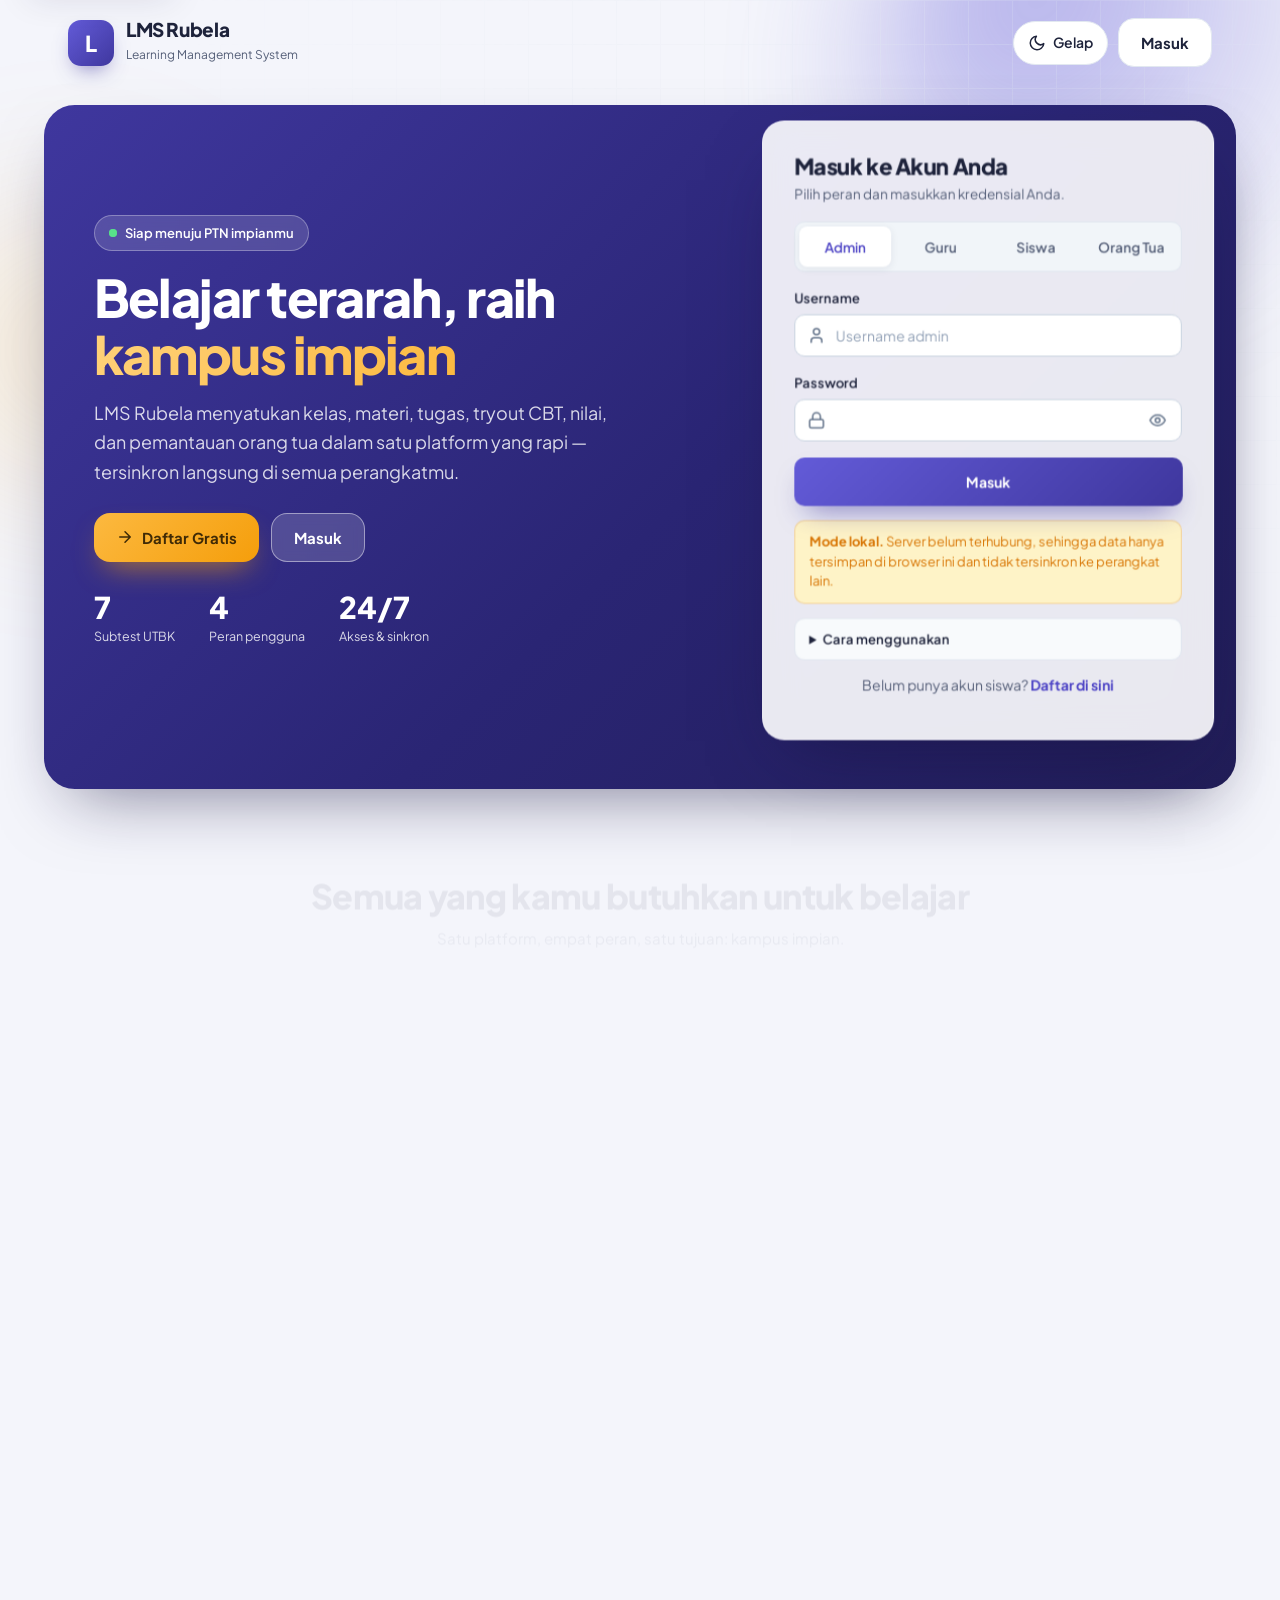
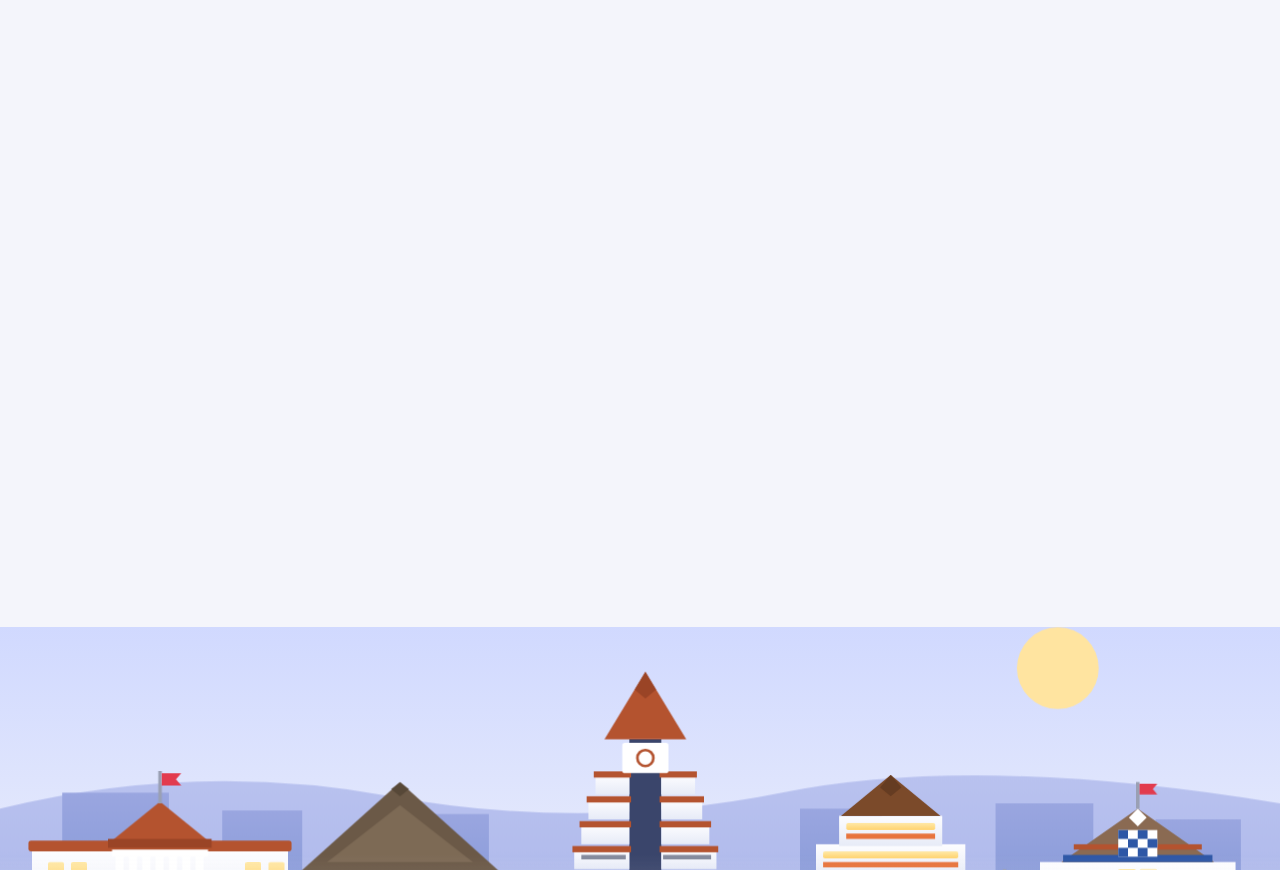
==== commit 3b13a984: "feat(tema): Tema Hari Besar Nasional — 13 tema manual (Tahun Baru, Imlek, Nyepi, Idulfitri, Hardikna" ====
--- a/index.html
+++ b/index.html
@@ -15,12 +15,21 @@
   <link rel="stylesheet" href="css/responsive.css" />
   <link rel="stylesheet" href="css/design-system.css" />
   <link rel="stylesheet" href="css/landing.css" />
-  <!-- Terapkan tema tersimpan sebelum paint pertama agar tidak berkedip -->
+  <link rel="stylesheet" href="css/holiday-themes.css" />
+  <!-- Terapkan tema tersimpan (terang/gelap + tema hari besar) sebelum paint pertama agar tidak berkedip -->
   <script>
     try {
       var _t = localStorage.getItem('lms_theme');
       if (!_t && window.matchMedia && window.matchMedia('(prefers-color-scheme: dark)').matches) _t = 'dark';
       document.documentElement.setAttribute('data-theme', _t === 'dark' ? 'dark' : 'light');
+    } catch (e) { /* noop */ }
+    try {
+      var _h = JSON.parse(localStorage.getItem('lms_holiday_cache') || 'null');
+      if (_h && _h.v === 1 && /^[a-z][a-z-]{1,23}$/.test(_h.id) && _h.vars) {
+        var _r = document.documentElement;
+        for (var _k in _h.vars) if (/^--hd-[a-z0-9-]+$/.test(_k)) _r.style.setProperty(_k, String(_h.vars[_k]));
+        _r.setAttribute('data-holiday', _h.id);
+      }
     } catch (e) { /* noop */ }
   </script>
 </head>
@@ -331,6 +340,7 @@
   <script src="js/auth.js"></script>
   <script src="js/effects.js"></script>
   <script src="js/branding.js"></script>
+  <script src="js/holiday-theme.js"></script>
   <script src="js/responsive.js"></script>
   <script src="js/loginquiz.js"></script>
   <script src="js/login.js"></script>
--- a/css/style.css
+++ b/css/style.css
@@ -5484,3 +5484,67 @@
   .qe-mx-table.as-cards td.actions .btn { width: auto; }
   .qe-mx-del-lbl { display: inline; }
 }
+
+/* ===== Chat AI (Asisten AI, AI Guru, pembahasan CBT) ===== */
+.ai-status.is-warn { background: var(--warning-bg); color: var(--warning); }
+.text-danger { color: var(--danger); }
+.aic-card { padding: 0; overflow: hidden; }
+.aic { display: grid; grid-template-columns: 250px minmax(0, 1fr); min-height: 520px; }
+.aic.is-single { grid-template-columns: minmax(0, 1fr); }
+.aic-side { border-right: 1px solid var(--gray-200); background: var(--gray-50); padding: 14px 12px; display: flex; flex-direction: column; gap: 10px; min-width: 0; }
+.aic-list { display: flex; flex-direction: column; gap: 4px; overflow-y: auto; max-height: 460px; }
+.aic-item { display: flex; align-items: stretch; border-radius: 10px; }
+.aic-item:hover { background: var(--surface); }
+.aic-item.is-on { background: var(--primary-light); }
+.aic-open { flex: 1; min-width: 0; text-align: left; border: 0; background: transparent; padding: 8px 10px; cursor: pointer; color: inherit; font: inherit; border-radius: 10px; }
+.aic-it { display: block; font-size: 13px; font-weight: 600; white-space: nowrap; overflow: hidden; text-overflow: ellipsis; }
+.aic-im { display: block; margin-top: 2px; font-size: 11px; }
+.aic-del { border: 0; background: transparent; color: var(--gray-500); cursor: pointer; padding: 0 10px; border-radius: 10px; min-width: 36px; }
+.aic-del:hover { color: var(--danger); }
+.aic-ttl { margin: auto 0 0; }
+.aic-main { display: flex; flex-direction: column; min-width: 0; padding: 14px 16px; gap: 10px; }
+.aic-head { display: flex; align-items: center; justify-content: space-between; gap: 10px; flex-wrap: wrap; }
+.aic-title { display: flex; align-items: center; gap: 10px; min-width: 0; }
+.aic-ic { width: 38px; height: 38px; border-radius: 12px; display: grid; place-items: center; font-size: 19px; background: var(--primary-light); flex: none; }
+.aic-sub { word-break: break-word; }
+.aic-tools { display: flex; gap: 8px; align-items: center; flex-wrap: wrap; }
+.aic-mode-sel { min-height: 36px; font-size: 13px; padding: 4px 8px; border-radius: 9px; }
+.aic-msgs { flex: 1; min-height: 280px; max-height: 58vh; overflow-y: auto; background: var(--gray-50); border-radius: 12px; padding: 14px; display: flex; flex-direction: column; gap: 10px; }
+.aic.is-compact .aic-msgs { max-height: 48vh; min-height: 220px; }
+.aic-b { display: flex; flex-direction: column; max-width: 88%; }
+.aic-b.is-user { align-self: flex-end; align-items: flex-end; }
+.aic-b.is-ai { align-self: flex-start; }
+.aic-bt { padding: 10px 14px; border-radius: 14px; font-size: 14px; line-height: 1.6; word-break: break-word; }
+.aic-b.is-user .aic-bt { background: var(--primary); color: #fff; border-bottom-right-radius: 4px; }
+.aic-b.is-ai .aic-bt { background: var(--surface); border: 1px solid var(--gray-200); border-bottom-left-radius: 4px; }
+.aic-b.is-intro .aic-bt { background: var(--primary-light); border-color: transparent; }
+.aic-b.is-err .aic-bt { padding: 0; border: 0; background: transparent; }
+.aic-b.is-err .alert { margin: 0; }
+.aic-bt .ai-answer table, .aic-bt table { border-collapse: collapse; }
+.aic-bm { display: flex; gap: 8px; align-items: center; flex-wrap: wrap; margin: 4px 4px 0; font-size: 11px; }
+.aic-copy { border: 0; background: transparent; color: var(--gray-500); cursor: pointer; font-size: 11px; padding: 2px 4px; }
+.aic-copy:hover { color: var(--primary); }
+.aic-sugs { display: flex; flex-wrap: wrap; gap: 6px; }
+.aic-sugs:empty { display: none; }
+.aic-chip { border: 1px solid var(--gray-200); background: var(--surface); color: var(--gray-700); border-radius: 999px; padding: 7px 12px; font: inherit; font-size: 12.5px; cursor: pointer; text-align: left; min-height: 36px; }
+.aic-chip:hover { border-color: var(--primary); color: var(--primary); }
+.aic-form { display: flex; gap: 8px; align-items: flex-end; }
+.aic-input { flex: 1; resize: none; min-height: 44px; max-height: 180px; padding: 11px 14px; border-radius: 12px; border: 1.5px solid var(--gray-300); background: var(--surface); color: inherit; font: inherit; font-size: 14px; line-height: 1.45; }
+.aic-input:focus { outline: none; border-color: var(--primary); box-shadow: 0 0 0 3px var(--ring, rgba(79,70,229,.18)); }
+.aic-send { min-height: 44px; flex: none; }
+.aic-foot { margin: 0; }
+.ex-ai-row { display: flex; align-items: center; gap: 10px; flex-wrap: wrap; margin-top: 10px; }
+#modalBody .aic-card { margin: -4px; }
+@media (max-width: 860px) {
+  .aic { grid-template-columns: minmax(0, 1fr); min-height: 0; }
+  .aic-side { border-right: 0; border-bottom: 1px solid var(--gray-200); }
+  .aic-list { flex-direction: row; overflow-x: auto; max-height: none; padding-bottom: 4px; }
+  .aic-item { flex: none; max-width: 220px; border: 1px solid var(--gray-200); background: var(--surface); }
+  .aic-ttl { margin: 0; }
+  .aic-msgs { max-height: 55vh; }
+  .aic-b { max-width: 96%; }
+}
+@media (max-width: 480px) {
+  .aic-main { padding: 12px 10px; }
+  .aic-send { padding-left: 12px; padding-right: 12px; }
+}
--- a/css/holiday-themes.css
+++ b/css/holiday-themes.css
@@ -0,0 +1,425 @@
+/* =========================================================================
+ * css/holiday-themes.css — Tema Hari Besar Nasional (js/holiday-theme.js)
+ * -------------------------------------------------------------------------
+ * Dimuat PALING AKHIR di index.html & dashboard.html. Semua aturan hanya
+ * berlaku saat <html data-holiday="…"> terpasang, sehingga tanpa tema
+ * tampilan bawaan tidak berubah sedikit pun.
+ *
+ * Variabel benih dipasang JS pada <html> (style inline):
+ *   --hd-1/2/3   warna utama/kedua/aksen   --hd-k1  warna utama mode gelap
+ *   --hd-h0/1/2  gradien hero              --hd-c0/c1/c2/--hd-cink  CTA
+ *   --hd-art, --hd-garland, --hd-pattern(-k), --hd-badge  gambar SVG
+ *   --hd-stripe  garis warna topbar/sidebar (opsional)
+ *   --hd-sky0/1, --hd-ksky0/1, --hd-ground0/1, --hd-kground0/1, --hd-orb,
+ *   --hd-korb, --hd-star, --hd-win0/1, --hd-flag  langit kampus halaman masuk
+ * Berkas ini memetakan benih itu ke token design system (terang & gelap).
+ *
+ *  1. Token dashboard     5. Kartu ucapan       9. Halaman admin
+ *  2. Komponen dashboard  6. Halaman masuk      10. Aksesibilitas & cetak
+ *  3. Hero sambutan       7. Pita ucapan
+ *  4. Partikel            8. Langit kampus
+ * ========================================================================= */
+
+/* ============================ 1. TOKEN DASHBOARD ============================ */
+html[data-holiday] {
+  --hd-1t: color-mix(in srgb, var(--hd-1) 9%, #ffffff);
+  --hd-1d: color-mix(in srgb, var(--hd-1) 80%, #000000);
+  --hd-kink: color-mix(in srgb, var(--hd-k1) 34%, #ffffff);
+  --hd-stripe-auto: linear-gradient(90deg, var(--hd-1), var(--hd-2) 55%, var(--hd-3));
+  --hd-hero: linear-gradient(125deg, var(--hd-h0) 0%, var(--hd-h1) 55%, var(--hd-h2) 118%);
+
+  --primary: var(--hd-1);
+  --primary-dark: var(--hd-1d);
+  --primary-light: var(--hd-1t);
+  --accent: var(--hd-2);
+  --brand-500: var(--hd-1);
+  --brand-600: var(--hd-1d);
+  --brand-50: var(--hd-1t);
+  --violet-500: var(--hd-2);
+  --pink-500: var(--hd-3);
+  --brand-grad: linear-gradient(135deg, var(--hd-1) 0%, var(--hd-2) 62%, var(--hd-3) 125%);
+  --brand-grad-soft: linear-gradient(135deg, color-mix(in srgb, var(--hd-1) 11%, transparent), color-mix(in srgb, var(--hd-3) 10%, transparent));
+  --ring: color-mix(in srgb, var(--hd-1) 18%, transparent);
+  --focus-ring: 0 0 0 3px var(--surface), 0 0 0 5px color-mix(in srgb, var(--hd-1) 55%, transparent);
+  --shadow-brand: 0 10px 24px -10px color-mix(in srgb, var(--hd-1) 60%, transparent);
+  --page-bg: color-mix(in srgb, var(--hd-1) 4%, #f6f7fb);
+}
+html[data-theme="dark"][data-holiday] {
+  --hd-1t: color-mix(in srgb, var(--hd-k1) 18%, transparent);
+  --hd-hero: linear-gradient(125deg, color-mix(in srgb, var(--hd-h0) 78%, #05070d) 0%,
+    color-mix(in srgb, var(--hd-h1) 74%, #05070d) 55%, color-mix(in srgb, var(--hd-h2) 70%, #05070d) 118%);
+
+  --primary: var(--hd-k1);
+  --primary-dark: var(--hd-kink);
+  --primary-light: color-mix(in srgb, var(--hd-k1) 22%, #121826);
+  --accent: color-mix(in srgb, var(--hd-2) 55%, #ffffff);
+  --brand-500: var(--hd-k1);
+  --brand-600: var(--hd-kink);
+  --brand-50: var(--hd-1t);
+  --brand-grad: linear-gradient(135deg, var(--hd-k1) 0%, var(--hd-2) 62%, var(--hd-3) 125%);
+  --ring: color-mix(in srgb, var(--hd-k1) 28%, transparent);
+  --focus-ring: 0 0 0 3px var(--surface), 0 0 0 5px color-mix(in srgb, var(--hd-k1) 72%, transparent);
+  --shadow-brand: 0 10px 24px -10px color-mix(in srgb, var(--hd-k1) 65%, transparent);
+  --page-bg: color-mix(in srgb, var(--hd-1) 7%, #0f1420);
+}
+
+/* ========================== 2. KOMPONEN DASHBOARD ========================== */
+html[data-holiday] ::selection { background: color-mix(in srgb, var(--brand-500) 24%, transparent); }
+
+/* Latar halaman: pola motif sangat samar (hanya di celah antar-kartu) */
+html[data-holiday] body.dash-body {
+  background-image: var(--hd-pattern);
+  background-size: 200px 200px;
+  background-attachment: fixed;
+}
+html[data-theme="dark"][data-holiday] body.dash-body { background-image: var(--hd-pattern-k); }
+
+/* Tombol utama: warna tema (menimpa warna indigo yang ditulis langsung) */
+html[data-holiday] .btn-primary { background: var(--brand-500); color: #fff; }
+html[data-holiday] .btn-primary:hover {
+  background: color-mix(in srgb, var(--brand-500) 86%, #000000); color: #fff;
+  box-shadow: 0 12px 26px -10px color-mix(in srgb, var(--brand-500) 70%, transparent);
+}
+html[data-theme="dark"][data-holiday] .btn-outline { color: var(--hd-kink); }
+html[data-holiday] .sec-head .sh-ic { border-color: color-mix(in srgb, var(--brand-500) 16%, transparent); }
+html[data-holiday] .class-chip.is-active { box-shadow: 0 10px 24px color-mix(in srgb, var(--primary) 32%, transparent); }
+html[data-holiday] .btn-secondary .ripple-dot,
+html[data-holiday] .btn .ripple-dot.dark,
+html[data-holiday] .ripple-host .ripple-dot.dark { background: color-mix(in srgb, var(--primary) 28%, transparent); }
+html[data-holiday] .course-banner:not(.v2):not(.v3):not(.v4) { background: linear-gradient(135deg, var(--hd-1), var(--hd-2)); }
+
+/* Navigasi aktif (sidebar, tab, navigasi bawah) */
+html[data-theme="dark"][data-holiday] .side-nav a.active { background: var(--hd-1t); color: var(--hd-kink); }
+html[data-theme="dark"][data-holiday] .tab-btn.active,
+html[data-theme="dark"][data-holiday] .subtab-btn.active { color: var(--hd-kink); }
+html[data-theme="dark"][data-holiday] .bottom-nav button.is-active { color: var(--hd-kink); }
+html[data-theme="dark"][data-holiday] .bottom-nav button.is-active .bn-ic { background: var(--hd-1t); }
+html[data-theme="dark"][data-holiday] .live-chip { background: var(--hd-1t); }
+
+/* Garis warna khas tema di tepi atas sidebar & tepi bawah topbar */
+html[data-holiday] .sidebar {
+  background-image: var(--hd-stripe, var(--hd-stripe-auto));
+  background-repeat: no-repeat;
+  background-size: 100% 4px;
+  background-position: top left;
+}
+html[data-holiday] .topbar {
+  background-image: var(--hd-stripe, var(--hd-stripe-auto));
+  background-repeat: no-repeat;
+  background-size: 100% 3px;
+  background-position: bottom left;
+}
+
+/* Lencana kecil bertema di sudut logo sidebar */
+html[data-holiday] .sidebar .brand-logo { position: relative; overflow: visible; }
+html[data-holiday] .sidebar .brand-logo::after {
+  content: ""; position: absolute; right: -7px; bottom: -7px; width: 22px; height: 22px; border-radius: 50%;
+  background: var(--surface) var(--hd-badge) center / 16px 16px no-repeat;
+  border: 1.5px solid var(--surface); box-shadow: 0 2px 6px rgba(15, 23, 42, .22); pointer-events: none;
+}
+
+/* ============================ 3. HERO SAMBUTAN ============================ */
+html[data-holiday] .welcome-hero:not(.bd-hero):not(.hub-hero) {
+  background: var(--hd-hero);
+  box-shadow: 0 22px 48px -20px color-mix(in srgb, var(--hd-h1) 62%, transparent);
+  padding-top: calc(clamp(20px, 3.2vw, 34px) + 18px);
+}
+/* Untaian (garland) di tepi atas */
+html[data-holiday] .welcome-hero:not(.bd-hero):not(.hub-hero)::before {
+  content: ""; position: absolute; left: 0; right: 0; top: 0; height: 34px; z-index: 1; pointer-events: none;
+  background: var(--hd-garland) 0 0 / auto 34px repeat-x;
+}
+/* Ilustrasi khas hari besar di sisi kanan */
+html[data-holiday] .welcome-hero:not(.bd-hero):not(.hub-hero)::after {
+  content: ""; position: absolute; inset: 0; z-index: 1; pointer-events: none;
+  background: var(--hd-art) right 2.5% bottom 0 / auto 90% no-repeat;
+}
+html[data-holiday] .welcome-hero:not(.bd-hero):not(.hub-hero) .blob.b2 { background: var(--hd-3); }
+html[data-holiday] .welcome-hero:not(.bd-hero):not(.hub-hero) .blob.b3 { background: var(--hd-2); }
+/* Layar sempit: ilustrasi diperkecil & dibuat samar agar teks tetap terbaca */
+@media (max-width: 760px) {
+  html[data-holiday] .welcome-hero:not(.bd-hero):not(.hub-hero)::after { opacity: .26; background-size: auto 74%; background-position: right -12px bottom 0; }
+}
+
+/* =============================== 4. PARTIKEL =============================== */
+.hd-fx { position: absolute; inset: 0; overflow: hidden; pointer-events: none; z-index: 1; contain: layout paint style; --fall: 320px; }
+.hd-p {
+  position: absolute; left: var(--x); top: calc(var(--s) * -1.6);
+  width: var(--s); height: var(--s); margin-left: calc(var(--s) / -2);
+  background: center / contain no-repeat; opacity: 0; will-change: transform, opacity;
+  animation: hdFall var(--d) linear var(--dl) infinite;
+}
+.hd-p.s0 { background-image: var(--hd-s0); }
+.hd-p.s1 { background-image: var(--hd-s1, var(--hd-s0)); }
+.hd-p.s2 { background-image: var(--hd-s2, var(--hd-s0)); }
+.hd-p.s3 { background-image: var(--hd-s3, var(--hd-s0)); }
+.hd-fx--rise .hd-p { top: auto; bottom: calc(var(--s) * -1.6); animation-name: hdRise; }
+.hd-fx--twinkle .hd-p, .hd-fx--burst .hd-p { top: var(--y); margin-top: calc(var(--s) / -2); }
+.hd-fx--twinkle .hd-p { animation-name: hdTwinkle; animation-timing-function: ease-in-out; }
+.hd-fx--burst .hd-p { animation-name: hdBurst; animation-timing-function: ease-out; }
+@keyframes hdFall {
+  0% { opacity: 0; transform: translate3d(0, 0, 0) rotate(0deg); }
+  8% { opacity: var(--o); }
+  88% { opacity: var(--o); }
+  100% { opacity: 0; transform: translate3d(var(--dr), var(--fall), 0) rotate(var(--rot)); }
+}
+@keyframes hdRise {
+  0% { opacity: 0; transform: translate3d(0, 0, 0); }
+  10% { opacity: var(--o); }
+  85% { opacity: var(--o); }
+  100% { opacity: 0; transform: translate3d(var(--dr), calc(var(--fall) * -1), 0); }
+}
+@keyframes hdTwinkle {
+  0%, 100% { opacity: calc(var(--o) * .2); transform: scale(.55); }
+  50% { opacity: var(--o); transform: scale(1); }
+}
+@keyframes hdBurst {
+  0% { opacity: 0; transform: scale(.15); }
+  6% { opacity: 1; }
+  28% { opacity: .95; transform: scale(1); }
+  44% { opacity: 0; transform: scale(1.08); }
+  100% { opacity: 0; transform: scale(1.08); }
+}
+
+/* ============================ 5. KARTU UCAPAN ============================ */
+.hd-greet {
+  position: relative; overflow: hidden; display: flex; align-items: flex-start; gap: 16px;
+  margin: 0 0 var(--sp-4, 16px); padding: 16px 18px; border-radius: var(--r-lg, 18px);
+  border: 1px solid color-mix(in srgb, var(--hd-1, #4f46e5) 22%, var(--border, #e2e8f0));
+  background:
+    var(--hd-pattern, none) 0 0 / 120px 120px,
+    linear-gradient(120deg, color-mix(in srgb, var(--hd-1, #4f46e5) 9%, var(--surface, #fff)), color-mix(in srgb, var(--hd-3, #ec4899) 10%, var(--surface, #fff)));
+  box-shadow: var(--shadow-sm);
+  animation: popIn .45s var(--ease) both;
+}
+html[data-theme="dark"] .hd-greet { background: var(--hd-pattern-k, none) 0 0 / 120px 120px,
+  linear-gradient(120deg, color-mix(in srgb, var(--hd-k1, #6366f1) 16%, var(--surface)), color-mix(in srgb, var(--hd-3, #ec4899) 10%, var(--surface))); }
+.hd-greet-ic {
+  flex: 0 0 64px; width: 64px; height: 64px; border-radius: 18px; display: grid; place-items: center;
+  background: var(--hd-hero, var(--brand-grad)); box-shadow: 0 10px 22px -12px color-mix(in srgb, var(--hd-h1, #4f46e5) 70%, transparent);
+}
+.hd-greet-ic img { display: block; width: 46px; height: 46px; filter: drop-shadow(0 2px 3px rgba(0, 0, 0, .25)); }
+.hd-greet-body { min-width: 0; flex: 1; }
+.hd-greet-eyebrow { font-size: 11px; font-weight: 800; letter-spacing: .08em; text-transform: uppercase; color: var(--brand-600); }
+.hd-greet h3 { margin: 3px 0 4px; font-size: var(--fs-lg, 17px); font-weight: 800; letter-spacing: -.02em; color: var(--gray-900); }
+.hd-greet p { margin: 0; font-size: var(--fs-sm, 13px); line-height: 1.55; color: var(--gray-600); }
+.hd-chips { list-style: none; display: flex; flex-wrap: wrap; gap: 6px; margin: 10px 0 0; padding: 0; }
+.hd-chips li {
+  font-size: 11.5px; font-weight: 600; line-height: 1.35; padding: 4px 10px; border-radius: 999px; color: var(--gray-700);
+  background: color-mix(in srgb, var(--hd-1, #4f46e5) 9%, var(--surface)); border: 1px solid color-mix(in srgb, var(--hd-1, #4f46e5) 18%, transparent);
+}
+.hd-greet-actions { display: flex; align-items: center; gap: 4px; margin-left: auto; flex: 0 0 auto; }
+.hd-greet-actions .btn { white-space: nowrap; }
+@media (max-width: 640px) {
+  .hd-greet { flex-wrap: wrap; padding: 14px; gap: 12px; }
+  .hd-greet-ic { flex-basis: 52px; width: 52px; height: 52px; border-radius: 14px; }
+  .hd-greet-ic img { width: 38px; height: 38px; }
+  .hd-greet-body { flex-basis: calc(100% - 64px - 48px); }
+  .hd-greet-actions { position: absolute; top: 8px; right: 8px; }
+  .hd-greet-actions .btn { display: none; }
+}
+
+/* ============================ 6. HALAMAN MASUK ============================ */
+html[data-holiday] body.lp-body {
+  --lp-50: color-mix(in srgb, var(--hd-1) 7%, #ffffff);
+  --lp-100: color-mix(in srgb, var(--hd-1) 13%, #ffffff);
+  --lp-200: color-mix(in srgb, var(--hd-1) 25%, #ffffff);
+  --lp-300: color-mix(in srgb, var(--hd-1) 45%, #ffffff);
+  --lp-400: color-mix(in srgb, var(--hd-1) 72%, #ffffff);
+  --lp-500: var(--hd-1);
+  --lp-600: color-mix(in srgb, var(--hd-1) 86%, #000000);
+  --lp-700: color-mix(in srgb, var(--hd-1) 72%, #000000);
+  --lp-800: color-mix(in srgb, var(--hd-1) 58%, #000000);
+  --lp-900: color-mix(in srgb, var(--hd-1) 45%, #000000);
+  --lp-amber-300: var(--hd-c0, #ffd27a);
+  --lp-amber-400: var(--hd-c1, #fcb940);
+  --lp-amber-500: var(--hd-c2, #f59e0b);
+  --lp-amber-ink: var(--hd-cink, #3f2a06);
+  --lp-hero-0: var(--hd-h0);
+  --lp-hero-1: var(--hd-h1);
+  --lp-hero-2: var(--hd-h2);
+  --lp-page-bg: color-mix(in srgb, var(--hd-1) 4%, #f4f5fb);
+  background-image: var(--hd-pattern);
+  background-size: 200px 200px;
+  background-attachment: fixed;
+}
+html[data-theme="dark"][data-holiday] body.lp-body {
+  --lp-500: var(--hd-k1);
+  --lp-600: color-mix(in srgb, var(--hd-k1) 86%, #000000);
+  --lp-700: color-mix(in srgb, var(--hd-k1) 72%, #000000);
+  --lp-hero-0: color-mix(in srgb, var(--hd-h0) 62%, #070814);
+  --lp-hero-1: color-mix(in srgb, var(--hd-h1) 58%, #070814);
+  --lp-hero-2: color-mix(in srgb, var(--hd-h2) 55%, #070814);
+  --lp-page-bg: color-mix(in srgb, var(--hd-1) 6%, #0d1020);
+  background-image: var(--hd-pattern-k);
+}
+html[data-holiday] body.lp-body .lp-hero { padding-top: calc(clamp(16px, 3vw, 40px) + 22px); }
+/* Panel hero: untaian di tepi atas + gradien tema */
+html[data-holiday] body.lp-body .lp-hero::before {
+  background:
+    var(--hd-garland) 0 0 / auto 32px repeat-x,
+    linear-gradient(135deg, var(--lp-hero-0), var(--lp-hero-1) 55%, var(--lp-hero-2));
+}
+/* Ilustrasi di panel hero. Desktop: diletakkan tepat di kiri kartu login
+ * (offset = selisih padding hero & inset panel + lebar kartu 448px + jarak),
+ * di area kosong di bawah paragraf pembuka, sehingga tidak tertutup kartu. */
+html[data-holiday] body.lp-body .lp-hero::after {
+  content: ""; position: absolute; z-index: -1; pointer-events: none;
+  inset: clamp(8px, 1.6vw, 20px) clamp(8px, 2vw, 24px) 0;
+  border-radius: clamp(20px, 2.4vw, 34px);
+  background: var(--hd-art) right calc(clamp(16px, 4vw, 48px) - clamp(8px, 2vw, 24px) + 460px) bottom 0 / auto 220px no-repeat;
+}
+/* Laptop kecil: kolom lebih sempit, ilustrasi dibuat samar di belakang teks */
+@media (min-width: 921px) and (max-width: 1279px) {
+  html[data-holiday] body.lp-body .lp-hero::after { background-size: auto 200px; opacity: .3; }
+}
+/* Tablet & ponsel (kartu login di bawah teks): kecil & samar di pojok kanan atas */
+@media (max-width: 920px) {
+  html[data-holiday] body.lp-body .lp-hero::after { background-size: auto 150px; background-position: right 8px top 36px; opacity: .3; }
+}
+html[data-holiday] body.lp-body .lp-btn-primary { box-shadow: 0 14px 30px -12px color-mix(in srgb, var(--lp-amber-500) 75%, transparent); }
+html[data-holiday] body.lp-body .lp-btn-primary:hover { box-shadow: 0 18px 38px -12px color-mix(in srgb, var(--lp-amber-500) 85%, transparent); }
+html[data-holiday] body.lp-body .lp-logo .lp-mark,
+html[data-holiday] body.lp-body .lp-authcard .btn-primary { box-shadow: 0 12px 26px -12px color-mix(in srgb, var(--lp-700) 75%, transparent); }
+html[data-holiday] body.lp-body .lp-authcard .btn-primary { background: linear-gradient(135deg, var(--lp-500), var(--lp-700)); }
+html[data-holiday] body.lp-body .lp-authcard .lp-field input:focus { box-shadow: 0 0 0 4px color-mix(in srgb, var(--lp-500) 18%, transparent); }
+html[data-holiday] body.lp-body .lp-feat .ic.c1 { background: linear-gradient(135deg, var(--lp-500), var(--lp-400)); }
+/* Partikel di dalam panel hero: di atas gradien, di belakang teks & kartu login */
+.hd-fx.hd-fx-lp { inset: clamp(8px, 1.6vw, 20px) clamp(8px, 2vw, 24px) 0; border-radius: clamp(20px, 2.4vw, 34px); z-index: -1; }
+
+/* ============================= 7. PITA UCAPAN ============================= */
+.hd-ribbon {
+  position: relative; z-index: 6; display: flex; align-items: center; justify-content: center; gap: 10px;
+  padding: 9px 52px 9px 16px; background: var(--hd-hero); color: #fff; font-size: 13.5px; line-height: 1.4; text-align: left;
+  box-shadow: 0 6px 18px -12px rgba(0, 0, 0, .55);
+}
+.hd-ribbon-ic { flex: 0 0 auto; display: grid; place-items: center; width: 30px; height: 30px; border-radius: 50%; background: rgba(255, 255, 255, .16); }
+.hd-ribbon-ic img { display: block; width: 22px; height: 22px; }
+.hd-ribbon-txt { min-width: 0; }
+.hd-ribbon-txt b { font-weight: 800; }
+.hd-ribbon-sub { opacity: .9; }
+.hd-ribbon .hd-x {
+  position: absolute; right: 10px; top: 50%; transform: translateY(-50%);
+  width: 32px; height: 32px; border-radius: 50%; border: 0; cursor: pointer;
+  background: rgba(255, 255, 255, .16); color: #fff; font-size: 20px; line-height: 1; display: grid; place-items: center;
+}
+.hd-ribbon .hd-x:hover { background: rgba(255, 255, 255, .28); }
+.hd-ribbon .hd-x:focus-visible { outline: 2px solid #fff; outline-offset: 2px; }
+@media (max-width: 640px) {
+  .hd-ribbon { justify-content: flex-start; font-size: 13px; padding-left: 12px; }
+  .hd-ribbon-sub { display: none; }
+}
+
+/* ============================= 8. LANGIT KAMPUS ============================= */
+html[data-holiday] body.lp-body {
+  --cs-sky-0: var(--hd-sky0, color-mix(in srgb, var(--hd-1) 18%, #dfe4ff));
+  --cs-sky-1: var(--hd-sky1, #f1f3fb);
+  --cs-haze: var(--lp-page-bg);
+  --cs-far-0: color-mix(in srgb, var(--hd-1) 20%, #c3c9e6);
+  --cs-far-1: color-mix(in srgb, var(--hd-1) 22%, #b3bbe0);
+  --cs-mid-0: color-mix(in srgb, var(--hd-1) 26%, #a3add9);
+  --cs-mid-1: color-mix(in srgb, var(--hd-1) 28%, #919fd2);
+  --cs-ground-0: var(--hd-ground0, #6fae6a);
+  --cs-ground-1: var(--hd-ground1, #4f9a55);
+  --cs-orb: var(--hd-orb, #ffe4a0);
+  --cs-star-op: var(--hd-star, 0);
+  --cs-win-0: var(--hd-win0, #ffe9a8);
+  --cs-win-1: var(--hd-win1, #ffd36e);
+  --cs-flag-r: var(--hd-flag, #e23b4e);
+}
+html[data-theme="dark"][data-holiday] body.lp-body {
+  --cs-sky-0: var(--hd-ksky0, color-mix(in srgb, var(--hd-1) 18%, #0f1430));
+  --cs-sky-1: var(--hd-ksky1, color-mix(in srgb, var(--hd-1) 14%, #1b2142));
+  --cs-haze: var(--lp-page-bg);
+  --cs-far-0: color-mix(in srgb, var(--hd-1) 16%, #141a3a);
+  --cs-far-1: color-mix(in srgb, var(--hd-1) 16%, #1a2046);
+  --cs-mid-0: color-mix(in srgb, var(--hd-1) 18%, #1d2550);
+  --cs-mid-1: color-mix(in srgb, var(--hd-1) 18%, #242d61);
+  --cs-ground-0: var(--hd-kground0, #1f3a2e);
+  --cs-ground-1: var(--hd-kground1, #24493a);
+  --cs-orb: var(--hd-korb, #e9edff);
+  --cs-star-op: 1;
+  --cs-win-0: var(--hd-win0, #fff2bf);
+  --cs-win-1: var(--hd-win1, #ffd874);
+}
+
+/* ============================= 9. HALAMAN ADMIN ============================= */
+.hd-previewbar {
+  position: sticky; top: calc(var(--topbar-h, 64px) + 8px); z-index: 7;
+  display: flex; align-items: center; justify-content: space-between; flex-wrap: wrap; gap: 10px;
+  margin: 0 0 16px; padding: 10px 12px 10px 16px; border-radius: var(--r-md, 14px);
+  background: var(--surface); border: 1.5px dashed var(--brand-500); box-shadow: var(--shadow);
+  font-size: var(--fs-sm, 13px); color: var(--gray-700);
+}
+.hd-alert { display: flex; align-items: center; justify-content: space-between; flex-wrap: wrap; gap: 10px; }
+.hd-note { margin: -4px 2px 16px; }
+.hd-status-row { display: flex; align-items: center; gap: 14px; flex-wrap: wrap; }
+.hd-mini {
+  flex: 0 0 64px; width: 64px; height: 64px; border-radius: 18px; display: grid; place-items: center; overflow: hidden;
+  background: linear-gradient(125deg, var(--pv0, #4f46e5), var(--pv1, #6d28d9) 55%, var(--pv2, #0ea5e9));
+}
+.hd-mini img { width: 40px; height: 40px; display: block; }
+.hd-mini-def { color: #fff; font-size: 26px; font-weight: 900; }
+.hd-status-info { min-width: 0; flex: 1; }
+.hd-status-info strong { font-size: var(--fs-md, 15px); }
+.hd-status-actions { margin-top: 10px; flex-wrap: wrap; }
+.hd-opts { margin-top: 16px; padding-top: 14px; border-top: 1px solid var(--border); }
+.hd-opts .check-row { align-items: flex-start; line-height: 1.45; }
+.hd-opts .check-row input { margin-top: 1px; }
+.hd-opts p { margin: 4px 0 0; }
+
+.hd-grid { display: grid; grid-template-columns: repeat(auto-fill, minmax(min(100%, 270px), 1fr)); gap: 16px; }
+.hd-card {
+  display: flex; flex-direction: column; overflow: hidden; border-radius: var(--r-lg, 18px);
+  border: 1px solid var(--border); background: var(--surface); box-shadow: var(--shadow-xs);
+  transition: transform var(--t-fast) ease, box-shadow var(--t-fast) ease, border-color var(--t-fast) ease;
+}
+.hd-card:hover { transform: translateY(-2px); box-shadow: var(--shadow); }
+.hd-card.is-active { border-color: var(--brand-500); box-shadow: 0 0 0 2px color-mix(in srgb, var(--brand-500) 40%, transparent), var(--shadow); }
+.hd-card.is-preview { border-style: dashed; border-color: var(--brand-500); }
+.hd-card-prev {
+  position: relative; height: 128px; overflow: hidden;
+  background: linear-gradient(125deg, var(--pv0), var(--pv1) 55%, var(--pv2) 118%);
+}
+.hd-card-prev::before {
+  content: ""; position: absolute; left: 0; right: 0; top: 0; height: 26px; pointer-events: none;
+  background: var(--pv-garland) 0 0 / auto 26px repeat-x;
+}
+.hd-card-prev::after {
+  content: ""; position: absolute; inset: 0; pointer-events: none;
+  background: var(--pv-art) right 6px bottom 0 / auto 94% no-repeat;
+}
+.hd-card-ic {
+  position: absolute; left: 12px; bottom: 12px; z-index: 1; width: 46px; height: 46px; border-radius: 14px;
+  display: grid; place-items: center; background: rgba(255, 255, 255, .92); box-shadow: 0 6px 16px -8px rgba(0, 0, 0, .45);
+}
+.hd-card-ic img { width: 34px; height: 34px; display: block; }
+.hd-tag {
+  position: absolute; top: 30px; left: 12px; z-index: 1; padding: 3px 10px; border-radius: 999px;
+  font-size: 11px; font-weight: 800; letter-spacing: .02em; background: #fff; color: #15803d; box-shadow: 0 4px 10px -6px rgba(0, 0, 0, .5);
+}
+.hd-tag.is-prev { color: var(--gray-700); }
+.hd-card-body { display: flex; flex-direction: column; gap: 6px; padding: 14px 16px 16px; flex: 1; }
+.hd-card-body h4 { margin: 0; font-size: var(--fs-md, 15px); }
+.hd-card-date { font-size: 12px; font-weight: 600; color: var(--brand-600); }
+html[data-theme="dark"] .hd-card-date { color: var(--primary-dark); }
+.hd-card-body > p { margin: 0; line-height: 1.5; }
+.hd-elems { list-style: none; display: flex; flex-wrap: wrap; gap: 5px; margin: 2px 0 0; padding: 0; }
+.hd-elems li { font-size: 11px; font-weight: 600; padding: 3px 8px; border-radius: 999px; background: var(--gray-100); color: var(--gray-700); }
+.hd-card-actions { display: flex; flex-wrap: wrap; gap: 6px; margin-top: auto; padding-top: 10px; }
+.hd-dot { display: inline-block; width: 7px; height: 7px; margin-left: 4px; border-radius: 50%; background: var(--brand-500); vertical-align: middle; }
+
+/* ======================== 10. AKSESIBILITAS & CETAK ======================== */
+body.exam-mode .hd-fx { display: none !important; }
+@media (prefers-reduced-motion: reduce) {
+  .hd-fx { display: none !important; }
+  .hd-greet { animation: none; }
+}
+@media (forced-colors: active) {
+  .hd-fx, html[data-holiday] .welcome-hero::before, html[data-holiday] .welcome-hero::after,
+  html[data-holiday] body.lp-body .lp-hero::after { display: none !important; }
+}
+@media print {
+  .hd-fx, .hd-ribbon, .hd-greet-actions, .hd-previewbar { display: none !important; }
+  html[data-holiday] body.dash-body, html[data-holiday] body.lp-body { background-image: none; }
+}
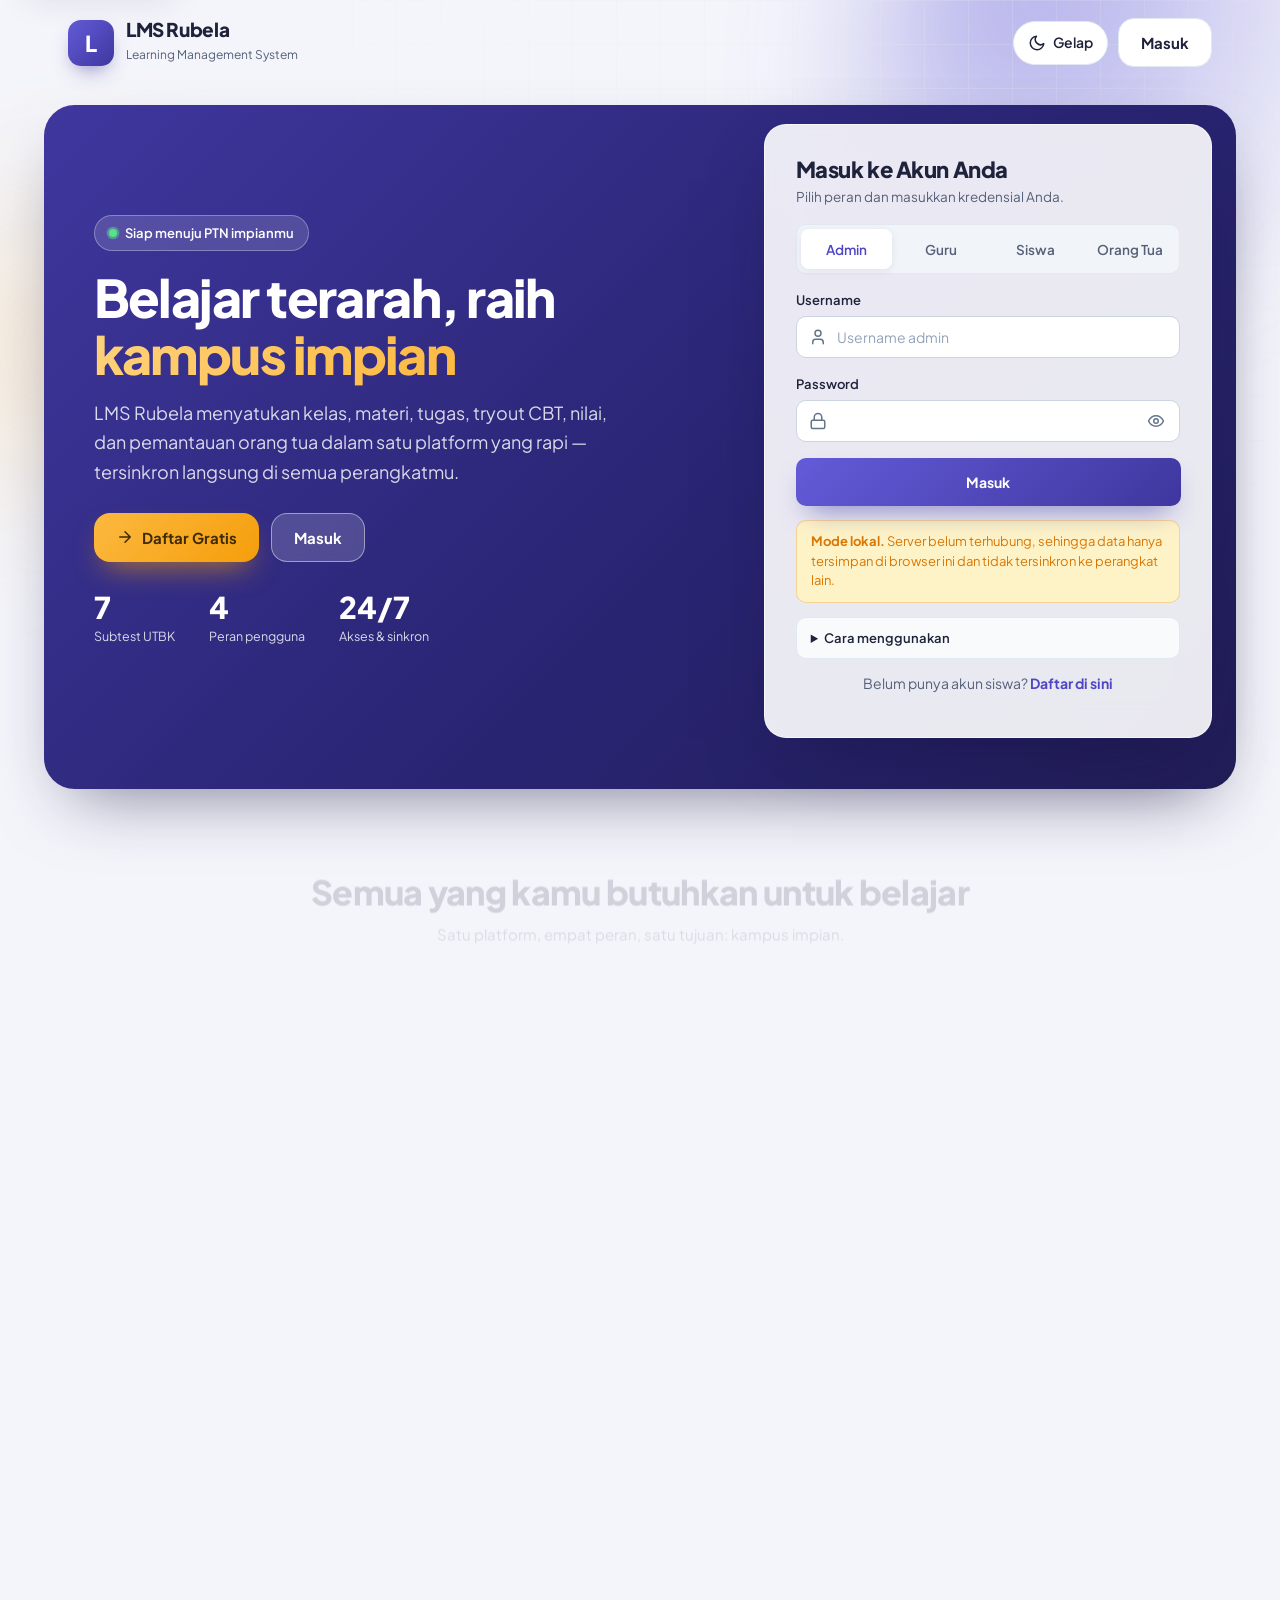
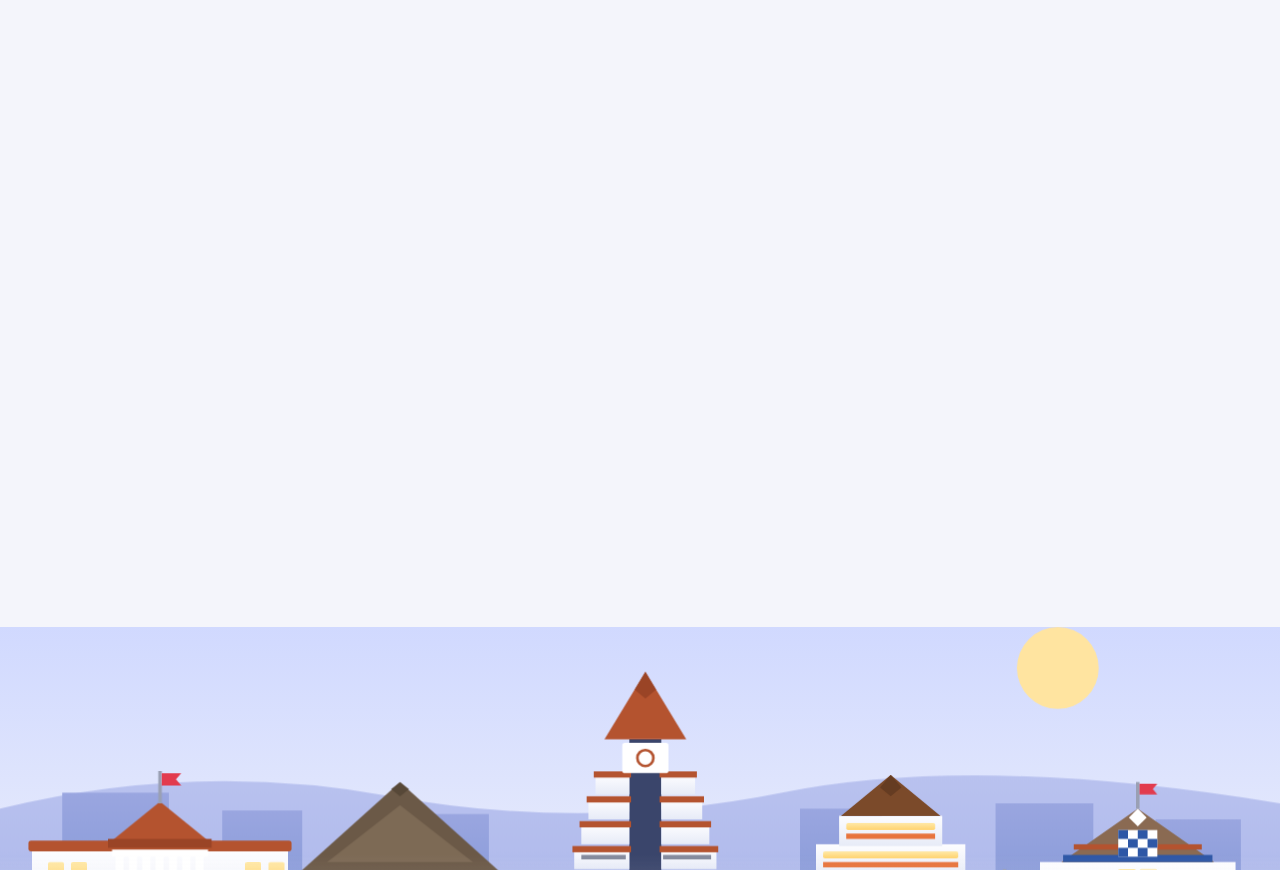
==== commit 581e731a: "feat: Poin Manual CBT (per soal/per paket, minus, nilai esai) + Notifikasi Perangkat (Web Push RFC 8" ====
--- a/index.html
+++ b/index.html
@@ -6,6 +6,11 @@
   <title data-page="Masuk">LMS Rubela - Belajar Menuju Kampus Impian</title>
   <meta name="description" content="LMS Rubela — platform belajar bimbel UTBK: kelas, tugas, CBT/tryout, nilai, dan pemantauan orang tua. Masuk untuk mulai." />
   <meta name="theme-color" content="#4338ca" />
+  <link rel="manifest" href="manifest.webmanifest" />
+  <link rel="apple-touch-icon" href="assets/icons/apple-touch-icon.png" />
+  <meta name="apple-mobile-web-app-capable" content="yes" />
+  <meta name="mobile-web-app-capable" content="yes" />
+  <meta name="apple-mobile-web-app-title" content="Rubela" />
   <!-- Preload font utama agar teks hero tampil cepat (LCP) -->
   <link rel="preconnect" href="https://fonts.googleapis.com" />
   <link rel="preconnect" href="https://fonts.gstatic.com" crossorigin />
--- a/css/style.css
+++ b/css/style.css
@@ -5548,3 +5548,53 @@
   .aic-main { padding: 12px 10px; }
   .aic-send { padding-left: 12px; padding-right: 12px; }
 }
+
+/* =====================================================================
+ * SISTEM PENILAIAN: Poin Manual (js/scoring.js + wizard CBT)
+ * ===================================================================*/
+.wz-pts-opts { margin-top: 16px; padding-top: 14px; border-top: 1px dashed var(--border, var(--gray-200)); }
+.wz-sub-label { display: block; font-size: 13px; font-weight: 700; margin-bottom: 8px; color: var(--gray-700); }
+.wz-pts-total { font-size: 13px; color: var(--gray-600); white-space: nowrap; }
+.wz-pts-total strong { font-size: 18px; color: var(--primary); }
+.wz-pts-bulk { display: flex; flex-wrap: wrap; align-items: center; gap: 8px; margin: 0 0 12px; padding: 10px 12px;
+  border-radius: 12px; background: var(--gray-50); border: 1px solid var(--border, var(--gray-200)); }
+.wz-pts-bulk input { width: 96px; min-height: 34px; padding: 4px 10px; border: 1px solid var(--gray-300); border-radius: 8px;
+  background: var(--surface); color: var(--gray-900); }
+.wz-pts-table td { vertical-align: middle; }
+.wz-pts-sec td { background: var(--gray-50); font-size: 13px; }
+.wz-pts-q { max-width: 420px; font-size: 13px; line-height: 1.45; color: var(--gray-700); }
+.wz-pts-in { width: 96px; min-height: 34px; padding: 4px 10px; border: 1px solid var(--gray-300); border-radius: 8px;
+  background: var(--surface); color: var(--gray-900); font-weight: 700; }
+.wz-pts-in:focus, .wz-pts-bulk input:focus { outline: none; border-color: var(--primary); box-shadow: 0 0 0 3px var(--ring); }
+.pts-score strong { color: var(--primary); }
+.ess-item { padding: 14px; margin-bottom: 12px; border: 1px solid var(--border, var(--gray-200)); border-radius: 14px; background: var(--surface); }
+.ess-q { display: flex; gap: 10px; align-items: flex-start; margin-bottom: 8px; }
+.ess-ans { margin: 8px 0; padding: 10px 12px; border-radius: 10px; background: var(--gray-50); white-space: pre-wrap;
+  font-size: 13.5px; line-height: 1.55; color: var(--gray-800); max-height: 260px; overflow: auto; }
+.ess-grade { display: flex; align-items: center; gap: 8px; flex-wrap: wrap; }
+.ess-grade label { margin: 0; font-weight: 700; }
+.ess-grade input { width: 110px; }
+
+/* =====================================================================
+ * NOTIFIKASI PERANGKAT (js/push.js)
+ * ===================================================================*/
+.push-prompt {
+  /* Di bawah workspace layar penuh (CBT 120, editor soal 140) agar tidak menutupi tombolnya. */
+  position: fixed; z-index: 110; right: 16px; bottom: calc(16px + var(--bottom-nav-h, 0px) + var(--sa-b, 0px));
+  display: flex; align-items: center; gap: 12px; max-width: min(520px, calc(100vw - 32px));
+  padding: 14px 16px; border-radius: 16px; background: var(--surface); color: var(--gray-800);
+  border: 1px solid var(--border, var(--gray-200)); box-shadow: var(--shadow-lg);
+  animation: popIn .35s var(--ease) both;
+}
+.push-prompt .pp-ic { font-size: 26px; flex: 0 0 auto; }
+body:has(.cbt-workspace) .push-prompt, body:has(.qe-workspace) .push-prompt, body.exam-mode .push-prompt { display: none; }
+.push-prompt .pp-body { display: flex; flex-direction: column; gap: 2px; min-width: 0; font-size: 13px; line-height: 1.45; }
+.push-prompt .pp-body strong { font-size: 14px; color: var(--gray-900); }
+.push-prompt .pp-act { display: flex; flex-direction: column; gap: 6px; flex: 0 0 auto; }
+@media (max-width: 560px) { .push-prompt { left: 10px; right: 10px; max-width: none; flex-wrap: wrap; } .push-prompt .pp-act { flex-direction: row; width: 100%; } }
+.push-status { list-style: none; margin: 0 0 12px; padding: 0; display: grid; gap: 8px; }
+.push-status li { display: flex; gap: 10px; align-items: flex-start; font-size: 13.5px; line-height: 1.5; color: var(--gray-700); }
+.push-actions { flex-wrap: wrap; }
+.push-admin { margin-top: 14px; padding-top: 12px; border-top: 1px solid var(--border, var(--gray-200)); }
+.push-roles { display: flex; flex-wrap: wrap; gap: 4px 18px; margin: 6px 0 4px 26px; }
+.push-roles .check-row { margin-bottom: 4px; }
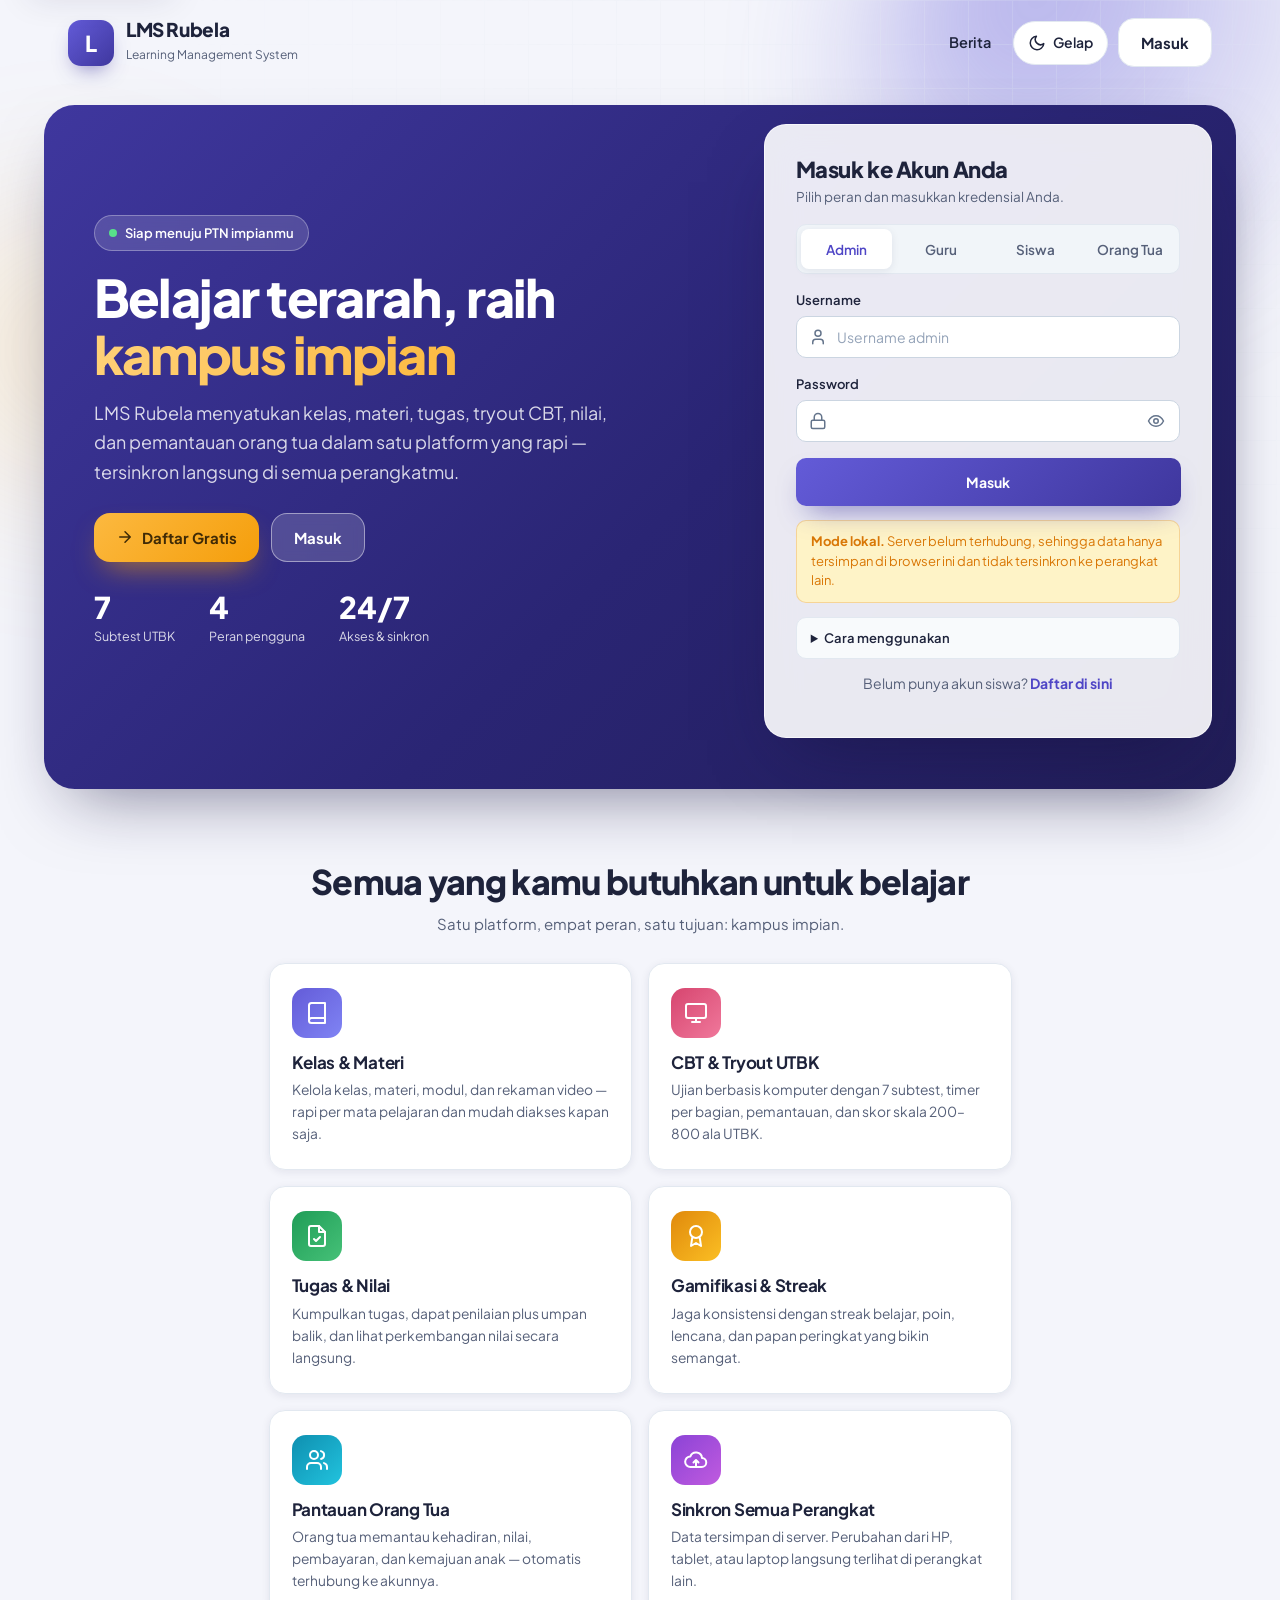
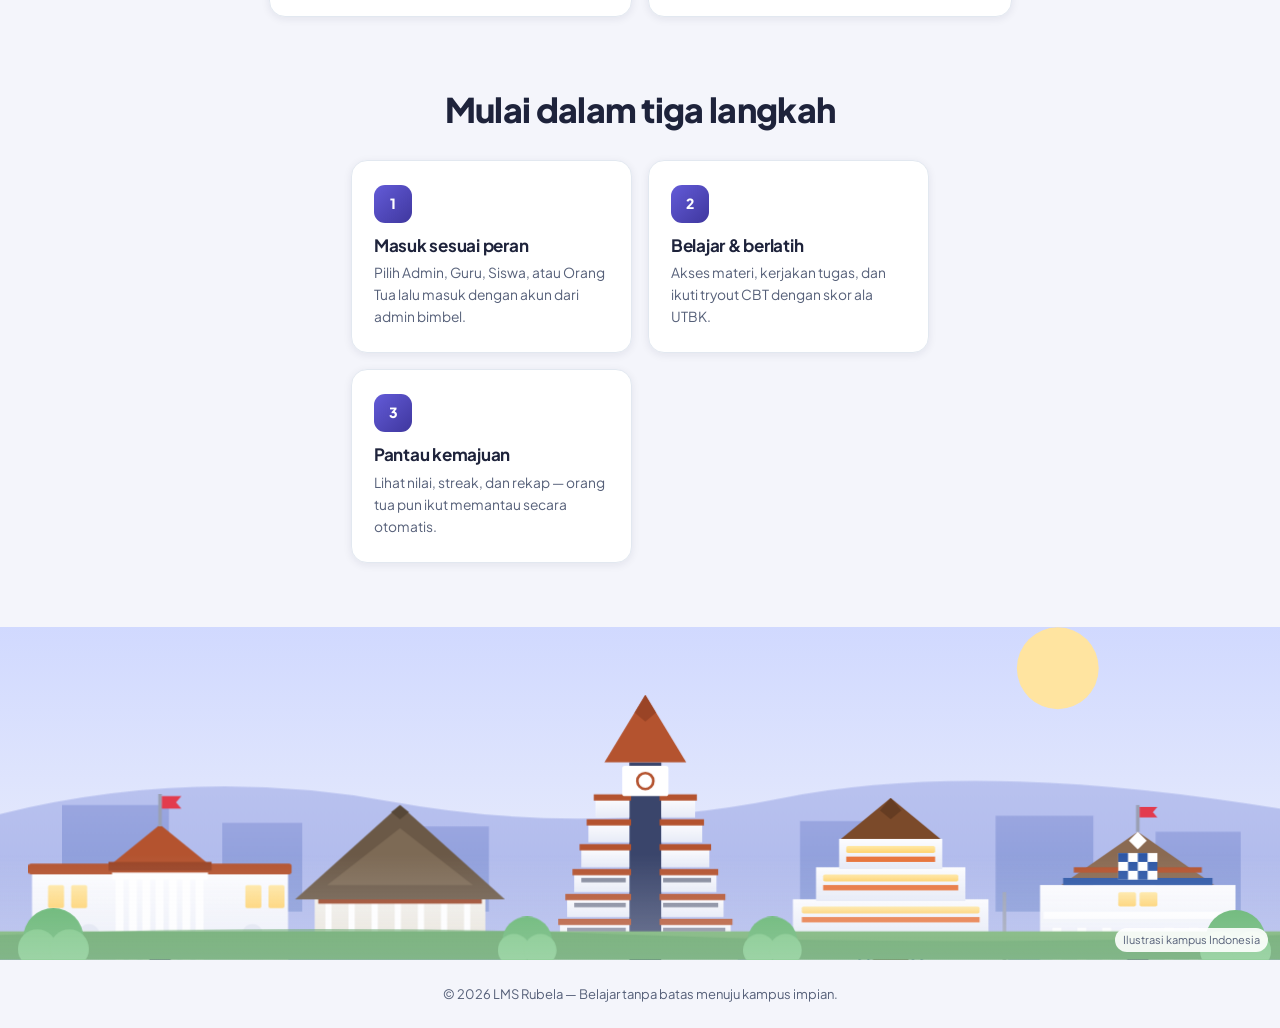
==== commit 3a062167: "feat(news): halaman Berita publik (beranda + berita.html: kategori, pencarian, artikel, berita terka" ====
--- a/index.html
+++ b/index.html
@@ -20,6 +20,7 @@
   <link rel="stylesheet" href="css/responsive.css" />
   <link rel="stylesheet" href="css/design-system.css" />
   <link rel="stylesheet" href="css/landing.css" />
+  <link rel="stylesheet" href="css/news.css" />
   <link rel="stylesheet" href="css/holiday-themes.css" />
   <!-- Terapkan tema tersimpan (terang/gelap + tema hari besar) sebelum paint pertama agar tidak berkedip -->
   <script>
@@ -56,6 +57,7 @@
         <span class="lp-logo-txt"><b data-app-name>LMS Rubela</b><span>Learning Management System</span></span>
       </a>
       <div class="lp-top-actions">
+        <a class="lp-navlink" href="berita.html">Berita</a>
         <button type="button" class="lp-icon-btn" id="lpThemeBtn" aria-label="Ganti mode terang / gelap" title="Ganti mode terang / gelap">
           <svg class="lp-ic-moon" viewBox="0 0 24 24" width="18" height="18" fill="none" stroke="currentColor" stroke-width="2" stroke-linecap="round" stroke-linejoin="round" aria-hidden="true"><path d="M21 12.8A9 9 0 1 1 11.2 3a7 7 0 0 0 9.8 9.8Z"/></svg>
           <svg class="lp-ic-sun" viewBox="0 0 24 24" width="18" height="18" fill="none" stroke="currentColor" stroke-width="2" stroke-linecap="round" stroke-linejoin="round" aria-hidden="true"><circle cx="12" cy="12" r="4"/><path d="M12 2v2M12 20v2M4.9 4.9l1.4 1.4M17.7 17.7l1.4 1.4M2 12h2M20 12h2M4.9 19.1l1.4-1.4M17.7 6.3l1.4-1.4"/></svg>
@@ -181,6 +183,21 @@
           <p>Data tersimpan di server. Perubahan dari HP, tablet, atau laptop langsung terlihat di perangkat lain.</p>
         </article>
       </div>
+    </section>
+
+    <!-- ===================== Berita =====================
+         Diisi js/news-public.js dari berita yang diterbitkan admin; tetap tersembunyi
+         bila belum ada berita atau server tidak dapat dihubungi. -->
+    <section class="lp-news" id="lpNews" aria-labelledby="lpNewsHead" hidden>
+      <div class="lp-news-head">
+        <div>
+          <span class="nw-kicker">Kabar Rubela</span>
+          <h2 id="lpNewsHead">Berita terbaru</h2>
+        </div>
+        <a class="nw-more-link" href="berita.html">Semua berita
+          <svg viewBox="0 0 24 24" width="16" height="16" fill="none" stroke="currentColor" stroke-width="2" stroke-linecap="round" stroke-linejoin="round" aria-hidden="true"><path d="M5 12h14M13 6l6 6-6 6"/></svg></a>
+      </div>
+      <div class="lp-news-grid" id="lpNewsGrid"></div>
     </section>
 
     <!-- ===================== Cara kerja ===================== -->
@@ -350,5 +367,6 @@
   <script src="js/loginquiz.js"></script>
   <script src="js/login.js"></script>
   <script src="js/landing.js"></script>
+  <script src="js/news-public.js"></script>
 </body>
 </html>
--- a/css/style.css
+++ b/css/style.css
@@ -1084,13 +1084,11 @@
   line-height: 1.4;
 }
 .chat-bubble.sent {
-  align-self: flex-end;
   background: var(--primary);
   color: #fff;
   border-bottom-right-radius: 4px;
 }
 .chat-bubble.received {
-  align-self: flex-start;
   background: var(--surface);
   border: 1px solid var(--gray-200);
   border-bottom-left-radius: 4px;
@@ -2348,7 +2346,9 @@
 }
 .qb-side > #bbSubList,
 .qb-side > .qb-sub-list {
-  flex: 1 1 0;
+  /* auto (bukan 0): tinggi .qb-side mengikuti isi, jadi basis 0 membuat daftar
+   * subtest runtuh menjadi 0 px. Batas tinggi tetap dari max-height induk. */
+  flex: 1 1 auto;
   min-height: 0;
   overflow-y: auto;
   -webkit-overflow-scrolling: touch;
@@ -5598,3 +5598,495 @@
 .push-admin { margin-top: 14px; padding-top: 12px; border-top: 1px solid var(--border, var(--gray-200)); }
 .push-roles { display: flex; flex-wrap: wrap; gap: 4px 18px; margin: 6px 0 4px 26px; }
 .push-roles .check-row { margin-bottom: 4px; }
+
+/* =========================================================================
+   RUMUS — pembungkus gulir, matriks (renderer cadangan), dan Editor Rumus
+   ========================================================================= */
+.mf-wrap {
+  display: inline-block;
+  max-width: 100%;
+  overflow-x: auto;
+  overflow-y: hidden;
+  vertical-align: middle;
+  padding: 0.15em 0.05em;
+  -webkit-overflow-scrolling: touch;
+}
+.mf-wrap-block { display: block; text-align: center; margin: 10px 0; }
+.mf-wrap .katex-display { margin: 0; }
+.mf-wrap .katex { white-space: nowrap; }
+.mf-wrap .katex-error { color: #b91c1c; }
+html[data-theme="dark"] .mf-wrap .katex-error { color: var(--danger); }
+
+.mathfmt .mf-matrix { display: inline-flex; flex-direction: column; vertical-align: middle; margin: 0 2px; }
+.mathfmt .mf-mrow { display: flex; justify-content: center; }
+.mathfmt .mf-mcell { padding: 1px 8px; text-align: center; min-width: 1.2em; }
+.mathfmt .mf-matrix.mf-left .mf-mcell { text-align: left; }
+.mathfmt .mf-bigdelim { font-size: 1.9em; line-height: 1; font-weight: 200; vertical-align: middle; }
+.mathfmt .mf-binom .mf-num { border-bottom: 0; }
+
+.mpd { display: grid; gap: 12px; min-width: 0; }
+.mpd-tabs { display: inline-flex; gap: 2px; padding: 3px; background: var(--gray-100); border-radius: var(--radius-sm); justify-self: start; }
+.mpd-tab { border: 0; background: transparent; color: var(--gray-600); font: inherit; font-size: 13px; font-weight: 600; padding: 6px 16px; border-radius: 4px; cursor: pointer; }
+.mpd-tab.is-on { background: var(--surface); color: var(--gray-900); box-shadow: var(--shadow-sm); }
+.mpd-cats { display: flex; gap: 6px; overflow-x: auto; padding-bottom: 2px; scrollbar-width: thin; }
+.mpd-cat { flex: none; border: 1px solid var(--gray-200); background: var(--surface); color: var(--gray-700); font: inherit; font-size: 12.5px; padding: 6px 11px; border-radius: 999px; cursor: pointer; white-space: nowrap; }
+.mpd-cat.is-on { background: var(--primary); border-color: var(--primary); color: #fff; }
+.mpd-keys { display: grid; grid-template-columns: repeat(auto-fill, minmax(52px, 1fr)); gap: 6px; }
+.mpd-key { min-height: 40px; border: 1px solid var(--gray-200); background: var(--surface); color: var(--gray-900); border-radius: var(--radius-sm); font-family: 'Cambria Math', 'Times New Roman', serif; font-size: 16px; cursor: pointer; padding: 4px; }
+.mpd-key:hover { background: var(--primary-light); border-color: var(--primary); }
+.mpd-cat:focus-visible, .mpd-key:focus-visible, .mpd-tab:focus-visible, .mpd-chip:focus-visible { outline: 2px solid var(--primary); outline-offset: 2px; }
+.mpd-label { font-size: 12.5px; font-weight: 600; color: var(--gray-700); display: flex; gap: 8px; align-items: baseline; flex-wrap: wrap; }
+.mpd-hint { font-size: 12px; font-weight: 400; color: var(--gray-500); }
+.mpd-src-wrap { position: relative; margin-top: 6px; }
+.mpd-src { width: 100%; padding: 10px 12px; border: 1px solid var(--gray-300); border-radius: var(--radius-sm); background: var(--surface); color: var(--gray-900); font-family: 'Consolas', 'SF Mono', monospace; font-size: 14px; line-height: 1.5; resize: vertical; min-height: 76px; }
+.mpd-src:focus { outline: none; border-color: var(--primary); box-shadow: 0 0 0 3px var(--ring); }
+.mpd-ac { position: absolute; left: 8px; right: 8px; top: 100%; z-index: 5; margin: 4px 0 0; padding: 4px; list-style: none; background: var(--surface); border: 1px solid var(--gray-200); border-radius: var(--radius-sm); box-shadow: var(--shadow); max-height: 220px; overflow-y: auto; }
+.mpd-ac[hidden] { display: none; }
+.mpd-ac-item { display: flex; gap: 10px; align-items: baseline; padding: 6px 8px; border-radius: 4px; cursor: pointer; font-size: 13px; }
+.mpd-ac-item code { font-weight: 700; color: var(--gray-900); }
+.mpd-ac-item span { color: var(--gray-500); font-size: 12px; }
+.mpd-ac-item.is-on { background: var(--primary-light); }
+.mpd-visual { min-height: 76px; margin-top: 6px; }
+.mpd-mf { display: block; width: 100%; font-size: 20px; padding: 8px 10px; border: 1px solid var(--gray-300); border-radius: var(--radius-sm); background: var(--surface); color: var(--gray-900); }
+.mpd-loading { padding: 18px 0; color: var(--gray-500); font-size: 13px; }
+.mpd-prevhead { display: flex; justify-content: space-between; align-items: center; gap: 10px; flex-wrap: wrap; }
+.mpd-check { display: inline-flex; align-items: center; gap: 6px; font-size: 12.5px; color: var(--gray-700); cursor: pointer; }
+.mpd-preview { min-height: 64px; max-height: 200px; overflow: auto; padding: 12px; border: 1px dashed var(--gray-300); border-radius: var(--radius-sm); background: var(--surface-alt); color: var(--gray-900); font-size: 18px; }
+.mpd-empty { color: var(--gray-500); font-size: 13px; }
+.mpd-error { padding: 8px 10px; border-radius: var(--radius-sm); background: var(--danger-bg); color: #991b1b; font-size: 12.5px; line-height: 1.45; }
+html[data-theme="dark"] .mpd-error { color: var(--danger); }
+.mpd-error[hidden] { display: none; }
+.mpd-more > summary { cursor: pointer; font-size: 13px; font-weight: 600; color: var(--gray-700); padding: 4px 0; }
+.mpd-sec { margin-top: 10px; display: grid; gap: 6px; }
+.mpd-chips { display: flex; flex-wrap: wrap; gap: 6px; }
+.mpd-chip { border: 1px solid var(--gray-200); background: var(--surface); color: var(--gray-800); font: inherit; font-size: 12.5px; padding: 5px 10px; border-radius: var(--radius-sm); cursor: pointer; }
+.mpd-chip:hover { border-color: var(--primary); background: var(--primary-light); }
+.mpd-chip-code { font-family: 'Consolas', 'SF Mono', monospace; font-size: 12px; }
+.mpd-links { margin: 0; padding-left: 18px; font-size: 13px; line-height: 1.7; }
+.mpd-links a { color: var(--primary-dark); }
+.mpd-actions { display: flex; gap: 8px; align-items: center; flex-wrap: wrap; position: sticky; bottom: -16px; padding: 10px 0 0; background: var(--surface); }
+.mpd-spacer { flex: 1; }
+@media (max-width: 520px) {
+  .mpd-keys { grid-template-columns: repeat(auto-fill, minmax(46px, 1fr)); }
+  .mpd-key { min-height: 44px; }
+  .mpd-actions .btn { flex: 1 1 auto; }
+  .mpd-spacer { display: none; }
+}
+.chat-fx-btn { flex: none; width: 40px; height: 40px; display: grid; place-items: center; border: 1px solid var(--gray-200); background: var(--surface); color: var(--gray-600); border-radius: var(--radius-sm); cursor: pointer; }
+.chat-fx-btn:hover { color: var(--primary); border-color: var(--primary); }
+.chat-fx-btn:focus-visible { outline: 2px solid var(--primary); outline-offset: 2px; }
+.chat-bubble .mf-wrap { max-width: 100%; }
+
+/* =========================================================================
+   CHAT — balas (geser/tombol/menu), teruskan, hapus, kutipan
+   ========================================================================= */
+.chat-row { position: relative; display: flex; align-items: center; gap: 4px; min-width: 0; }
+.chat-row.sent { flex-direction: row-reverse; }
+.chat-row .chat-bubble { position: relative; min-width: 0; touch-action: pan-y; transition: transform 0.22s var(--ease); -webkit-user-select: text; user-select: text; }
+.chat-row.is-swiping .chat-bubble { -webkit-user-select: none; user-select: none; }
+.chat-bubble:focus-visible { outline: 2px solid var(--primary); outline-offset: 2px; }
+.chat-bubble.sent:focus-visible { outline-color: var(--gray-800); }
+.chat-bubble.is-deleted { font-style: italic; opacity: 0.75; }
+.chat-bubble.sent.is-deleted { background: var(--gray-200); color: var(--gray-700); }
+.chat-text a { color: inherit; text-decoration: underline; text-underline-offset: 2px; overflow-wrap: anywhere; }
+.chat-empty { text-align: center; padding: 20px; color: var(--gray-500); font-size: 13px; }
+
+.chat-swipe-ind { position: absolute; left: 4px; top: 50%; width: 30px; height: 30px; margin-top: -15px; display: grid; place-items: center;
+  border-radius: 50%; background: var(--surface); border: 1px solid var(--gray-200); color: var(--gray-600);
+  opacity: var(--swipe, 0); transform: scale(calc(0.6 + var(--swipe, 0) * 0.4)); pointer-events: none; }
+.chat-row.is-armed .chat-swipe-ind { background: var(--primary); border-color: var(--primary); color: #fff; }
+
+.chat-actions { display: flex; gap: 2px; opacity: 0; pointer-events: none; transition: opacity 0.12s; }
+.chat-row:hover .chat-actions, .chat-row:focus-within .chat-actions { opacity: 1; pointer-events: auto; }
+.chat-act { width: 30px; height: 30px; display: grid; place-items: center; border: 0; border-radius: 50%; background: transparent; color: var(--gray-500); cursor: pointer; }
+.chat-act:hover { background: var(--gray-200); color: var(--gray-800); }
+.chat-act:focus-visible { outline: 2px solid var(--primary); outline-offset: 1px; opacity: 1; }
+@media (hover: none) { .chat-actions { display: none; } }
+
+.chat-fwd { display: flex; align-items: center; gap: 4px; font-size: 11.5px; font-style: italic; opacity: 0.8; margin-bottom: 4px; }
+.chat-fwd svg { width: 13px; height: 13px; }
+.chat-quote { display: grid; gap: 1px; width: 100%; text-align: left; margin: 0 0 6px; padding: 6px 9px; border: 0; border-left: 3px solid var(--primary);
+  border-radius: 6px; background: var(--gray-100); color: var(--gray-800); font: inherit; font-size: 12.5px; cursor: pointer; }
+.chat-bubble.sent .chat-quote { background: rgba(255, 255, 255, 0.16); border-left-color: #fff; color: #fff; }
+.chat-quote:hover { filter: brightness(0.97); }
+.chat-quote:focus-visible { outline: 2px solid currentColor; outline-offset: 1px; }
+.chat-quote-who { font-weight: 700; font-size: 12px; }
+.chat-quote-text { overflow: hidden; text-overflow: ellipsis; white-space: nowrap; opacity: 0.9; }
+.chat-quote.is-deleted .chat-quote-text, .chat-quote.is-missing .chat-quote-text { font-style: italic; }
+.chat-row.is-flash .chat-bubble { animation: chatFlash 1.4s ease; }
+@keyframes chatFlash { 0%, 100% { box-shadow: 0 0 0 0 transparent; } 20%, 60% { box-shadow: 0 0 0 4px var(--ring); } }
+
+.chat-reply-bar { flex: 0 0 auto; display: flex; align-items: center; gap: 8px; padding: 8px 12px 8px 16px; border-top: 1px solid var(--gray-200); background: var(--surface-alt); }
+.chat-reply-bar[hidden] { display: none; }
+.chat-reply-quote { flex: 1; min-width: 0; display: grid; gap: 1px; padding: 4px 10px; border-left: 3px solid var(--primary); font-size: 12.5px; color: var(--gray-700); }
+
+.chat-menu { position: fixed; z-index: 2000; min-width: 180px; padding: 4px; background: var(--surface); border: 1px solid var(--gray-200);
+  border-radius: 10px; box-shadow: var(--shadow-lg); animation: fadeIn 0.12s ease both; }
+.chat-menu-item { display: flex; align-items: center; gap: 10px; width: 100%; padding: 9px 12px; border: 0; border-radius: 6px; background: transparent;
+  color: var(--gray-800); font: inherit; font-size: 13.5px; text-align: left; cursor: pointer; }
+.chat-menu-item:hover, .chat-menu-item:focus-visible { background: var(--gray-100); outline: none; }
+.chat-menu-item.is-danger { color: var(--danger); }
+
+.chat-fwd-dialog { display: grid; gap: 12px; }
+.chat-fwd-preview { padding: 10px 12px; border-left: 3px solid var(--primary); background: var(--gray-50); border-radius: 6px; font-size: 13px; color: var(--gray-700); overflow-wrap: anywhere; max-height: 90px; overflow: auto; }
+.chat-fwd-list { display: grid; gap: 2px; max-height: min(46vh, 360px); overflow-y: auto; border: 1px solid var(--gray-200); border-radius: 8px; padding: 4px; }
+.chat-fwd-item { display: flex; align-items: center; gap: 10px; padding: 8px 10px; border-radius: 6px; cursor: pointer; }
+.chat-fwd-item[hidden] { display: none; }
+.chat-fwd-item:hover { background: var(--gray-100); }
+.chat-fwd-item input { width: 18px; height: 18px; accent-color: var(--primary); }
+.chat-fwd-name { display: grid; font-size: 13.5px; }
+.chat-fwd-name small { color: var(--gray-500); font-size: 11.5px; }
+.chat-fwd-foot { display: flex; align-items: center; gap: 8px; flex-wrap: wrap; }
+.chat-fwd-foot .muted { flex: 1; }
+
+@media (prefers-reduced-motion: reduce) {
+  .chat-row .chat-bubble, .chat-actions { transition: none; }
+  .chat-row.is-flash .chat-bubble { animation: none; box-shadow: 0 0 0 3px var(--ring); }
+  .chat-menu { animation: none; }
+}
+@media (hover: none) { .chat-row .chat-bubble { -webkit-touch-callout: none; } }
+.chat-quote-text .mf-wrap { overflow: hidden; padding: 0; }
+
+/* =========================================================================
+   VIDEO YOUTUBE — kartu thumbnail (lazy), pemutar terkunci 1x
+   ========================================================================= */
+.yt-card { position: relative; display: block; width: 100%; max-width: 720px; aspect-ratio: 16 / 9; margin: 8px 0; overflow: hidden;
+  border-radius: 12px; background: #0f172a; cursor: pointer; isolation: isolate; }
+.yt-card:focus-visible { outline: 3px solid var(--primary); outline-offset: 2px; }
+.yt-thumb { width: 100%; height: 100%; object-fit: cover; display: block; opacity: 0.92; transition: opacity 0.2s; }
+.yt-card:hover .yt-thumb { opacity: 1; }
+.yt-bigplay { position: absolute; inset: 0; display: grid; place-items: center; pointer-events: none; }
+.yt-card:hover .yt-bigplay rect { fill: #dc2626; }
+.yt-badge { position: absolute; left: 10px; bottom: 10px; padding: 4px 9px; border-radius: 6px; background: rgba(15, 23, 42, 0.82); color: #fff; font-size: 12px; font-weight: 600; }
+[contenteditable="true"] .yt-card { cursor: default; }
+
+.yt-wrap { position: relative; width: 100%; max-width: 720px; margin: 8px 0; border-radius: 12px; overflow: hidden; background: #000; color: #fff; }
+.yt-wrap:focus { outline: none; }
+.yt-wrap:focus-visible { outline: 3px solid var(--primary); outline-offset: 2px; }
+.yt-frame { position: relative; aspect-ratio: 16 / 9; }
+.yt-frame iframe, .yt-host { position: absolute; inset: 0; width: 100%; height: 100%; border: 0; }
+.yt-shield { position: absolute; inset: 0; z-index: 2; cursor: pointer; }
+.yt-state { position: absolute; inset: 0; z-index: 3; display: grid; place-content: center; gap: 12px; padding: 16px; text-align: center; font-size: 14px; background: #0f172a; color: #e2e8f0; }
+.yt-state[hidden] { display: none; }
+.yt-state.is-error span { max-width: 46ch; line-height: 1.5; }
+.yt-state.is-error .btn { justify-self: center; }
+.yt-controls { display: flex; align-items: center; gap: 8px; padding: 8px 10px; background: #0f172a; }
+.yt-controls[hidden] { display: none; }
+.yt-btn { flex: none; width: 36px; height: 36px; display: grid; place-items: center; border: 0; border-radius: 8px; background: transparent; color: #fff; cursor: pointer; }
+.yt-btn:hover { background: rgba(255, 255, 255, 0.12); }
+.yt-btn:focus-visible, .yt-seek:focus-visible, .yt-vol:focus-visible { outline: 2px solid #a5b4fc; outline-offset: 1px; }
+.yt-time { flex: none; font-size: 12px; font-variant-numeric: tabular-nums; color: #cbd5e1; }
+.yt-seek { flex: 1; min-width: 60px; accent-color: #ef4444; }
+.yt-wrap.is-locked .yt-seek { background: linear-gradient(90deg, rgba(255,255,255,.35) var(--yt-max, 100%), rgba(255,255,255,.08) var(--yt-max, 100%)); border-radius: 4px; height: 4px; }
+.yt-vol { width: 80px; accent-color: #fff; }
+.yt-note { position: absolute; left: 50%; top: 12px; z-index: 4; transform: translateX(-50%); max-width: calc(100% - 24px); padding: 6px 12px; border-radius: 8px;
+  background: rgba(15, 23, 42, 0.9); color: #fff; font-size: 12.5px; opacity: 0; pointer-events: none; transition: opacity 0.2s; }
+.yt-note.is-on { opacity: 1; }
+.yt-wrap:fullscreen { max-width: none; border-radius: 0; display: flex; flex-direction: column; }
+.yt-wrap:fullscreen .yt-frame { flex: 1; aspect-ratio: auto; }
+.yt-exp { margin-top: 12px; }
+.yt-exp-head { font-size: 13px; font-weight: 700; color: var(--gray-700); margin-bottom: 4px; }
+@media (max-width: 520px) {
+  .yt-vol { display: none; }
+  .yt-controls { gap: 4px; padding: 6px; }
+}
+@media (prefers-reduced-motion: reduce) { .yt-thumb, .yt-note { transition: none; } }
+
+.qe-yt { margin-top: 14px; display: grid; gap: 6px; }
+.qe-yt-label { font-size: 13px; font-weight: 600; color: var(--gray-700); }
+.qe-yt input[type="url"] { width: 100%; padding: 9px 11px; border: 1px solid var(--gray-300); border-radius: var(--radius-sm); background: var(--surface); color: var(--gray-900); font: inherit; font-size: 13.5px; }
+.qe-yt input[aria-invalid="true"] { border-color: var(--danger); }
+.qe-yt-msg { color: var(--gray-500); }
+.qe-yt-msg.is-error { color: var(--danger); }
+
+/* =========================================================================
+   COURSE BERBAYAR — harga, checkout manual, status, verifikasi admin
+   ========================================================================= */
+.input-prefix { display: flex; align-items: stretch; border: 1px solid var(--gray-300); border-radius: var(--radius-sm); background: var(--surface); overflow: hidden; }
+.input-prefix:focus-within { border-color: var(--primary); box-shadow: 0 0 0 3px var(--ring); }
+.input-prefix > span { display: grid; place-items: center; padding: 0 10px; background: var(--gray-100); color: var(--gray-600); font-weight: 600; font-size: 13px; border-right: 1px solid var(--gray-300); }
+.input-prefix .input, .form .input-prefix input { border: 0; box-shadow: none; flex: 1; min-width: 0; font-variant-numeric: tabular-nums; }
+.hub-paybox { padding: 12px; border: 1px solid var(--gray-200); border-radius: var(--radius); background: var(--surface-alt); margin-bottom: 12px; }
+.hub-qris-field { display: flex; gap: 12px; align-items: flex-start; flex-wrap: wrap; }
+
+.hp-img { position: relative; display: inline-grid; place-items: center; overflow: hidden; border-radius: 8px; background: var(--gray-100); color: var(--gray-500); font-size: 12px; }
+.hp-img img { display: block; width: 100%; height: 100%; object-fit: contain; }
+.hp-img.is-loading::after { content: ''; position: absolute; inset: 0; background: linear-gradient(90deg, transparent, rgba(255,255,255,.35), transparent); animation: hpShimmer 1.2s infinite; }
+.hp-img.is-missing img { display: none; }
+.hp-img.is-missing::before { content: attr(data-msg); padding: 8px; text-align: center; }
+@keyframes hpShimmer { from { transform: translateX(-100%); } to { transform: translateX(100%); } }
+.hp-qris { width: min(240px, 100%); aspect-ratio: 1; background: #fff; border: 1px solid var(--gray-200); }
+.hp-qris-sm { width: 120px; height: 120px; background: #fff; border: 1px solid var(--gray-200); }
+.hp-qris-sm.is-empty { background: var(--gray-100); }
+.hp-proof-full { width: 100%; max-height: 70vh; min-height: 200px; background: var(--gray-100); }
+.hp-proof-full img { max-height: 70vh; }
+
+.hp-tag { display: inline-block; padding: 2px 8px; border-radius: 6px; background: var(--primary-light); color: var(--primary-dark); font-weight: 700; font-size: 12px; font-variant-numeric: tabular-nums; }
+.hp-price { display: grid; gap: 2px; margin: 4px 0 10px; }
+.hp-price-amt { font-size: 26px; font-weight: 800; color: var(--gray-900); letter-spacing: -0.01em; font-variant-numeric: tabular-nums; }
+.hp-price-note, .hp-fine { font-size: 12.5px; color: var(--gray-500); line-height: 1.5; }
+.hp-fine { margin: 8px 0 0; }
+.hp-state { display: flex; gap: 10px; align-items: flex-start; padding: 10px 12px; border-radius: var(--radius-sm); margin-bottom: 10px; font-size: 13px; line-height: 1.45; }
+.hp-state > div { display: grid; gap: 2px; }
+.hp-state svg { flex: none; margin-top: 1px; }
+.hp-state.is-pending { background: var(--warning-bg); color: #92400e; }
+.hp-state.is-approved { background: var(--success-bg); color: #166534; }
+.hp-state.is-rejected { background: var(--danger-bg); color: #991b1b; }
+html[data-theme="dark"] .hp-state.is-pending { color: var(--warning); }
+html[data-theme="dark"] .hp-state.is-approved { color: var(--success); }
+html[data-theme="dark"] .hp-state.is-rejected { color: var(--danger); }
+.hp-badge { display: inline-flex; align-items: center; gap: 4px; padding: 2px 8px; border-radius: 999px; font-size: 11.5px; font-weight: 700; white-space: nowrap; }
+.hp-badge svg { width: 13px; height: 13px; }
+.hp-badge.is-pending { background: var(--warning-bg); color: #92400e; }
+.hp-badge.is-approved { background: var(--success-bg); color: #166534; }
+.hp-badge.is-rejected { background: var(--danger-bg); color: #991b1b; }
+html[data-theme="dark"] .hp-badge.is-pending { color: var(--warning); }
+html[data-theme="dark"] .hp-badge.is-approved { color: var(--success); }
+html[data-theme="dark"] .hp-badge.is-rejected { color: var(--danger); }
+
+.hp-checkout { display: grid; gap: 14px; }
+.hp-summary { display: flex; justify-content: space-between; gap: 12px; flex-wrap: wrap; padding: 12px 14px; border: 1px solid var(--gray-200); border-radius: var(--radius); background: var(--surface-alt); }
+.hp-summary > div { display: grid; gap: 2px; }
+.hp-sum-amt { text-align: right; position: relative; padding-right: 34px; }
+.hp-sum-amt strong { font-size: 20px; font-variant-numeric: tabular-nums; }
+.hp-sum-amt .hp-copy { position: absolute; right: 0; bottom: 0; }
+.hp-steps { margin: 0; padding-left: 22px; display: grid; gap: 14px; font-size: 13.5px; line-height: 1.5; color: var(--gray-800); }
+.hp-steps textarea { width: 100%; margin-top: 6px; }
+.hp-dests { display: grid; grid-template-columns: repeat(auto-fit, minmax(220px, 1fr)); gap: 10px; margin-top: 8px; }
+.hp-dest { padding: 12px; border: 1px solid var(--gray-200); border-radius: var(--radius); background: var(--surface); }
+.hp-dest-head { display: flex; align-items: center; gap: 8px; margin-bottom: 8px; color: var(--gray-800); }
+.hp-dl { margin: 0; display: grid; gap: 6px; }
+.hp-dl > div { display: grid; gap: 1px; }
+.hp-dl dt { font-size: 11.5px; color: var(--gray-500); }
+.hp-dl dd { margin: 0; display: flex; align-items: center; gap: 6px; font-weight: 600; }
+.hp-mono { font-family: 'Consolas', 'SF Mono', monospace; font-size: 15px; letter-spacing: 0.02em; }
+.hp-copy { width: 30px; height: 30px; display: inline-grid; place-items: center; border: 1px solid var(--gray-200); border-radius: 6px; background: var(--surface); color: var(--gray-600); cursor: pointer; }
+.hp-copy:hover { color: var(--primary); border-color: var(--primary); }
+.hp-copy:focus-visible, .hp-drop:focus-within { outline: 2px solid var(--primary); outline-offset: 2px; }
+.hp-instr { margin-top: 8px; padding: 10px 12px; border-left: 3px solid var(--primary); background: var(--gray-50); border-radius: 6px; font-size: 13px; }
+.hp-drop { display: grid; place-items: center; min-height: 120px; margin-top: 8px; padding: 12px; border: 2px dashed var(--gray-300); border-radius: var(--radius); background: var(--surface-alt); cursor: pointer; text-align: center; }
+.hp-drop:hover { border-color: var(--primary); }
+.hp-drop-empty { display: grid; justify-items: center; gap: 6px; color: var(--gray-600); font-weight: 600; }
+.hp-drop-empty small { display: block; font-weight: 400; color: var(--gray-500); font-size: 12px; }
+.hp-drop.has-file .hp-drop-empty { display: none; }
+.hp-drop img { max-width: 100%; max-height: 260px; border-radius: 6px; }
+.hp-err { padding: 8px 10px; border-radius: var(--radius-sm); background: var(--danger-bg); color: #991b1b; font-size: 12.5px; }
+html[data-theme="dark"] .hp-err { color: var(--danger); }
+.hp-err[hidden] { display: none; }
+.hp-actions { display: flex; justify-content: flex-end; gap: 8px; flex-wrap: wrap; }
+.hp-chips { display: flex; flex-wrap: wrap; gap: 6px; margin-bottom: 10px; }
+.hp-chip { border: 1px solid var(--gray-200); background: var(--surface); color: var(--gray-700); font: inherit; font-size: 12.5px; padding: 5px 10px; border-radius: 999px; cursor: pointer; }
+.hp-chip:hover { border-color: var(--primary); }
+
+.hp-list { display: grid; gap: 10px; }
+.hp-row { display: grid; grid-template-columns: 72px 1fr auto; gap: 12px; align-items: center; padding: 12px; border: 1px solid var(--gray-200); border-radius: var(--radius); background: var(--surface); }
+.hp-thumb { width: 72px; height: 72px; padding: 0; border: 1px solid var(--gray-200); border-radius: 8px; background: var(--gray-100); cursor: zoom-in; overflow: hidden; display: grid; place-items: center; color: var(--success); }
+.hp-thumb .hp-img { width: 100%; height: 100%; border-radius: 0; }
+.hp-thumb .hp-img img { object-fit: cover; }
+.hp-thumb.is-empty { cursor: default; }
+.hp-thumb:focus-visible { outline: 2px solid var(--primary); outline-offset: 2px; }
+.hp-row-main { min-width: 0; display: grid; gap: 3px; }
+.hp-row-top { display: flex; align-items: center; gap: 8px; flex-wrap: wrap; }
+.hp-row-meta { font-size: 12.5px; color: var(--gray-600); }
+.hp-row-note { font-size: 12.5px; color: var(--gray-700); background: var(--gray-50); border-radius: 6px; padding: 4px 8px; overflow-wrap: anywhere; }
+.hp-row-note.is-reject { color: var(--danger); }
+.hp-warn { color: var(--warning); font-weight: 600; }
+.hp-row-act { display: flex; gap: 6px; flex-wrap: wrap; justify-content: flex-end; }
+.hp-locked { display: flex; gap: 12px; align-items: flex-start; padding: 16px; border: 1px dashed var(--gray-300); border-radius: var(--radius); background: var(--surface-alt); color: var(--gray-700); }
+.hp-locked > div { display: grid; gap: 4px; font-size: 13.5px; }
+@media (max-width: 640px) {
+  .hp-row { grid-template-columns: 56px 1fr; }
+  .hp-thumb { width: 56px; height: 56px; }
+  .hp-row-act { grid-column: 1 / -1; justify-content: stretch; }
+  .hp-row-act .btn { flex: 1; }
+  .hp-sum-amt { text-align: left; }
+}
+@media (prefers-reduced-motion: reduce) { .hp-img.is-loading::after { animation: none; } }
+
+/* =========================================================================
+   MATERI & SUB MATERI (js/topics.js) — pemilih, filter, pengelola, analisis
+   ========================================================================= */
+.qc-chip.tp-chip { background: var(--surface-alt); color: var(--gray-700); border: 1px solid var(--gray-200); max-width: 100%; overflow: hidden; text-overflow: ellipsis; white-space: nowrap; }
+.list-item > .tp-chip, .module-head > .tp-chip { display: inline-block; margin: 2px 0 4px; }
+.qf-topics { display: contents; }
+.qb-filters select:disabled { opacity: 0.55; }
+.qb-random { display: flex; flex-wrap: wrap; align-items: center; gap: 8px; margin: -6px 0 14px; padding: 8px 12px; border: 1px dashed var(--gray-300); border-radius: var(--radius); font-size: 12.5px; color: var(--gray-700); }
+.qb-random label { font-weight: 600; }
+.qb-random input { width: 72px; padding: 6px 8px; border: 1px solid var(--gray-300); border-radius: var(--radius-sm); background: var(--surface); color: var(--gray-900); font: inherit; }
+
+.tp-pick { margin-bottom: 4px; }
+.tp-pick .form-row { margin-bottom: 0; }
+.tp-pick select { width: 100%; }
+.tp-pick select:disabled { opacity: 0.6; }
+.tp-hint { margin: -4px 0 10px; }
+.tp-new { margin: 0 0 12px; padding: 10px 12px; border: 1px solid var(--gray-200); border-radius: var(--radius-sm); background: var(--surface-alt); }
+.tp-new[hidden] { display: none; }
+.tp-new-label { display: block; font-size: 12.5px; font-weight: 600; color: var(--gray-700); margin-bottom: 6px; }
+.tp-new-row { display: flex; gap: 6px; flex-wrap: wrap; }
+.tp-new-row input { flex: 1 1 200px; min-width: 0; padding: 8px 10px; border: 1px solid var(--gray-300); border-radius: var(--radius-sm); background: var(--surface); color: var(--gray-900); font: inherit; font-size: 13.5px; }
+.tp-err { margin-top: 6px; color: var(--danger); }
+.tp-err[hidden] { display: none; }
+
+.tp-mgr { display: grid; gap: 12px; }
+.tp-intro { margin: 0; }
+.tp-subtabs { display: flex; gap: 6px; overflow-x: auto; padding-bottom: 2px; scrollbar-width: thin; }
+.tp-subtab { flex: none; display: inline-flex; align-items: center; gap: 6px; padding: 7px 12px; border: 1px solid var(--gray-200); border-radius: 999px; background: var(--surface); color: var(--gray-700); font: inherit; font-size: 12.5px; font-weight: 600; cursor: pointer; }
+.tp-subtab.is-on { background: var(--primary); border-color: var(--primary); color: #fff; }
+.tp-subtab:focus-visible, .tp-act:focus-visible, .tp-toggle:focus-visible { outline: 2px solid var(--primary); outline-offset: 2px; }
+.tp-count { font-size: 11px; padding: 0 6px; border-radius: 999px; background: rgba(0, 0, 0, 0.06); }
+.tp-subtab.is-on .tp-count { background: rgba(255, 255, 255, 0.22); }
+.tp-head { display: flex; align-items: center; justify-content: space-between; gap: 10px; flex-wrap: wrap; }
+.tp-add { display: flex; gap: 8px; }
+.tp-add input { flex: 1; min-width: 0; padding: 8px 11px; border: 1px solid var(--gray-300); border-radius: var(--radius-sm); background: var(--surface); color: var(--gray-900); font: inherit; font-size: 13.5px; }
+.tp-add.is-sub { margin: 6px 0 4px 26px; }
+.tp-tree, .tp-subs { list-style: none; margin: 0; padding: 0; }
+.tp-tree { border: 1px solid var(--gray-200); border-radius: var(--radius); overflow: hidden; }
+.tp-node + .tp-node { border-top: 1px solid var(--gray-100); }
+.tp-row { display: flex; align-items: center; gap: 8px; padding: 8px 10px; min-height: 44px; }
+.tp-row.is-sub { padding-left: 36px; border-top: 1px solid var(--gray-100); background: var(--surface-alt); }
+.tp-toggle { width: 26px; height: 26px; display: grid; place-items: center; border: 0; border-radius: 6px; background: transparent; color: var(--gray-500); cursor: pointer; transition: transform 0.15s; }
+.tp-node.is-open > .tp-row .tp-toggle { transform: rotate(90deg); }
+.tp-name { flex: 1; min-width: 0; font-size: 13.5px; font-weight: 600; color: var(--gray-900); overflow-wrap: anywhere; }
+.tp-row.is-sub .tp-name { font-weight: 500; }
+.tp-meta { font-size: 12px; color: var(--gray-500); white-space: nowrap; }
+.tp-acts { display: flex; gap: 2px; }
+.tp-act { width: 32px; height: 32px; display: grid; place-items: center; border: 0; border-radius: 6px; background: transparent; color: var(--gray-500); cursor: pointer; }
+.tp-act:hover:not(:disabled) { background: var(--gray-100); color: var(--gray-900); }
+.tp-act.is-danger:hover:not(:disabled) { color: var(--danger); }
+.tp-act:disabled { opacity: 0.35; cursor: default; }
+.tp-rename { flex: 1; display: flex; gap: 6px; min-width: 0; }
+.tp-rename input { flex: 1; min-width: 0; padding: 6px 9px; border: 1px solid var(--primary); border-radius: var(--radius-sm); background: var(--surface); color: var(--gray-900); font: inherit; font-size: 13.5px; }
+
+.tp-weak { margin-bottom: 12px; padding: 9px 12px; border-left: 3px solid var(--warning); background: var(--warning-bg); border-radius: 6px; font-size: 13px; color: var(--gray-800); }
+.tp-mastery { display: grid; gap: 2px; }
+.tp-m-row { display: grid; grid-template-columns: minmax(0, 1.4fr) auto minmax(80px, 1fr) 44px; align-items: center; gap: 10px; padding: 7px 4px; font-size: 13px; }
+.tp-m-row:not(.is-sub) { border-top: 1px solid var(--gray-100); font-weight: 600; }
+.tp-m-row:first-child { border-top: 0; }
+.tp-m-row.is-sub .tp-m-name { padding-left: 16px; color: var(--gray-700); }
+.tp-m-name { min-width: 0; overflow-wrap: anywhere; }
+.tp-m-bar { height: 8px; border-radius: 999px; background: var(--gray-100); overflow: hidden; }
+.tp-m-bar i { display: block; height: 100%; border-radius: inherit; background: var(--success); }
+.tp-m-bar.is-mid i { background: var(--warning); }
+.tp-m-bar.is-low i { background: var(--danger); }
+.tp-m-pct { text-align: right; font-variant-numeric: tabular-nums; }
+@media (max-width: 560px) {
+  .tp-m-row { grid-template-columns: minmax(0, 1fr) 40px; }
+  .tp-m-meta { display: none; }
+  .tp-m-bar { grid-column: 1 / -1; grid-row: 2; }
+  .tp-row { flex-wrap: wrap; }
+  .tp-meta { order: 3; flex-basis: 100%; padding-left: 34px; }
+}
+@media (prefers-reduced-motion: reduce) { .tp-toggle { transition: none; } }
+
+/* =========================================================================
+   REMEDIAL (js/remedial.js)
+   ========================================================================= */
+.rm-settings { padding-bottom: 10px; }
+.rm-set-head { display: flex; align-items: center; justify-content: space-between; gap: 12px; flex-wrap: wrap; }
+.rm-switch { position: relative; display: inline-flex; align-items: center; gap: 10px; cursor: pointer; min-height: 44px; font-size: 13.5px; font-weight: 600; color: var(--gray-800); }
+.rm-switch input { position: absolute; opacity: 0; width: 1px; height: 1px; }
+.rm-switch-ui { width: 44px; height: 24px; border-radius: 999px; background: var(--gray-300); position: relative; transition: background 0.15s; flex: none; }
+.rm-switch-ui::after { content: ''; position: absolute; top: 3px; left: 3px; width: 18px; height: 18px; border-radius: 50%; background: #fff; box-shadow: 0 1px 2px rgba(0, 0, 0, 0.25); transition: transform 0.15s; }
+.rm-switch input:checked + .rm-switch-ui { background: var(--success); }
+.rm-switch input:checked + .rm-switch-ui::after { transform: translateX(20px); }
+.rm-switch input:focus-visible + .rm-switch-ui { outline: 2px solid var(--primary); outline-offset: 2px; }
+.rm-defaults > summary { cursor: pointer; font-size: 13px; font-weight: 600; color: var(--gray-700); padding: 6px 0; }
+.rm-def-grid { display: grid; grid-template-columns: repeat(auto-fit, minmax(180px, 1fr)); gap: 10px; align-items: end; margin-top: 8px; }
+.rm-def-grid .form-group { margin: 0; }
+.rm-def-act { display: flex; justify-content: flex-end; }
+.rm-tag { color: var(--warning); font-weight: 600; margin-top: 2px; }
+.rm-tag em { font-style: normal; color: var(--gray-700); }
+.rm-row-hint { margin: 2px 0 4px; display: flex; flex-wrap: wrap; gap: 6px; align-items: center; }
+.rm-note { display: flex; flex-wrap: wrap; gap: 10px; align-items: center; }
+
+.rm-stats { display: grid; grid-template-columns: repeat(4, minmax(0, 1fr)); gap: 8px; }
+.rm-stats > div { padding: 10px 12px; border: 1px solid var(--gray-200); border-radius: var(--radius-sm); background: var(--surface-alt); display: grid; gap: 2px; }
+.rm-stats strong { font-size: 20px; color: var(--gray-900); font-variant-numeric: tabular-nums; }
+.rm-stats span { font-size: 12px; color: var(--gray-500); }
+.rm-rounds { list-style: none; margin: 12px 0 0; padding: 0; display: grid; gap: 6px; }
+.rm-round { display: flex; flex-wrap: wrap; align-items: center; gap: 8px 12px; padding: 9px 12px; border: 1px solid var(--gray-200); border-radius: var(--radius-sm); background: var(--surface); }
+.rm-round.is-on { border-color: var(--primary); box-shadow: 0 0 0 3px var(--ring); }
+.rm-round-act { margin-left: auto; display: flex; gap: 6px; }
+
+.rm-panel { display: grid; gap: 18px; }
+.rm-sec { display: grid; gap: 10px; }
+.rm-h { margin: 0; font-size: 14px; color: var(--gray-900); }
+.rm-cfg { display: grid; grid-template-columns: minmax(160px, 220px) 1fr; gap: 12px 18px; align-items: start; }
+.rm-cfg .form-group { margin: 0; }
+.rm-policy { border: 0; margin: 0; padding: 0; display: grid; gap: 6px; }
+.rm-policy legend { font-size: 13px; font-weight: 600; color: var(--gray-700); margin-bottom: 4px; }
+.rm-radio { display: flex; gap: 8px; align-items: flex-start; padding: 8px 10px; border: 1px solid var(--gray-200); border-radius: var(--radius-sm); cursor: pointer; }
+.rm-radio:has(input:checked) { border-color: var(--primary); background: var(--primary-light); }
+.rm-radio input { margin-top: 3px; accent-color: var(--primary); }
+.rm-radio span { display: grid; gap: 1px; font-size: 13px; }
+.rm-radio small { color: var(--gray-500); font-size: 12px; }
+.rm-cfg-act { grid-column: 1 / -1; display: flex; justify-content: flex-end; }
+.rm-crit { display: flex; flex-wrap: wrap; gap: 6px 16px; align-items: center; }
+.rm-tools { display: flex; gap: 10px; align-items: center; flex-wrap: wrap; }
+.rm-tools input { flex: 1 1 220px; padding: 8px 11px; border: 1px solid var(--gray-300); border-radius: var(--radius-sm); background: var(--surface); color: var(--gray-900); font: inherit; font-size: 13.5px; }
+.rm-list { display: grid; gap: 2px; max-height: min(44vh, 380px); overflow-y: auto; border: 1px solid var(--gray-200); border-radius: var(--radius); padding: 4px; }
+.rm-person { display: grid; grid-template-columns: 22px minmax(0, 1fr) 70px 70px 150px; gap: 10px; align-items: center; padding: 8px 10px; border-radius: 6px; cursor: pointer; }
+.rm-person[hidden] { display: none; }
+.rm-person:hover { background: var(--gray-50); }
+.rm-person.is-on { background: var(--primary-light); }
+.rm-person input { width: 18px; height: 18px; accent-color: var(--primary); }
+.rm-p-name { display: grid; font-size: 13.5px; font-weight: 600; min-width: 0; }
+.rm-p-name small { font-weight: 400; color: var(--gray-500); font-size: 12px; }
+.rm-p-score { display: grid; font-size: 13.5px; font-variant-numeric: tabular-nums; }
+.rm-p-score small { color: var(--gray-500); font-size: 11px; }
+.rm-qnote { margin: 0; }
+.rm-err { padding: 8px 10px; border-radius: var(--radius-sm); background: var(--danger-bg); color: var(--danger); font-size: 13px; }
+.rm-err[hidden] { display: none; }
+.rm-foot { display: flex; justify-content: flex-end; gap: 8px; flex-wrap: wrap; }
+.rm-final { display: flex; flex-wrap: wrap; align-items: center; justify-content: center; gap: 8px 14px; margin: 12px auto 10px; padding: 10px 14px; max-width: 520px; border: 1px solid var(--gray-200); border-radius: var(--radius); background: var(--surface-alt); text-align: center; }
+.rm-final > div { display: grid; gap: 1px; }
+.rm-final strong { font-size: 22px; color: var(--gray-900); font-variant-numeric: tabular-nums; }
+.rm-final.is-pass { border-color: var(--success); }
+@media (max-width: 640px) {
+  .rm-stats { grid-template-columns: repeat(2, minmax(0, 1fr)); }
+  .rm-cfg { grid-template-columns: 1fr; }
+  .rm-person { grid-template-columns: 22px minmax(0, 1fr) 54px 54px; }
+  .rm-p-st { grid-column: 2 / -1; }
+  .rm-round-act { margin-left: 0; }
+}
+@media (prefers-reduced-motion: reduce) { .rm-switch-ui, .rm-switch-ui::after { transition: none; } }
+.rm-panel input[type="number"], .rm-panel input[type="datetime-local"], .rm-def-grid input, .rm-def-grid select {
+  width: 100%; padding: 8px 11px; border: 1px solid var(--gray-300); border-radius: var(--radius-sm);
+  background: var(--surface); color: var(--gray-900); font: inherit; font-size: 13.5px; min-height: 40px;
+}
+.rm-panel input:focus, .rm-def-grid input:focus, .rm-def-grid select:focus { outline: none; border-color: var(--primary); box-shadow: 0 0 0 3px var(--ring); }
+
+/* =========================================================================
+   LEMBAR DATA (js/sheet.js) & tabel editor
+   ========================================================================= */
+.qe-dialog.is-wide { width: min(980px, calc(100vw - 20px)); }
+.sh { display: grid; gap: 10px; min-width: 0; }
+.sh-bar { display: flex; gap: 8px; align-items: center; }
+.sh-addr { flex: none; min-width: 48px; padding: 7px 8px; border: 1px solid var(--gray-300); border-radius: var(--radius-sm); background: var(--surface-alt); font: 600 12.5px/1 'Consolas', 'SF Mono', monospace; text-align: center; color: var(--gray-700); }
+.sh-fx { flex: 1; min-width: 0; padding: 8px 10px; border: 1px solid var(--gray-300); border-radius: var(--radius-sm); background: var(--surface); color: var(--gray-900); font: 13.5px/1.3 'Consolas', 'SF Mono', monospace; }
+.sh-fx:focus { outline: none; border-color: var(--primary); box-shadow: 0 0 0 3px var(--ring); }
+.sh-grid-wrap { overflow: auto; max-height: 46vh; border: 1px solid var(--gray-300); border-radius: var(--radius-sm); background: var(--surface); }
+.sh-grid { border-collapse: separate; border-spacing: 0; font-size: 13px; min-width: 100%; }
+.sh-grid th { position: sticky; top: 0; z-index: 1; background: var(--gray-100); color: var(--gray-500); font-weight: 600; font-size: 11.5px; padding: 4px 6px; border-right: 1px solid var(--gray-200); border-bottom: 1px solid var(--gray-300); text-align: center; }
+.sh-grid tbody th { position: sticky; left: 0; z-index: 1; top: auto; min-width: 34px; border-bottom: 1px solid var(--gray-200); }
+.sh-grid .sh-corner { left: 0; z-index: 2; }
+.sh-grid td { padding: 0; border-right: 1px solid var(--gray-200); border-bottom: 1px solid var(--gray-200); min-width: 110px; }
+.sh-grid td input { width: 100%; min-width: 110px; border: 0; padding: 7px 8px; background: transparent; color: var(--gray-900); font: inherit; outline: none; }
+.sh-grid td.is-head input { font-weight: 700; }
+.sh-grid td.is-fx input { color: var(--primary-dark); }
+.sh-grid td.is-err input { color: var(--danger); }
+.sh-grid td.is-sel { box-shadow: inset 0 0 0 2px var(--primary); }
+.sh-tools { display: grid; gap: 8px; }
+.sh-btns, .sh-opts { display: flex; flex-wrap: wrap; gap: 6px 12px; align-items: center; }
+.sh-btns { gap: 6px; }
+.sh-file { position: relative; overflow: hidden; cursor: pointer; }
+.sh-file input { position: absolute; inset: 0; opacity: 0; cursor: pointer; }
+.sh-help > summary { cursor: pointer; font-size: 12.5px; font-weight: 600; color: var(--gray-700); }
+.sh-help p { margin: 6px 0 0; }
+.sh-prev-head { margin-bottom: -4px; }
+.sh-prev { max-height: 26vh; overflow: auto; padding: 10px; border: 1px dashed var(--gray-300); border-radius: var(--radius-sm); background: var(--surface-alt); }
+.sh-err { padding: 7px 10px; border-radius: var(--radius-sm); background: var(--warning-bg); color: var(--gray-800); }
+.sh-err[hidden] { display: none; }
+.sh-foot { display: flex; justify-content: flex-end; gap: 8px; }
+.rt-content h2 { font-size: 1.35em; line-height: 1.3; margin: 1.2em 0 0.5em; color: var(--gray-900); }
+.rt-content table td[colspan], .rt-content table th[colspan] { text-align: center; }
--- a/css/news.css
+++ b/css/news.css
@@ -0,0 +1,296 @@
+/* =====================================================================
+ * css/news.css — Berita: kartu & artikel (index.html, berita.html,
+ * dashboard), serta pengelola berita admin (js/news-admin.js).
+ * Memakai token aplikasi (--surface, --gray-*, --primary) yang sudah punya
+ * versi gelap; di halaman publik (body.lp-body) memakai token landing.
+ * ===================================================================*/
+
+:root {
+  --nw-bg: var(--surface);
+  --nw-bg-soft: var(--gray-100);
+  --nw-line: var(--gray-200);
+  --nw-ink: var(--gray-900);
+  --nw-soft: var(--gray-500);
+  --nw-accent: var(--primary-dark);
+  --nw-r: 14px;
+}
+body.lp-body {
+  --nw-bg: var(--lp-feat-bg);
+  --nw-line: var(--lp-feat-border);
+  --nw-ink: var(--lp-ink);
+  --nw-soft: var(--lp-ink-soft);
+  --nw-accent: var(--lp-600);
+  --nw-bg-soft: var(--lp-n-100);
+}
+html[data-theme="dark"] body.lp-body { --nw-accent: var(--lp-300); --nw-bg-soft: rgba(255, 255, 255, .06); }
+
+/* ------------------------------------------------- Kartu */
+.nw-card {
+  display: flex; flex-direction: column; min-width: 0;
+  background: var(--nw-bg); border: 1px solid var(--nw-line); border-radius: var(--nw-r);
+  overflow: hidden; color: var(--nw-ink); text-decoration: none; text-align: left;
+  font: inherit; padding: 0; cursor: pointer; width: 100%;
+  transition: border-color var(--t-fast, .15s) ease, box-shadow .2s ease, transform .2s ease;
+}
+a.nw-card:hover, button.nw-card:hover { border-color: color-mix(in srgb, var(--nw-accent) 45%, var(--nw-line)); box-shadow: 0 10px 28px -18px rgba(15, 23, 42, .45); transform: translateY(-2px); }
+.nw-card:focus-visible { outline: 3px solid color-mix(in srgb, var(--nw-accent) 55%, transparent); outline-offset: 2px; }
+.nw-media { position: relative; display: block; aspect-ratio: 16 / 10; background: var(--nw-bg-soft); overflow: hidden; }
+.nw-media img { width: 100%; height: 100%; object-fit: cover; display: block; }
+.nw-media.is-empty { display: grid; place-items: center; }
+.nw-media.is-empty span { font-weight: 800; letter-spacing: .02em; font-size: 15px; color: var(--nw-soft); opacity: .55; }
+.nw-media.is-empty::after {
+  content: ""; position: absolute; inset: 0;
+  background-image: repeating-linear-gradient(135deg, transparent 0 14px, color-mix(in srgb, var(--nw-line) 70%, transparent) 14px 15px);
+  opacity: .6;
+}
+.nw-body { display: flex; flex-direction: column; gap: 7px; padding: 15px 16px 17px; min-width: 0; }
+.nw-cat { font-size: 11.5px; font-weight: 800; text-transform: uppercase; letter-spacing: .07em; color: var(--nw-accent); }
+.nw-pin { align-self: flex-start; font-size: 11.5px; font-weight: 700; color: var(--nw-ink); border: 1px solid var(--nw-line); border-radius: 6px; padding: 2px 7px; }
+.nw-title { font-size: 17px; line-height: 1.35; font-weight: 700; letter-spacing: -.01em; color: var(--nw-ink);
+  display: -webkit-box; -webkit-line-clamp: 3; -webkit-box-orient: vertical; overflow: hidden; }
+.nw-excerpt { font-size: 14px; line-height: 1.6; color: var(--nw-soft);
+  display: -webkit-box; -webkit-line-clamp: 2; -webkit-box-orient: vertical; overflow: hidden; }
+.nw-meta { display: flex; flex-wrap: wrap; gap: 6px; font-size: 12.5px; color: var(--nw-soft); margin-top: auto; padding-top: 2px; }
+
+/* berita utama: gambar besar di kiri pada layar lebar */
+.nw-card.is-feature .nw-title { font-size: clamp(19px, 2.2vw, 25px); -webkit-line-clamp: 4; }
+.nw-card.is-feature .nw-excerpt { -webkit-line-clamp: 3; font-size: 15px; }
+@media (min-width: 760px) {
+  .nw-grid > .nw-card.is-feature { grid-column: 1 / -1; display: grid; grid-template-columns: minmax(0, 1.35fr) minmax(0, 1fr); }
+  .nw-grid > .nw-card.is-feature .nw-media { aspect-ratio: auto; min-height: 280px; }
+  .nw-grid > .nw-card.is-feature .nw-body { padding: 26px 28px; justify-content: center; }
+}
+
+/* ringkas: gambar persegi kecil di kiri */
+.nw-card.is-compact { flex-direction: row; align-items: stretch; }
+.nw-card.is-compact .nw-media { flex: none; width: 104px; aspect-ratio: 1 / 1; }
+.nw-card.is-compact .nw-body { padding: 11px 14px; gap: 4px; justify-content: center; }
+.nw-card.is-compact .nw-title { font-size: 15px; -webkit-line-clamp: 2; }
+
+/* kerangka saat memuat */
+.nw-skel { pointer-events: none; }
+.nw-skel .nw-media, .sk-line { background: var(--nw-bg-soft); }
+.sk-line { display: block; height: 12px; border-radius: 6px; }
+.sk-line.is-big { height: 30px; }
+.sk-line.w30 { width: 30%; } .sk-line.w70 { width: 70%; } .sk-line.w80 { width: 80%; } .sk-line.w90 { width: 90%; }
+.nw-skel .nw-media, .sk-line { animation: nwPulse 1.4s ease-in-out infinite; }
+@keyframes nwPulse { 50% { opacity: .5; } }
+
+/* ------------------------------------------------- Daftar */
+.nw-grid { display: grid; gap: 18px; grid-template-columns: repeat(auto-fill, minmax(min(280px, 100%), 1fr)); }
+.nw-toolbar { display: flex; flex-wrap: wrap; align-items: center; justify-content: space-between; gap: 12px; margin: 0 0 18px; }
+.nw-chips { display: flex; gap: 7px; overflow-x: auto; padding: 2px; scrollbar-width: none; -webkit-overflow-scrolling: touch; max-width: 100%; }
+.nw-chips::-webkit-scrollbar { display: none; }
+.nw-chip {
+  flex: none; border: 1px solid var(--nw-line); background: var(--nw-bg); color: var(--nw-ink);
+  font: inherit; font-size: 13.5px; font-weight: 600; padding: 8px 14px; border-radius: 999px; cursor: pointer; min-height: 38px;
+  transition: border-color var(--t-fast, .15s) ease, background var(--t-fast, .15s) ease;
+}
+.nw-chip span { color: var(--nw-soft); font-weight: 600; margin-left: 2px; }
+.nw-chip:hover { border-color: var(--nw-accent); }
+.nw-chip.is-on { background: var(--nw-ink); border-color: var(--nw-ink); color: var(--nw-bg); }
+.nw-chip.is-on span { color: inherit; opacity: .7; }
+.nw-search { position: relative; display: flex; align-items: center; flex: 0 1 280px; min-width: 200px; color: var(--nw-soft); }
+.nw-search svg { position: absolute; left: 12px; pointer-events: none; }
+.nw-search input {
+  width: 100%; min-height: 40px; padding: 8px 12px 8px 36px; border-radius: 10px;
+  border: 1px solid var(--nw-line); background: var(--nw-bg); color: var(--nw-ink); font: inherit; font-size: 14px;
+}
+.nw-search input:focus { outline: none; border-color: var(--nw-accent); box-shadow: 0 0 0 3px color-mix(in srgb, var(--nw-accent) 18%, transparent); }
+.nw-more { display: flex; justify-content: center; margin-top: 24px; }
+.nw-btn {
+  display: inline-flex; align-items: center; gap: 8px; min-height: 42px; padding: 9px 18px; border-radius: 10px;
+  border: 1px solid var(--nw-line); background: var(--nw-bg); color: var(--nw-ink); font: inherit; font-weight: 700; font-size: 14px;
+  text-decoration: none; cursor: pointer;
+}
+.nw-btn:hover { border-color: var(--nw-accent); }
+.nw-btn[hidden], .lp-news[hidden], .nwa-side-body [hidden] { display: none; }
+.nw-btn:disabled { opacity: .6; cursor: progress; }
+.nw-empty {
+  grid-column: 1 / -1; display: flex; flex-direction: column; align-items: center; gap: 8px; text-align: center;
+  padding: 44px 18px; border: 1px dashed var(--nw-line); border-radius: var(--nw-r); color: var(--nw-soft); font-size: 14px;
+}
+.nw-empty strong { color: var(--nw-ink); font-size: 16px; }
+.nw-empty .nw-btn { margin-top: 8px; }
+
+/* ------------------------------------------------- Artikel */
+.nw-article { max-width: 760px; margin: 0 auto; color: var(--nw-ink); }
+.nw-article.is-loading { display: flex; flex-direction: column; gap: 12px; }
+.nw-article.is-loading .nw-media { border-radius: var(--nw-r); margin: 10px 0; }
+.nw-a-head { display: flex; flex-direction: column; gap: 10px; margin-bottom: 22px; }
+.nw-a-title { margin: 0; font-size: clamp(27px, 4.2vw, 40px); line-height: 1.15; letter-spacing: -.025em; font-weight: 800; color: var(--nw-ink); overflow-wrap: anywhere; }
+.nw-a-lead { margin: 0; font-size: clamp(16px, 1.8vw, 19px); line-height: 1.6; color: var(--nw-soft); }
+.nw-a-meta { display: flex; flex-wrap: wrap; align-items: center; gap: 6px 8px; font-size: 13.5px; color: var(--nw-soft); padding-top: 4px; }
+.nw-a-meta strong { color: var(--nw-ink); }
+.nw-upd { flex-basis: 100%; font-size: 12.5px; }
+.nw-a-cover { margin: 0 0 26px; }
+.nw-a-cover .nw-media.is-wide { aspect-ratio: auto; border-radius: var(--nw-r); }
+.nw-a-cover .nw-media.is-wide img { height: auto; max-height: min(72vh, 620px); object-fit: contain; }
+.nw-a-cover figcaption { margin-top: 8px; font-size: 13px; color: var(--nw-soft); }
+.nw-a-body { font-size: 17px; line-height: 1.75; color: var(--nw-ink); overflow-wrap: anywhere; }
+.nw-a-body > :first-child { margin-top: 0; }
+.nw-a-body h2 { font-size: 1.45em; line-height: 1.3; margin: 1.6em 0 .55em; letter-spacing: -.015em; }
+.nw-a-body h3 { font-size: 1.2em; margin: 1.4em 0 .5em; }
+.nw-a-body p { margin: 0 0 1.05em; }
+.nw-a-body img { border-radius: 10px; }
+.nw-a-body table { font-size: 15px; }
+.nw-share { display: flex; flex-wrap: wrap; align-items: center; gap: 8px; margin: 30px 0 0; padding-top: 18px; border-top: 1px solid var(--nw-line); }
+.nw-share-lbl { font-size: 13px; font-weight: 700; color: var(--nw-soft); margin-right: 4px; }
+.nw-sbtn {
+  display: inline-flex; align-items: center; gap: 7px; min-height: 38px; padding: 7px 13px; border-radius: 999px;
+  border: 1px solid var(--nw-line); background: var(--nw-bg); color: var(--nw-ink); font: inherit; font-size: 13.5px; font-weight: 600;
+  text-decoration: none; cursor: pointer;
+}
+.nw-sbtn:hover { border-color: var(--nw-accent); }
+.nw-related { max-width: 1100px; margin: 46px auto 0; }
+.nw-related h2 { font-size: 20px; margin: 0 0 16px; color: var(--nw-ink); }
+.nw-crumb { display: flex; flex-wrap: wrap; align-items: center; gap: 8px; max-width: 760px; margin: 0 auto 22px; font-size: 14px; color: var(--nw-soft); }
+.nw-crumb a, .nw-crumb-btn {
+  display: inline-flex; align-items: center; gap: 6px; color: var(--nw-accent); font-weight: 700; text-decoration: none;
+  background: none; border: 0; padding: 4px 0; font: inherit; font-weight: 700; cursor: pointer;
+}
+.nw-crumb a:hover, .nw-crumb-btn:hover { text-decoration: underline; }
+
+/* ------------------------------------------------- Halaman berita.html */
+.nw-page .lp-topbar { max-width: 1180px; }
+.nw-page .lp-logo-txt b { white-space: nowrap; }
+.nw-top-links { display: flex; align-items: center; gap: 4px; }
+.lp-navlink {
+  display: inline-flex; align-items: center; min-height: 44px; padding: 0 12px; border-radius: 10px;
+  color: var(--lp-ink); font-weight: 600; font-size: 14.5px; text-decoration: none;
+}
+.lp-navlink:hover { background: var(--nw-bg-soft); }
+.lp-navlink[aria-current="page"] { color: var(--nw-accent); }
+.nw-top-cta.lp-btn { width: auto; padding: 10px 18px; }
+.nw-main { position: relative; z-index: 4; width: 100%; max-width: 1180px; margin: 0 auto; padding: clamp(8px, 2vw, 20px) clamp(16px, 4vw, 48px) 40px; }
+.nw-page-head { max-width: 720px; margin: 8px 0 26px; }
+.nw-kicker { display: inline-block; font-size: 12px; font-weight: 800; letter-spacing: .1em; text-transform: uppercase; color: var(--nw-accent); margin-bottom: 8px; }
+.nw-page-head h1 { margin: 0 0 8px; font-size: clamp(30px, 4.6vw, 46px); line-height: 1.1; letter-spacing: -.03em; font-weight: 800; color: var(--nw-ink); }
+.nw-page-head p { margin: 0; font-size: 16px; line-height: 1.6; color: var(--nw-soft); }
+
+/* ------------------------------------------------- Halaman depan (index.html) */
+.lp-news { position: relative; z-index: 4; max-width: 1180px; width: 100%; margin: clamp(36px, 6vw, 72px) auto 0; padding: 0 clamp(16px, 4vw, 48px); box-sizing: border-box; }
+.lp-news-head { display: flex; align-items: flex-end; justify-content: space-between; gap: 16px; margin-bottom: 20px; }
+.lp-news-head h2 { margin: 0; font-size: clamp(24px, 3.2vw, 34px); font-weight: 800; letter-spacing: -.02em; color: var(--lp-ink); }
+.lp-news-head .nw-kicker { margin-bottom: 4px; }
+.nw-more-link { display: inline-flex; align-items: center; gap: 6px; font-weight: 700; font-size: 14.5px; color: var(--nw-accent); text-decoration: none; padding: 8px 0; white-space: nowrap; }
+.nw-more-link:hover { text-decoration: underline; }
+.lp-news-grid { display: grid; grid-template-columns: minmax(0, 1.5fr) minmax(0, 1fr); gap: 18px; align-items: start; }
+.lp-news-side { display: flex; flex-direction: column; gap: 12px; }
+.lp-news-main .nw-card.is-feature .nw-media { aspect-ratio: 16 / 9; }
+.nw-side-note { margin: 0; padding: 18px; border: 1px dashed var(--nw-line); border-radius: var(--nw-r); color: var(--nw-soft); font-size: 14px; }
+
+/* ------------------------------------------------- Dashboard */
+.nw-dash-head { display: flex; flex-wrap: wrap; align-items: center; justify-content: space-between; gap: 12px; margin-bottom: 16px; }
+.nw-dash .nw-toolbar { margin-top: 2px; }
+.nw-dash-article { padding: clamp(16px, 3vw, 34px); }
+.nw-preview { padding: 6px 2px; }
+
+/* ------------------------------------------------- Admin: daftar */
+.nwa-stats { display: grid; grid-template-columns: repeat(3, minmax(0, 1fr)); gap: 10px; margin: 14px 0 0; }
+.nwa-stats > div { border: 1px solid var(--gray-200); border-radius: 12px; padding: 12px 14px; background: var(--surface-alt); }
+.nwa-stats dt { font-size: 12.5px; color: var(--gray-500); font-weight: 600; }
+.nwa-stats dd { margin: 2px 0 0; font-size: 24px; font-weight: 800; color: var(--gray-900); line-height: 1.2; }
+.nwa-restore {
+  display: flex; flex-wrap: wrap; align-items: center; justify-content: space-between; gap: 10px; margin-top: 14px;
+  padding: 12px 14px; border-radius: 12px; border: 1px solid color-mix(in srgb, var(--warning) 45%, var(--gray-200));
+  background: color-mix(in srgb, var(--warning) 8%, var(--surface));
+}
+.nwa-restore.is-inline { margin: 0; }
+.nwa-restore strong { display: block; color: var(--gray-900); font-size: 14px; }
+.nwa-restore span { font-size: 13px; color: var(--gray-600); }
+.nwa-list { list-style: none; margin: 0; padding: 0; display: flex; flex-direction: column; }
+.nwa-row { display: grid; grid-template-columns: 88px minmax(0, 1fr) auto; gap: 14px; align-items: center; padding: 12px 2px; border-bottom: 1px solid var(--gray-100); }
+.nwa-row:last-child { border-bottom: 0; }
+.nwa-thumb { width: 88px; aspect-ratio: 16 / 10; border-radius: 9px; overflow: hidden; background: var(--gray-100); display: grid; place-items: center; color: var(--gray-500); }
+.nwa-thumb img { width: 100%; height: 100%; object-fit: cover; }
+.nwa-main { display: flex; flex-direction: column; gap: 4px; min-width: 0; }
+.nwa-badges { display: flex; flex-wrap: wrap; align-items: center; gap: 6px; }
+.nwa-cat { font-size: 11.5px; font-weight: 800; text-transform: uppercase; letter-spacing: .06em; color: var(--primary-dark); }
+.nwa-title { font-size: 15px; color: var(--gray-900); overflow-wrap: anywhere; }
+.nwa-meta { font-size: 12.5px; color: var(--gray-500); }
+.nwa-actions { display: flex; flex-wrap: wrap; gap: 6px; justify-content: flex-end; }
+.nwa-del { color: var(--danger); }
+@media (max-width: 760px) {
+  .nwa-row { grid-template-columns: 72px minmax(0, 1fr); }
+  .nwa-thumb { width: 72px; }
+  .nwa-actions { grid-column: 1 / -1; justify-content: flex-start; }
+}
+
+/* ------------------------------------------------- Admin: editor */
+.nwa-form { max-width: 880px; margin: 0 auto; }
+.nwa-lbl { display: block; font-size: 13px; font-weight: 700; color: var(--gray-700); margin-bottom: 6px; }
+.nwa-ws .nwa-title-in {
+  box-sizing: border-box; width: calc(100% + 16px); margin: 0 -8px; resize: none; border: 1px solid transparent; border-radius: 10px; padding: 6px 8px;
+  font: inherit; font-size: clamp(22px, 2.6vw, 28px); font-weight: 800; line-height: 1.25; letter-spacing: -.02em;
+  color: var(--gray-900); background: transparent; box-shadow: none;
+}
+.nwa-ws .nwa-title-in:hover { border-color: var(--gray-200); }
+.nwa-ws .nwa-title-in:focus { outline: none; border-color: var(--primary); background: var(--surface); }
+.nwa-count { text-align: right; font-size: 12px; color: var(--gray-500); margin: 2px 0 10px; }
+.nwa-form textarea#nwaExcerpt { width: 100%; resize: vertical; }
+.nwa-body { font-size: 16.5px; line-height: 1.7; min-height: 340px; }
+.nwa-bodyfoot { display: flex; flex-wrap: wrap; justify-content: space-between; gap: 6px 14px; margin-top: 8px; font-size: 12.5px; color: var(--gray-600); }
+.nwa-ws .nwa-drop {
+  margin: 0;
+  position: relative; display: flex; flex-direction: column; align-items: center; justify-content: center; gap: 6px; text-align: center;
+  min-height: 170px; padding: 18px; border: 1.5px dashed var(--gray-300, var(--gray-200)); border-radius: 12px;
+  color: var(--gray-600); background: var(--surface-alt); cursor: pointer; font-size: 13px;
+}
+.nwa-ws .nwa-drop:hover, .nwa-ws .nwa-drop:focus-within { border-color: var(--primary); color: var(--gray-900); }
+.nwa-drop strong { font-size: 14.5px; color: var(--gray-900); }
+.nwa-drop input, .nwa-file input { position: absolute; width: 1px; height: 1px; opacity: 0; pointer-events: none; }
+.nwa-file { position: relative; }
+.nwa-cover-fig { margin: 0 0 10px; border-radius: 12px; overflow: hidden; background: var(--gray-100); }
+.nwa-cover-fig img { display: block; width: 100%; max-height: 360px; object-fit: contain; }
+.nwa-cover.is-busy { opacity: .55; pointer-events: none; }
+.nwa-side-body { padding: 16px; display: flex; flex-direction: column; gap: 18px; }
+.nwa-field { border: 0; margin: 0; padding: 0; min-width: 0; }
+.nwa-field legend { font-size: 13px; font-weight: 700; color: var(--gray-700); margin-bottom: 8px; padding: 0; }
+.nwa-side-body .form-group { margin: 0; }
+.nwa-seg { display: grid; grid-template-columns: repeat(3, 1fr); gap: 4px; padding: 4px; border-radius: 11px; background: var(--gray-100); border: 1px solid var(--gray-200); }
+.nwa-ws .nwa-seg .nwa-seg-opt { position: relative; display: block; margin: 0; }
+.nwa-seg-opt input { position: absolute; opacity: 0; inset: 0; margin: 0; cursor: pointer; }
+.nwa-seg-opt span { display: grid; place-items: center; min-height: 36px; border-radius: 8px; font-size: 13.5px; font-weight: 700; color: var(--gray-600); }
+.nwa-seg-opt input:checked + span { background: var(--surface); color: var(--gray-900); box-shadow: var(--shadow-sm); }
+.nwa-seg-opt input:focus-visible + span { outline: 2px solid var(--primary); outline-offset: 1px; }
+.nwa-help { margin: 8px 0 10px; font-size: 12.5px; line-height: 1.5; color: var(--gray-600); }
+.nwa-ws .nwa-side .nwa-check { margin: 0; display: flex; gap: 10px; align-items: flex-start; cursor: pointer; }
+.nwa-check input { margin-top: 3px; }
+.nwa-check > span { display: flex; flex-direction: column; gap: 2px; font-size: 13.5px; color: var(--gray-900); }
+.nwa-slug { display: flex; align-items: stretch; border: 1px solid var(--gray-200); border-radius: 9px; overflow: hidden; background: var(--surface); }
+.nwa-slug span { display: grid; place-items: center; padding: 0 8px; font-size: 12px; color: var(--gray-500); background: var(--gray-100); white-space: nowrap; }
+.nwa-slug input { flex: 1; min-width: 0; border: 0 !important; border-radius: 0 !important; box-shadow: none !important; font-family: ui-monospace, SFMono-Regular, Menlo, monospace; font-size: 13px; }
+.link-btn { background: none; border: 0; padding: 0; font: inherit; color: var(--primary-dark); font-weight: 700; cursor: pointer; text-decoration: underline; }
+.nwa-cardprev { pointer-events: none; max-width: 320px; }
+.nwa-serp { display: flex; flex-direction: column; gap: 3px; padding: 12px 14px; border: 1px solid var(--gray-200); border-radius: 10px; background: var(--surface-alt); }
+.nwa-serp-url { font-size: 12px; color: var(--gray-500); overflow-wrap: anywhere; }
+.nwa-serp-title { font-size: 15.5px; font-weight: 700; color: var(--primary-dark); line-height: 1.3; }
+.nwa-serp-desc { font-size: 13px; color: var(--gray-600); line-height: 1.45; display: -webkit-box; -webkit-line-clamp: 3; -webkit-box-orient: vertical; overflow: hidden; }
+.nwa-info { padding-top: 12px; border-top: 1px solid var(--gray-200); }
+.nwa-side .nwa-del { align-self: flex-start; }
+
+/* Ponsel/tablet: pengaturan terbit ditumpuk di bawah isi (tidak disembunyikan). */
+@media (max-width: 1023px) {
+  .ce-workspace.nwa-ws .ce-body { display: block; overflow-y: auto; }
+  .ce-workspace.nwa-ws .ce-main, .ce-workspace.nwa-ws .ce-side { overflow: visible; }
+  .ce-workspace.nwa-ws .ce-side { display: flex; border-top: 1px solid var(--gray-200); }
+}
+
+/* ------------------------------------------------- Responsif */
+@media (max-width: 900px) {
+  .lp-news-grid { grid-template-columns: 1fr; }
+}
+@media (max-width: 560px) {
+  .nw-toolbar { flex-direction: column; align-items: stretch; }
+  .nw-search { flex: 1 1 auto; min-width: 0; }
+  .nw-card.is-compact .nw-media { width: 88px; }
+  .nw-a-body { font-size: 16px; }
+  .nw-top-links .lp-navlink.is-home { display: none; }
+  .lp-news-head { align-items: flex-start; flex-direction: column; gap: 4px; }
+}
+@media (prefers-reduced-motion: reduce) {
+  .nw-card, .nw-chip, .nw-btn { transition: none; }
+  a.nw-card:hover, button.nw-card:hover { transform: none; }
+  .nw-skel .nw-media, .sk-line { animation: none; }
+}
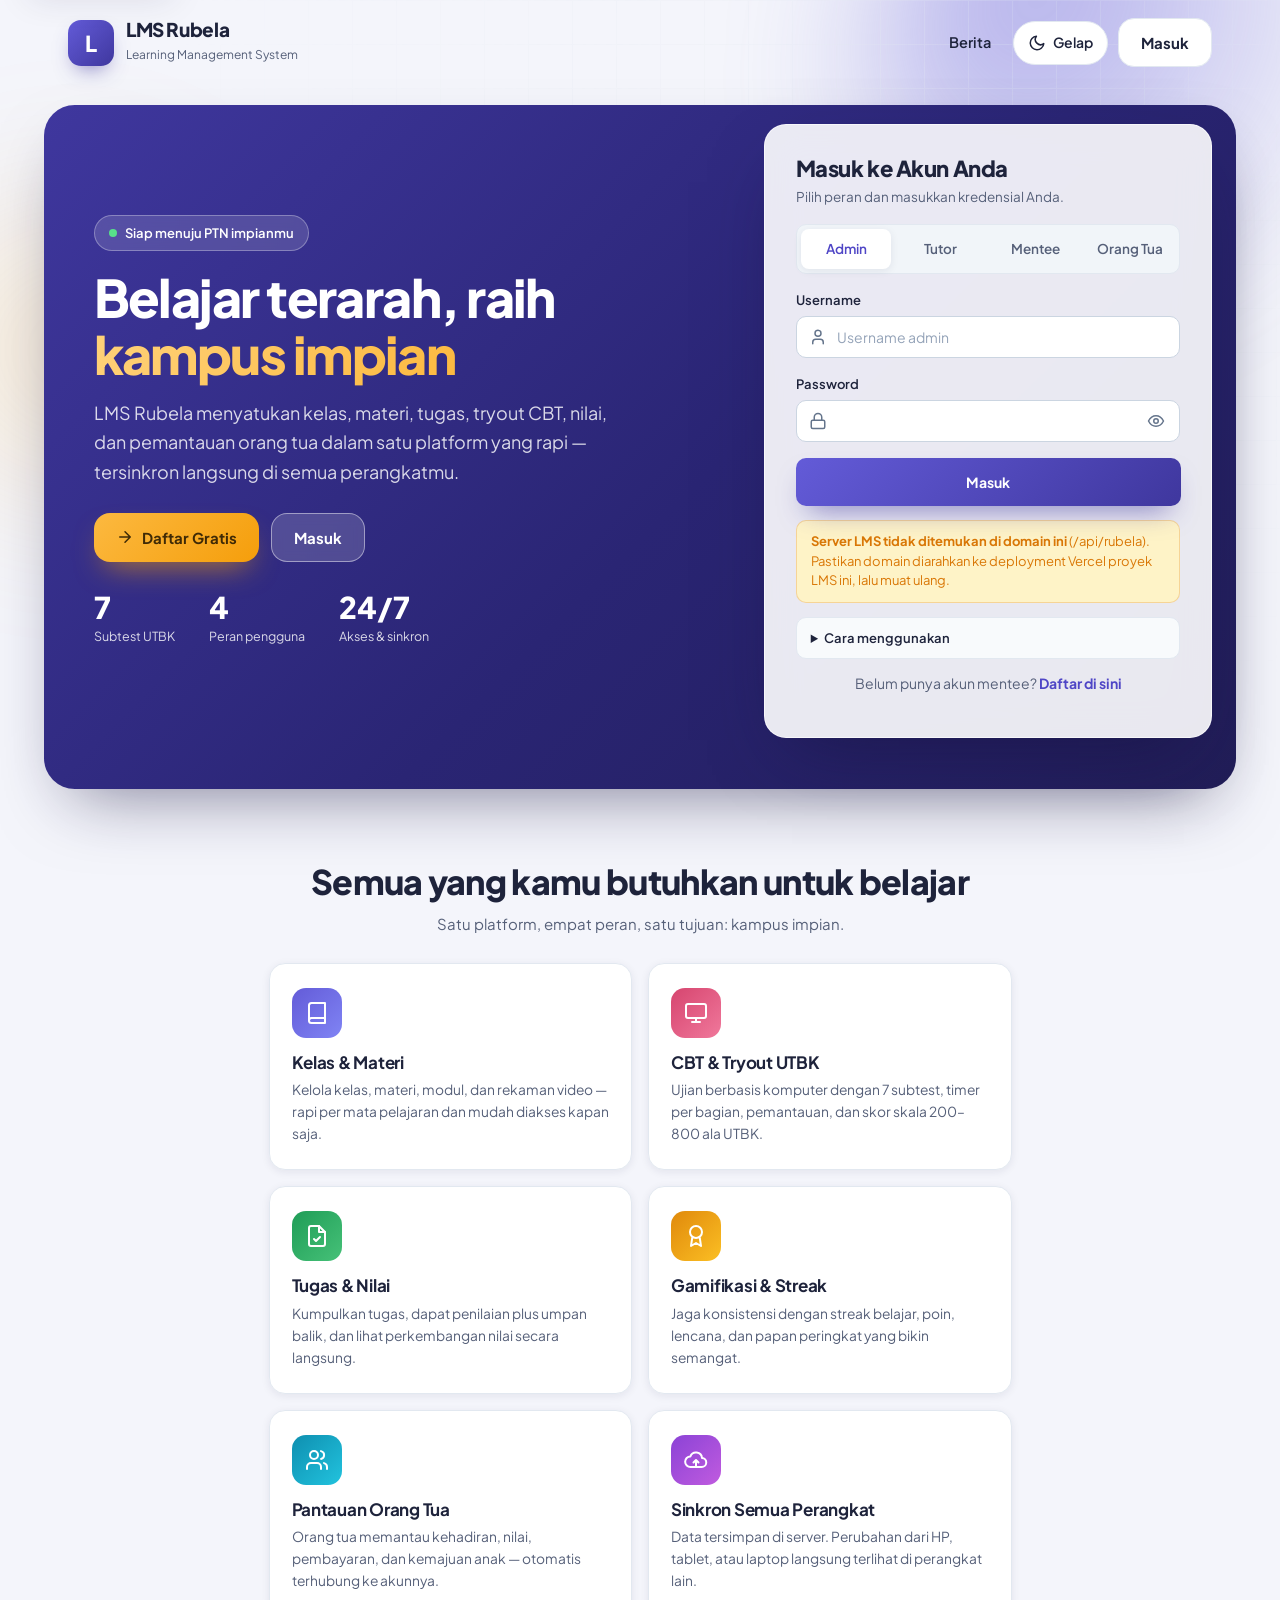
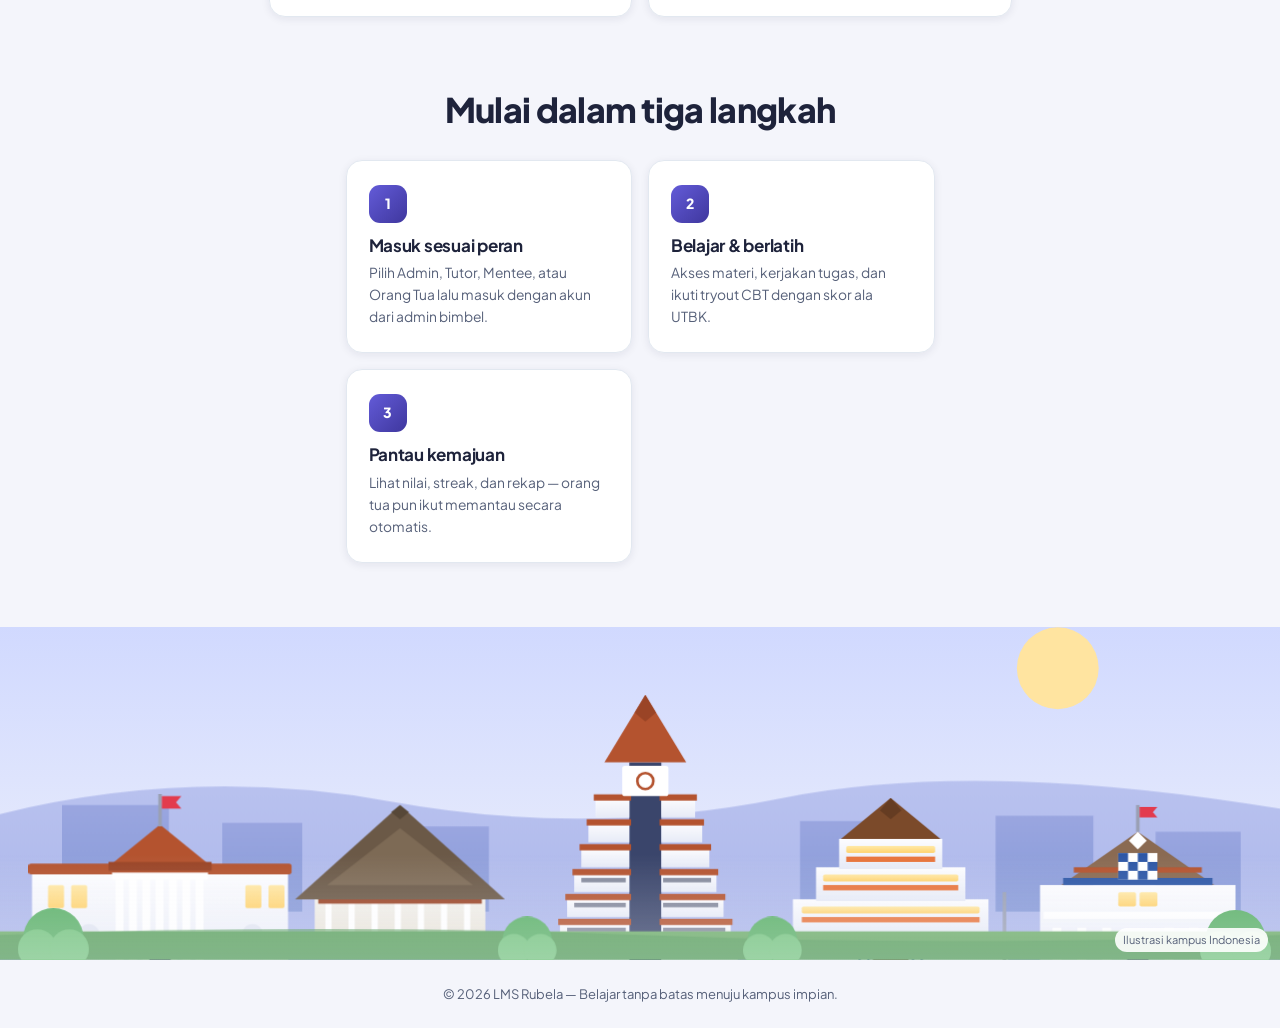
==== commit 1ad0e5f3: "feat: ronde 15–19 — Ruang Belajar, whiteboard, jadwal 90 menit, presensi per sesi, CBT Tryout, kriti" ====
--- a/index.html
+++ b/index.html
@@ -98,8 +98,8 @@
 
         <div class="role-tabs" role="tablist" aria-label="Pilih peran">
           <button class="role-tab active" data-role="admin" type="button" role="tab" aria-selected="true">Admin</button>
-          <button class="role-tab" data-role="guru" type="button" role="tab" aria-selected="false">Guru</button>
-          <button class="role-tab" data-role="siswa" type="button" role="tab" aria-selected="false">Siswa</button>
+          <button class="role-tab" data-role="guru" type="button" role="tab" aria-selected="false">Tutor</button>
+          <button class="role-tab" data-role="siswa" type="button" role="tab" aria-selected="false">Mentee</button>
           <button class="role-tab" data-role="orangtua" type="button" role="tab" aria-selected="false">Orang Tua</button>
         </div>
 
@@ -132,15 +132,15 @@
         <details class="auth-guide">
           <summary>Cara menggunakan</summary>
           <ol>
-            <li>Pilih peran Anda: <strong>Admin</strong>, <strong>Guru</strong>, <strong>Siswa</strong>, atau <strong>Orang Tua</strong>.</li>
+            <li>Pilih peran Anda: <strong>Admin</strong>, <strong>Tutor</strong>, <strong>Mentee</strong>, atau <strong>Orang Tua</strong>.</li>
             <li>Masukkan username dan password yang diberikan admin bimbel.</li>
-            <li>Siswa baru dapat mendaftar sendiri lewat tautan <em>Daftar di sini</em>. Akun guru dan orang tua dibuat oleh admin; orang tua otomatis terhubung ke akun anaknya.</li>
+            <li>Mentee baru dapat mendaftar sendiri lewat tautan <em>Daftar di sini</em>. Akun tutor dan orang tua dibuat oleh admin; orang tua otomatis terhubung ke akun anaknya.</li>
             <li>Data tersimpan di server, jadi perubahan langsung terlihat di semua perangkat. Lupa password? Hubungi admin.</li>
           </ol>
         </details>
 
         <p class="auth-foot">
-          Belum punya akun siswa? <a href="#" id="openRegister">Daftar di sini</a>
+          Belum punya akun mentee? <a href="#" id="openRegister">Daftar di sini</a>
         </p>
       </main>
     </section>
@@ -206,7 +206,7 @@
         <h2 id="lpStepHead">Mulai dalam tiga langkah</h2>
       </div>
       <ol class="lp-step-grid">
-        <li class="lp-step lp-reveal"><span class="n">1</span><h3>Masuk sesuai peran</h3><p>Pilih Admin, Guru, Siswa, atau Orang Tua lalu masuk dengan akun dari admin bimbel.</p></li>
+        <li class="lp-step lp-reveal"><span class="n">1</span><h3>Masuk sesuai peran</h3><p>Pilih Admin, Tutor, Mentee, atau Orang Tua lalu masuk dengan akun dari admin bimbel.</p></li>
         <li class="lp-step lp-reveal"><span class="n">2</span><h3>Belajar &amp; berlatih</h3><p>Akses materi, kerjakan tugas, dan ikuti tryout CBT dengan skor ala UTBK.</p></li>
         <li class="lp-step lp-reveal"><span class="n">3</span><h3>Pantau kemajuan</h3><p>Lihat nilai, streak, dan rekap — orang tua pun ikut memantau secara otomatis.</p></li>
       </ol>
@@ -315,7 +315,7 @@
   <div id="registerModal" class="modal hidden">
     <div class="modal-content">
       <header class="modal-header">
-        <h3>Registrasi Siswa</h3>
+        <h3>Registrasi Mentee</h3>
         <button class="icon-btn" id="closeRegister" type="button" aria-label="Tutup">&times;</button>
       </header>
       <form id="registerForm" class="form">
@@ -347,7 +347,7 @@
         </div>
         <p class="muted small" style="margin-top:-4px;">Universitas impian akan ditampilkan pada sambutan dashboard Anda.</p>
         <div id="registerError" class="alert alert-error hidden"></div>
-        <button type="submit" class="btn btn-primary btn-block">Daftar Akun Siswa</button>
+        <button type="submit" class="btn btn-primary btn-block">Daftar Akun Mentee</button>
       </form>
     </div>
   </div>
@@ -355,6 +355,7 @@
   <script>
     try { document.querySelectorAll('[data-year]').forEach(function (el) { el.textContent = new Date().getFullYear(); }); } catch (e) {}
   </script>
+  <script src="js/boot-splash.js"></script>
   <script src="js/sync-config.js"></script>
   <script src="js/sync-catalog.js"></script>
   <script src="js/sync.js" data-page="login"></script>
--- a/css/style.css
+++ b/css/style.css
@@ -1203,8 +1203,8 @@
 
 /* ---------- Utility animation classes ---------- */
 .anim-fade-in { animation: fadeIn var(--t-med) var(--ease) both; }
-.anim-up { animation: fadeInUp var(--t-slow) var(--ease) both; }
-.anim-pop { animation: popIn 0.42s var(--ease-back) both; }
+.anim-up { animation: fadeInUp var(--t-slow) var(--ease) backwards; }
+.anim-pop { animation: popIn 0.42s var(--ease-back) backwards; }
 .anim-shake { animation: shake 0.5s both; }
 .anim-float { animation: floaty 4s ease-in-out infinite; }
 
@@ -1217,7 +1217,7 @@
 }
 
 /* Staggered entrance for each direct block of a rendered page */
-.content.page-enter > * { animation: fadeInUp 0.46s var(--ease) both; }
+.content.page-enter > * { animation: fadeInUp 0.46s var(--ease) backwards; }
 .content.page-enter > *:nth-child(1) { animation-delay: 0.02s; }
 .content.page-enter > *:nth-child(2) { animation-delay: 0.07s; }
 .content.page-enter > *:nth-child(3) { animation-delay: 0.12s; }
@@ -1227,7 +1227,7 @@
 
 /* Stagger helpers for grids of cards */
 .stats-grid > *, .course-grid > *, .finance-summary > * {
-  animation: fadeInUp 0.5s var(--ease) both;
+  animation: fadeInUp 0.5s var(--ease) backwards;
 }
 .stats-grid > *:nth-child(1), .course-grid > *:nth-child(1), .finance-summary > *:nth-child(1) { animation-delay: 0.04s; }
 .stats-grid > *:nth-child(2), .course-grid > *:nth-child(2), .finance-summary > *:nth-child(2) { animation-delay: 0.1s; }
@@ -1237,14 +1237,14 @@
 .stats-grid > *:nth-child(n+6), .course-grid > *:nth-child(n+6) { animation-delay: 0.32s; }
 
 /* List items cascade in */
-.list-item { animation: fadeInUp 0.4s var(--ease) both; }
+.list-item { animation: fadeInUp 0.4s var(--ease) backwards; }
 .list-item:nth-child(2) { animation-delay: 0.04s; }
 .list-item:nth-child(3) { animation-delay: 0.08s; }
 .list-item:nth-child(4) { animation-delay: 0.12s; }
 .list-item:nth-child(n+5) { animation-delay: 0.16s; }
 
 /* Table rows fade in */
-.table tbody tr { animation: fadeIn 0.35s ease both; }
+.table tbody tr { animation: fadeIn 0.35s ease backwards; }
 .table tbody tr:nth-child(odd) { animation-delay: 0.03s; }
 
 html { scroll-behavior: smooth; }
@@ -1407,11 +1407,11 @@
   transition: border-color var(--t-fast) ease, box-shadow var(--t-fast) ease, background-color var(--t-fast) ease, transform var(--t-fast) ease;
 }
 .form input:focus, .form select:focus, .form textarea:focus { transform: translateY(-1px); }
-.form .form-group { animation: fadeInUp 0.34s var(--ease) both; }
+.form .form-group { animation: fadeInUp 0.34s var(--ease) backwards; }
 
 /* ---------- Modal ---------- */
 .modal { animation: fadeIn 0.22s ease both; backdrop-filter: blur(3px); }
-.modal .modal-content { animation: popIn 0.34s var(--ease-back) both; }
+.modal .modal-content { animation: popIn 0.34s var(--ease-back) backwards; }
 .modal.is-closing { animation: fadeIn 0.18s ease reverse both; }
 .modal.is-closing .modal-content { animation: popOut 0.18s ease both; }
 /* Bagian form yang dirender ulang (mis. tambah soal) tidak perlu beranimasi lagi */
@@ -1461,6 +1461,20 @@
   color: #fff;
 }
 .toast .t-msg { flex: 1; line-height: 1.45; }
+.toast .t-act {
+  flex: 0 0 auto;
+  align-self: center;
+  border: 0;
+  background: transparent;
+  color: var(--primary-dark);
+  font: inherit;
+  font-weight: 700;
+  padding: 4px 8px;
+  margin: -4px -6px -4px 0;
+  border-radius: 6px;
+  cursor: pointer;
+}
+.toast .t-act:hover, .toast .t-act:focus-visible { background: var(--primary-light); outline: none; }
 .toast::after {
   content: "";
   position: absolute;
@@ -1469,7 +1483,7 @@
   background: var(--primary);
   opacity: 0.5;
   transform-origin: left;
-  animation: toastBar 3s linear forwards;
+  animation: toastBar var(--toast-ms, 3s) linear forwards;
 }
 @keyframes toastBar { from { transform: scaleX(1); } to { transform: scaleX(0); } }
 .toast.success { border-left-color: var(--success); }
@@ -1548,7 +1562,7 @@
   color: #fff;
   background: linear-gradient(120deg, #4f46e5 0%, #7c3aed 48%, #0ea5e9 100%);
   box-shadow: 0 18px 44px rgba(79, 70, 229, 0.32);
-  animation: popIn 0.55s var(--ease) both;
+  animation: popIn 0.55s var(--ease) backwards;
 }
 .welcome-hero .blob {
   position: absolute;
@@ -1707,9 +1721,6 @@
   background: var(--surface);
   color: var(--gray-800);
 }
-.att-state { font-size: 11px; font-weight: 700; text-transform: uppercase; letter-spacing: 0.4px; color: var(--gray-400); min-width: 74px; text-align: right; }
-.att-state.ok { color: var(--success); }
-.att-state.dirty { color: var(--warning); }
 
 /* Quick bulk bar */
 .att-toolbar {
@@ -1756,7 +1767,7 @@
   text-align: left;
   transition: transform var(--t-med) var(--ease), border-color var(--t-fast) ease,
               box-shadow var(--t-med) ease, background-color var(--t-fast) ease;
-  animation: popIn 0.36s var(--ease-back) both;
+  animation: popIn 0.36s var(--ease-back) backwards;
 }
 .class-chip:hover { transform: translateY(-3px); box-shadow: var(--shadow); border-color: var(--primary); }
 .class-chip:active { transform: translateY(-1px) scale(0.98); }
@@ -1825,7 +1836,7 @@
   border-radius: 14px;
   box-shadow: var(--shadow-lg);
   z-index: 60;
-  animation: popIn 0.26s var(--ease-back) both;
+  animation: popIn 0.26s var(--ease-back) backwards;
 }
 .notif-panel .np-head {
   display: flex; justify-content: space-between; align-items: center;
@@ -1841,7 +1852,7 @@
   border-bottom: 1px solid var(--gray-100);
   cursor: pointer;
   transition: background-color var(--t-fast) ease, transform var(--t-fast) ease;
-  animation: fadeInRight 0.3s var(--ease) both;
+  animation: fadeInRight 0.3s var(--ease) backwards;
 }
 .notif-item:hover { background: var(--surface-alt); transform: translateX(2px); }
 .notif-item.unread { background: var(--primary-light); }
@@ -1895,7 +1906,7 @@
   border-radius: 14px;
   background: var(--surface);
   transition: transform var(--t-med) var(--ease), box-shadow var(--t-med) ease, border-color var(--t-med) ease;
-  animation: fadeInUp 0.42s var(--ease) both;
+  animation: fadeInUp 0.42s var(--ease) backwards;
 }
 .lb-row:hover { transform: translateX(5px); box-shadow: var(--shadow); }
 .lb-row .rank {
@@ -1928,7 +1939,7 @@
   border: 1px solid var(--gray-200);
   background: var(--surface);
   transition: transform var(--t-med) var(--ease-back), box-shadow var(--t-med) ease;
-  animation: popIn 0.4s var(--ease-back) both;
+  animation: popIn 0.4s var(--ease-back) backwards;
 }
 .ach:hover { transform: translateY(-4px) rotate(-1deg); box-shadow: var(--shadow); }
 .ach .ic { font-size: 30px; display: block; margin-bottom: 6px; }
@@ -1993,7 +2004,7 @@
   opacity: 0.35;
   border-radius: 2px;
 }
-.tl-item { position: relative; padding: 0 0 16px; animation: fadeInLeft 0.4s var(--ease) both; }
+.tl-item { position: relative; padding: 0 0 16px; animation: fadeInLeft 0.4s var(--ease) backwards; }
 .tl-item::before {
   content: "";
   position: absolute;
@@ -2019,7 +2030,7 @@
   background: var(--surface);
   cursor: pointer;
   transition: transform var(--t-med) var(--ease), box-shadow var(--t-med) ease, border-color var(--t-fast) ease;
-  animation: popIn 0.36s var(--ease-back) both;
+  animation: popIn 0.36s var(--ease-back) backwards;
 }
 .child-card:hover { transform: translateY(-3px); box-shadow: var(--shadow); }
 .child-card.is-active { border-color: var(--primary); box-shadow: 0 0 0 3px var(--ring); }
@@ -2036,7 +2047,7 @@
   display: grid; place-items: center;
   position: relative;
   margin: 0 auto 8px;
-  animation: popIn 0.5s var(--ease-back) both;
+  animation: popIn 0.5s var(--ease-back) backwards;
 }
 .meter::before {
   content: "";
@@ -2066,7 +2077,7 @@
 .cal-event { color: #1e293b; }
 
 /* ---------- Login page flourishes ---------- */
-.auth-card { animation: popIn 0.5s var(--ease-back) both; }
+.auth-card { animation: popIn 0.5s var(--ease-back) backwards; }
 .auth-hero { position: relative; overflow: hidden; }
 .auth-hero::before, .auth-hero::after {
   content: "";
@@ -2078,14 +2089,14 @@
 .auth-hero::before { width: 320px; height: 320px; top: -110px; right: -80px; }
 .auth-hero::after { width: 240px; height: 240px; bottom: -90px; left: -60px; animation-duration: 21s; }
 .auth-hero > * { position: relative; z-index: 2; }
-.hero-features li { animation: fadeInLeft 0.5s var(--ease) both; }
+.hero-features li { animation: fadeInLeft 0.5s var(--ease) backwards; }
 .hero-features li:nth-child(1) { animation-delay: 0.14s; }
 .hero-features li:nth-child(2) { animation-delay: 0.24s; }
 .hero-features li:nth-child(3) { animation-delay: 0.34s; }
 .hero-features li:nth-child(4) { animation-delay: 0.44s; }
 .role-tabs { position: relative; }
 .role-tab { position: relative; overflow: hidden; }
-.role-tab.active { animation: popIn 0.3s var(--ease-back) both; }
+.role-tab.active { animation: popIn 0.3s var(--ease-back) backwards; }
 .auth-body::before {
   content: "";
   position: fixed;
@@ -2277,7 +2288,7 @@
 .wz-step.is-active .wz-num { background: var(--primary); color: #fff; }
 .wz-step.is-done { border-color: var(--success); color: var(--success); }
 .wz-step.is-done .wz-num { background: var(--success); color: #fff; }
-.wz-panel { animation: fadeInUp 0.34s var(--ease) both; }
+.wz-panel { animation: fadeInUp 0.34s var(--ease) backwards; }
 .wz-nav {
   display: flex;
   justify-content: space-between;
@@ -2408,7 +2419,7 @@
   padding: 14px 14px 12px 42px;
   cursor: pointer;
   transition: border-color var(--t-fast) ease, transform var(--t-med) var(--ease), box-shadow var(--t-med) ease;
-  animation: fadeInUp 0.3s var(--ease) both;
+  animation: fadeInUp 0.3s var(--ease) backwards;
 }
 .q-card:hover { transform: translateY(-3px); box-shadow: var(--shadow); border-color: var(--primary); }
 .q-card.is-on { border-color: var(--primary); background: linear-gradient(160deg, var(--primary-light), var(--surface) 65%); }
@@ -2455,7 +2466,7 @@
   padding: 11px 14px;
   border: 1px solid var(--gray-200); border-radius: 12px;
   background: var(--surface);
-  animation: fadeInUp 0.3s var(--ease) both;
+  animation: fadeInUp 0.3s var(--ease) backwards;
 }
 .sec-row .sr-ord {
   width: 26px; height: 26px; flex: 0 0 26px;
@@ -2554,7 +2565,7 @@
 .mon-card {
   border: 1px solid var(--gray-200); border-radius: 14px;
   background: var(--surface); padding: 14px;
-  animation: fadeInUp 0.3s var(--ease) both;
+  animation: fadeInUp 0.3s var(--ease) backwards;
 }
 .mon-card .mc-top { display: flex; align-items: center; gap: 10px; margin-bottom: 10px; }
 .mon-card .mc-nm { font-size: 13px; font-weight: 700; color: var(--gray-900); }
@@ -3189,7 +3200,7 @@
   text-align: center;
   box-shadow: var(--shadow-lg);
   border-top: 5px solid var(--danger);
-  animation: popIn 0.28s var(--ease-back) both;
+  animation: popIn 0.28s var(--ease-back) backwards;
 }
 .exam-lock .el-ic { font-size: 44px; margin-bottom: 10px; }
 .exam-lock h3 { margin: 0 0 8px; font-size: 18px; color: var(--danger); }
@@ -3217,7 +3228,7 @@
   width: 100%;
   text-align: center;
   box-shadow: var(--shadow-lg);
-  animation: popIn 0.24s var(--ease-back) both;
+  animation: popIn 0.24s var(--ease-back) backwards;
 }
 .exam-ask .ea-ic { font-size: 34px; margin-bottom: 10px; }
 .exam-ask .ea-msg { font-size: 14.5px; color: var(--gray-800); line-height: 1.6; margin-bottom: 18px; }
@@ -3361,20 +3372,42 @@
 
 
 /* =========================================================================
-   WAR JADWAL KELAS — tabel sheet rencana kelas satu bulan
+   WAR JADWAL KELAS — rencana pertemuan satu bulan (tabel & per hari)
    ========================================================================= */
-.wj-toolbar {
+.wj-bar {
   display: flex;
   align-items: center;
-  gap: 10px;
+  gap: 10px 14px;
   flex-wrap: wrap;
-  padding: 11px 13px;
-  margin-bottom: 12px;
-  border: 1px dashed var(--gray-300);
-  border-radius: var(--radius);
-  background: var(--surface-alt);
-}
-.wj-legend { display: flex; gap: 13px; flex-wrap: wrap; font-size: 11.5px; color: var(--gray-500); margin-left: auto; }
+  margin-bottom: 8px;
+}
+.wj-month { display: flex; align-items: center; gap: 6px; }
+.wj-month .wj-nav { min-width: 34px; justify-content: center; font-size: 16px; line-height: 1; padding-inline: 0; }
+.wj-month-label { min-width: 132px; text-align: center; font-size: 14px; color: var(--gray-900); }
+.wj-view {
+  display: inline-flex;
+  padding: 3px;
+  border-radius: 9px;
+  background: var(--gray-100);
+  border: 1px solid var(--gray-200);
+}
+.wj-seg {
+  border: 0;
+  background: transparent;
+  font: inherit;
+  font-size: 12.5px;
+  font-weight: 600;
+  color: var(--gray-600);
+  padding: 5px 12px;
+  border-radius: 7px;
+  cursor: pointer;
+}
+.wj-seg.is-on { background: var(--surface); color: var(--gray-900); box-shadow: 0 1px 2px rgba(15, 23, 42, .12); }
+.wj-seg:focus-visible { outline: 2px solid var(--primary); outline-offset: 1px; }
+.wj-acts { display: flex; gap: 8px; margin-left: auto; }
+.wj-rule { margin: 0 0 12px; font-size: 12.5px; color: var(--gray-600); }
+
+.wj-legend { display: flex; gap: 6px 14px; flex-wrap: wrap; font-size: 11.5px; color: var(--gray-500); margin-top: 10px; }
 .wj-legend i { display: inline-block; width: 10px; height: 10px; border-radius: 3px; margin-right: 5px; vertical-align: -1px; }
 .wj-legend .lg-sched { background: var(--primary-light); border: 1px solid var(--primary); }
 .wj-legend .lg-draft { background: var(--gray-200); border: 1px solid var(--gray-400); }
@@ -3410,9 +3443,11 @@
   border-bottom: 1px solid var(--gray-200);
   border-right: 1px solid var(--gray-100);
   padding: 5px 2px;
-  min-width: 46px; width: 46px;
+  min-width: 96px; width: 96px;
   text-align: center;
-}
+  cursor: pointer;
+}
+.wj-sheet .wj-day:hover { box-shadow: inset 0 -3px 0 var(--primary); }
 .wj-sheet .wj-day .wd-num { display: block; font-size: 12.5px; font-weight: 800; color: var(--gray-800); }
 .wj-sheet .wj-day .wd-dow { display: block; font-size: 9.5px; color: var(--gray-500); text-transform: uppercase; }
 .wj-sheet .wj-day.is-today { background: var(--primary); }
@@ -3432,95 +3467,125 @@
 .wj-sheet .wj-rowhead .wr-main { font-size: 12.5px; font-weight: 700; color: var(--gray-900); line-height: 1.35; }
 .wj-sheet .wj-rowhead .wr-sub { font-size: 11px; color: var(--primary-dark); font-weight: 600; margin-top: 2px; }
 .wj-sheet .wj-rowhead .wr-sched { font-size: 10.5px; color: var(--gray-500); margin-top: 2px; }
-
+.wj-sheet .wr-tag { font-size: 10px; font-weight: 600; color: var(--gray-500); }
+
+/* Sel: tumpukan chip pertemuan + tombol ＋ */
 .wj-sheet .wj-cell {
   border-bottom: 1px solid var(--gray-100);
   border-right: 1px solid var(--gray-100);
-  height: 68px;
-  min-width: 46px; width: 46px;
-  padding: 3px;
-  text-align: center;
-  vertical-align: middle;
+  min-width: 96px; width: 96px;
+  min-height: 62px;
+  padding: 4px;
+  text-align: left;
+  vertical-align: top;
   cursor: pointer;
   transition: background-color var(--t-fast) ease, box-shadow var(--t-fast) ease;
-  position: relative;
 }
 .wj-sheet .wj-cell:hover { background: var(--primary-light); box-shadow: inset 0 0 0 2px var(--primary); }
 .wj-sheet .wj-cell.is-sched { background: color-mix(in srgb, var(--primary-light) 65%, transparent); }
 .wj-sheet .wj-cell.is-today { box-shadow: inset 0 0 0 2px var(--primary); }
-.wj-sheet .wj-cell.is-past { opacity: 0.55; cursor: default; }
+.wj-sheet .wj-cell.is-past { opacity: 0.6; cursor: default; }
 .wj-sheet .wj-cell.is-past:hover { background: transparent; box-shadow: none; }
-.wj-sheet .wj-cell .wc-add { color: var(--primary); font-size: 16px; font-weight: 700; opacity: 0; }
-.wj-sheet .wj-cell:hover .wc-add { opacity: 1; }
-.wj-sheet .wj-cell .wc-time { display: block; font-size: 10px; font-weight: 700; line-height: 1.2; }
-.wj-sheet .wj-cell .wc-topic {
-  display: block; font-size: 9px; line-height: 1.2; margin-top: 1px;
-  overflow: hidden; text-overflow: ellipsis; white-space: nowrap; max-width: 100%;
-}
-/* Tutor yang mengajar sesi itu — satu pertemuan hanya satu tutor */
-.wj-sheet .wj-cell .wc-tutor {
-  display: block;
-  font-size: 8.5px;
-  font-weight: 700;
-  line-height: 1.2;
-  margin-top: 1px;
-  opacity: 0.85;
-  overflow: hidden; text-overflow: ellipsis; white-space: nowrap; max-width: 100%;
-}
-.wj-sheet .wj-cell .wc-flag { display: block; font-size: 11px; font-weight: 800; }
-
-/* Warna sel menurut status rencana */
-.wj-sheet .wj-cell.has-plan { color: var(--gray-800); }
-.wj-sheet .wj-cell.st-draft { background: var(--gray-100); box-shadow: inset 0 -3px 0 var(--gray-400); }
-.wj-sheet .wj-cell.st-fixed { background: var(--success-bg); box-shadow: inset 0 -3px 0 var(--success); color: var(--success); }
-.wj-sheet .wj-cell.st-changed { background: var(--warning-bg); box-shadow: inset 0 -3px 0 var(--warning); color: var(--warning); }
-.wj-sheet .wj-cell.st-cancelled { background: var(--danger-bg); box-shadow: inset 0 -3px 0 var(--danger); color: var(--danger); }
-
-/* ---- Banyak sesi per hari: sel berisi tumpukan "chip" sesi ---- */
-.wj-sheet .wj-day { min-width: 96px; width: 96px; cursor: pointer; }
-.wj-sheet .wj-day:hover { box-shadow: inset 0 -3px 0 var(--primary); }
-.wj-sheet .wj-cell { min-width: 96px; width: 96px; height: auto; min-height: 62px; vertical-align: top; padding: 4px; text-align: left; }
-.wj-sheet .wj-cell.st-draft, .wj-sheet .wj-cell.st-fixed, .wj-sheet .wj-cell.st-changed, .wj-sheet .wj-cell.st-cancelled { background: transparent; box-shadow: none; }
-.wj-sheet .wj-cell .wc-add { display: block; text-align: center; font-size: 14px; line-height: 18px; margin-top: 2px; border-radius: 6px; }
-.wj-sheet .wj-cell .wc-add:hover { background: var(--primary-light); }
-.wj-sheet .wj-cell.is-sched .wc-add, .wj-sheet .wj-cell:not(.has-plan) .wc-add { opacity: .55; }
+.wj-sheet .wj-cell.has-clash { background: color-mix(in srgb, var(--danger-bg) 55%, transparent); }
+.wj-sheet .wc-add {
+  display: block; width: 100%;
+  border: 1px dashed transparent; border-radius: 6px;
+  background: transparent; color: var(--primary);
+  font: inherit; font-size: 14px; font-weight: 700; line-height: 20px;
+  cursor: pointer; opacity: 0;
+}
+.wj-sheet .wj-cell:hover .wc-add, .wj-sheet .wc-add:focus-visible { opacity: 1; border-color: var(--primary); }
+.wj-sheet .wj-cell.is-sched:not(.has-plan) .wc-add { opacity: .55; }
+@media (hover: none) { .wj-sheet .wc-add { opacity: .55; } }
+
 .wc-chip {
-  display: block; width: 100%; margin: 0 0 3px; padding: 3px 5px; text-align: left;
+  position: relative;
+  display: block; width: 100%;
+  margin: 0 0 3px; padding: 3px 14px 3px 5px;
+  text-align: left;
   border: 1px solid var(--gray-300); border-left-width: 4px; border-radius: 6px;
-  background: var(--surface); color: var(--gray-800); font: inherit; font-size: 10.5px; line-height: 1.25; cursor: pointer;
+  background: var(--surface); color: var(--gray-800);
+  font: inherit; font-size: 10.5px; line-height: 1.25;
+  cursor: pointer;
 }
 .wc-chip:hover { box-shadow: 0 0 0 2px var(--primary-light); }
+.wc-chip:focus-visible { outline: 2px solid var(--primary); outline-offset: 1px; }
 .wc-chip .wc-sub { display: block; font-weight: 800; font-size: 10px; color: var(--primary-dark); }
 .wc-chip .wc-time { display: block; font-weight: 800; font-size: 11px; }
 .wc-chip .wc-topic, .wc-chip .wc-tutor { display: block; font-size: 9.5px; opacity: .85; overflow: hidden; text-overflow: ellipsis; white-space: nowrap; max-width: 100%; }
-.wc-chip { position: relative; padding-right: 14px; }
 .wc-chip .wc-flag { position: absolute; top: 2px; right: 4px; font-weight: 800; font-size: 10px; }
 .wc-chip.st-draft { border-left-color: var(--gray-400); background: var(--gray-50); }
 .wc-chip.st-fixed { border-left-color: var(--success); background: var(--success-bg); }
 .wc-chip.st-changed { border-left-color: var(--warning); background: var(--warning-bg); }
 .wc-chip.st-cancelled { border-left-color: var(--danger); background: var(--danger-bg); opacity: .7; text-decoration: line-through; }
+.wc-chip.is-ended:not(.st-cancelled) { opacity: .72; }
 .wc-chip.is-clash { border-color: var(--danger); box-shadow: 0 0 0 1px var(--danger); }
 .wc-chip.is-clash .wc-flag { color: var(--danger); }
-.wj-sheet .wj-cell.has-clash { background: color-mix(in srgb, var(--danger-bg) 55%, transparent); }
+
 /* Baris gabungan per kelas utama & "Jadwal Saya" */
 .wj-sheet .wj-grouprow .wj-rowhead, .wj-sheet .wj-grouprow .wj-cell { background: var(--surface-alt); border-top: 2px solid var(--gray-300); }
 .wj-sheet .wj-grouprow .wj-cell.has-clash { background: color-mix(in srgb, var(--danger-bg) 70%, var(--surface-alt)); }
 .wj-sheet .wj-ghead .wr-main { font-size: 13px; }
 .wj-sheet .wj-mine .wj-rowhead, .wj-sheet .wj-mine .wj-cell { background: color-mix(in srgb, var(--primary-light) 60%, var(--surface)); }
 .wj-sheet .wj-sum { cursor: zoom-in; }
-.wj-sheet .wr-tag { font-size: 10px; font-weight: 600; color: var(--gray-500); }
+
+/* ---- Tampilan per hari ---- */
+.wjd-past { margin-bottom: 8px; }
+.wjd-list { display: flex; flex-direction: column; gap: 10px; }
+.wjd {
+  border: 1px solid var(--gray-200);
+  border-radius: var(--radius);
+  background: var(--surface);
+  padding: 10px 12px 12px;
+}
+.wjd.is-today { border-color: var(--primary); box-shadow: inset 3px 0 0 var(--primary); }
+.wjd.is-past { opacity: .75; }
+.wjd-head { display: flex; align-items: center; justify-content: space-between; gap: 8px; margin-bottom: 6px; }
+.wjd-date { display: flex; align-items: baseline; gap: 8px; }
+.wjd-date strong { font-size: 14px; color: var(--gray-900); }
+.wjd-date span { font-size: 12px; color: var(--gray-500); }
+.wjd.is-today .wjd-date span { color: var(--primary-dark); font-weight: 700; }
+.wjd-item {
+  display: grid;
+  grid-template-columns: 52px minmax(0, 1fr) auto;
+  gap: 10px;
+  align-items: start;
+  width: 100%;
+  margin-top: 6px;
+  padding: 9px 10px;
+  border: 1px solid var(--gray-200);
+  border-left: 4px solid var(--gray-400);
+  border-radius: 9px;
+  background: var(--surface-alt);
+  color: var(--gray-800);
+  font: inherit;
+  text-align: left;
+  cursor: pointer;
+}
+.wjd-item:hover { border-color: var(--primary); }
+.wjd-item:focus-visible { outline: 2px solid var(--primary); outline-offset: 1px; }
+.wjd-item.st-fixed { border-left-color: var(--success); }
+.wjd-item.st-changed { border-left-color: var(--warning); }
+.wjd-item.st-cancelled { border-left-color: var(--danger); opacity: .7; }
+.wjd-item.st-cancelled .wjd-body strong { text-decoration: line-through; }
+.wjd-item.is-ended:not(.st-cancelled) { opacity: .75; }
+.wjd-item.is-clash { border-color: var(--danger); }
+.wjd-time { display: flex; flex-direction: column; font-weight: 800; font-size: 14px; color: var(--gray-900); font-variant-numeric: tabular-nums; }
+.wjd-time small { font-weight: 600; font-size: 11px; color: var(--gray-500); }
+.wjd-body { display: flex; flex-direction: column; gap: 2px; min-width: 0; }
+.wjd-body strong { font-size: 13px; color: var(--gray-900); }
+.wjd-topic, .wjd-tutor { font-size: 12px; color: var(--gray-600); overflow-wrap: anywhere; }
+.wjd-topic em { color: var(--gray-400); font-style: normal; }
+.wjd-tutor { color: var(--primary-dark); font-weight: 600; }
+.wjd-free { display: flex; flex-wrap: wrap; align-items: center; gap: 6px; margin-top: 8px; font-size: 12px; color: var(--gray-500); }
+
 .wj-clash-card { border-color: color-mix(in srgb, var(--danger) 45%, var(--gray-200)); }
-.wj-confirm-row.is-clash { border-left: 4px solid var(--danger); }
 .wj-day-detail .wj-day-group { margin-bottom: 14px; }
 .wj-day-detail h4 { margin: 0 0 6px; }
+.wj-dd-add { flex-wrap: wrap; }
 .table tr.row-clash td { background: var(--danger-bg); }
-/* Form rencana: hasil cek bentrok */
-.pf-clash { margin: -4px 0 12px; }
-.pf-clash .alert { margin: 0; }
-.pf-ok { color: var(--success); font-weight: 600; }
-.pf-clash-list { margin: 6px 0; padding-left: 18px; }
-
-/* Daftar "perlu validasi" */
+
+/* Daftar "perlu validasi" & bentrok */
 .wj-confirm-list { display: flex; flex-direction: column; gap: 8px; }
 .wj-confirm-row {
   display: flex; align-items: center; justify-content: space-between;
@@ -3531,48 +3596,166 @@
   background: var(--warning-bg);
 }
 .wj-confirm-row strong { font-size: 13px; color: var(--gray-900); }
+.wj-confirm-row.is-clash { border-left: 4px solid var(--danger); }
 
 /* =========================================================================
-   PLAN CARD — agenda kelas (Hari Ini / Akan Datang)
+   FORM PERTEMUAN
+   ========================================================================= */
+.pf-course {
+  display: flex; gap: 10px; align-items: flex-start;
+  padding: 10px 12px; margin-bottom: 14px;
+  border: 1px solid var(--gray-200); border-radius: var(--radius);
+  background: var(--surface-alt);
+  font-size: 13px; line-height: 1.4;
+}
+.pf-course-ic { font-size: 18px; line-height: 1.2; }
+.pf-course-sched { display: block; font-size: 12px; color: var(--gray-500); margin-top: 2px; }
+.pf-time { display: flex; align-items: center; gap: 10px; }
+.pf-time input { flex: 1 1 auto; min-width: 0; }
+.pf-end { flex: 0 0 auto; font-size: 13px; font-weight: 700; color: var(--gray-700); font-variant-numeric: tabular-nums; }
+.pf-quick:not(:empty) { margin-top: 6px; }
+.pf-chip {
+  display: inline-flex; align-items: center; gap: 4px;
+  border: 1px solid var(--gray-300); border-radius: 999px;
+  background: var(--surface); color: var(--gray-700);
+  font: inherit; font-size: 12px; font-weight: 600;
+  padding: 3px 10px; cursor: pointer;
+}
+.pf-chip:hover, .pf-chip:focus-visible { border-color: var(--primary); color: var(--primary-dark); outline: none; }
+.pf-rule { margin: -6px 0 12px; font-size: 12px; color: var(--gray-500); }
+.pf-form .pf-fs { border: 0; padding: 0; margin: 0 0 var(--sp-4, 16px); min-width: 0; }
+.pf-form .pf-fs legend { font-size: var(--fs-sm, 13px); font-weight: var(--fw-semibold, 600); color: var(--gray-700); margin-bottom: 6px; padding: 0; }
+.pf-tutors { display: flex; flex-wrap: wrap; gap: 6px; }
+.pf-form label.pf-tutor, .pf-tutor {
+  display: inline-flex; align-items: center; gap: 7px;
+  margin: 0; padding: 5px 10px 5px 6px;
+  border: 1px solid var(--gray-300); border-radius: 999px;
+  background: var(--surface);
+  font-size: 12.5px; font-weight: 600; color: var(--gray-700);
+  cursor: pointer;
+  transition: border-color var(--t-fast) ease, background-color var(--t-fast) ease;
+}
+.pf-tutor input { position: absolute; opacity: 0; width: 1px; height: 1px; pointer-events: none; }
+.pf-tutor-av {
+  display: grid; place-items: center;
+  width: 22px; height: 22px; border-radius: 50%;
+  background: var(--gray-200); color: var(--gray-700);
+  font-size: 10px; font-weight: 800;
+}
+.pf-tutor:has(input:checked) { border-color: var(--primary); background: var(--primary-light); color: var(--primary-dark); }
+.pf-tutor:has(input:checked) .pf-tutor-av { background: var(--primary); color: #fff; }
+.pf-tutor:has(input:focus-visible) { outline: 2px solid var(--primary); outline-offset: 1px; }
+.pf-tutor.is-sm { padding: 3px 9px; font-size: 12px; }
+.pf-hint { margin: 6px 0 0; }
+.pf-hint.is-warn { color: var(--warning); font-weight: 600; }
+.pf-mat { display: flex; align-items: center; gap: 8px; flex-wrap: wrap; margin-top: 6px; }
+.pf-mat:empty { display: none; }
+.pf-mat-ok { color: var(--success); font-weight: 700; }
+.pf-clash { margin: -4px 0 12px; }
+.pf-clash .alert { margin: 0; }
+.pf-ok { color: var(--success); font-weight: 600; }
+.pf-clash-list { margin: 6px 0; padding-left: 18px; }
+.pf-actions { display: flex; justify-content: space-between; align-items: center; gap: 10px; flex-wrap: wrap; margin-top: 4px; }
+.pf-actions-l, .pf-actions-r { display: flex; gap: 8px; flex-wrap: wrap; }
+.pf-actions-r { margin-left: auto; }
+.btn.pf-danger { color: var(--danger); }
+.btn.pf-danger:hover { background: var(--danger-bg); color: var(--danger); }
+
+/* =========================================================================
+   KARTU PERTEMUAN — agenda Hari Ini / Akan Datang / Selesai
    ========================================================================= */
 .plan-list { display: flex; flex-direction: column; gap: 10px; }
 .plan-card {
-  display: flex;
-  gap: 14px;
-  align-items: flex-start;
+  display: grid;
+  grid-template-columns: minmax(0, 1fr) auto;
+  gap: 8px 14px;
+  align-items: start;
   padding: 13px 15px;
   border: 1px solid var(--gray-200);
   border-left: 4px solid var(--gray-300);
   border-radius: var(--radius);
   background: var(--surface);
-  animation: fadeInUp 0.34s var(--ease) both;
+  animation: fadeInUp 0.34s var(--ease) backwards;
 }
 .plan-card.is-fixed { border-left-color: var(--success); }
-.plan-card.is-cancelled { border-left-color: var(--danger); opacity: 0.75; }
-.plan-card .pc-main { flex: 1; min-width: 0; }
+.plan-card.is-live { border-color: var(--primary); border-left-color: var(--primary); box-shadow: 0 0 0 3px var(--primary-light); }
+.plan-card.is-cancelled { border-left-color: var(--danger); }
+.plan-card.is-cancelled .pc-main { opacity: .7; }
+.plan-card.is-cancelled .pc-title { text-decoration: line-through; }
+.plan-card .pc-main { min-width: 0; }
 .plan-card .pc-title { font-size: 14px; font-weight: 700; color: var(--gray-900); }
 .plan-card .pc-sub { font-size: 12px; color: var(--primary-dark); font-weight: 600; margin-top: 1px; }
-.plan-card .pc-meta { font-size: 12px; color: var(--gray-500); margin-top: 5px; }
-.plan-card .pc-topic { font-size: 13px; color: var(--gray-700); margin-top: 5px; }
-.plan-card .pc-note { font-size: 12px; color: var(--warning); margin-top: 4px; }
-.plan-card .pc-side { text-align: right; flex: 0 0 auto; display: flex; flex-direction: column; align-items: flex-end; }
-.plan-card.is-cancelled .pc-title { text-decoration: line-through; }
+.plan-card .pc-meta { display: flex; flex-wrap: wrap; gap: 4px 12px; font-size: 12px; color: var(--gray-500); margin-top: 5px; font-variant-numeric: tabular-nums; }
+.plan-card .pc-topic { font-size: 13px; color: var(--gray-700); margin-top: 5px; overflow-wrap: anywhere; }
+.plan-card .pc-note { font-size: 12px; color: var(--gray-600); margin-top: 4px; overflow-wrap: anywhere; }
+.plan-card .pc-side { display: flex; flex-direction: column; align-items: flex-end; gap: 6px; text-align: right; }
+.plan-card .pc-actions {
+  grid-column: 1 / -1;
+  display: flex; align-items: center; justify-content: flex-end; gap: 8px; flex-wrap: wrap;
+  padding-top: 8px; border-top: 1px dashed var(--gray-200);
+}
+.pc-live { color: var(--primary-dark); font-weight: 700; }
 .table tr.row-cancelled td { opacity: 0.6; }
 .table tr.row-cancelled td:first-child { text-decoration: line-through; }
+
+/* =========================================================================
+   RENCANA MATERI — minggu, tanggal, materi, pengajar
+   ========================================================================= */
+.mp-bar { display: flex; align-items: flex-end; justify-content: space-between; gap: 10px; flex-wrap: wrap; margin-bottom: 8px; }
+.mp-course { display: flex; flex-direction: column; gap: 4px; min-width: min(100%, 280px); font-size: 12px; font-weight: 600; color: var(--gray-600); }
+.mp-bar-acts { display: flex; gap: 8px; flex-wrap: wrap; }
+.mp-info { margin: 0 0 12px; font-size: 12.5px; color: var(--gray-600); }
+.mp-table td { vertical-align: top; }
+.mp-table tr.is-current td { background: color-mix(in srgb, var(--primary-light) 55%, transparent); }
+.mp-week { white-space: nowrap; font-variant-numeric: tabular-nums; }
+.mp-week strong { font-size: 15px; }
+.mp-range { white-space: nowrap; color: var(--gray-600); }
+.mp-title { color: var(--gray-900); overflow-wrap: anywhere; }
+.mp-ses-list { display: flex; flex-wrap: wrap; gap: 4px; }
+.mp-ses {
+  padding: 2px 8px; border-radius: 999px;
+  border: 1px solid var(--gray-200); background: var(--surface-alt);
+  font-size: 11.5px; color: var(--gray-600); white-space: nowrap; font-variant-numeric: tabular-nums;
+}
+.mp-ses.is-linked { border-color: var(--success); color: var(--success); background: var(--success-bg); }
+.mp-tutors { display: flex; flex-wrap: wrap; gap: 4px; }
+.mp-table .mp-editing td { background: var(--surface-alt); }
+.mp-table .mp-editing .input { width: 100%; min-width: 120px; }
+.mp-table .mp-editing .mp-in-week { width: 72px; min-width: 0; }
+.mp-acts { flex-wrap: nowrap; justify-content: flex-end; }
 
 @media (max-width: 767px) {
   .wj-wrap { max-height: 60dvh; }
   .wj-sheet .wj-corner, .wj-sheet .wj-rowhead { min-width: 150px; width: 150px; }
   .wj-sheet .wj-rowhead .wr-sched { display: none; }
   .wj-sheet .wj-cell, .wj-sheet .wj-day { min-width: 86px; width: 86px; }
-  .wj-legend { margin-left: 0; width: 100%; }
-  .wj-toolbar .btn { flex: 1 1 auto; justify-content: center; }
-  .plan-card { flex-direction: column; gap: 10px; }
-  .plan-card .pc-side { text-align: left; align-items: flex-start; width: 100%; }
+  .wj-bar { gap: 8px; }
+  .wj-month { width: 100%; }
+  .wj-month-label { flex: 1 1 auto; min-width: 0; }
+  .wj-view { flex: 1 1 auto; }
+  .wj-seg { flex: 1 1 50%; }
+  .wj-acts { width: 100%; margin-left: 0; }
+  .wj-acts .btn { flex: 1 1 0; justify-content: center; white-space: nowrap; }
+  .stats-grid.wj-stats { grid-template-columns: repeat(4, minmax(0, 1fr)); gap: 6px; margin-bottom: 12px; }
+  .wj-stats .stat-card { padding: 9px 8px 8px 11px; min-height: 0; }
+  .wj-stats .stat-card .label { font-size: 9.5px; letter-spacing: .2px; white-space: nowrap; overflow: hidden; text-overflow: ellipsis; }
+  .wj-stats .stat-card .value { font-size: 19px; margin-top: 2px; }
+  .wj-stats .stat-card .sub { display: none; }
+  .plan-card { grid-template-columns: minmax(0, 1fr); }
+  .plan-card .pc-side { flex-direction: row; align-items: center; justify-content: space-between; text-align: left; }
+  .plan-card .pc-actions { justify-content: stretch; }
+  .plan-card .pc-actions > .btn { flex: 1 1 0; justify-content: center; }
   .wj-confirm-row { flex-direction: column; align-items: stretch; }
   .wj-confirm-row .flex-gap { display: grid; grid-template-columns: 1fr 1fr; gap: 7px; }
   .wj-confirm-row .flex-gap .btn { width: 100%; justify-content: center; }
-}
+  .pf-actions-l, .pf-actions-r { width: 100%; }
+  .pf-actions-r .btn { flex: 1 1 0; justify-content: center; }
+  .mp-bar-acts { width: 100%; }
+  .mp-bar-acts .btn { flex: 1 1 0; justify-content: center; }
+  .mp-acts .btn { flex: 1 1 0; justify-content: center; }
+  .mp-table .mp-editing .input { min-width: 0; }
+}
+@media (max-width: 400px) { .wj-long { display: none; } }
 
 
 /* ===================================================================
@@ -3745,7 +3928,7 @@
 .motiv-box.mv-guru .mv-title { color: var(--success); }
 .motiv-box.mv-ortu { border-left-color: var(--warning); background: linear-gradient(135deg, var(--warning-bg) 0%, var(--surface) 72%); }
 .motiv-box.mv-ortu .mv-title { color: var(--warning); }
-.motiv-box.mv-in { animation: fadeInUp 0.34s var(--ease) both; }
+.motiv-box.mv-in { animation: fadeInUp 0.34s var(--ease) backwards; }
 
 /* Pratinjau ketiga peran di halaman admin */
 .mv-preview { display: block; }
@@ -3784,7 +3967,7 @@
   border-radius: var(--radius);
   box-shadow: var(--shadow-lg, 0 20px 45px rgba(15, 23, 42, 0.28));
   padding: 22px;
-  animation: popIn 0.28s var(--ease-back) both;
+  animation: popIn 0.28s var(--ease-back) backwards;
   max-height: calc(100dvh - 40px);
   overflow-y: auto;
 }
@@ -3934,7 +4117,7 @@
   background: var(--surface);
   box-shadow: var(--shadow-lg);
 }
-.rte-pop.is-open { display: block; animation: fadeInUp 0.16s var(--ease) both; }
+.rte-pop.is-open { display: block; animation: fadeInUp 0.16s var(--ease) backwards; }
 /* Dibalik oleh js/editor.js (fitPop) agar tidak terpotong tepi layar/modal */
 .rte-pop.to-left { left: auto; right: 0; }
 .rte-pop.to-right { left: 0; right: auto; }
@@ -4393,6 +4576,55 @@
   background: var(--success-bg);
 }
 .att-row.is-session .nm { font-weight: 800; }
+.att-session.is-locked { border-color: var(--gray-300); background: var(--surface-alt); }
+.att-lock { margin-top: 4px; color: var(--gray-700); font-weight: 600; }
+/* Pilih sesi bila satu kelas punya beberapa pertemuan di hari yang sama */
+.att-sessions { display: flex; gap: 8px; flex-wrap: wrap; margin-bottom: 12px; }
+.att-ses {
+  display: flex; flex-direction: column; gap: 2px;
+  flex: 1 1 220px; min-width: 0;
+  padding: 9px 12px;
+  border: 1.5px solid var(--gray-200); border-radius: 11px;
+  background: var(--surface); color: var(--gray-700);
+  font: inherit; text-align: left; cursor: pointer;
+}
+.att-ses strong { font-size: 13px; color: var(--gray-900); font-variant-numeric: tabular-nums; }
+.att-ses span { font-size: 11.5px; color: var(--gray-500); overflow: hidden; text-overflow: ellipsis; white-space: nowrap; }
+.att-ses:hover { border-color: var(--primary); }
+.att-ses.is-on { border-color: var(--primary); background: var(--primary-light); }
+.att-ses:focus-visible { outline: 2px solid var(--primary); outline-offset: 1px; }
+.att-toolbar .att-date { display: flex; align-items: center; gap: 8px; margin: 0; }
+.att-toolbar .att-date .input { width: auto; min-height: 36px; }
+.att-bulk { display: flex; align-items: center; gap: 6px; flex-wrap: wrap; margin-left: auto; }
+.att-bulk .att-pill { padding: 6px 10px; min-width: 0; }
+.att-group-head {
+  display: flex; align-items: center; gap: 8px;
+  padding: 8px 14px;
+  background: var(--surface-alt);
+  border-bottom: 1px solid var(--gray-100);
+  font-size: 11.5px; font-weight: 700; letter-spacing: .4px; text-transform: uppercase; color: var(--gray-500);
+}
+.att-group-head span { padding: 1px 7px; border-radius: 999px; background: var(--gray-200); color: var(--gray-700); font-size: 11px; letter-spacing: 0; }
+.att-row.is-empty .att-person .nm { color: var(--gray-700); }
+.att-pill:disabled { cursor: not-allowed; opacity: .55; }
+.att-pill.is-on:disabled { opacity: 1; }
+.att-pill:disabled:hover { border-color: var(--gray-300); color: var(--gray-600); }
+.att-note:disabled { background: var(--gray-50); color: var(--gray-500); cursor: not-allowed; }
+.att-row .att-person { flex-basis: 250px; }
+.att-who { min-width: 0; }
+.att-state { display: flex; align-items: center; justify-content: flex-end; gap: 6px; margin-left: auto; flex: 0 0 auto; }
+.att-empty-tag { font-size: 11.5px; font-weight: 600; color: var(--gray-400); }
+.att-empty-count { color: var(--warning); font-weight: 700; }
+.att-by { font-size: 11.5px; font-weight: 600; color: var(--success); white-space: nowrap; overflow: hidden; text-overflow: ellipsis; max-width: 140px; }
+.att-clear {
+  flex: 0 0 auto;
+  width: 26px; height: 26px;
+  display: grid; place-items: center;
+  border: 1px solid var(--gray-300); border-radius: 50%;
+  background: var(--surface); color: var(--gray-500);
+  font: inherit; font-size: 15px; line-height: 1; cursor: pointer;
+}
+.att-clear:hover, .att-clear:focus-visible { border-color: var(--danger); color: var(--danger); outline: none; }
 
 
 /* ===================================================================
@@ -4411,6 +4643,7 @@
 }
 .cs-row.is-today { border-color: var(--primary); background: var(--primary-light); }
 .cs-row.is-empty { background: var(--surface); border-style: dashed; }
+.cs-row.is-cancelled .cs-topic { text-decoration: line-through; opacity: .7; }
 .cs-date { display: flex; flex-direction: column; gap: 1px; }
 .cs-date .cs-d { font-size: 12.5px; font-weight: 800; color: var(--gray-800); }
 .cs-date .cs-h { font-size: 10.5px; color: var(--gray-500); }
@@ -4678,11 +4911,16 @@
 /* =====================================================================
  * Ronde 7 — Whiteboard profesional
  * ===================================================================*/
-.whiteboard-card.wb-pro { padding: 14px; display: flex; flex-direction: column; gap: 10px; }
-.wb-head { display: flex; align-items: center; justify-content: space-between; gap: 10px; flex-wrap: wrap; }
-.wb-title h3 { margin: 0; font-size: 16px; }
-.wb-title .muted { display: block; margin-top: 2px; }
-.wb-head-actions { display: flex; align-items: center; gap: 6px; flex-wrap: wrap; }
+.whiteboard-card.wb-pro { padding: 12px; display: flex; flex-direction: column; gap: 10px; }
+.wb-bar { display: flex; align-items: center; justify-content: space-between; gap: 8px 10px; flex-wrap: wrap; }
+.wb-fs-title { display: none; }
+.wb-head-actions { display: flex; align-items: center; gap: 6px; flex-wrap: wrap; margin-left: auto; }
+.wb-import { gap: 6px; display: inline-flex !important; align-items: center; padding: 0 10px; font-size: 12.5px; font-weight: 600; cursor: pointer; }
+.wb-import.is-busy { pointer-events: none; opacity: .6; }
+.wb-import.is-busy svg { animation: wbPulse 1s ease-in-out infinite; }
+@keyframes wbPulse { 50% { transform: translateY(-2px); } }
+.wb-page.is-live { box-shadow: inset 0 -3px 0 var(--success); }
+.wb-follow { font-size: 12px; font-weight: 600; color: var(--success); white-space: nowrap; padding: 0 4px; }
 .wb-ibtn { min-width: 34px; height: 34px; padding: 0 8px; border-radius: 8px; border: 1px solid var(--gray-200);
   background: var(--surface); color: var(--gray-700); font-size: 14px; cursor: pointer; display: inline-grid; place-items: center; }
 .wb-ibtn:hover { border-color: var(--primary); color: var(--primary); }
@@ -4692,9 +4930,9 @@
 .wb-zoom .wb-ibtn { border: none; background: transparent; height: 30px; }
 .wb-zoom-val { min-width: 54px !important; font-size: 12px !important; font-weight: 700; }
 .wb-body { position: relative; }
+/* Latar panggung = warna papan (diatur skrip), tanpa "kotak putih" di atas latar abu-abu. */
 .wb-stage { position: relative; width: 100%; height: clamp(360px, 62vh, 720px); border: 1px solid var(--gray-300);
-  border-radius: var(--radius-sm); overflow: hidden; background: var(--gray-100);
-  background-image: radial-gradient(var(--gray-300) 1px, transparent 1px); background-size: 18px 18px; }
+  border-radius: var(--radius-sm); overflow: hidden; background: #ffffff; }
 .wb-stage canvas { display: block; width: 100%; height: 100%; cursor: crosshair; outline: none; }
 .wb-stage canvas[data-tool="hand"], .wb-stage canvas.can-pan { cursor: grab; }
 .wb-stage canvas.is-panning { cursor: grabbing; }
@@ -4714,6 +4952,8 @@
 .wb-tool:hover { background: var(--gray-100); }
 .wb-tool.is-on { background: var(--primary-light); border-color: var(--primary); }
 .wb-tool:disabled { opacity: .35; cursor: not-allowed; }
+.wb-tool[hidden] { display: none; }
+.wb-tool.wb-tool-txt { font-size: 17px; font-weight: 700; color: var(--primary-dark); }
 .wb-sep { width: 1px; height: 24px; background: var(--gray-200); margin: 0 2px; flex: 0 0 1px; }
 /* Pengaturan watermark whiteboard */
 .wm-setting { display: grid; grid-template-columns: minmax(0, 480px) minmax(0, 1fr); gap: 18px; align-items: start; }
@@ -4763,21 +5003,94 @@
 .wb-text-input { position: absolute; z-index: 3; margin: 0; padding: 2px 4px; border: 1.5px dashed var(--primary); border-radius: 4px;
   background: rgba(255,255,255,.92); line-height: 1.25; resize: both; min-height: 1.6em; outline: none; }
 .wb-min-bar { padding: 14px; text-align: center; border: 1px dashed var(--gray-300); border-radius: var(--radius-sm); color: var(--gray-600); }
-.wb-pro.is-min .wb-stage, .wb-pro.is-min .wb-foot { display: none; }
-.wb-pro:fullscreen, .wb-pro.is-max { width: 100vw; height: 100vh; max-width: none; margin: 0; border-radius: 0; background: var(--surface); }
+.wb-pro.is-min .wb-stage { display: none; }
+/* Layar penuh sungguhan: hanya kanvas; kontrol mengambang di atasnya. */
+.wb-pro:fullscreen, .wb-pro.is-max { width: 100vw; height: 100vh; height: 100dvh; max-width: none; margin: 0; padding: 0; gap: 0;
+  border: 0; border-radius: 0; background: var(--gray-100); position: relative; }
 .wb-pro.is-max { position: fixed; inset: 0; z-index: 2000; }
-.wb-pro:fullscreen .wb-body, .wb-pro.is-max .wb-body { flex: 1; min-height: 0; display: flex; }
-.wb-pro:fullscreen .wb-stage, .wb-pro.is-max .wb-stage { height: 100%; flex: 1; }
-.wb-pro:fullscreen .wb-foot, .wb-pro.is-max .wb-foot { display: none; }
+.wb-pro:fullscreen .wb-body, .wb-pro.is-max .wb-body { position: absolute; inset: 0; display: flex; }
+.wb-pro:fullscreen .wb-stage, .wb-pro.is-max .wb-stage { height: 100%; flex: 1; border: 0; border-radius: 0; }
+.wb-pro:fullscreen .wb-bar, .wb-pro.is-max .wb-bar,
+.wb-pro:fullscreen .wb-pages, .wb-pro.is-max .wb-pages {
+  position: absolute; z-index: 5; background: color-mix(in srgb, var(--surface) 90%, transparent); backdrop-filter: blur(8px);
+  border: 1px solid var(--gray-200); box-shadow: var(--shadow); }
+.wb-pro:fullscreen .wb-bar, .wb-pro.is-max .wb-bar { top: calc(10px + env(safe-area-inset-top, 0px)); right: 10px; left: auto; max-width: calc(100% - 20px);
+  padding: 5px 6px 5px 12px; border-radius: 12px; flex-wrap: nowrap; overflow-x: auto; scrollbar-width: none; }
+.wb-pro:fullscreen .wb-fs-title, .wb-pro.is-max .wb-fs-title { display: block; max-width: 28vw; overflow: hidden; text-overflow: ellipsis; white-space: nowrap; font-size: 13px; color: var(--gray-800); }
+.wb-pro:fullscreen .wb-save, .wb-pro.is-max .wb-save, .wb-pro:fullscreen #wbMin, .wb-pro.is-max #wbMin { display: none; }
+.wb-pro:fullscreen .wb-head-actions, .wb-pro.is-max .wb-head-actions { flex-wrap: nowrap; }
+.wb-pro:fullscreen .wb-pages, .wb-pro.is-max .wb-pages { bottom: calc(10px + env(safe-area-inset-bottom, 0px)); left: 50%; transform: translateX(-50%);
+  max-width: calc(100% - 20px); width: max-content; flex-wrap: nowrap; overflow-x: auto; padding: 5px 8px; border-radius: 12px; scrollbar-width: none; }
+.wb-pro:fullscreen .wb-pages-label, .wb-pro.is-max .wb-pages-label { display: none; }
+.wb-pro:fullscreen .wb-pages-list, .wb-pro.is-max .wb-pages-list, .wb-pro:fullscreen .wb-pages-act, .wb-pro.is-max .wb-pages-act { flex-wrap: nowrap; }
+.wb-pro:fullscreen .wb-palette:not(.is-docked), .wb-pro.is-max .wb-palette:not(.is-docked) { top: 64px !important; }
+.wb-pro:fullscreen .wb-palette.is-docked, .wb-pro.is-max .wb-palette.is-docked { top: 62px !important; }
+.wb-pro:fullscreen .wb-sheet, .wb-pro.is-max .wb-sheet { top: 62px; bottom: 64px; }
 body.wb-lock { overflow: hidden; }
 .wb-save { color: var(--gray-500); font-size: 11px; white-space: nowrap; }
 .wb-save.is-saving { color: var(--warning); }
 .wb-save.is-saved { color: var(--success); }
 .wb-save.is-error { color: var(--danger); }
-.wb-foot { text-align: center; }
 .modal .wb-stage { height: clamp(320px, 56vh, 620px); }
+
+/* Daftar papan per kelas (js/wb-hub.js) */
+.wbh { padding: 18px; }
+.wbh-head { display: flex; align-items: flex-end; justify-content: space-between; gap: 12px 16px; flex-wrap: wrap; margin-bottom: 14px; }
+.wbh-head h3 { margin: 0; font-size: 17px; }
+.wbh-head p { margin: 3px 0 0; }
+.wbh-head-act { display: flex; align-items: center; gap: 8px; flex-wrap: wrap; }
+.wbh-head-act .btn svg { margin-right: 2px; }
+.wbh-seg { display: inline-flex; padding: 3px; border-radius: 10px; background: var(--gray-100); border: 1px solid var(--gray-200); }
+.wbh-seg button { border: 0; background: none; padding: 6px 11px; border-radius: 7px; font: inherit; font-size: 12.5px; font-weight: 600; color: var(--gray-600); cursor: pointer; }
+.wbh-seg button.is-on { background: var(--surface); color: var(--gray-900); box-shadow: 0 1px 2px rgba(15,23,42,.12); }
+.wbh-search { display: flex; align-items: center; gap: 8px; padding: 0 12px; margin-bottom: 14px; height: 40px; border: 1px solid var(--gray-300); border-radius: 10px; background: var(--surface); color: var(--gray-500); }
+.wbh-search:focus-within { border-color: var(--primary); box-shadow: 0 0 0 3px var(--ring); }
+.wbh-search input { flex: 1; min-width: 0; border: 0; outline: 0; background: none; font: inherit; font-size: 13.5px; color: var(--gray-900); }
+.wbh-grid { list-style: none; margin: 0; padding: 0; display: grid; grid-template-columns: repeat(auto-fill, minmax(240px, 1fr)); gap: 14px; }
+.wbh-group + .wbh-group { margin-top: 20px; }
+.wbh-group h4 { margin: 0 0 10px; font-size: 14px; display: flex; align-items: baseline; gap: 8px; }
+.wbh-card { position: relative; border: 1px solid var(--gray-200); border-radius: 12px; background: var(--surface); overflow: hidden; transition: border-color .15s ease, box-shadow .15s ease; }
+.wbh-card:hover { border-color: var(--gray-300); box-shadow: 0 6px 18px -10px rgba(15,23,42,.35); }
+.wbh-open { display: flex; flex-direction: column; width: 100%; padding: 0; border: 0; background: none; text-align: left; font: inherit; color: inherit; cursor: pointer; }
+.wbh-open:focus-visible { outline: 2px solid var(--primary); outline-offset: -2px; border-radius: 12px; }
+.wbh-thumb { position: relative; display: block; aspect-ratio: 16 / 9; background: #f8fafc; border-bottom: 1px solid var(--gray-200); overflow: hidden; }
+.wbh-thumb img { width: 100%; height: 100%; object-fit: cover; object-position: top center; display: block; }
+.wbh-thumb-empty { position: absolute; inset: 0; background-image: radial-gradient(#cbd5e1 1px, transparent 1px); background-size: 14px 14px; }
+html[data-theme="dark"] .wbh-thumb { background: #1e293b; }
+html[data-theme="dark"] .wbh-thumb-empty { background-image: radial-gradient(#475569 1px, transparent 1px); }
+.wbh-pages { position: absolute; right: 8px; bottom: 8px; padding: 2px 7px; border-radius: 999px; background: rgba(15,23,42,.72); color: #fff; font-size: 11px; font-weight: 600; }
+.wbh-body { display: flex; flex-direction: column; gap: 3px; padding: 11px 13px 13px; min-width: 0; }
+.wbh-kicker { font-size: 11.5px; font-weight: 600; color: var(--primary); }
+.wbh-name { font-size: 14px; line-height: 1.35; color: var(--gray-900); overflow-wrap: anywhere; padding-right: 30px; }
+.wbh-topic { font-size: 12.5px; color: var(--gray-700); overflow: hidden; text-overflow: ellipsis; white-space: nowrap; }
+.wbh-meta { font-size: 11.5px; color: var(--gray-500); margin-top: 3px; }
+.wbh-card-menu { position: absolute; right: 8px; bottom: 10px; }
+.wbh-card-menu .act-menu-btn { width: 30px; height: 30px; }
+.wbh-empty { display: grid; justify-items: center; gap: 8px; padding: 36px 16px; text-align: center; border: 1px dashed var(--gray-300); border-radius: 12px; color: var(--gray-500); }
+.wbh-empty strong { color: var(--gray-800); font-size: 15px; }
+.wbh-empty .muted { max-width: 420px; }
+.wbh-empty .btn { margin-top: 6px; }
+.wbh-crumb { display: flex; align-items: center; gap: 10px 14px; flex-wrap: wrap; margin-bottom: 10px; }
+.wbh-crumb .btn svg { margin-right: 2px; }
+.wbh-crumb-info { display: flex; flex-direction: column; min-width: 0; flex: 1 1 240px; }
+.wbh-crumb-info strong { font-size: 15px; color: var(--gray-900); overflow: hidden; text-overflow: ellipsis; white-space: nowrap; }
+.wbh-crumb-info span { font-size: 12px; color: var(--gray-500); overflow: hidden; text-overflow: ellipsis; white-space: nowrap; }
+.wbh-crumb-nav { display: flex; align-items: center; gap: 6px; }
+.wbh-crumb-nav .wb-ibtn:disabled { opacity: .4; cursor: default; }
+.wbh-pos { font-size: 12px; font-weight: 600; color: var(--gray-500); min-width: 34px; text-align: center; }
+.wbh-form-act { display: flex; justify-content: flex-end; gap: 8px; margin-top: 6px; }
 @media (max-width: 560px) {
-  .wb-head-actions { width: 100%; }
+  .wbh { padding: 14px; }
+  .wbh-grid { grid-template-columns: 1fr 1fr; gap: 10px; }
+  .wbh-body { padding: 9px 10px 11px; }
+  .wbh-name { font-size: 13px; padding-right: 0; }
+  .wbh-card-menu { bottom: auto; top: 6px; right: 6px; }
+  .wbh-card-menu .act-menu-btn { background: color-mix(in srgb, var(--surface) 88%, transparent); }
+  .wbh-crumb-nav { margin-left: auto; }
+}
+@media (max-width: 360px) { .wbh-grid { grid-template-columns: 1fr; } }
+@media (max-width: 560px) {
+  .wb-head-actions { margin-left: 0; }
   .wb-stage { height: 60vh; min-height: 320px; }
   .wb-zoom-val { min-width: 46px !important; }
   .wb-tool, .wb-swatch { width: 38px; height: 38px; flex-basis: 38px; }
@@ -4976,6 +5289,8 @@
 /* Status presensi "terlambat" (hadir, datang terlambat) */
 .att-pill.p-terlambat.is-on { background: #0284c7; border-color: #0284c7; }
 .att-pill.p-terlambat:hover { border-color: #0284c7; color: #0284c7; }
+/* Status terpilih tetap terbaca saat disentuh/diarahkan (hover "lengket" di layar sentuh). */
+.att-pill.is-on[class*="p-"]:hover { color: #fff; }
 .status-terlambat { color: #0284c7; font-weight: 600; }
 
 /* =====================================================================
@@ -5233,6 +5548,36 @@
 .hub-elessons li.is-off { opacity: .6; }
 .hub-li-act { display: flex; gap: 2px; flex-wrap: wrap; margin-left: auto; }
 .hub-checks { display: grid; grid-template-columns: repeat(auto-fill, minmax(200px, 1fr)); gap: 2px 12px; max-height: 220px; overflow-y: auto; border: 1px solid var(--gray-200); border-radius: 8px; padding: 8px; }
+/* Form pengguna: kelas subtest yang otomatis diikuti dari kelas utama */
+.uf-kelas-hint { display: flex; flex-wrap: wrap; align-items: center; gap: 5px; margin-top: 6px; font-size: 12px; min-height: 22px; }
+.uf-kelas-hint .ufk-lbl { color: var(--success); font-weight: 700; margin-right: 2px; }
+.uf-kelas-hint .ufk-chip {
+  padding: 1px 8px; border-radius: 999px;
+  border: 1px solid color-mix(in srgb, var(--success) 45%, var(--gray-200));
+  background: var(--success-bg); color: var(--success);
+  font-size: 11px; font-weight: 700; letter-spacing: .2px;
+}
+/* Tutor course mandiri & penilaian esai */
+.hub-tutor-pick { display: flex; flex-wrap: wrap; gap: 6px; margin-bottom: 6px; }
+.hub-tutor-pick .pf-tutor { margin: 0; }
+.hub-essay-btns { display: flex; flex-wrap: wrap; gap: 4px; }
+.hub-essay-item { padding: 12px 0; border-bottom: 1px solid var(--gray-100); }
+.hub-essay-item:last-of-type { border-bottom: 0; }
+.hub-essay-q { display: flex; gap: 10px; align-items: flex-start; }
+.hub-essay-q .rt-content { flex: 1; min-width: 0; }
+.hub-essay-a {
+  margin: 8px 0 8px 34px; padding: 10px 12px;
+  border-left: 3px solid var(--primary); border-radius: 0 8px 8px 0;
+  background: var(--surface-alt); color: var(--gray-800);
+  font-size: 13.5px; line-height: 1.55; white-space: pre-wrap; overflow-wrap: anywhere;
+}
+.form .hub-essay-score { display: inline-flex; align-items: center; gap: 8px; margin: 0 0 0 34px; font-weight: 600; }
+.hub-essay-score .input { width: 90px; }
+.hub-review { margin-bottom: 12px; }
+.hub-review-fb { margin-top: 4px; white-space: pre-wrap; overflow-wrap: anywhere; }
+@media (max-width: 560px) {
+  .hub-essay-a, .form .hub-essay-score { margin-left: 0; }
+}
 /* Status kunci urutan & keaktifan */
 .hub-li.is-locked .hub-li-t, .hub-li.is-drip .hub-li-t { color: var(--gray-500); }
 .hub-sec.is-locked summary { background: var(--gray-100); }
@@ -5248,7 +5593,8 @@
 .hub-key { margin-top: 10px; padding: 10px 12px; border-radius: 10px; background: var(--success-bg); font-size: 13px; line-height: 1.55; }
 .hub-key .rt-content p { margin: 0; }
 .hub-key ol { margin: 4px 0 0; padding-left: 20px; }
-.hub-quiz-foot { justify-content: flex-end; margin-top: 4px; }
+.hub-quiz-foot { justify-content: flex-end; align-items: center; margin-top: 4px; }
+.hub-quiz-foot .ss-pill { order: -1; margin-right: auto; }
 /* Editor pelajaran (modal, dapat layar penuh) */
 .modal-content:has(.les-form) { max-width: min(900px, 100%); }
 .les-min-row { display: flex; flex-wrap: wrap; align-items: center; gap: 8px 12px; }
@@ -5584,7 +5930,7 @@
   display: flex; align-items: center; gap: 12px; max-width: min(520px, calc(100vw - 32px));
   padding: 14px 16px; border-radius: 16px; background: var(--surface); color: var(--gray-800);
   border: 1px solid var(--border, var(--gray-200)); box-shadow: var(--shadow-lg);
-  animation: popIn .35s var(--ease) both;
+  animation: popIn .35s var(--ease) backwards;
 }
 .push-prompt .pp-ic { font-size: 26px; flex: 0 0 auto; }
 body:has(.cbt-workspace) .push-prompt, body:has(.qe-workspace) .push-prompt, body.exam-mode .push-prompt { display: none; }
--- a/css/responsive.css
+++ b/css/responsive.css
@@ -149,6 +149,7 @@
   table.table.as-cards td.no-label { grid-template-columns: 1fr; }
   table.table.as-cards td.actions { display: flex; flex-wrap: wrap; gap: 6px; padding-top: 10px; }
   table.table.as-cards td.actions::before { display: none; }
+  table.table.as-cards td.actions > * { margin: 0; }
   /* Sel pertama tampil sebagai judul kartu */
   table.table.as-cards td:first-child {
     grid-template-columns: 1fr;
@@ -311,7 +312,7 @@
     max-height: 92dvh;             /* dvh: tinggi sebenarnya di browser mobile */
     border-radius: 18px 18px 0 0;
     padding: 18px 16px calc(18px + var(--sa-b));
-    animation: sheetUp 0.3s var(--ease) both;
+    animation: sheetUp 0.3s var(--ease) backwards;
   }
   .modal.is-closing .modal-content { animation: sheetDown 0.2s ease both; }
   @keyframes sheetUp { from { transform: translateY(100%); } to { transform: none; } }
@@ -452,14 +453,16 @@
   .att-pill .dot { display: none; }        /* hemat ruang di layar sempit */
   .att-pills.round .att-pill { width: 100%; border-radius: 12px; height: 42px; }
   .att-note { flex: 1 1 100%; }
-  .att-state { text-align: left; min-width: 0; flex: 1 1 100%; }
+  .att-by { max-width: 96px; }
   .att-toolbar { gap: 8px; padding: 11px; }
-  .att-toolbar .att-pill { flex: 1 1 calc(50% - 4px); }
-  .att-toolbar #attReset, .att-toolbar [id$="Reset"] { margin-left: 0 !important; width: 100%; }
-  .att-toolbar input[type="date"] { flex: 1 1 100%; }
+  .att-toolbar .att-date { flex: 1 1 100%; }
+  .att-toolbar .att-date .input { flex: 1 1 auto; }
+  .att-bulk { margin-left: 0; width: 100%; display: grid; grid-template-columns: repeat(5, minmax(0, 1fr)); }
+  .att-bulk .lbl { grid-column: 1 / -1; }
+  .att-bulk .att-pill { padding: 8px 2px; font-size: 11px; }
+  .att-ses { flex-basis: 100%; }
   .att-sticky-save { flex-direction: column; align-items: stretch; gap: 10px; bottom: 0; padding-bottom: calc(12px + var(--sa-b)); }
-  .att-sticky-save .flex-gap { display: grid; grid-template-columns: 1fr 1fr; gap: 8px; }
-  .att-sticky-save .flex-gap > .btn { width: 100%; justify-content: center; }
+  .att-sticky-save > .btn { width: 100%; justify-content: center; }
   .att-legend { gap: 10px; font-size: 11.5px; }
   .class-chips { gap: 8px; }
   .class-chip { min-width: calc(50% - 4px); flex: 1 1 calc(50% - 4px); padding: 10px 12px; }
--- a/css/design-system.css
+++ b/css/design-system.css
@@ -292,6 +292,65 @@
 html[data-theme="dark"] .table tbody tr:hover td { background: var(--gray-100); }
 .table td strong { color: var(--gray-900); font-weight: var(--fw-semibold); }
 .table .actions { gap: 6px; align-items: center; }
+/* <td class="actions"> tetap sel tabel: display:flex pada <td> memutus garis
+   pemisah baris (garisnya hanya setinggi tombol) dan meratakan sel ke atas. */
+.table td.actions { display: table-cell; vertical-align: middle; }
+.table td.actions > .btn, .table td.actions > .act-menu, .table td.actions > a, .table td.actions > button { margin: 2px 6px 2px 0; vertical-align: middle; }
+.table td.actions > :last-child { margin-right: 0; }
+/* Tabel tidak boleh memecah kata per huruf saat kolom menyempit */
+.table td { overflow-wrap: normal; word-break: normal; }
+.table td.nowrap, .table th.nowrap { white-space: nowrap; }
+
+/* Menu aksi baris (UI.actionMenu) */
+.act-menu { position: relative; display: inline-block; }
+.act-menu > summary { list-style: none; }
+.act-menu > summary::-webkit-details-marker { display: none; }
+.act-menu-btn { display: inline-grid; place-items: center; width: 34px; height: 34px; border-radius: var(--r-sm); cursor: pointer;
+  border: 1px solid var(--border); background: var(--surface); color: var(--gray-600); transition: background-color .15s ease, color .15s ease; }
+.act-menu-btn:hover, .act-menu[open] > .act-menu-btn { background: var(--gray-100); color: var(--gray-900); }
+.act-menu-btn:focus-visible { outline: none; box-shadow: var(--focus-ring); }
+.act-menu-list { position: fixed; z-index: 1600; min-width: 190px; padding: 6px; border-radius: var(--r-md); background: var(--surface);
+  border: 1px solid var(--border); box-shadow: var(--shadow-lg); display: none; }
+.act-menu[open] .act-menu-list { display: block; animation: actMenuIn .14s ease-out backwards; transform-origin: top right; }
+.act-menu-list[data-side="up"] { transform-origin: bottom right; }
+@keyframes actMenuIn { from { opacity: 0; transform: translateY(-4px) scale(.98); } }
+.act-menu-list[data-side="up"] { animation-name: actMenuUp; }
+@keyframes actMenuUp { from { opacity: 0; transform: translateY(4px) scale(.98); } }
+@media (prefers-reduced-motion: reduce) { .act-menu[open] .act-menu-list { animation: none; } }
+.act-menu-item { display: flex; align-items: center; gap: 9px; width: 100%; padding: 9px 11px; border: 0; border-radius: var(--r-sm); background: none;
+  color: var(--gray-800); font: inherit; font-size: var(--fs-sm); text-align: left; cursor: pointer; white-space: nowrap; }
+.act-menu-item:hover, .act-menu-item:focus-visible { background: var(--gray-100); outline: none; }
+.act-menu-item.is-danger { color: var(--danger); }
+.act-menu-item.is-danger:hover { background: var(--danger-bg); }
+.ami-ic { display: inline-grid; place-items: center; width: 18px; color: var(--gray-500); }
+.act-menu-item.is-danger .ami-ic { color: inherit; }
+.row-acts { display: flex; align-items: center; gap: 6px; justify-content: flex-end; white-space: nowrap; }
+
+/* Tumpukan avatar (UI.peopleStack) */
+.ppl-stack { display: inline-flex; align-items: center; gap: 8px; min-width: 0; max-width: 100%; }
+.ppl-avs { display: inline-flex; flex: 0 0 auto; }
+.ppl-av { display: inline-grid; place-items: center; width: 26px; height: 26px; border-radius: 50%; overflow: hidden; margin-left: -7px;
+  border: 2px solid var(--surface); background: var(--brand-grad, var(--primary)); color: #fff; font-size: 10px; font-weight: var(--fw-bold); }
+.ppl-av:first-child { margin-left: 0; }
+.ppl-av svg, .ppl-av img { width: 100%; height: 100%; object-fit: cover; }
+.ppl-av.is-more { background: var(--gray-200); color: var(--gray-700); }
+.ppl-names { font-size: var(--fs-xs); color: var(--gray-700); white-space: nowrap; overflow: hidden; text-overflow: ellipsis; }
+
+/* Tabel Semua Kelas */
+.table-courses td:first-child { min-width: 230px; }
+.cls-cell { display: flex; align-items: flex-start; gap: 10px; }
+.cls-ic { display: grid; place-items: center; flex: 0 0 36px; width: 36px; height: 36px; border-radius: 10px; font-size: 17px;
+  background: color-mix(in srgb, var(--primary) 10%, var(--surface)); }
+.cls-main { min-width: 0; display: grid; gap: 3px; }
+.cls-main strong { line-height: 1.35; }
+.cls-desc { font-size: var(--fs-xs); color: var(--gray-500); display: -webkit-box; -webkit-line-clamp: 1; -webkit-box-orient: vertical; overflow: hidden; }
+.sched-cell { display: grid; gap: 1px; white-space: nowrap; font-size: var(--fs-xs); }
+.sched-cell b { font-size: var(--fs-sm); color: var(--gray-900); font-variant-numeric: tabular-nums; }
+.pw-cell { display: inline-flex; align-items: center; gap: 6px; white-space: nowrap; }
+.icon-xs { display: inline-grid; place-items: center; width: 28px; height: 28px; border-radius: 8px; border: 1px solid var(--border);
+  background: var(--surface); color: var(--gray-600); cursor: pointer; }
+.icon-xs:hover { background: var(--gray-100); color: var(--gray-900); }
+.icon-xs:focus-visible { outline: none; box-shadow: var(--focus-ring); }
 @media (max-width: 760px) {
   .table-wrap:has(table.as-cards) { border: none; background: transparent; border-radius: 0; }
   table.table.as-cards tr { border-radius: var(--r-md); padding: 12px 14px; }
@@ -554,24 +613,319 @@
   font-size: 12px; font-weight: 600; white-space: nowrap; line-height: 1.4;
 }
 .sync-dot { width: 8px; height: 8px; border-radius: 50%; flex: none; background: var(--success); }
-.sync-badge.is-busy .sync-dot { background: var(--warning); animation: syncPulse 1s ease-in-out infinite; }
+.sync-time { font-variant-numeric: tabular-nums; font-weight: 700; color: var(--gray-800); min-width: 0; }
+.sync-badge:not(.has-time) .sync-time { display: none; }
+/* Menyimpan: cincin berputar + jam berjalan */
+.sync-badge.is-busy { border-color: color-mix(in srgb, var(--brand-500) 35%, var(--border)); background: color-mix(in srgb, var(--brand-50) 70%, var(--surface)); }
+.sync-badge.is-busy .sync-dot { width: 11px; height: 11px; background: none; border: 2px solid color-mix(in srgb, var(--brand-500) 25%, transparent);
+  border-top-color: var(--brand-500); animation: syncSpin .7s linear infinite; }
+.sync-badge.is-busy .sync-time { color: var(--brand-600, var(--brand-500)); min-width: 5.6ch; }
+.sync-badge.is-saved { border-color: color-mix(in srgb, var(--success) 40%, var(--border)); background: color-mix(in srgb, var(--success-bg) 70%, var(--surface)); color: var(--success); }
+.sync-badge.is-saved .sync-dot { background: var(--success); box-shadow: 0 0 0 3px color-mix(in srgb, var(--success) 22%, transparent); }
+.sync-badge.is-saved .sync-time { color: var(--success); }
 .sync-badge.is-off .sync-dot { background: var(--gray-400); }
 .sync-badge.is-err { color: var(--danger); }
 .sync-badge.is-err .sync-dot { background: var(--danger); }
-@keyframes syncPulse { 50% { opacity: .3; } }
+.sync-badge.is-err .sync-time { color: var(--danger); }
+@keyframes syncSpin { to { transform: rotate(360deg); } }
 @media (max-width: 720px) {
   .sync-badge { padding: 7px; }
   .sync-badge .sync-label { display: none; }
-}
-.live-chip {
-  position: sticky; top: 72px; z-index: 6;
-  display: flex; align-items: center; gap: 10px; flex-wrap: wrap;
-  margin: 0 0 14px; padding: 10px 12px 10px 14px;
-  border-radius: var(--r-md); border: 1px solid var(--border-strong);
-  background: var(--brand-50); color: var(--gray-700);
-  font-size: 13px; box-shadow: var(--shadow-sm, 0 1px 2px rgba(0,0,0,.06));
-}
-.live-chip > span { flex: 1 1 200px; }
-.live-chip .icon-btn { width: 30px; height: 30px; }
-html[data-theme="dark"] .live-chip { background: rgba(99, 102, 241, .16); color: var(--gray-800); }
-@media (prefers-reduced-motion: reduce) { .sync-badge.is-busy .sync-dot { animation: none; } }
+  .sync-badge.has-time { padding: 5px 9px; }
+  .sync-badge .sync-time { font-size: 11.5px; }
+}
+@media (prefers-reduced-motion: reduce) { .sync-badge.is-busy .sync-dot { animation: none; border-color: var(--brand-500); } }
+
+/* ===== Simpan aman saat sinyal putus (js/safe-save.js) ===== */
+.ss-pill {
+  display: inline-flex; align-items: center; gap: 6px; padding: 4px 10px; max-width: 100%;
+  border-radius: var(--r-pill); border: 1px solid var(--border); background: var(--surface);
+  color: var(--gray-600); font-size: 12px; font-weight: 600; line-height: 1.4; white-space: nowrap;
+}
+.ss-pill svg { flex: none; }
+.ss-pill-sub { font-weight: 500; color: var(--gray-500); white-space: normal; }
+.ss-pill.is-ok { color: var(--success); border-color: color-mix(in srgb, var(--success) 30%, var(--border)); }
+.ss-pill.is-busy { color: var(--warning); border-color: color-mix(in srgb, var(--warning) 35%, var(--border)); }
+.ss-pill.is-off { color: var(--danger); background: var(--danger-bg); border-color: color-mix(in srgb, var(--danger) 40%, transparent); }
+.cbt-timer-side { display: flex; align-items: center; gap: 10px; flex-wrap: wrap; justify-content: flex-end; }
+.ss-bar {
+  position: fixed; left: 50%; bottom: calc(env(safe-area-inset-bottom, 0px) + 14px); transform: translateX(-50%);
+  z-index: 220; width: min(620px, calc(100% - 24px)); display: flex; align-items: flex-start; gap: 10px;
+  padding: 11px 14px; border-radius: var(--r-md); border: 1px solid var(--border);
+  font-size: 13.5px; line-height: 1.45; color: var(--gray-900); box-shadow: var(--shadow-lg);
+}
+.ss-bar svg { flex: none; width: 18px; height: 18px; margin-top: 1px; }
+.ss-bar.is-off { background: var(--danger-bg); border-color: color-mix(in srgb, var(--danger) 40%, transparent); }
+.ss-bar.is-off svg { color: var(--danger); }
+.ss-bar.is-back { background: var(--success-bg); border-color: color-mix(in srgb, var(--success) 40%, transparent); }
+.ss-bar.is-back svg { color: var(--success); }
+@media (prefers-reduced-motion: no-preference) {
+  .ss-bar { animation: ssBarIn .22s var(--ease); }
+  @keyframes ssBarIn { from { opacity: 0; transform: translate(-50%, 8px); } }
+}
+@media (max-width: 520px) {
+  .cbt-timer-side { width: 100%; justify-content: space-between; }
+}
+/* Pemantauan ujian: kesehatan koneksi peserta */
+.mon-net { display: flex; align-items: flex-start; gap: 6px; margin-top: 8px; font-size: 12px; line-height: 1.4; color: var(--gray-600); }
+.mon-net svg { flex: none; margin-top: 1px; }
+.mon-net.is-ok { color: var(--success); }
+.mon-net.is-warn { color: var(--warning); }
+.mon-net.is-bad { color: var(--danger); font-weight: 600; }
+.mon-net small { display: block; font-weight: 500; color: var(--gray-500); }
+.mon-card.net-bad { border-color: var(--danger); }
+
+/* ===== Avatar Almamater (js/avatars.js) ===== */
+.av-svg { display: block; width: 100%; height: 100%; border-radius: 50%; }
+:is(.avatar, .online-avatar, .bd-avatar, .photo-prev, .pick-av, .gb-on-av, .gr-av, .mbk-av, .user-avatar):has(> .av-svg) { background: transparent; }
+:is(.avatar, .online-avatar, .pick-av, .gb-on-av, .gr-av, .mbk-av) > img { display: block; width: 100%; height: 100%; object-fit: cover; border-radius: 50%; }
+.photo-field .avp-host { flex-basis: 100%; }
+.avp { display: grid; gap: 10px; padding: 12px; border: 1px solid var(--border); border-radius: var(--r-md); background: var(--surface-alt); }
+.avp-row { display: flex; align-items: center; gap: 8px; flex-wrap: wrap; }
+.avp-seg { display: inline-flex; padding: 3px; border-radius: var(--r-pill); border: 1px solid var(--border); background: var(--gray-100); }
+.avp-seg button { border: 0; background: none; padding: 6px 14px; border-radius: var(--r-pill); font: inherit; font-size: 13px; font-weight: 600; color: var(--gray-600); cursor: pointer; }
+.avp-seg button.is-on { background: var(--surface); color: var(--gray-900); box-shadow: var(--shadow-sm); }
+.avp-camp { flex: 1 1 200px; min-width: 0; }
+.avp-camp select { width: 100%; min-height: 36px; padding: 6px 10px; border-radius: 10px; border: 1px solid var(--border); background: var(--surface); color: var(--gray-900); font: inherit; font-size: 13px; }
+.avp-swatches { display: flex; gap: 6px; overflow-x: auto; padding-bottom: 2px; scrollbar-width: thin; }
+.avp-sw { flex: none; display: inline-flex; align-items: center; gap: 6px; padding: 4px 9px 4px 5px; border-radius: var(--r-pill); border: 1px solid var(--border);
+  background: var(--surface); font: inherit; font-size: 11.5px; font-weight: 700; color: var(--gray-700); cursor: pointer; }
+.avp-sw::before { content: ''; width: 14px; height: 14px; border-radius: 50%; background: var(--sw); box-shadow: inset 0 0 0 1px rgba(0, 0, 0, .14); }
+.avp-sw.is-on { border-color: var(--primary); color: var(--primary-dark); box-shadow: 0 0 0 2px var(--ring); }
+.avp-grid { display: grid; grid-template-columns: repeat(auto-fill, minmax(78px, 1fr)); gap: 8px; }
+.avp-opt { display: flex; flex-direction: column; align-items: center; gap: 4px; padding: 8px 4px 6px; border: 1px solid var(--border); border-radius: var(--r-sm);
+  background: var(--surface); font: inherit; font-size: 11.5px; color: var(--gray-600); cursor: pointer; transition: border-color var(--t-fast), box-shadow var(--t-fast); }
+.avp-opt .av-svg { width: 56px; height: 56px; }
+.avp-opt:hover { border-color: var(--gray-300); }
+.avp-opt.is-on { border-color: var(--primary); box-shadow: 0 0 0 3px var(--ring); color: var(--gray-900); font-weight: 600; }
+.avp-opt:focus-visible, .avp-seg button:focus-visible, .avp-sw:focus-visible { outline: 2px solid var(--primary); outline-offset: 2px; }
+.avp-note { margin: 0; font-size: 12px; color: var(--gray-500); }
+.avc-grid { display: grid; grid-template-columns: repeat(auto-fill, minmax(min(250px, 100%), 1fr)); gap: 10px; margin-top: 10px; }
+.avc-item { display: flex; align-items: center; gap: 10px; padding: 8px 10px; border: 1px solid var(--border); border-radius: var(--r-sm); background: var(--surface); }
+.avc-prev { flex: none; width: 40px; height: 40px; }
+.avc-txt { flex: 1; min-width: 0; display: flex; flex-direction: column; }
+.avc-txt small { font-size: 11.5px; color: var(--gray-500); white-space: nowrap; overflow: hidden; text-overflow: ellipsis; }
+.avc-item input[type="color"] { flex: none; width: 38px; height: 30px; padding: 0; border: 1px solid var(--border); border-radius: 8px; background: none; cursor: pointer; }
+@media (prefers-reduced-motion: reduce) { .avp-opt { transition: none; } }
+
+/* ===== Ruang Perhatian (js/attention.js) ===== */
+.tab-count { display: inline-grid; place-items: center; min-width: 20px; height: 20px; padding: 0 6px; margin-left: 4px; border-radius: var(--r-pill);
+  background: var(--danger); color: #fff; font-size: 11px; font-weight: 700; line-height: 1; }
+.tab-count.is-muted { background: var(--gray-200); color: var(--gray-700); }
+.att-room { display: grid; gap: 14px; }
+.att-head { display: flex; align-items: flex-start; justify-content: space-between; gap: 14px; flex-wrap: wrap; }
+.att-head h3 { margin: 0; font-size: 17px; color: var(--gray-900); }
+.att-head p { margin: 4px 0 0; max-width: 620px; font-size: 13.5px; color: var(--gray-600); }
+.att-search { position: relative; display: flex; align-items: center; flex: 0 1 300px; min-width: 200px; color: var(--gray-500); }
+.att-search svg { position: absolute; left: 11px; pointer-events: none; }
+.att-search input { width: 100%; min-height: 38px; padding: 7px 10px 7px 34px; border-radius: 10px; border: 1px solid var(--border); background: var(--surface); color: var(--gray-900); font: inherit; font-size: 14px; }
+.att-search input:focus { outline: none; border-color: var(--primary); box-shadow: 0 0 0 3px var(--ring); }
+.att-buckets { display: grid; grid-template-columns: repeat(5, minmax(0, 1fr)); gap: 8px; }
+.att-bucket { display: flex; flex-direction: column; align-items: flex-start; gap: 2px; padding: 10px 12px; border-radius: var(--r-sm); border: 1px solid var(--border);
+  background: var(--surface); color: var(--gray-600); font: inherit; font-size: 12.5px; text-align: left; cursor: pointer; transition: border-color var(--t-fast), box-shadow var(--t-fast); }
+.att-bucket strong { font-size: 20px; line-height: 1.1; color: var(--gray-900); font-variant-numeric: tabular-nums; }
+.att-bucket.b-month strong { color: var(--warning); }
+.att-bucket.b-quarter strong, .att-bucket.b-older strong { color: var(--danger); }
+.att-bucket:hover { border-color: var(--gray-300); }
+.att-bucket.is-on { border-color: var(--primary); box-shadow: 0 0 0 3px var(--ring); color: var(--gray-900); }
+.att-kinds { display: flex; gap: 6px; flex-wrap: wrap; }
+.att-kind { display: inline-flex; align-items: center; gap: 6px; padding: 5px 11px; border-radius: var(--r-pill); border: 1px solid var(--border); background: var(--surface);
+  color: var(--gray-700); font: inherit; font-size: 12.5px; font-weight: 600; cursor: pointer; }
+.att-kind span { color: var(--gray-500); font-weight: 700; }
+.att-kind[style]::before { content: ''; width: 8px; height: 8px; border-radius: 50%; background: var(--k); }
+.att-kind.is-on { border-color: var(--primary); color: var(--primary-dark); background: var(--primary-light); }
+.att-list { display: grid; gap: 16px; }
+.att-group { display: grid; gap: 8px; }
+.att-group h4 { display: flex; align-items: center; gap: 8px; margin: 0; font-size: 12px; font-weight: 700; letter-spacing: .04em; text-transform: uppercase; color: var(--gray-500); }
+.att-group h4 span { padding: 1px 7px; border-radius: var(--r-pill); background: var(--gray-100); color: var(--gray-700); letter-spacing: 0; }
+.att-item { display: flex; align-items: center; gap: 12px; padding: 12px 14px; border: 1px solid var(--border); border-radius: var(--r-sm); background: var(--surface); }
+.att-item:hover { border-color: color-mix(in srgb, var(--k) 40%, var(--border)); }
+.att-ic { flex: none; display: grid; place-items: center; width: 38px; height: 38px; border-radius: 10px; color: var(--k); background: color-mix(in srgb, var(--k) 13%, var(--surface)); }
+.att-body { flex: 1; min-width: 0; display: flex; flex-direction: column; gap: 3px; }
+.att-body strong { font-size: 14px; color: var(--gray-900); line-height: 1.35; }
+.att-detail { font-size: 12.5px; color: var(--gray-600); overflow: hidden; text-overflow: ellipsis; display: -webkit-box; -webkit-line-clamp: 2; -webkit-box-orient: vertical; }
+.att-meta { display: flex; flex-wrap: wrap; align-items: center; gap: 4px 10px; font-size: 11.5px; color: var(--gray-500); }
+.att-tag { padding: 1px 7px; border-radius: 5px; background: color-mix(in srgb, var(--k) 12%, var(--surface)); color: var(--k); font-weight: 700; }
+html[data-theme="dark"] .att-tag, html[data-theme="dark"] .att-ic { color: color-mix(in srgb, var(--k) 70%, #fff); }
+.att-go { flex: none; display: inline-flex; align-items: center; gap: 6px; }
+.att-empty { display: flex; flex-direction: column; align-items: center; gap: 6px; padding: 36px 16px; text-align: center; color: var(--gray-600); font-size: 13.5px; }
+.att-empty svg { width: 34px; height: 34px; color: var(--success); }
+.att-empty strong { color: var(--gray-900); font-size: 15px; }
+@media (max-width: 720px) {
+  .att-buckets { grid-template-columns: repeat(5, minmax(96px, 1fr)); overflow-x: auto; scrollbar-width: none; }
+  .att-item { flex-wrap: wrap; align-items: flex-start; }
+  .att-body { flex: 1 1 calc(100% - 52px); }
+  .att-go { margin-left: 50px; }
+  .att-search { flex-basis: 100%; }
+}
+@media (prefers-reduced-motion: reduce) { .att-bucket { transition: none; } }
+
+/* Pilihan subtest tutor (boleh lebih dari satu) */
+fieldset.subj-pick { border: 0; padding: 0; margin: 0 0 16px; min-width: 0; }
+fieldset.subj-pick legend { padding: 0; margin-bottom: 8px; font-size: var(--fs-sm); font-weight: var(--fw-semibold); color: var(--gray-800); }
+.subj-chips .day-chip span { white-space: nowrap; }
+.day-chip:has(input:focus-visible) { box-shadow: var(--focus-ring); }
+.chip-row { display: inline-flex; flex-wrap: wrap; gap: 4px; }
+
+/* Banner penempatan kelas (Kelola Mentee / Tutor) */
+.place-banner { display: flex; align-items: center; gap: 12px; flex-wrap: wrap; margin: 0 0 14px; padding: 12px 14px; border-radius: var(--r-md);
+  background: var(--warning-bg); border: 1px solid color-mix(in srgb, var(--warning) 35%, transparent); }
+.pb-ic { font-size: 22px; }
+.pb-main { flex: 1; min-width: 200px; display: grid; gap: 2px; }
+.pb-main strong { color: var(--gray-900); }
+.pb-main span { font-size: var(--fs-xs); color: var(--gray-600); }
+
+/* Cek Data Ganda (js/duplicates.js) */
+.dup-stats { display: grid; grid-template-columns: repeat(auto-fit, minmax(130px, 1fr)); gap: 10px; }
+.dup-stat { display: grid; justify-items: start; gap: 2px; padding: 12px 14px; border-radius: var(--r-md); border: 1px solid var(--border);
+  background: var(--surface); color: var(--gray-700); font: inherit; text-align: left; cursor: pointer; }
+.dup-stat strong { font-size: 22px; color: var(--gray-900); font-variant-numeric: tabular-nums; }
+.dup-stat small { font-size: var(--fs-xs); color: var(--gray-500); }
+.dup-stat.is-on { border-color: var(--primary); box-shadow: 0 0 0 3px var(--ring); }
+.dup-stat:focus-visible { outline: none; box-shadow: var(--focus-ring); }
+.dup-group { padding: 14px 16px; }
+.dup-head { display: flex; align-items: center; gap: 10px; flex-wrap: wrap; }
+.dup-kind { font-size: 20px; }
+.dup-title { flex: 1; min-width: 220px; display: flex; align-items: center; gap: 8px; flex-wrap: wrap; }
+.dup-items { list-style: none; margin: 10px 0 0; padding: 0; display: grid; gap: 6px; }
+.dup-items li { display: flex; align-items: center; gap: 10px; flex-wrap: wrap; padding: 9px 12px; border-radius: var(--r-sm); background: var(--gray-50); }
+.dup-keep input { width: 18px; height: 18px; accent-color: var(--primary); }
+.dup-main { flex: 1; min-width: 200px; display: grid; gap: 2px; }
+.dup-main strong { font-weight: var(--fw-semibold); color: var(--gray-900); overflow-wrap: anywhere; }
+.dup-main span { font-size: var(--fs-xs); color: var(--gray-500); }
+.dup-note { margin: 8px 0 0; }
+.dup-modal .dup-group { box-shadow: none; border: 1px solid var(--border); margin-bottom: 10px; }
+.dup-warn { margin: 0 0 12px; }
+.dup-warn ul { margin: 6px 0 0; padding-left: 18px; }
+
+/* Kelas .content juga dipakai untuk blok teks di dalam kartu (mis. .list-item .content).
+   Aturan tata letak halaman (padding, lebar maks, ruang bottom-nav) hanya untuk <main class="content">;
+   tanpa ini deskripsi ujian/materi menjorok dan mendapat ruang kosong ±80px di ponsel. */
+.content:not(main):not(#content) { width: auto; max-width: none; margin-inline: 0; padding: 0 !important; flex: initial; }
+
+/* Kritik & Saran (Shared.renderFeedback): tujuan, kotak masuk/terkirim/umum, balasan */
+.fb-targets { border: 0; margin: 0 0 var(--sp-4); padding: 0; min-width: 0; display: grid; grid-template-columns: repeat(auto-fit, minmax(190px, 1fr)); gap: 8px; }
+.fb-targets legend { padding: 0; margin-bottom: 6px; font-size: var(--fs-sm); font-weight: var(--fw-semibold); color: var(--gray-700); }
+.fb-target { display: flex; align-items: flex-start; gap: 10px; margin: 0; padding: 10px 12px; border: 1px solid var(--border); border-radius: var(--r-sm);
+  background: var(--surface); cursor: pointer; transition: border-color var(--t-fast) ease, box-shadow var(--t-fast) ease; }
+.fb-target input { margin: 3px 0 0; accent-color: var(--primary); flex: none; }
+.fb-target span { display: grid; gap: 2px; min-width: 0; }
+.fb-target strong { font-size: var(--fs-sm); color: var(--gray-900); }
+.fb-target small { font-size: var(--fs-xs); color: var(--gray-500); }
+.fb-target:has(input:checked) { border-color: var(--primary); box-shadow: 0 0 0 3px var(--ring); }
+.fb-target:has(input:focus-visible) { box-shadow: var(--focus-ring); }
+.fb-target:has(input:disabled) { opacity: .55; cursor: not-allowed; }
+.fb-count { margin-top: 4px; text-align: right; font-variant-numeric: tabular-nums; }
+.fb-actions { display: flex; align-items: center; justify-content: space-between; gap: 10px 16px; flex-wrap: wrap; }
+.fb-anon { display: inline-flex; align-items: center; gap: 6px; flex-wrap: wrap; margin: 0; font-size: var(--fs-sm); font-weight: var(--fw-medium); }
+.fb-tab-note { margin: 10px 0 0; }
+.fb-item { display: grid; gap: 8px; }
+.fb-head { display: flex; align-items: flex-start; justify-content: space-between; gap: 6px 12px; flex-wrap: wrap; }
+.fb-who { display: flex; align-items: center; gap: 6px 8px; flex-wrap: wrap; min-width: 0; }
+.fb-who .badge { white-space: normal; text-align: left; }
+.fb-tools { display: flex; align-items: center; gap: 6px; flex-wrap: wrap; }
+.fb-msg { white-space: pre-wrap; overflow-wrap: anywhere; color: var(--gray-800); }
+.fb-reply { display: grid; gap: 4px; margin-left: 12px; padding: 8px 12px; border-left: 3px solid var(--primary);
+  border-radius: 0 var(--r-sm) var(--r-sm) 0; background: var(--gray-50); }
+.fb-quote { max-height: 200px; overflow: auto; margin-bottom: 12px; padding: 10px 12px; border-radius: var(--r-sm);
+  background: var(--gray-50); white-space: pre-wrap; overflow-wrap: anywhere; }
+
+/* Status pendidikan mentee & batas ketidakhadiran */
+.edu-chip { display: inline-block; margin-top: 4px; padding: 2px 8px; border-radius: var(--r-pill); font-size: var(--fs-2xs);
+  font-weight: var(--fw-semibold); line-height: 1.5; white-space: nowrap; background: var(--gray-100); color: var(--gray-700); }
+.edu-chip.edu-sma12 { background: #e0f2fe; color: #075985; }
+.edu-chip.edu-gapyear { background: #fef3c7; color: #92400e; }
+.edu-chip.edu-gapyear_kerja { background: #dcfce7; color: #166534; }
+.edu-chip.edu-semi_gapyear { background: #ede9fe; color: #5b21b6; }
+html[data-theme="dark"] .edu-chip.edu-sma12 { background: rgba(14, 165, 233, .18); color: #7dd3fc; }
+html[data-theme="dark"] .edu-chip.edu-gapyear { background: rgba(245, 158, 11, .18); color: #fcd34d; }
+html[data-theme="dark"] .edu-chip.edu-gapyear_kerja { background: rgba(34, 197, 94, .18); color: #86efac; }
+html[data-theme="dark"] .edu-chip.edu-semi_gapyear { background: rgba(139, 92, 246, .2); color: #c4b5fd; }
+.abs-policy { border: 1px solid var(--border); border-radius: var(--r-md); margin: var(--sp-4) 0; padding: 12px 16px 4px; min-width: 0; }
+.abs-policy legend { padding: 0 6px; font-weight: var(--fw-semibold); font-size: var(--fs-sm); color: var(--gray-800); }
+.abs-grid { display: grid; gap: 6px; margin: 8px 0 14px; }
+.abs-row { display: flex; align-items: center; gap: 8px 16px; flex-wrap: wrap; padding: 8px 12px; border-radius: var(--r-sm); background: var(--gray-50); }
+.abs-name { flex: 1 1 220px; font-weight: var(--fw-medium); color: var(--gray-900); }
+.abs-exempt { font-size: var(--fs-xs); color: var(--gray-600); }
+.abs-on, .abs-max { display: inline-flex; align-items: center; gap: 6px; margin: 0; font-size: var(--fs-sm); font-weight: var(--fw-medium); }
+.abs-max input { width: 76px; height: var(--ctl-h-sm); }
+.abs-max input:disabled { opacity: .5; }
+.abs-label { display: block; margin-bottom: 6px; font-size: var(--fs-sm); font-weight: var(--fw-semibold); color: var(--gray-700); }
+.abs-statuses { display: flex; gap: 8px 16px; flex-wrap: wrap; min-height: var(--ctl-h); align-items: center; }
+.abs-statuses label { display: inline-flex; align-items: center; gap: 6px; margin: 0; font-weight: var(--fw-medium); }
+.abs-pill { display: inline-flex; align-items: center; gap: 4px; padding: 2px 9px; border-radius: var(--r-pill); font-size: var(--fs-xs);
+  font-weight: var(--fw-semibold); white-space: nowrap; background: var(--gray-100); color: var(--gray-700); font-variant-numeric: tabular-nums; }
+.abs-pill.is-over { background: #fee2e2; color: #991b1b; }
+.abs-pill.is-limit { background: #fef3c7; color: #92400e; }
+.abs-pill.is-ok { background: #dcfce7; color: #166534; }
+html[data-theme="dark"] .abs-pill.is-over { background: rgba(239, 68, 68, .2); color: #fca5a5; }
+html[data-theme="dark"] .abs-pill.is-limit { background: rgba(245, 158, 11, .2); color: #fcd34d; }
+html[data-theme="dark"] .abs-pill.is-ok { background: rgba(34, 197, 94, .18); color: #86efac; }
+.abs-toolbar { display: flex; align-items: center; gap: 10px 14px; flex-wrap: wrap; margin-bottom: 12px; }
+.abs-month { display: inline-flex; align-items: center; gap: 8px; margin: 0; font-size: var(--fs-sm); font-weight: var(--fw-semibold); }
+.abs-month input { height: var(--ctl-h-sm); width: auto; }
+.abs-sum { display: flex; gap: 6px; flex-wrap: wrap; flex: 1 1 260px; }
+.abs-note { display: flex; align-items: flex-start; gap: 10px; padding: 10px 12px; border-radius: var(--r-sm); background: var(--gray-50); font-size: var(--fs-sm); }
+.abs-note.is-over { background: #fef2f2; color: #7f1d1d; }
+.abs-note.is-limit { background: #fffbeb; color: #78350f; }
+html[data-theme="dark"] .abs-note.is-over { background: rgba(239, 68, 68, .14); color: #fecaca; }
+html[data-theme="dark"] .abs-note.is-limit { background: rgba(245, 158, 11, .14); color: #fde68a; }
+.ai-trend-down { color: var(--danger); font-weight: var(--fw-bold); }
+
+/* Layar pemuatan masuk & sinkron awal (js/boot-splash.js) */
+.bs-splash { position: fixed; inset: 0; z-index: 99999; display: grid; place-items: center; overflow: hidden; padding: 24px;
+  background: var(--page-bg, #f5f6fb); color: var(--gray-900, #0f172a); font-family: var(--font-sans); text-align: center;
+  animation: bsIn .28s ease both; }
+.bs-splash.is-instant { animation: none; }
+.bs-splash.is-leaving { animation: bsOut .38s ease forwards; }
+.bs-glow { position: absolute; inset: 0; pointer-events: none; }
+.bs-glow span { position: absolute; width: 46vmax; height: 46vmax; border-radius: 50%; filter: blur(70px); opacity: .32; }
+.bs-glow span:nth-child(1) { left: -14vmax; top: -16vmax; background: #6366f1; animation: bsFloat 14s ease-in-out infinite; }
+.bs-glow span:nth-child(2) { right: -16vmax; bottom: -18vmax; background: #ec4899; opacity: .2; animation: bsFloat 17s ease-in-out infinite reverse; }
+.bs-glow span:nth-child(3) { right: 10vmax; top: -22vmax; width: 30vmax; height: 30vmax; background: #0ea5e9; opacity: .16; animation: bsFloat 19s ease-in-out infinite; }
+.bs-center { position: relative; display: grid; justify-items: center; gap: 10px; width: min(460px, 100%); }
+.bs-mark { position: relative; width: 112px; height: 112px; display: grid; place-items: center; margin-bottom: 6px; }
+.bs-orbit { position: absolute; inset: 0; width: 100%; height: 100%; transform: rotate(-90deg); }
+.bs-track { fill: none; stroke: rgba(99, 102, 241, .14); stroke-width: 3; }
+.bs-arc { fill: none; stroke: #6366f1; stroke-width: 3.5; stroke-linecap: round; stroke-dasharray: 90 250; animation: bsSpin 1.6s cubic-bezier(.5, .1, .3, 1) infinite; transform-box: fill-box; transform-origin: center; }
+.bs-dot { position: absolute; inset: 0; animation: bsOrbit 3.2s linear infinite; }
+.bs-dot::after { content: ''; position: absolute; top: -3px; left: 50%; width: 8px; height: 8px; margin-left: -4px; border-radius: 50%; background: #ec4899; box-shadow: 0 0 12px rgba(236, 72, 153, .7); }
+.bs-dot.d2 { animation-duration: 4.6s; animation-direction: reverse; }
+.bs-dot.d2::after { background: #0ea5e9; box-shadow: 0 0 12px rgba(14, 165, 233, .7); width: 6px; height: 6px; margin-left: -3px; }
+.bs-dot.d3 { inset: 14px; animation-duration: 2.4s; }
+.bs-dot.d3::after { background: #8b5cf6; width: 5px; height: 5px; margin-left: -2.5px; top: -2px; }
+.bs-logo { width: 64px; height: 64px; display: grid; place-items: center; border-radius: 20px; overflow: hidden;
+  background: linear-gradient(135deg, #4f46e5, #7c3aed 60%, #ec4899); color: #fff; font-size: 28px; font-weight: 800;
+  box-shadow: 0 14px 30px -12px rgba(79, 70, 229, .65); animation: bsPulse 2.4s ease-in-out infinite; }
+.bs-logo img { width: 100%; height: 100%; object-fit: cover; background: #fff; }
+.bs-brand { font-size: 12px; font-weight: 800; letter-spacing: .14em; text-transform: uppercase; color: var(--gray-500, #64748b); }
+.bs-hello { margin: 0; font-size: clamp(22px, 5vw, 28px); font-weight: 800; letter-spacing: -.02em; color: var(--gray-900, #0f172a); }
+.bs-line { min-height: 3em; margin: 0; max-width: 400px; font-size: 15px; line-height: 1.5; color: var(--gray-600, #475569);
+  transition: opacity .3s ease, transform .3s ease; }
+.bs-line.is-out { opacity: 0; transform: translateY(6px); }
+.bs-steps { list-style: none; display: grid; gap: 6px; width: min(300px, 100%); margin: 10px 0 0; padding: 0; text-align: left; }
+.bs-steps li { display: flex; align-items: center; gap: 10px; font-size: 13px; font-weight: 600; color: var(--gray-400, #94a3b8); transition: color .25s ease; }
+.bs-chk { position: relative; width: 18px; height: 18px; flex: none; border-radius: 50%; border: 2px solid currentColor; }
+.bs-steps li.is-now { color: var(--gray-800, #1e293b); }
+.bs-steps li.is-now .bs-chk { border-color: rgba(99, 102, 241, .25); border-top-color: #6366f1; animation: bsSpin .8s linear infinite; }
+.bs-steps li.is-done { color: var(--gray-700, #334155); }
+.bs-steps li.is-done .bs-chk { border-color: #22c55e; background: #22c55e; }
+.bs-steps li.is-done .bs-chk::after { content: ''; position: absolute; left: 5px; top: 1px; width: 4px; height: 9px; border: solid #fff; border-width: 0 2px 2px 0; transform: rotate(45deg); }
+.bs-status { min-height: 1.4em; font-size: 12px; font-variant-numeric: tabular-nums; color: var(--gray-500, #64748b); }
+.bs-actions { display: flex; gap: 8px; flex-wrap: wrap; justify-content: center; }
+.bs-splash.is-error .bs-arc, .bs-splash.is-error .bs-dot, .bs-splash.is-error .bs-logo { animation-play-state: paused; }
+.bs-splash.is-error .bs-status { color: var(--danger, #dc2626); font-weight: 600; font-size: 13px; }
+.bs-splash.is-error .bs-steps li.is-now .bs-chk { animation: none; border-color: var(--danger, #dc2626); }
+html[data-theme="dark"] .bs-hello { color: #f1f5f9; }
+html[data-theme="dark"] .bs-line { color: #cbd5e1; }
+html[data-theme="dark"] .bs-steps li.is-now, html[data-theme="dark"] .bs-steps li.is-done { color: #e2e8f0; }
+@keyframes bsIn { from { opacity: 0; } to { opacity: 1; } }
+@keyframes bsOut { to { opacity: 0; transform: scale(1.02); visibility: hidden; } }
+@keyframes bsSpin { to { transform: rotate(360deg); } }
+@keyframes bsOrbit { to { transform: rotate(360deg); } }
+@keyframes bsPulse { 0%, 100% { transform: scale(1); } 50% { transform: scale(1.05); } }
+@keyframes bsFloat { 0%, 100% { transform: translate(0, 0); } 50% { transform: translate(4vmax, 3vmax); } }
+@media (prefers-reduced-motion: reduce) {
+  .bs-splash, .bs-splash *, .bs-splash *::after { animation: none !important; transition: none !important; }
+  .bs-arc { stroke-dasharray: none; }
+}
--- a/css/holiday-themes.css
+++ b/css/holiday-themes.css
@@ -94,7 +94,6 @@
 html[data-theme="dark"][data-holiday] .subtab-btn.active { color: var(--hd-kink); }
 html[data-theme="dark"][data-holiday] .bottom-nav button.is-active { color: var(--hd-kink); }
 html[data-theme="dark"][data-holiday] .bottom-nav button.is-active .bn-ic { background: var(--hd-1t); }
-html[data-theme="dark"][data-holiday] .live-chip { background: var(--hd-1t); }
 
 /* Garis warna khas tema di tepi atas sidebar & tepi bawah topbar */
 html[data-holiday] .sidebar {
@@ -190,7 +189,7 @@
     var(--hd-pattern, none) 0 0 / 120px 120px,
     linear-gradient(120deg, color-mix(in srgb, var(--hd-1, #4f46e5) 9%, var(--surface, #fff)), color-mix(in srgb, var(--hd-3, #ec4899) 10%, var(--surface, #fff)));
   box-shadow: var(--shadow-sm);
-  animation: popIn .45s var(--ease) both;
+  animation: popIn .45s var(--ease) backwards;
 }
 html[data-theme="dark"] .hd-greet { background: var(--hd-pattern-k, none) 0 0 / 120px 120px,
   linear-gradient(120deg, color-mix(in srgb, var(--hd-k1, #6366f1) 16%, var(--surface)), color-mix(in srgb, var(--hd-3, #ec4899) 10%, var(--surface))); }
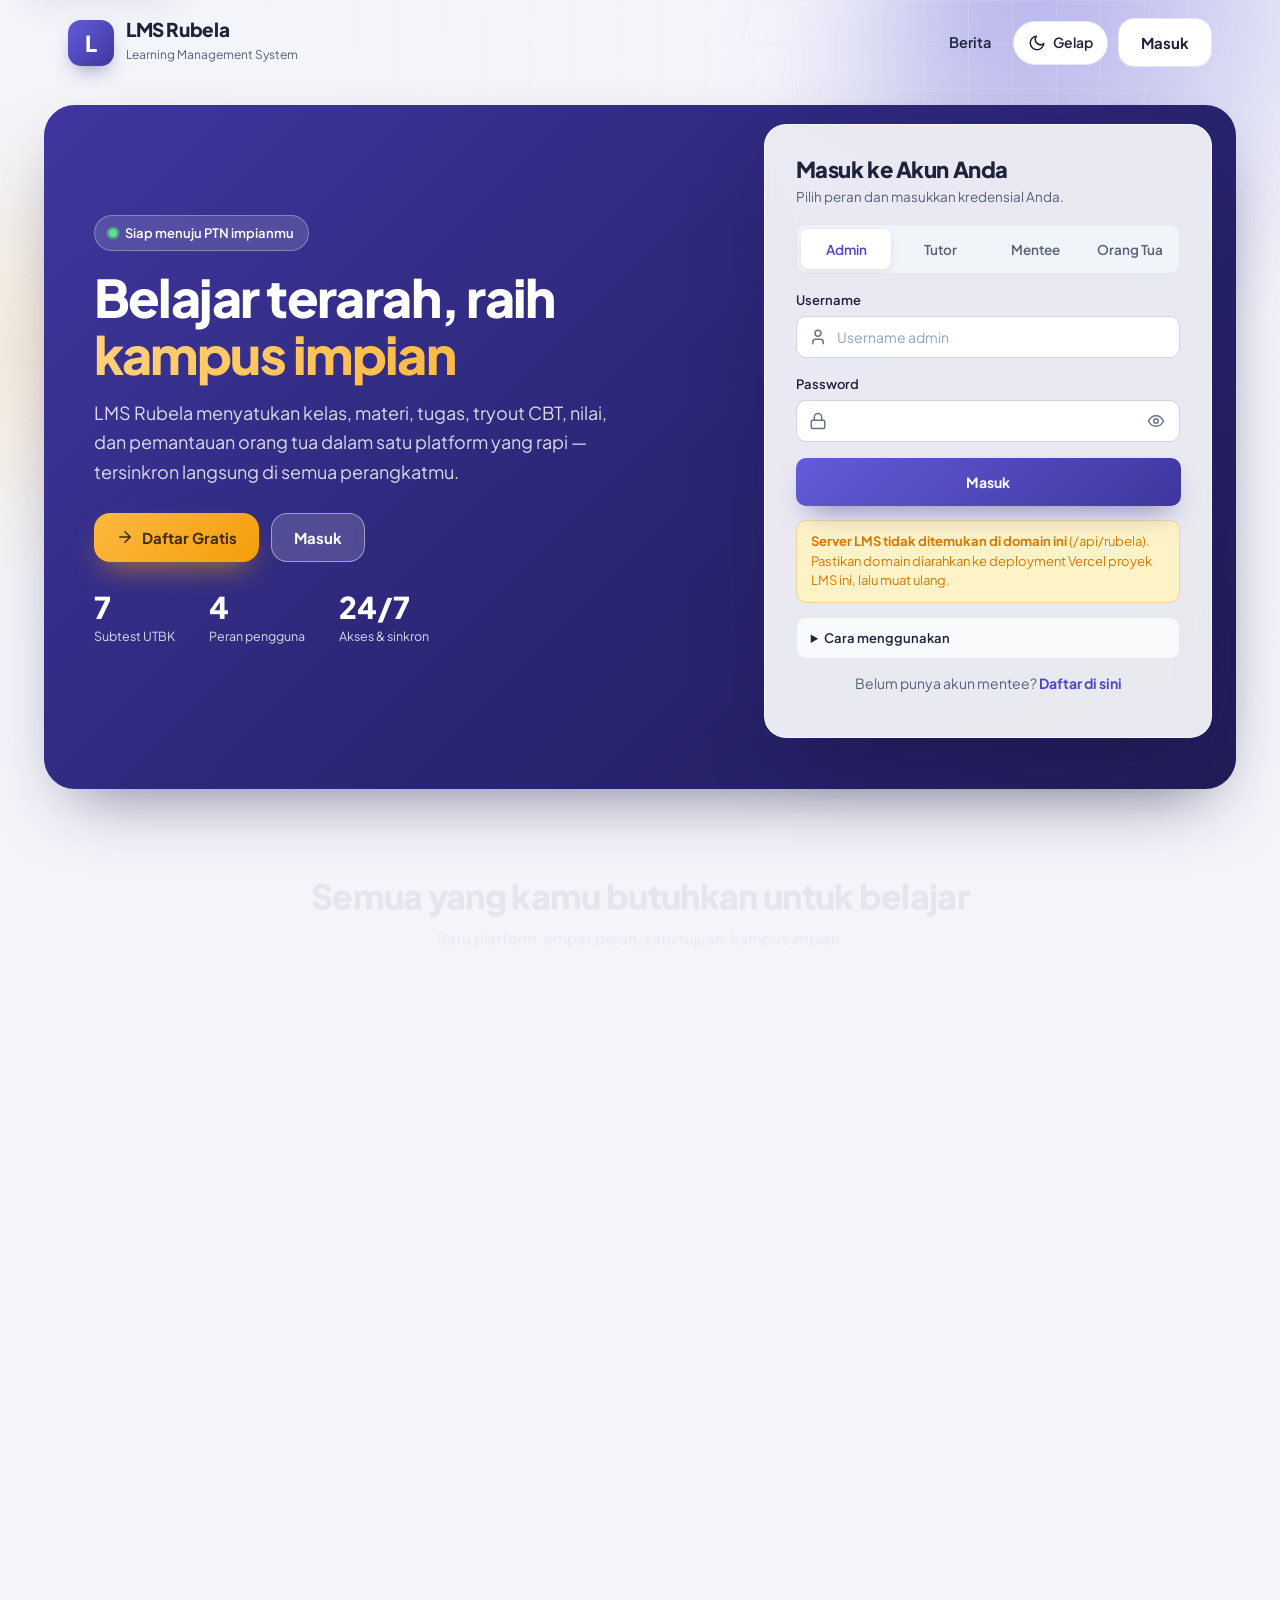
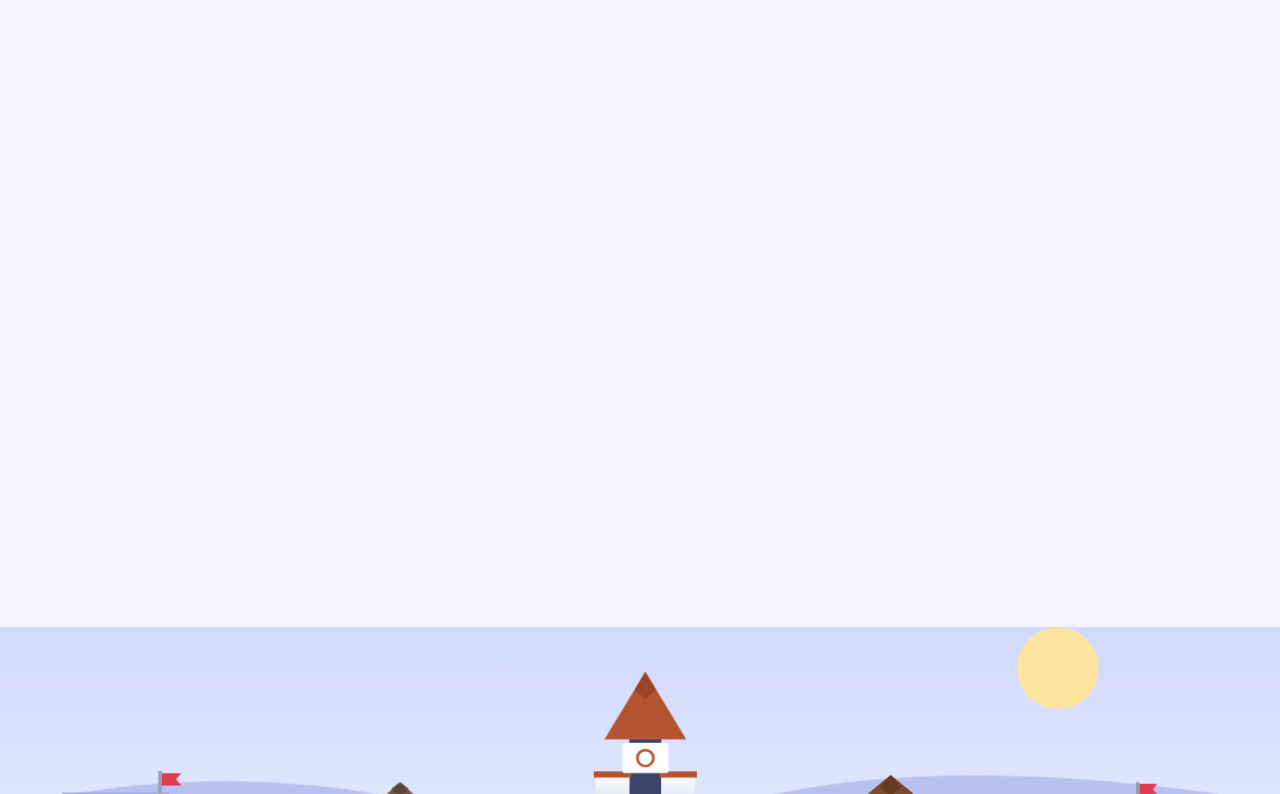
==== commit 58f095bb: "feat: ronde 15–18 — Ruang Belajar, teks bacaan, whiteboard, jadwal 90 menit, presensi per sesi, CBT " ====
--- a/index.html
+++ b/index.html
@@ -355,7 +355,6 @@
   <script>
     try { document.querySelectorAll('[data-year]').forEach(function (el) { el.textContent = new Date().getFullYear(); }); } catch (e) {}
   </script>
-  <script src="js/boot-splash.js"></script>
   <script src="js/sync-config.js"></script>
   <script src="js/sync-catalog.js"></script>
   <script src="js/sync.js" data-page="login"></script>
--- a/css/design-system.css
+++ b/css/design-system.css
@@ -871,61 +871,3 @@
 html[data-theme="dark"] .abs-note.is-over { background: rgba(239, 68, 68, .14); color: #fecaca; }
 html[data-theme="dark"] .abs-note.is-limit { background: rgba(245, 158, 11, .14); color: #fde68a; }
 .ai-trend-down { color: var(--danger); font-weight: var(--fw-bold); }
-
-/* Layar pemuatan masuk & sinkron awal (js/boot-splash.js) */
-.bs-splash { position: fixed; inset: 0; z-index: 99999; display: grid; place-items: center; overflow: hidden; padding: 24px;
-  background: var(--page-bg, #f5f6fb); color: var(--gray-900, #0f172a); font-family: var(--font-sans); text-align: center;
-  animation: bsIn .28s ease both; }
-.bs-splash.is-instant { animation: none; }
-.bs-splash.is-leaving { animation: bsOut .38s ease forwards; }
-.bs-glow { position: absolute; inset: 0; pointer-events: none; }
-.bs-glow span { position: absolute; width: 46vmax; height: 46vmax; border-radius: 50%; filter: blur(70px); opacity: .32; }
-.bs-glow span:nth-child(1) { left: -14vmax; top: -16vmax; background: #6366f1; animation: bsFloat 14s ease-in-out infinite; }
-.bs-glow span:nth-child(2) { right: -16vmax; bottom: -18vmax; background: #ec4899; opacity: .2; animation: bsFloat 17s ease-in-out infinite reverse; }
-.bs-glow span:nth-child(3) { right: 10vmax; top: -22vmax; width: 30vmax; height: 30vmax; background: #0ea5e9; opacity: .16; animation: bsFloat 19s ease-in-out infinite; }
-.bs-center { position: relative; display: grid; justify-items: center; gap: 10px; width: min(460px, 100%); }
-.bs-mark { position: relative; width: 112px; height: 112px; display: grid; place-items: center; margin-bottom: 6px; }
-.bs-orbit { position: absolute; inset: 0; width: 100%; height: 100%; transform: rotate(-90deg); }
-.bs-track { fill: none; stroke: rgba(99, 102, 241, .14); stroke-width: 3; }
-.bs-arc { fill: none; stroke: #6366f1; stroke-width: 3.5; stroke-linecap: round; stroke-dasharray: 90 250; animation: bsSpin 1.6s cubic-bezier(.5, .1, .3, 1) infinite; transform-box: fill-box; transform-origin: center; }
-.bs-dot { position: absolute; inset: 0; animation: bsOrbit 3.2s linear infinite; }
-.bs-dot::after { content: ''; position: absolute; top: -3px; left: 50%; width: 8px; height: 8px; margin-left: -4px; border-radius: 50%; background: #ec4899; box-shadow: 0 0 12px rgba(236, 72, 153, .7); }
-.bs-dot.d2 { animation-duration: 4.6s; animation-direction: reverse; }
-.bs-dot.d2::after { background: #0ea5e9; box-shadow: 0 0 12px rgba(14, 165, 233, .7); width: 6px; height: 6px; margin-left: -3px; }
-.bs-dot.d3 { inset: 14px; animation-duration: 2.4s; }
-.bs-dot.d3::after { background: #8b5cf6; width: 5px; height: 5px; margin-left: -2.5px; top: -2px; }
-.bs-logo { width: 64px; height: 64px; display: grid; place-items: center; border-radius: 20px; overflow: hidden;
-  background: linear-gradient(135deg, #4f46e5, #7c3aed 60%, #ec4899); color: #fff; font-size: 28px; font-weight: 800;
-  box-shadow: 0 14px 30px -12px rgba(79, 70, 229, .65); animation: bsPulse 2.4s ease-in-out infinite; }
-.bs-logo img { width: 100%; height: 100%; object-fit: cover; background: #fff; }
-.bs-brand { font-size: 12px; font-weight: 800; letter-spacing: .14em; text-transform: uppercase; color: var(--gray-500, #64748b); }
-.bs-hello { margin: 0; font-size: clamp(22px, 5vw, 28px); font-weight: 800; letter-spacing: -.02em; color: var(--gray-900, #0f172a); }
-.bs-line { min-height: 3em; margin: 0; max-width: 400px; font-size: 15px; line-height: 1.5; color: var(--gray-600, #475569);
-  transition: opacity .3s ease, transform .3s ease; }
-.bs-line.is-out { opacity: 0; transform: translateY(6px); }
-.bs-steps { list-style: none; display: grid; gap: 6px; width: min(300px, 100%); margin: 10px 0 0; padding: 0; text-align: left; }
-.bs-steps li { display: flex; align-items: center; gap: 10px; font-size: 13px; font-weight: 600; color: var(--gray-400, #94a3b8); transition: color .25s ease; }
-.bs-chk { position: relative; width: 18px; height: 18px; flex: none; border-radius: 50%; border: 2px solid currentColor; }
-.bs-steps li.is-now { color: var(--gray-800, #1e293b); }
-.bs-steps li.is-now .bs-chk { border-color: rgba(99, 102, 241, .25); border-top-color: #6366f1; animation: bsSpin .8s linear infinite; }
-.bs-steps li.is-done { color: var(--gray-700, #334155); }
-.bs-steps li.is-done .bs-chk { border-color: #22c55e; background: #22c55e; }
-.bs-steps li.is-done .bs-chk::after { content: ''; position: absolute; left: 5px; top: 1px; width: 4px; height: 9px; border: solid #fff; border-width: 0 2px 2px 0; transform: rotate(45deg); }
-.bs-status { min-height: 1.4em; font-size: 12px; font-variant-numeric: tabular-nums; color: var(--gray-500, #64748b); }
-.bs-actions { display: flex; gap: 8px; flex-wrap: wrap; justify-content: center; }
-.bs-splash.is-error .bs-arc, .bs-splash.is-error .bs-dot, .bs-splash.is-error .bs-logo { animation-play-state: paused; }
-.bs-splash.is-error .bs-status { color: var(--danger, #dc2626); font-weight: 600; font-size: 13px; }
-.bs-splash.is-error .bs-steps li.is-now .bs-chk { animation: none; border-color: var(--danger, #dc2626); }
-html[data-theme="dark"] .bs-hello { color: #f1f5f9; }
-html[data-theme="dark"] .bs-line { color: #cbd5e1; }
-html[data-theme="dark"] .bs-steps li.is-now, html[data-theme="dark"] .bs-steps li.is-done { color: #e2e8f0; }
-@keyframes bsIn { from { opacity: 0; } to { opacity: 1; } }
-@keyframes bsOut { to { opacity: 0; transform: scale(1.02); visibility: hidden; } }
-@keyframes bsSpin { to { transform: rotate(360deg); } }
-@keyframes bsOrbit { to { transform: rotate(360deg); } }
-@keyframes bsPulse { 0%, 100% { transform: scale(1); } 50% { transform: scale(1.05); } }
-@keyframes bsFloat { 0%, 100% { transform: translate(0, 0); } 50% { transform: translate(4vmax, 3vmax); } }
-@media (prefers-reduced-motion: reduce) {
-  .bs-splash, .bs-splash *, .bs-splash *::after { animation: none !important; transition: none !important; }
-  .bs-arc { stroke-dasharray: none; }
-}
